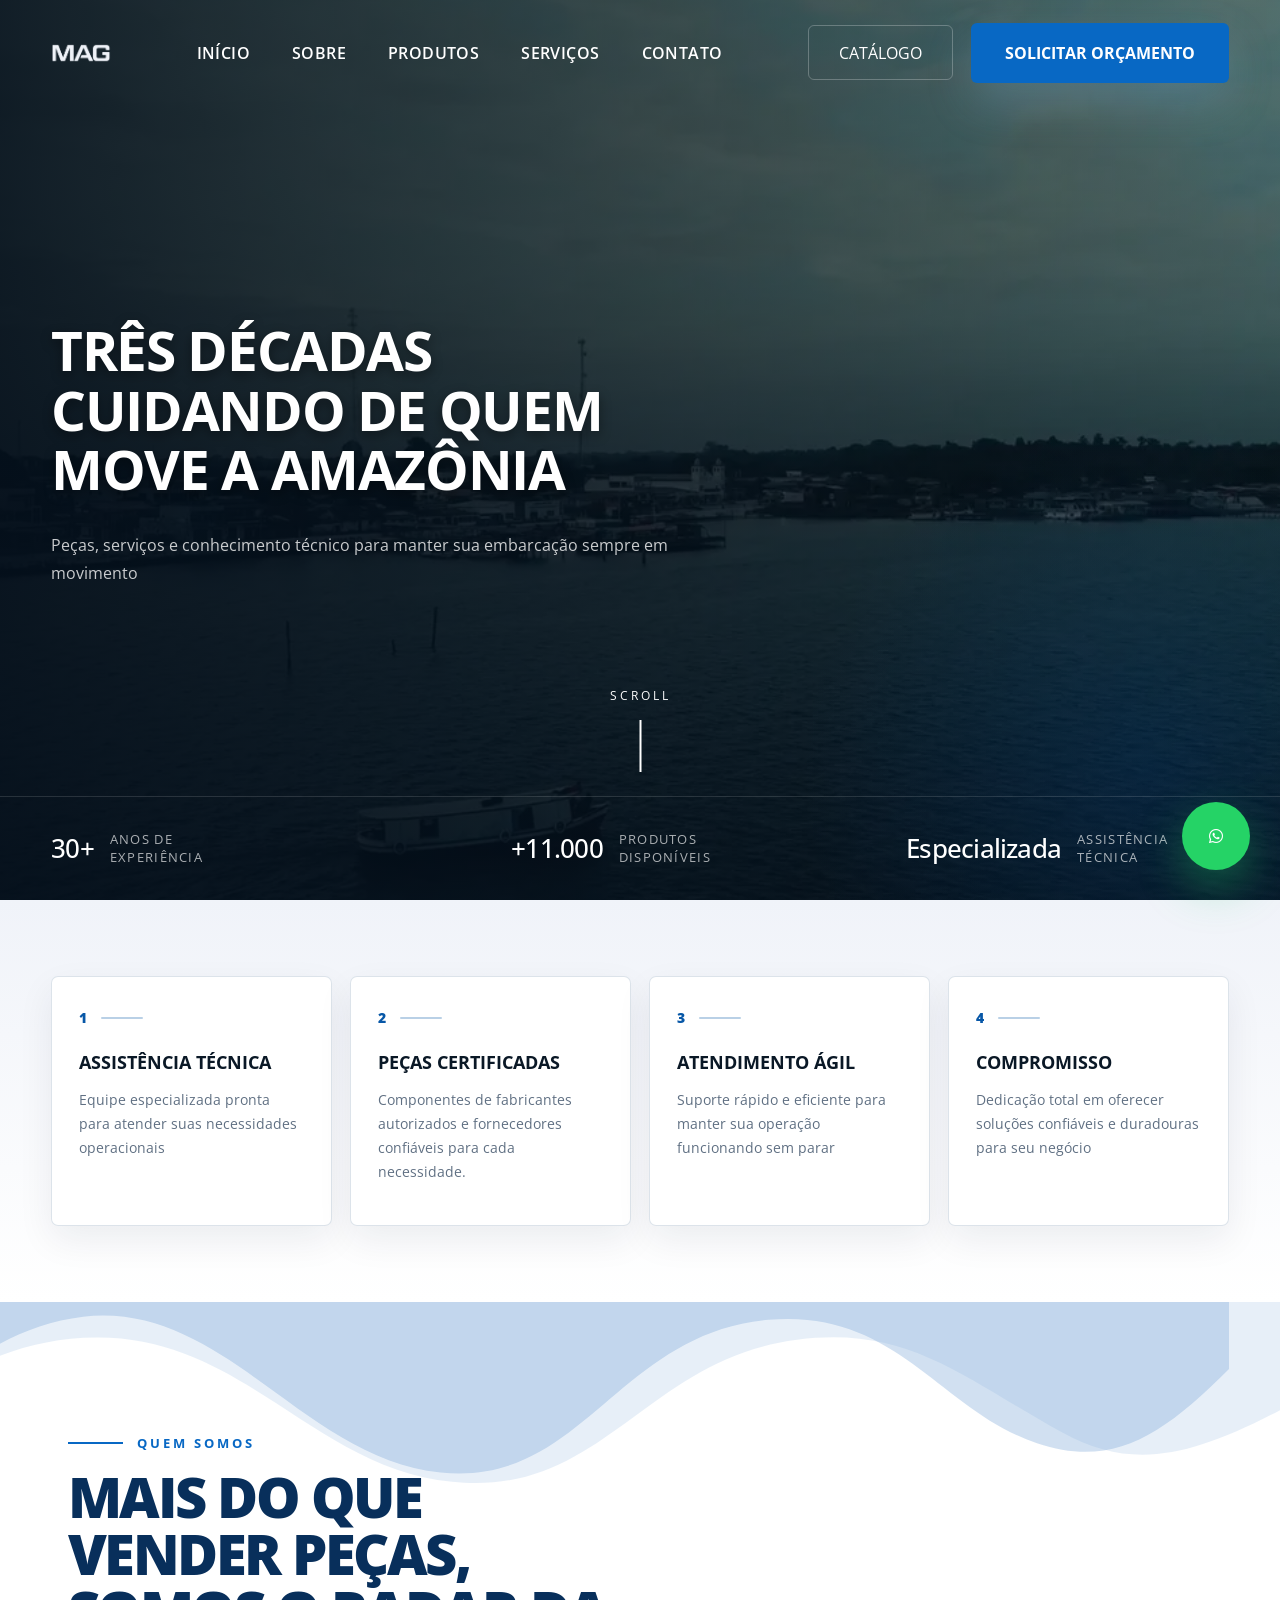
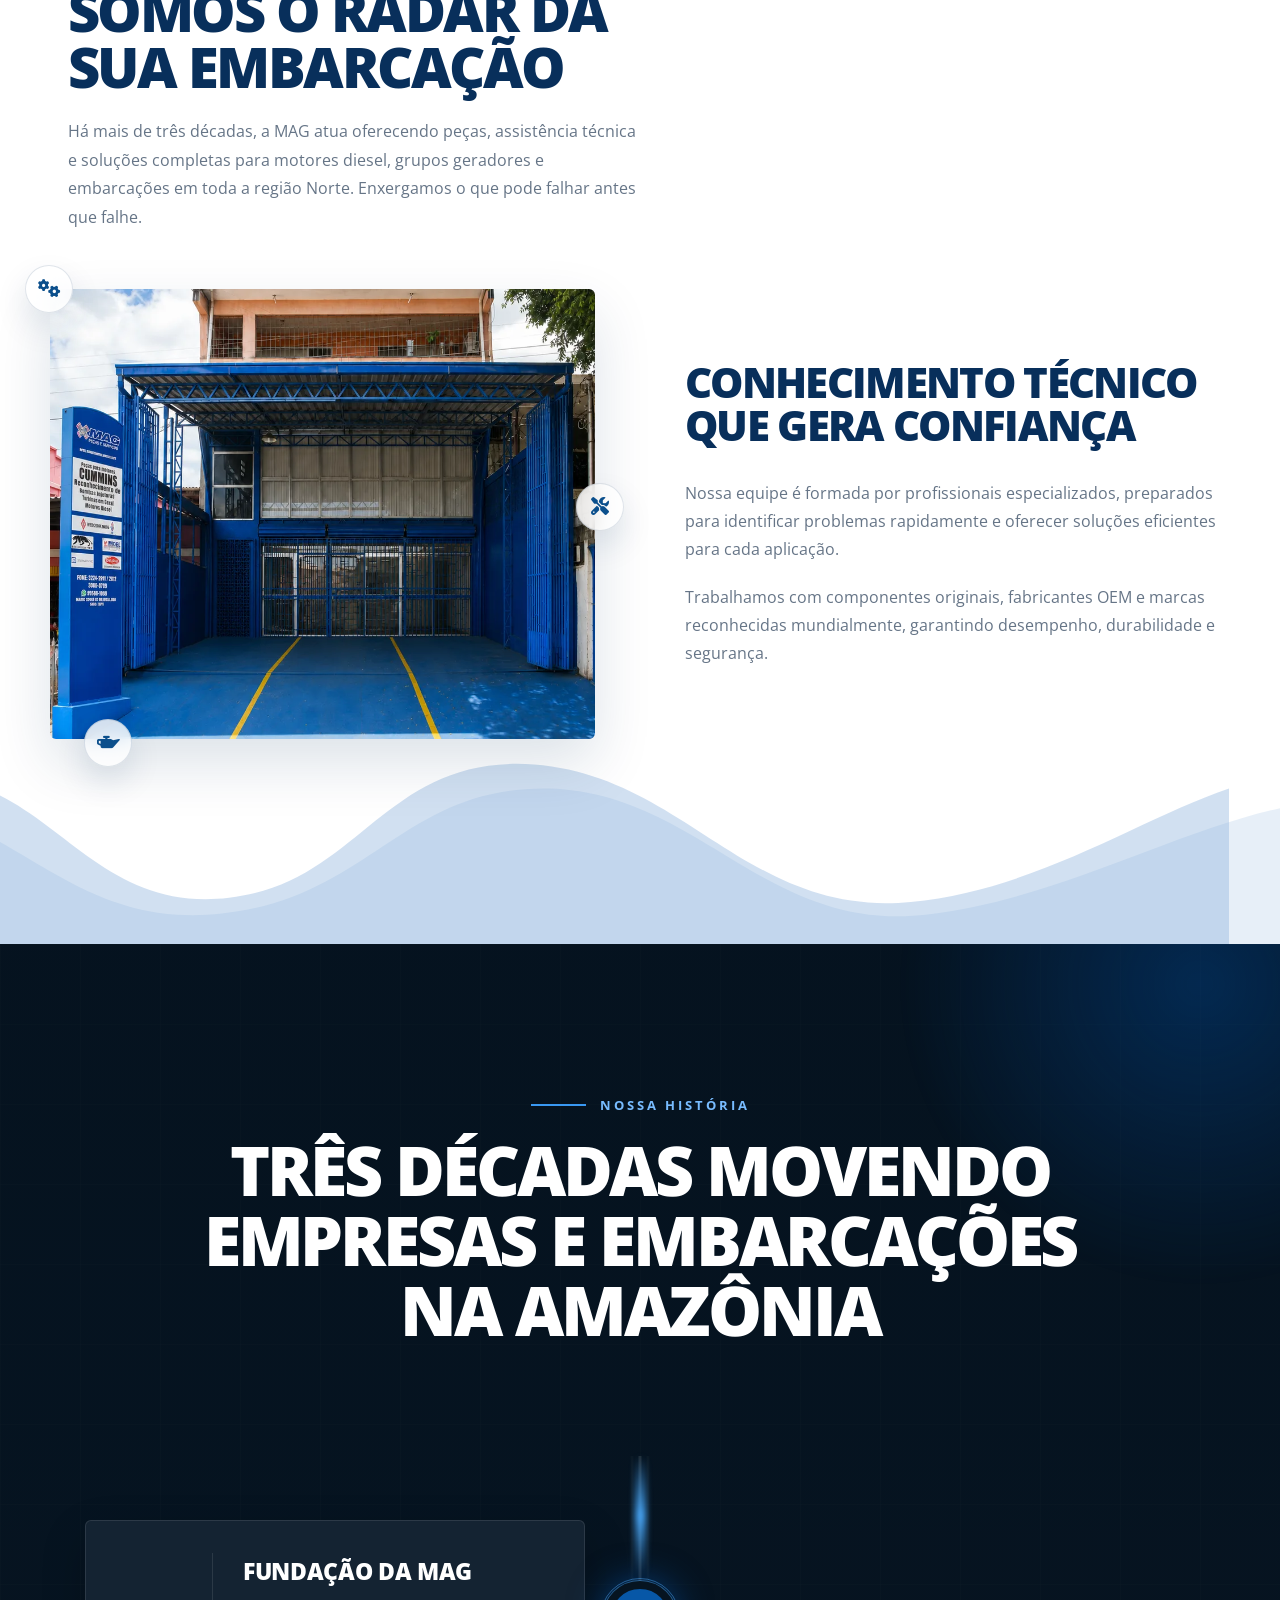
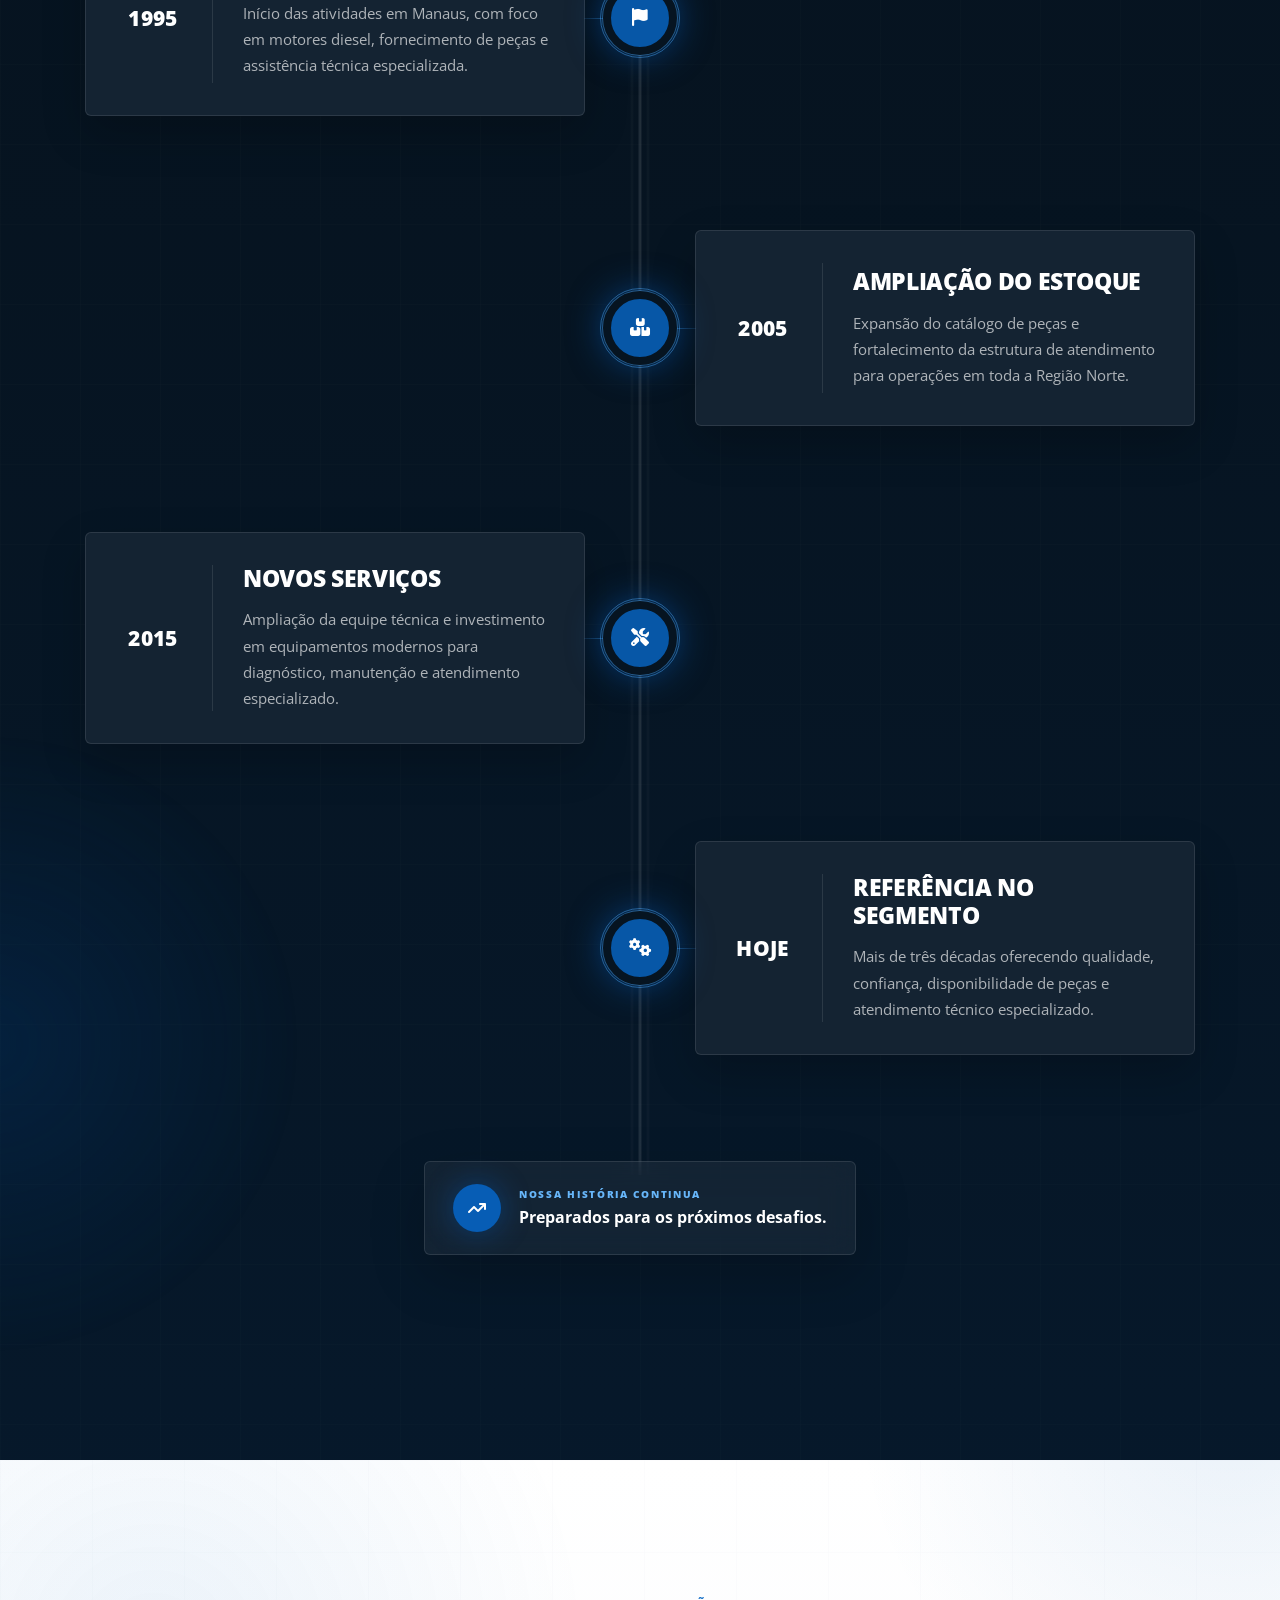
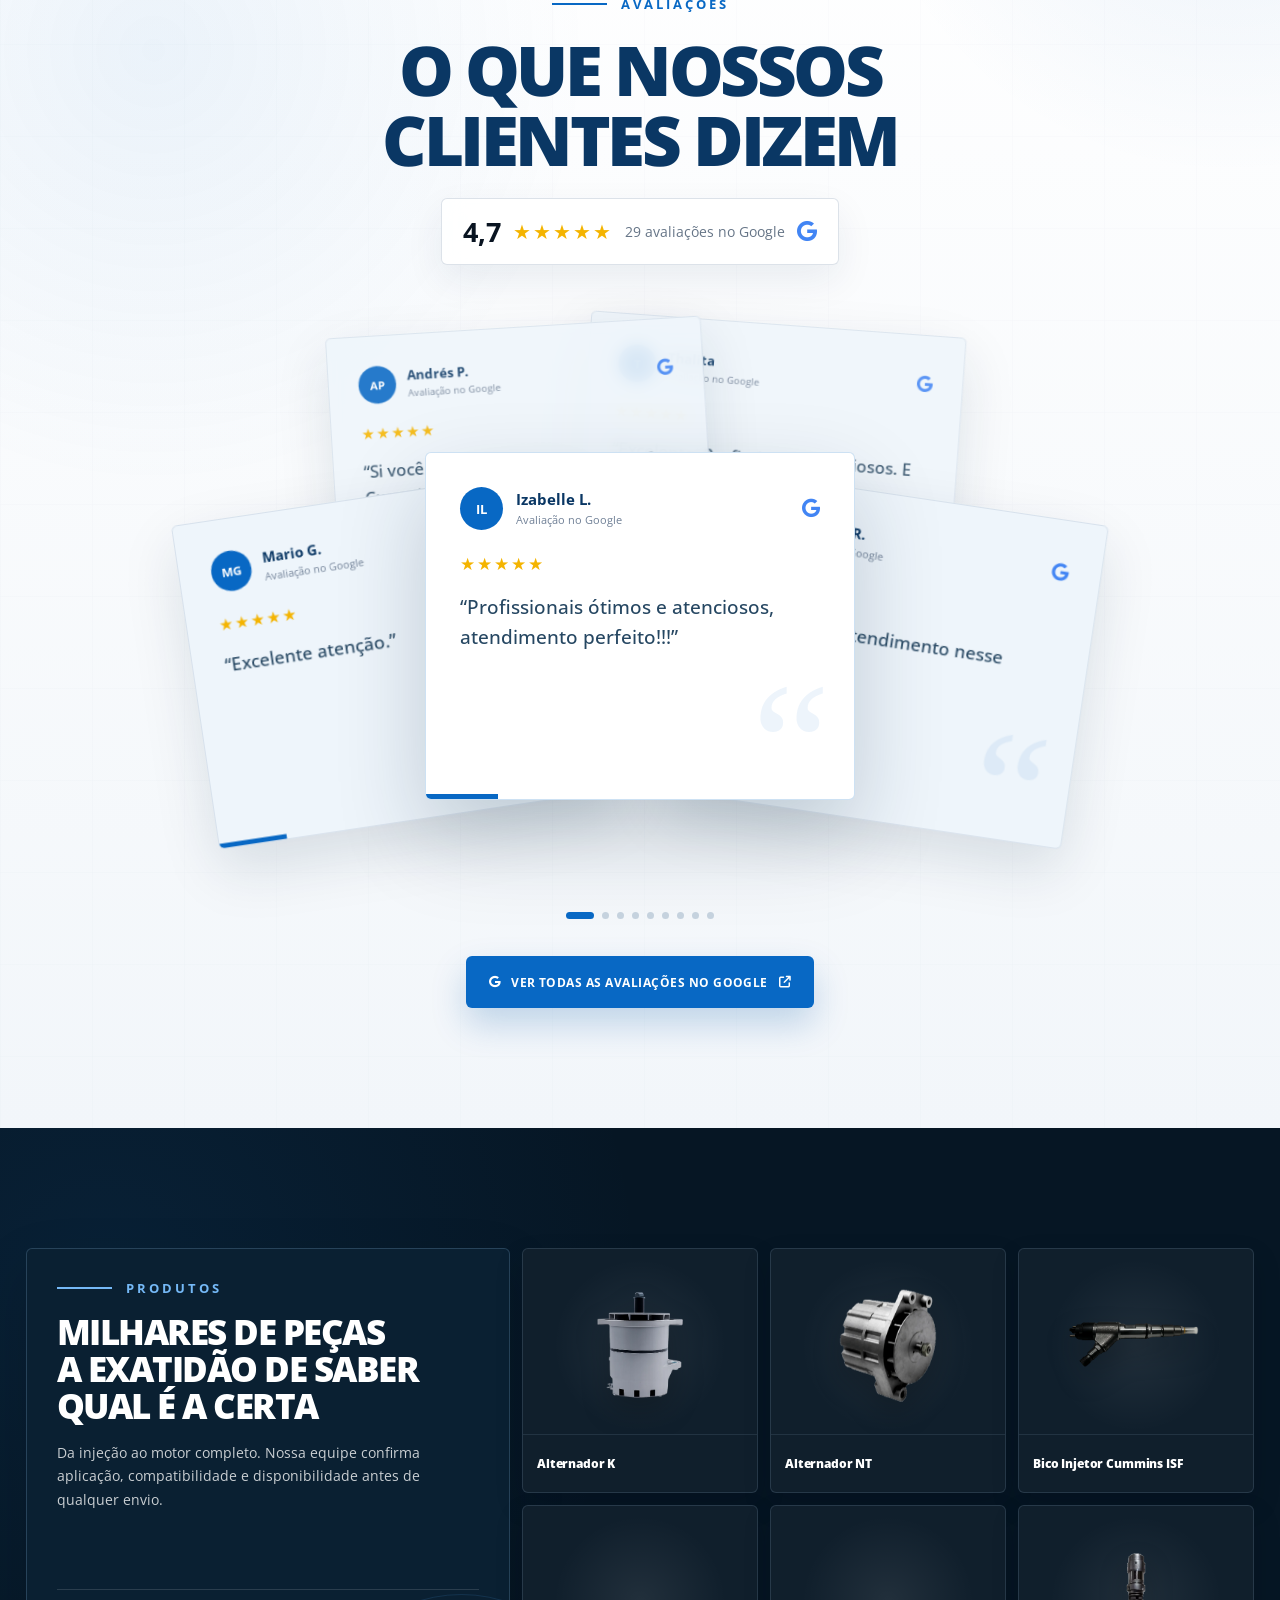
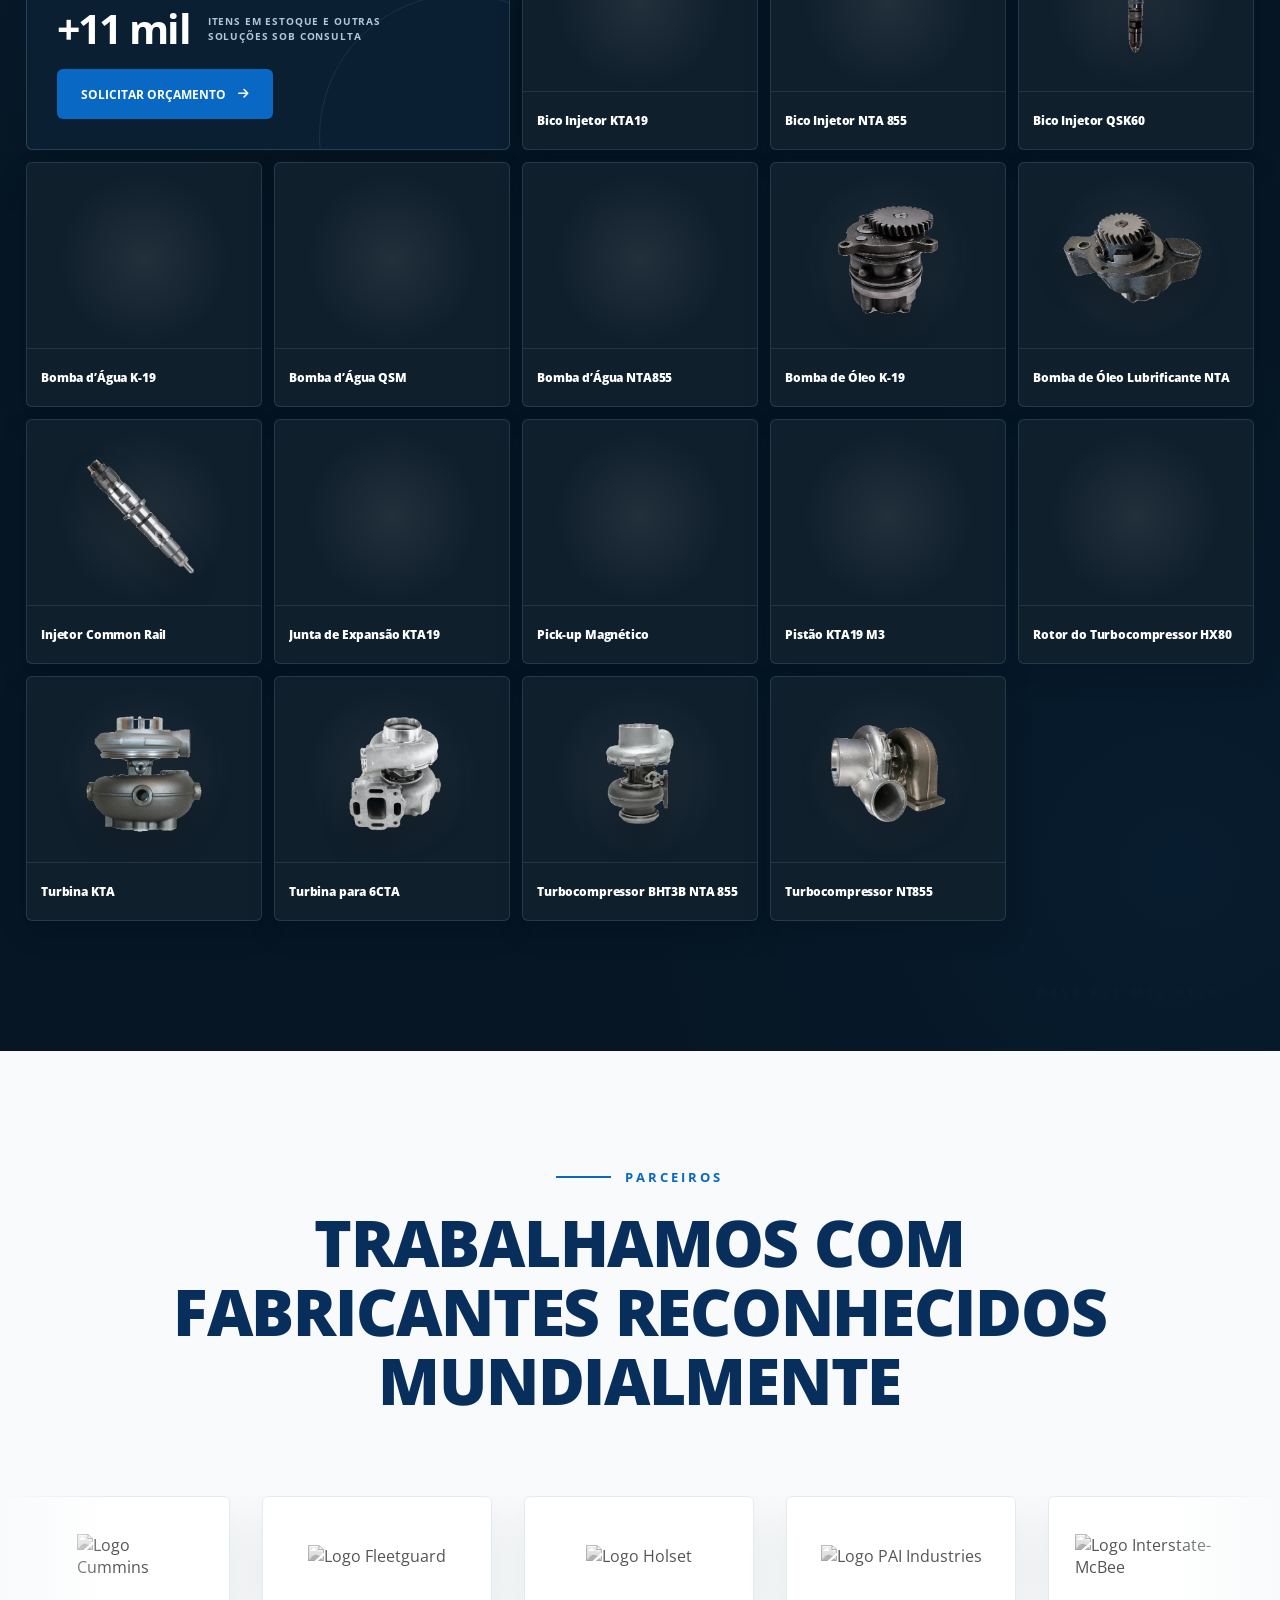
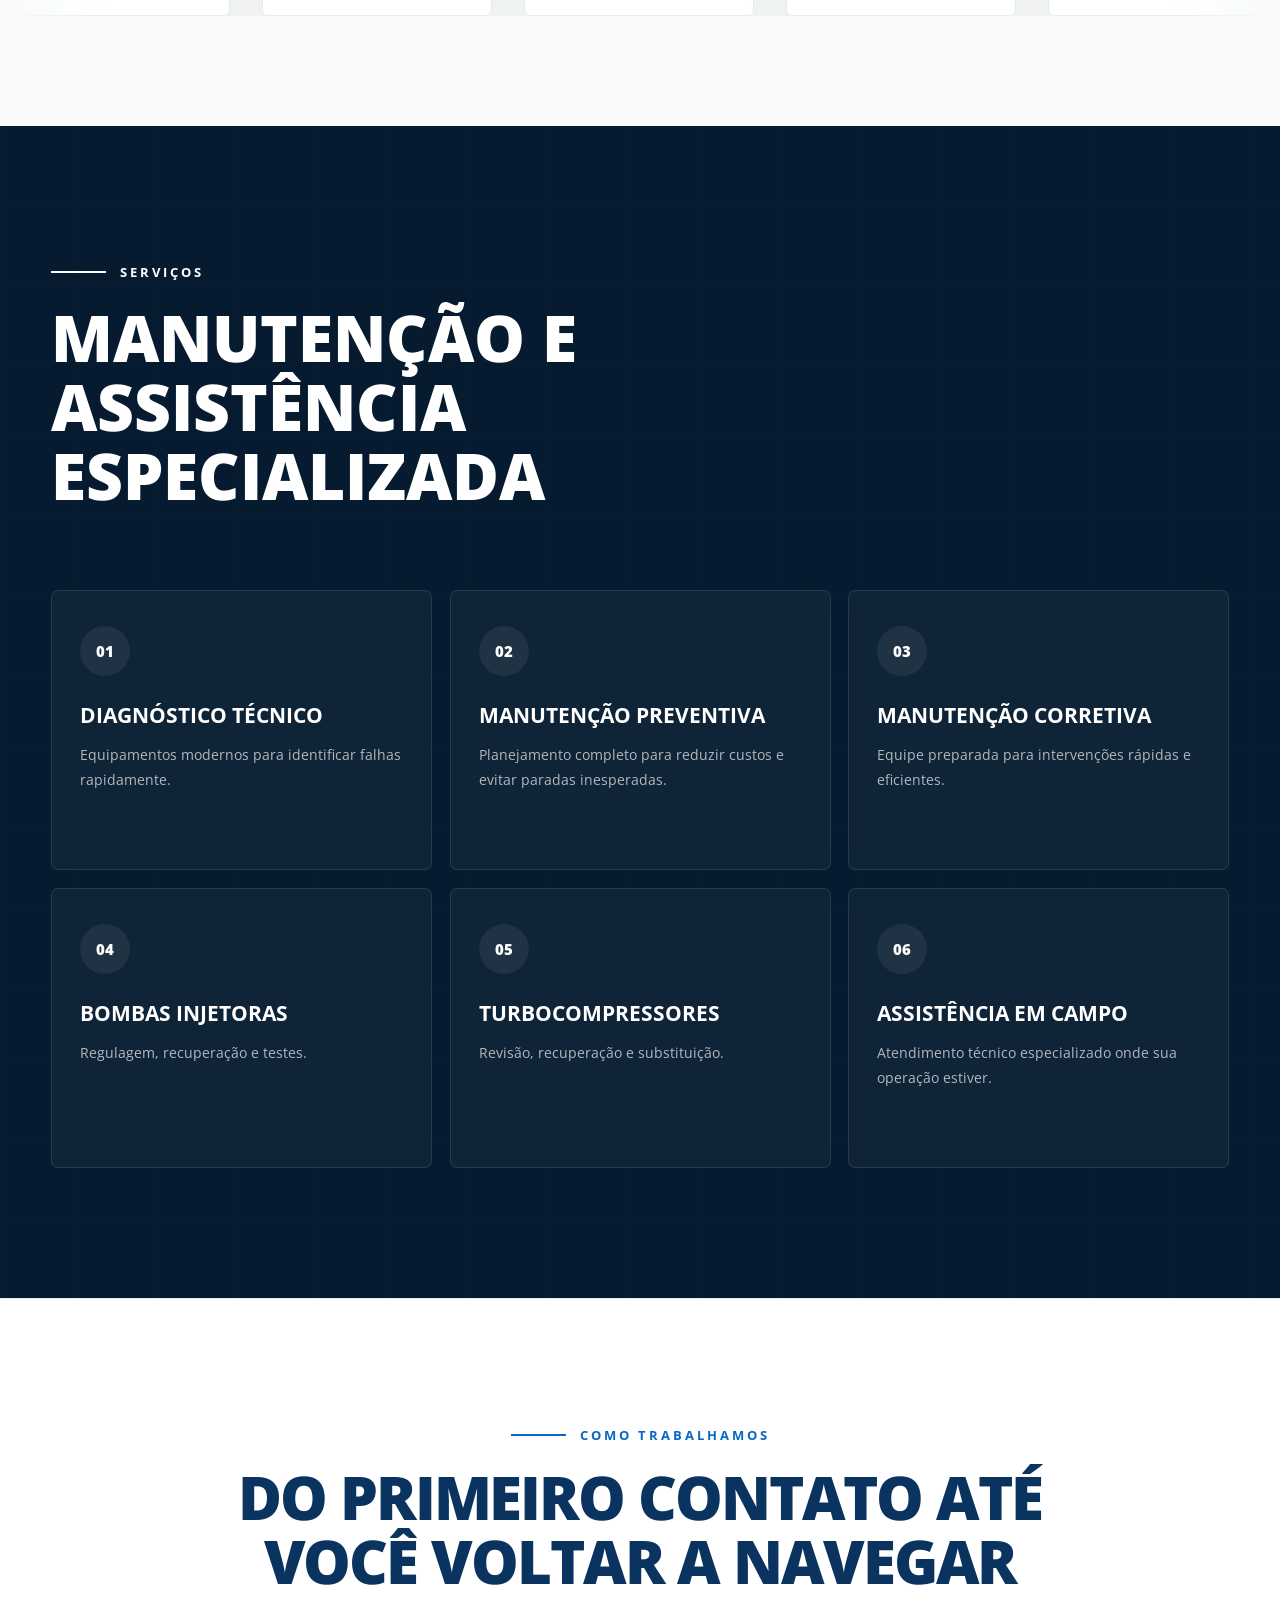
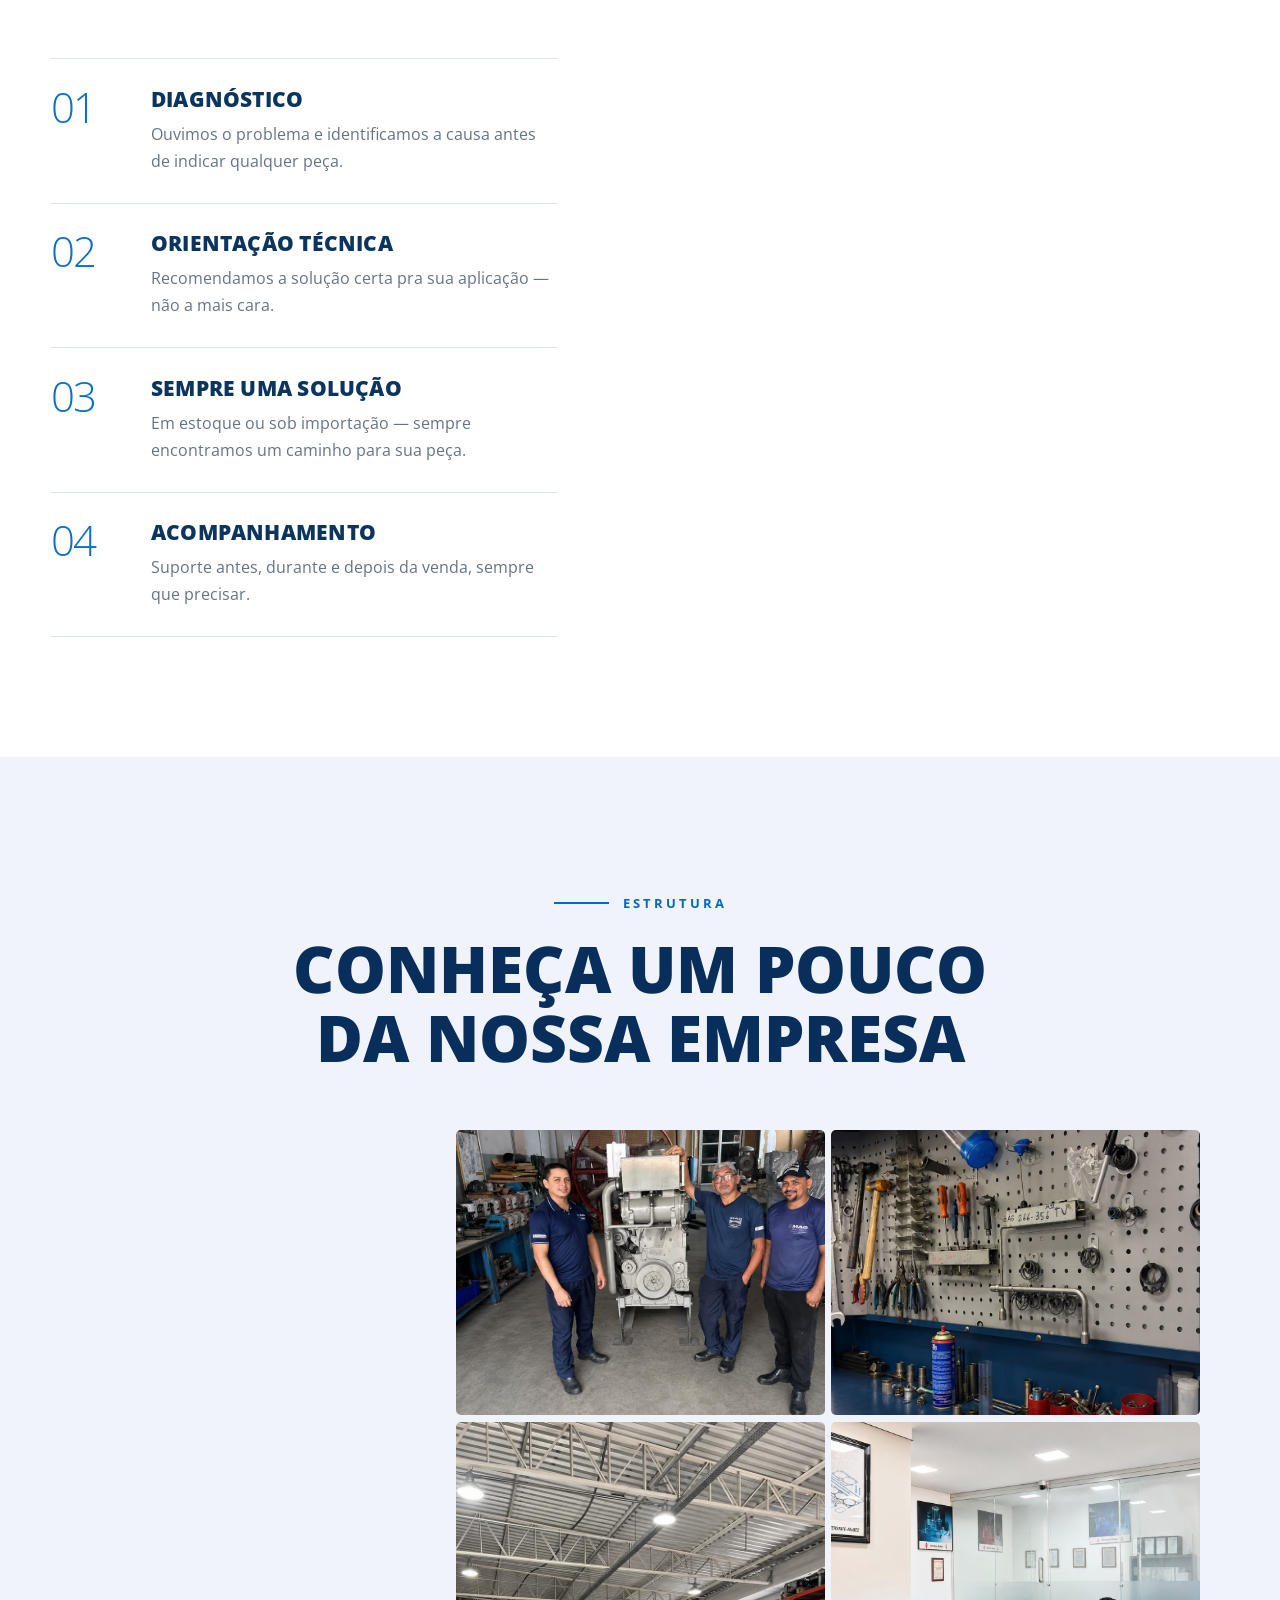
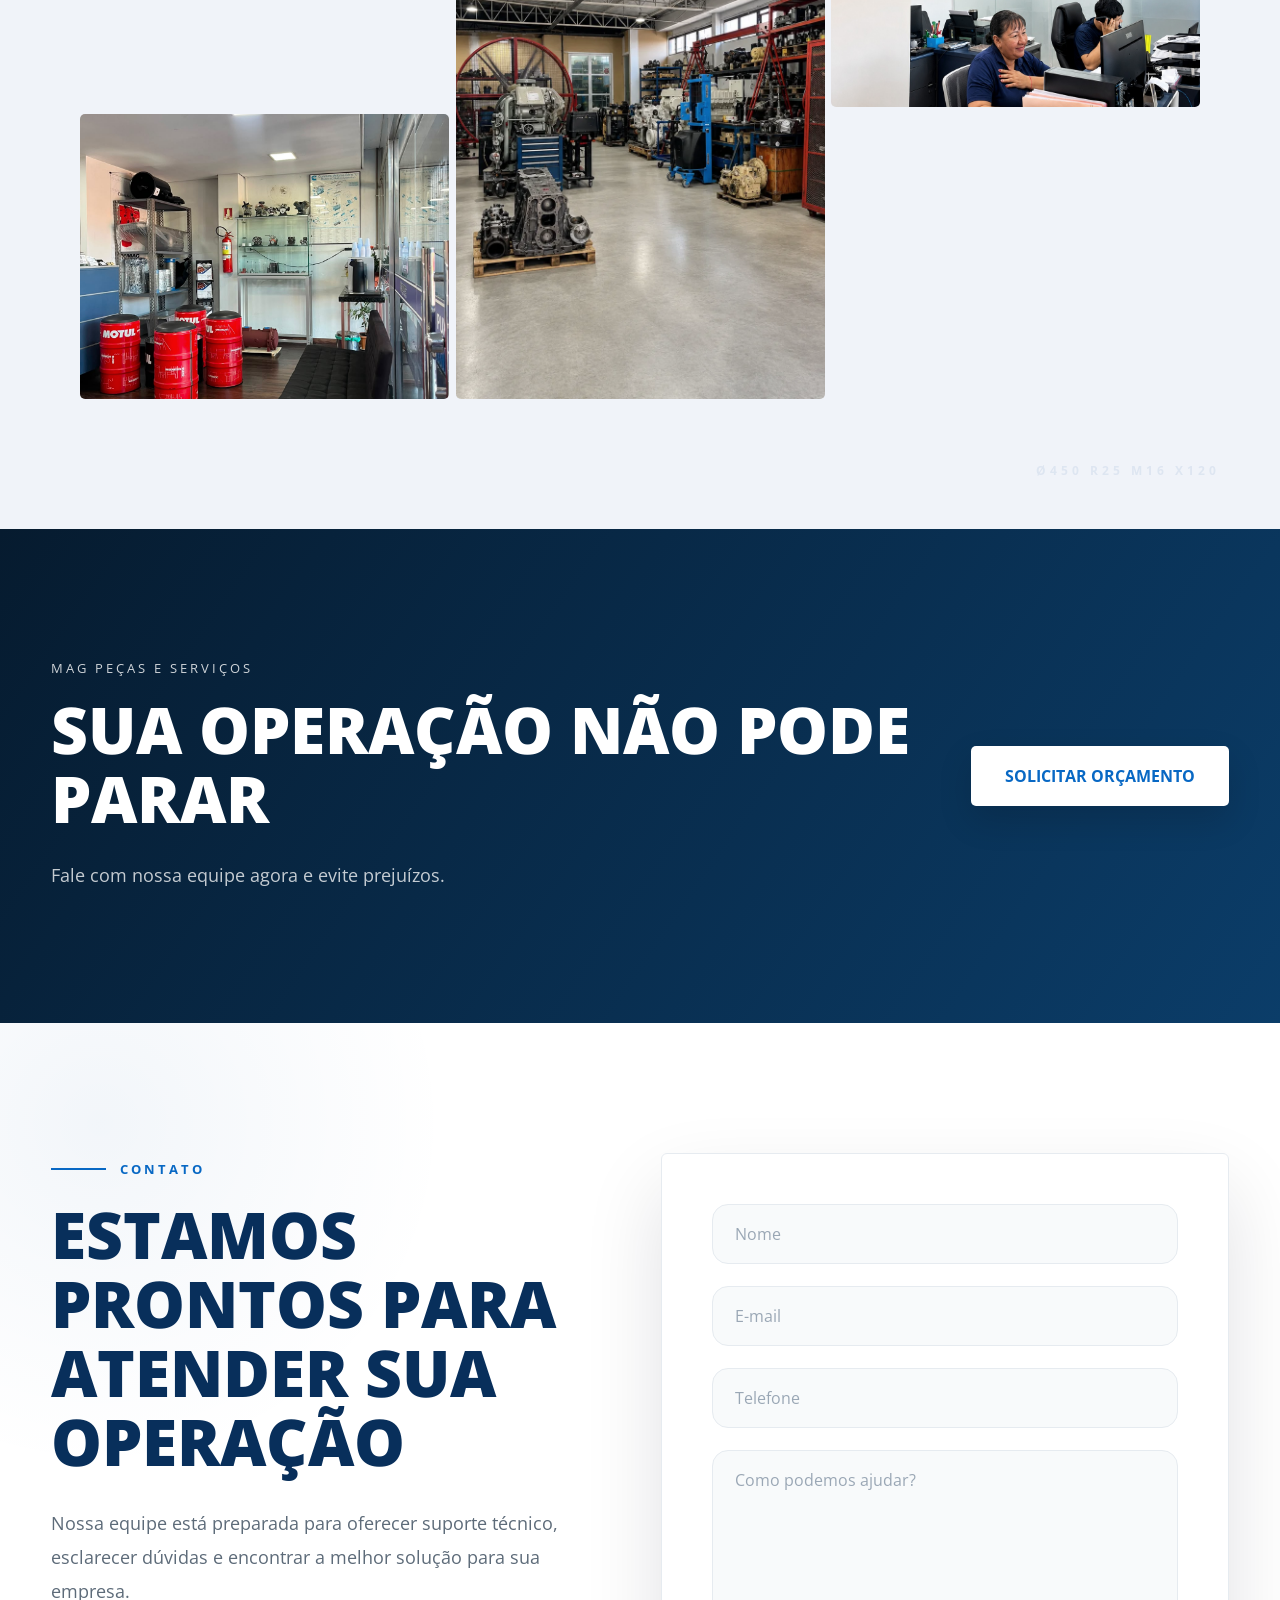
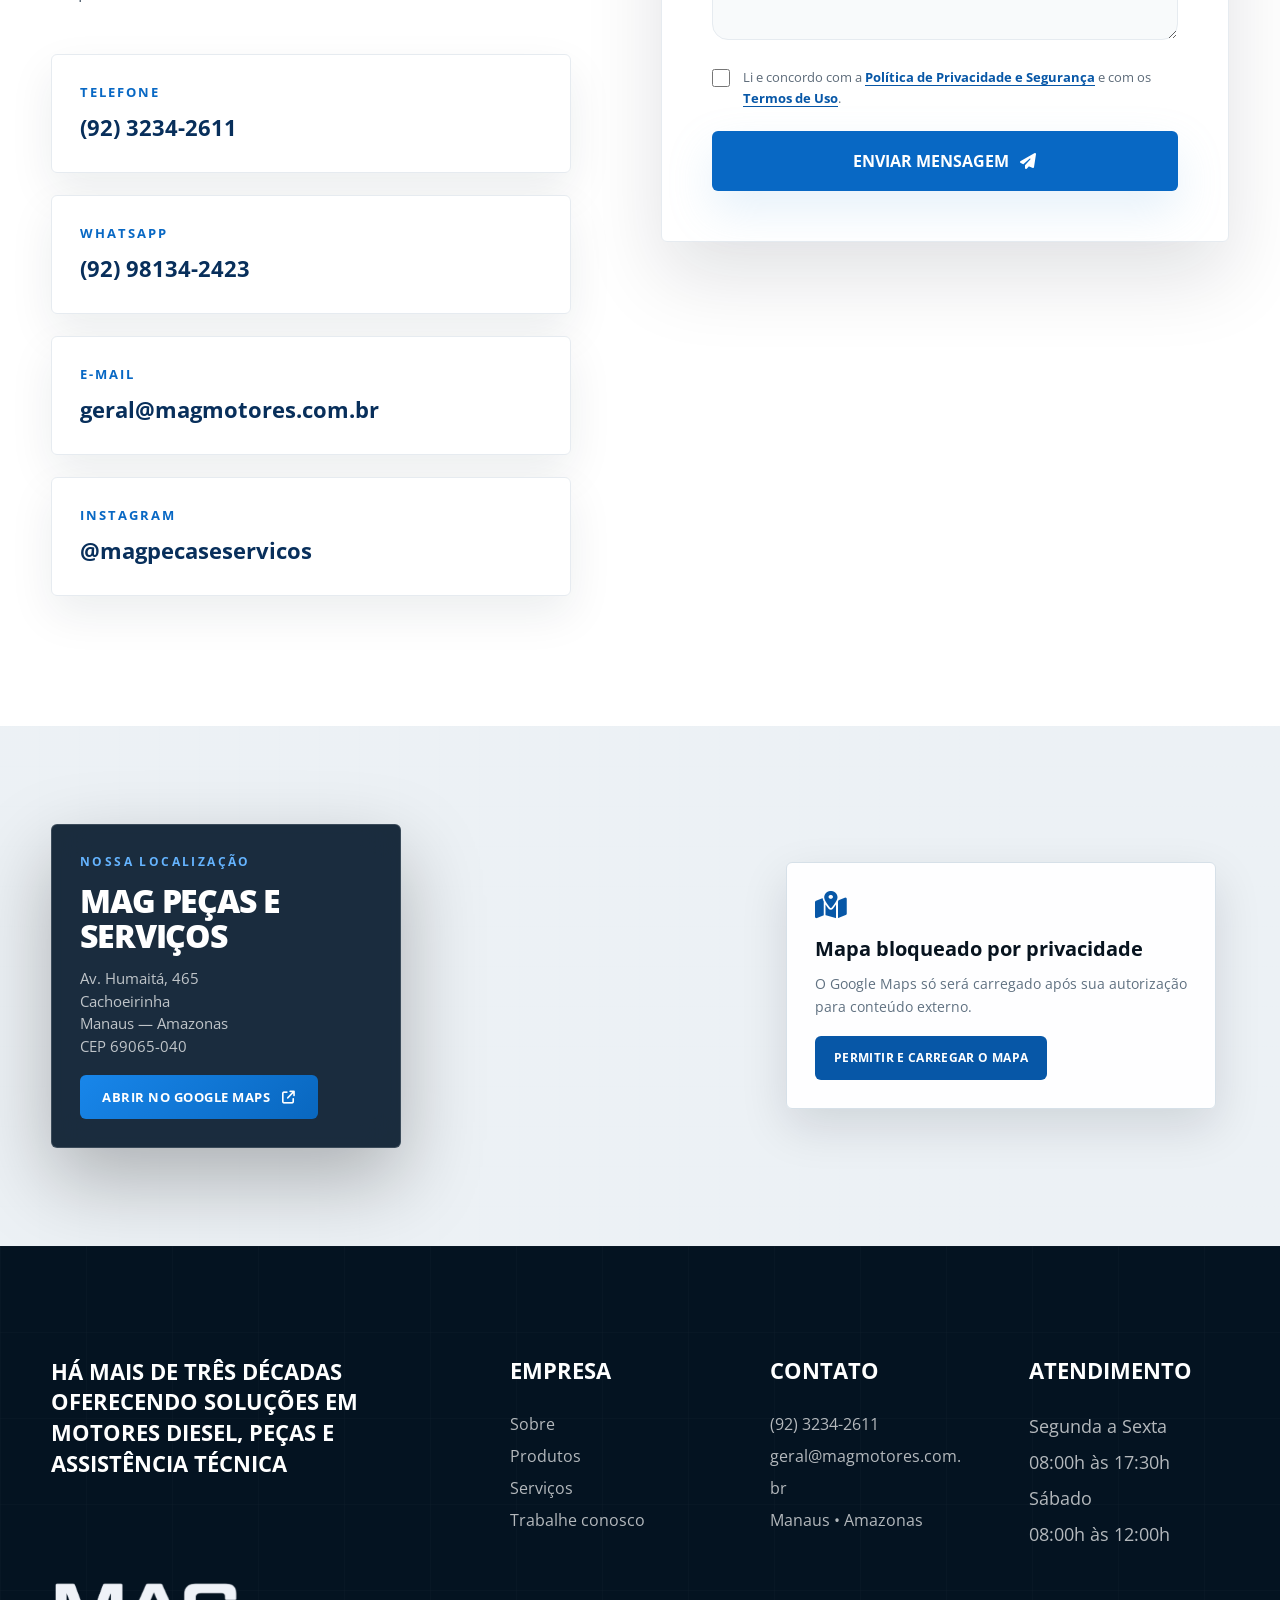
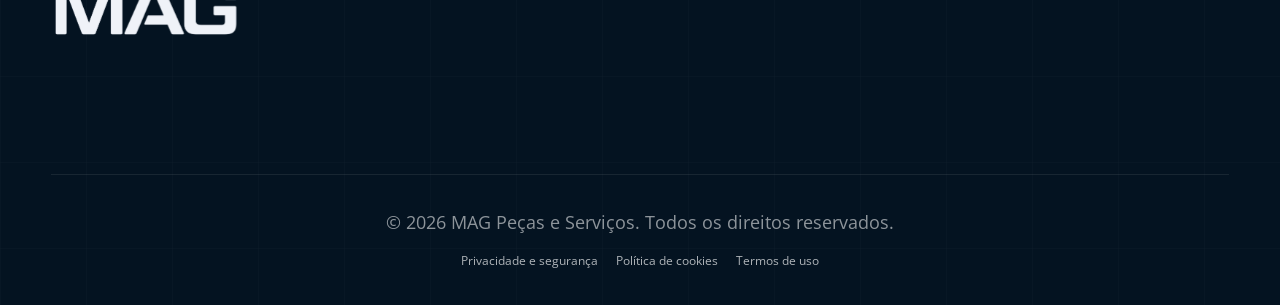
==== index.html @ 8be661dd "final" ====
<!DOCTYPE html>
<html lang="pt-BR">

<head>

    <meta charset="UTF-8">

    <meta http-equiv="X-UA-Compatible" content="IE=edge">

    <meta name="viewport" content="width=device-width, initial-scale=1.0">

    <title>MAG Peças e Serviços</title>

    <meta name="description"
        content="Especialistas em motores diesel, grupos geradores, embarcações e peças Cummins. Há mais de 30 anos oferecendo soluções para a Amazônia.">

    <meta name="keywords"
        content="Cummins, motores diesel, grupos geradores, Manaus, peças diesel, assistência técnica, embarcações">

    <meta name="author" content="MAG Peças e Serviços">

    <meta name="theme-color" content="#08131F">


    <meta property="og:title" content="MAG Peças e Serviços">

    <meta property="og:description"
        content="Especialistas em motores diesel e soluções industriais na Amazônia.">

    <meta property="og:type" content="website">

    <meta property="og:image" content="assets/img/logo/logo.png">

    <meta property="og:locale" content="pt_BR">



    <link rel="icon" href="assets/img/logo/logo.png">

   

    <link rel="preconnect" href="https://fonts.googleapis.com">

    <link rel="preconnect" href="https://fonts.gstatic.com" crossorigin>

    <link href="https://fonts.googleapis.com/css2?family=Open+Sans:wght@300;400;500;600;700;800&display=swap"
        rel="stylesheet">
        
    <link rel="stylesheet" href="https://cdnjs.cloudflare.com/ajax/libs/font-awesome/6.7.2/css/all.min.css">

    <!-- CSS -->

    <link rel="stylesheet" href="assets/css/style.css?v=30.1">

    <link rel="stylesheet" href="assets/css/mag-motion-only.css">

    <link rel="stylesheet" href="assets/css/mag-selected-visuals.css">

    <link rel="stylesheet" href="assets/css/cookie-consent.css">

    <link rel="stylesheet" href="assets/css/responsive.css?v=30.1">

    <link rel="stylesheet" href="assets/css/mag-targeted-update.css?v=32.0">

    <link rel="stylesheet" href="assets/css/mag-user-fixes.css?v=35.0">

</head>

<body>

    <!-- ======================================================
                            LOADER
    ======================================================= -->

    <div class="loader">

        <div class="loader-logo">

            <img src="assets/img/logo/logo.png" alt="MAG">

        </div>

    </div>

    <!-- ======================================================
                            HEADER
    ======================================================= -->

    <header class="header">

        <div class="container">

            <a href="/" class="logo">

                <img src="assets/img/logo/logo.png" alt="MAG">

            </a>

            <nav class="navbar" id="menu-principal" aria-label="Navegação principal">

                <ul>

                    <li>

                        <a href="#inicio">

                            Início

                        </a>

                    </li>

                    <li>

                        <a href="#sobre">

                            Sobre

                        </a>

                    </li>

                    <li>

                        <a href="#produtos">

                            Produtos

                        </a>

                    </li>

                    <li>

                        <a href="#servicos">

                            Serviços

                        </a>

                    </li>

                    <li>

                        <a href="#contato">

                            Contato

                        </a>

                    </li>

                </ul>

            </nav>

            <div class="header-buttons">

                <a href="#produtos" class="btn-outline">

                    Catálogo

                </a>

                <a href="#contato" class="btn-primary">

                    Solicitar orçamento

                </a>

            </div>

            <button class="menu-mobile" type="button" aria-label="Abrir menu" aria-controls="menu-principal" aria-expanded="false">

                <span></span>

                <span></span>

                <span></span>

            </button>

        </div>

    </header>

    <main>

        <!-- ======================================================
                                HERO
        ======================================================= -->

        <section class="hero" id="inicio">

            <video autoplay muted loop playsinline preload="metadata" poster="assets/video/hero-poster.webp">

                <source
                    src="assets/video/hero-mobile.mp4"
                    type="video/mp4"
                    media="(max-width: 768px)">

                <source
                    src="assets/video/hero.mp4"
                    type="video/mp4">

            </video>

            <div class="hero-overlay"></div>

            <div class="hero-grid container">

                <div class="hero-left">

                    <h1>
                        <span>Três décadas</span>
                        <span>cuidando de quem</span>
                        <span>move a Amazônia</span>
                    </h1>

                    <p>
                        Peças, serviços e conhecimento técnico para manter sua embarcação sempre em movimento
                    </p>

                </div>

                <div class="hero-right" aria-hidden="true">
                    <div class="experience"></div>
                </div>

            </div>

            <div class="hero-metrics" aria-label="Diferenciais da MAG">
                <div><strong>30+</strong><span>Anos de experiência</span></div>
                <div><strong>+11.000</strong><span>Produtos disponíveis</span></div>
                <div><strong>Especializada</strong><span>Assistência técnica</span></div>
            </div>

            <div class="scroll-down">

                <span>

                    Scroll

                </span>

            </div>

        </section>

        <!-- ======================================================
                        FIM HERO
        ======================================================= -->

        <!-- ======================================================
                        DIFERENCIAIS
        ======================================================= -->
        <section class="differentials">
            <div class="container">
                <div class="differentials-grid">
                    <article class="differential-card">
                        <div class="differential-icon">
                            <span>1</span>
                        </div>
                        <h3>Assistência Técnica</h3>
                        <p>Equipe especializada pronta para atender suas necessidades operacionais</p>
                    </article>
                    <article class="differential-card">
                        <div class="differential-icon">
                            <span>2</span>
                        </div>
                        <h3>Peças certificadas</h3>
                        <p>Componentes de fabricantes autorizados e fornecedores confiáveis para cada necessidade.</p>
                    </article>
                    <article class="differential-card">
                        <div class="differential-icon">
                            <span>3</span>
                        </div>
                        <h3>Atendimento Ágil</h3>
                        <p>Suporte rápido e eficiente para manter sua operação funcionando sem parar</p>
                    </article>
                    <article class="differential-card">
                        <div class="differential-icon">
                            <span>4</span>
                        </div>
                        <h3>Compromisso</h3>
                        <p>Dedicação total em oferecer soluções confiáveis e duradouras para seu negócio</p>
                    </article>
                </div>
            </div>
        </section>

            <!-- ======================================================
                            SOBRE
        ======================================================= -->

        <section class="about about--waves" id="sobre">

            <svg class="about-waves__shape about-waves__shape--top" viewBox="0 0 1440 220" preserveAspectRatio="none" aria-hidden="true">
                <path class="about-waves__layer about-waves__layer--back" d="M0 0H1440V65C1364 130 1308 160 1224 136C1115 105 1066 7 922 18C751 31 713 178 553 164C398 151 310 0 151 15C92 21 42 45 0 73Z"></path>
                <path class="about-waves__layer about-waves__layer--front" d="M-80 0H1520V94C1407 147 1336 165 1253 126C1141 74 1080 23 954 37C782 56 736 188 566 173C411 160 331 34 166 35C73 35 6 72-80 107Z"></path>
            </svg>

            <svg class="about-waves__shape about-waves__shape--bottom" viewBox="0 0 1440 300" preserveAspectRatio="none" aria-hidden="true">
                <path class="about-waves__layer about-waves__layer--back" d="M0 142C119 156 166 270 315 255C463 241 489 118 658 128C829 139 898 274 1082 259C1222 248 1339 180 1440 151V300H0Z"></path>
                <path class="about-waves__layer about-waves__layer--front" d="M-80 163C75 173 134 286 307 270C474 255 511 148 675 151C844 155 918 289 1101 271C1254 256 1392 184 1520 166V320H-80Z"></path>
            </svg>

            <div class="container about-waves__container">

                <header class="about-waves__intro">

                    <span class="section-tag">
                        QUEM SOMOS
                    </span>

                    <h2>
                        MAIS DO QUE VENDER PEÇAS,<br>
                        SOMOS O RADAR DA SUA EMBARCAÇÃO
                    </h2>

                    <p>
                        Há mais de três décadas, a MAG atua oferecendo peças, assistência técnica e
                        soluções completas para motores diesel, grupos geradores e embarcações em toda a
                        região Norte. Enxergamos o que pode falhar antes que falhe.
                    </p>

                </header>

                <div class="about-waves__content">

                    <figure class="about-waves__visual">

                        <div class="about-waves__image-shell">
                            <span class="about-waves__texture" aria-hidden="true"></span>
                            <img
                                src="assets/img/sobre/mag.webp"
                                alt="Fachada da MAG Peças e Serviços"
                                loading="lazy"
                                decoding="async">
                        </div>

                        <span class="about-part-icon about-part-icon--gear" aria-hidden="true">
                            <i class="fa-solid fa-gears"></i>
                        </span>

                        <span class="about-part-icon about-part-icon--tool" aria-hidden="true">
                            <i class="fa-solid fa-screwdriver-wrench"></i>
                        </span>

                        <span class="about-part-icon about-part-icon--oil" aria-hidden="true">
                            <i class="fa-solid fa-oil-can"></i>
                        </span>

                    </figure>

                    <article class="about-waves__text">

                        <h3>
                            CONHECIMENTO TÉCNICO QUE GERA CONFIANÇA
                        </h3>

                        <p>
                            Nossa equipe é formada por profissionais especializados, preparados para
                            identificar problemas rapidamente e oferecer soluções eficientes para cada aplicação.
                        </p>

                        <p>
                            Trabalhamos com componentes originais, fabricantes OEM e marcas reconhecidas
                            mundialmente, garantindo desempenho, durabilidade e segurança.
                        </p>

                    </article>

                </div>

            </div>

        </section>


<!-- ======================================================
                    HISTÓRIA DA MAG
======================================================= -->

<section
    class="mag-history"
    id="historia"
    data-history-section>

    <div class="mag-history__glow mag-history__glow--one"></div>
    <div class="mag-history__glow mag-history__glow--two"></div>

    <div class="container">

        <header class="mag-history__header">

            <span class="section-tag">
                NOSSA HISTÓRIA
            </span>

            <h2>
                TRÊS DÉCADAS MOVENDO EMPRESAS E
                EMBARCAÇÕES NA AMAZÔNIA

            </h2>


        </header>

        <div class="mag-history__timeline">

            <!-- Linha central -->

            <div
                class="mag-history__rail"
                aria-hidden="true">

                <span class="mag-history__rail-light"></span>

            </div>

            <div
                class="mag-history__progress"
                aria-hidden="true">
            </div>

            <!-- 1995 -->

            <article
                class="mag-history__item mag-history__item--left"
                data-history-item>

                <div
                    class="mag-history__card"
                    data-year="">

                    <div class="mag-history__meta">

                        <span class="mag-history__year">
                            1995
                        </span>

                        <span class="mag-history__index">
                            
                        </span>

                    </div>

                    <h3>
                        FUNDAÇÃO DA MAG
                    </h3>

                    <p>
                        Início das atividades em Manaus, com foco em
                        motores diesel, fornecimento de peças e
                        assistência técnica especializada.
                    </p>

                    <span class="mag-history__card-line"></span>

                </div>

                <div class="mag-history__node">

                    <span></span>

                    <i class="fa-solid fa-flag"></i>

                </div>

            </article>

            <!-- 2005 -->

            <article
                class="mag-history__item mag-history__item--right"
                data-history-item>

                <div
                    class="mag-history__card"
                    data-year="">

                    <div class="mag-history__meta">

                        <span class="mag-history__year">
                            2005
                        </span>

                        <span class="mag-history__index">
                            
                        </span>

                    </div>

                    <h3>
                        AMPLIAÇÃO DO ESTOQUE
                    </h3>

                    <p>
                        Expansão do catálogo de peças e fortalecimento
                        da estrutura de atendimento para operações em
                        toda a Região Norte.
                    </p>

                    <span class="mag-history__card-line"></span>

                </div>

                <div class="mag-history__node">

                    <span></span>

                    <i class="fa-solid fa-boxes-stacked"></i>

                </div>

            </article>

            <!-- 2015 -->

            <article
                class="mag-history__item mag-history__item--left"
                data-history-item>

                <div
                    class="mag-history__card"
                    data-year="">

                    <div class="mag-history__meta">

                        <span class="mag-history__year">
                            2015
                        </span>

                        <span class="mag-history__index">
                            
                        </span>

                    </div>

                    <h3>
                        NOVOS SERVIÇOS
                    </h3>

                    <p>
                        Ampliação da equipe técnica e investimento em
                        equipamentos modernos para diagnóstico,
                        manutenção e atendimento especializado.
                    </p>

                    <span class="mag-history__card-line"></span>

                </div>

                <div class="mag-history__node">

                    <span></span>

                    <i class="fa-solid fa-screwdriver-wrench"></i>

                </div>

            </article>

            <!-- HOJE -->

            <article
                class="mag-history__item mag-history__item--right"
                data-history-item>

                <div
                    class="mag-history__card"
                    data-year="">

                    <div class="mag-history__meta">

                        <span class="mag-history__year">
                            HOJE
                        </span>

                        <span class="mag-history__index">
                            
                        </span>

                    </div>

                    <h3>
                        REFERÊNCIA NO SEGMENTO
                    </h3>

                    <p>
                        Mais de três décadas oferecendo qualidade,
                        confiança, disponibilidade de peças e
                        atendimento técnico especializado.
                    </p>

                    <span class="mag-history__card-line"></span>

                </div>

                <div class="mag-history__node">

                    <span></span>

                    <i class="fa-solid fa-gears"></i>

                </div>

            </article>

            <!-- Final -->

            <div class="mag-history__finish">

                <span class="mag-history__finish-marker" aria-hidden="true"></span>

                <span class="mag-history__finish-icon">

                    <i class="fa-solid fa-arrow-trend-up"></i>

                </span>

                <div>

                    <small>
                        NOSSA HISTÓRIA CONTINUA
                    </small>

                    <strong>
                        Preparados para os próximos desafios.
                    </strong>

                </div>

            </div>

        </div>

    </div>

</section>

        <!-- ======================================================
                            CLIENTES MAG
        ======================================================= -->

       <!-- ======================================================
                AVALIAÇÕES DO GOOGLE
======================================================= -->

<section class="google-reviews google-reviews--stacked" id="avaliacoes">

    <div class="container">

        <div class="google-reviews__header">

            <span class="section-tag">
                AVALIAÇÕES
            </span>

            <h2>
                O QUE NOSSOS CLIENTES DIZEM
            </h2>

        

            <div class="google-rating">

                <strong>4,7</strong>

                <div class="google-rating__stars" aria-label="4,7 de 5 estrelas">
                    ★★★★★
                </div>

                <span>
                    29 avaliações no Google
                </span>

                <i class="fa-brands fa-google"></i>

            </div>

        </div>

        <div class="reviews-carousel" data-reviews-carousel>

            <div class="reviews-carousel__viewport">

                <div class="reviews-carousel__track">

                    <!-- IZABELLE -->

                    <article class="google-review-card">

                        <div class="google-review-card__top">

                            <div class="google-review-card__avatar">
                                IL
                            </div>

                            <div>
                                <strong>Izabelle L.</strong>
                                <span>Avaliação no Google</span>
                            </div>

                            <i class="fa-brands fa-google"></i>

                        </div>

                        <div class="google-review-card__stars">
                            ★★★★★
                        </div>

                        <blockquote>
                            “Profissionais ótimos e atenciosos,
                            atendimento perfeito!!!”
                        </blockquote>

                    </article>

                    <!-- GEOVANE -->

                    <article class="google-review-card">

                        <div class="google-review-card__top">

                            <div class="google-review-card__avatar">
                                GR
                            </div>

                            <div>
                                <strong>Geovane R.</strong>
                                <span>Avaliação no Google</span>
                            </div>

                            <i class="fa-brands fa-google"></i>

                        </div>

                        <div class="google-review-card__stars">
                            ★★★★★
                        </div>

                        <blockquote>
                            “Muito bom o atendimento nesse lugar.”
                        </blockquote>

                    </article>

                    <!-- THALITA -->

                    <article class="google-review-card">

                        <div class="google-review-card__top">

                            <div class="google-review-card__avatar">
                                T
                            </div>

                            <div>
                                <strong>Thalita</strong>
                                <span>Avaliação no Google</span>
                            </div>

                            <i class="fa-brands fa-google"></i>

                        </div>

                        <div class="google-review-card__stars">
                            ★★★★★
                        </div>

                        <blockquote>
                            “Excelente. Profissionais atenciosos.
                            E ágeis.”
                        </blockquote>

                    </article>

                    <!-- G S -->

                    <article class="google-review-card">

                        <div class="google-review-card__top">

                            <div class="google-review-card__avatar">
                                GS
                            </div>

                            <div>
                                <strong>G. S.</strong>
                                <span>Avaliação no Google</span>
                            </div>

                            <i class="fa-brands fa-google"></i>

                        </div>

                        <div class="google-review-card__stars">
                            ★★★★★
                        </div>

                        <blockquote>
                            “Melhor empresa para manutenção de
                            motores diesel pesado!”
                        </blockquote>

                    </article>

                    <!-- FRANCISCO -->

                    <article class="google-review-card">

                        <div class="google-review-card__top">

                            <div class="google-review-card__avatar">
                                FM
                            </div>

                            <div>
                                <strong>Francisco M.</strong>
                                <span>Avaliação no Google</span>
                            </div>

                            <i class="fa-brands fa-google"></i>

                        </div>

                        <div class="google-review-card__stars">
                            ★★★★★
                        </div>

                        <blockquote>
                            “Show de bola no serviço e atendimento.”
                        </blockquote>

                    </article>

                    <!-- JOSUE -->

                    <article class="google-review-card">

                        <div class="google-review-card__top">

                            <div class="google-review-card__avatar">
                                JM
                            </div>

                            <div>
                                <strong>Josue M.</strong>
                                <span>Avaliação no Google</span>
                            </div>

                            <i class="fa-brands fa-google"></i>

                        </div>

                        <div class="google-review-card__stars">
                            ★★★★★
                        </div>

                        <blockquote>
                            “Atendimento excelente!”
                        </blockquote>

                    </article>

                    <!-- MARIANA -->

                    <article class="google-review-card">

                        <div class="google-review-card__top">

                            <div class="google-review-card__avatar">
                                MC
                            </div>

                            <div>
                                <strong>Mariana C.</strong>
                                <span>Avaliação no Google</span>
                            </div>

                            <i class="fa-brands fa-google"></i>

                        </div>

                        <div class="google-review-card__stars">
                            ★★★★★
                        </div>

                        <blockquote>
                            “Toda equipe muito atenciosa. Orçamento
                            e atendimento super rapido.”
                        </blockquote>

                    </article>

                    <!-- ANDRÉS -->

                    <article class="google-review-card">

                        <div class="google-review-card__top">

                            <div class="google-review-card__avatar">
                                AP
                            </div>

                            <div>
                                <strong>Andrés P.</strong>
                                <span>Avaliação no Google</span>
                            </div>

                            <i class="fa-brands fa-google"></i>

                        </div>

                        <div class="google-review-card__stars">
                            ★★★★★
                        </div>

                        <blockquote>
                            “Si você procura peças para motores Cummins
                            eles tem uma grande variedade.”
                        </blockquote>

                    </article>

                    <!-- MARIO -->

                    <article class="google-review-card">

                        <div class="google-review-card__top">

                            <div class="google-review-card__avatar">
                                MG
                            </div>

                            <div>
                                <strong>Mario G.</strong>
                                <span>Avaliação no Google</span>
                            </div>

                            <i class="fa-brands fa-google"></i>

                        </div>

                        <div class="google-review-card__stars">
                            ★★★★★
                        </div>

                        <blockquote>
                            “Excelente atenção.”
                        </blockquote>

                    </article>

                </div>

            </div>

        </div>

        <div class="reviews-carousel__dots" aria-label="Navegação das avaliações"></div>

        <a
            class="google-reviews__link"
            href="https://share.google/tro0SoEby3Pent3cG"
            target="_blank"
            rel="noopener noreferrer">

            <i class="fa-brands fa-google"></i>

            VER TODAS AS AVALIAÇÕES NO GOOGLE

            <i class="fa-solid fa-arrow-up-right-from-square"></i>

        </a>

    </div>

</section>

        <!-- ======================================================
                        PRODUTOS
        ======================================================= -->

        <section class="products product-catalog" id="produtos" data-product-catalog>

            <div class="container">

                <div class="product-category-grid">

                    <article class="product-catalog__intro" data-product-reveal>

                        <span class="section-tag">PRODUTOS</span>

                        <h2>
                            MILHARES DE PEÇAS <br>
                            A EXATIDÃO DE SABER QUAL É A CERTA
                        </h2>

                        <p>
                            Da injeção ao motor completo.
                            Nossa equipe confirma aplicação, 
                            compatibilidade e disponibilidade antes de qualquer envio.
                        </p>

                        <div class="product-catalog__stock">

                            <strong>+11 mil</strong>

                            <span>
                                Itens em estoque e outras soluções sob consulta
                            </span>

                        </div>

                        <a href="#contato" class="btn-primary product-catalog__button">

                            SOLICITAR ORÇAMENTO

                            <i class="fa-solid fa-arrow-right" aria-hidden="true"></i>

                        </a>

                    </article>

                    <a
                        href="#contato"
                        class="product-category-card"
                        data-product-reveal
                        data-product-name="Alternador Cummins"
                        aria-label="Solicitar orçamento para Alternador Cummins">

                        <div class="product-category-card__image">
                            <img
                                src="assets/img/catalogo-produtos/alternador-cummins-4078701.webp"
                                alt="Alternador Cummins"
                                loading="lazy"
                                decoding="async">
                        </div>

                        <div class="product-category-card__body">
                            <h3>Alternador K</h3>
                        </div>

                    </a>

                    <a
                        href="#contato"
                        class="product-category-card"
                        data-product-reveal
                        data-product-name="Alternador ZM"
                        aria-label="Solicitar orçamento para Alternador ZM">

                        <div class="product-category-card__image">
                            <img
                                src="assets/img/catalogo-produtos/alternador-zm-9010201.webp"
                                alt="Alternador ZM"
                                loading="lazy"
                                decoding="async">
                        </div>

                        <div class="product-category-card__body">
                            <h3>Alternador NT</h3>
                        </div>

                    </a>

                    <a
                        href="#contato"
                        class="product-category-card"
                        data-product-reveal
                        data-product-name="Bico Injetor Cummins ISF"
                        aria-label="Solicitar orçamento para Bico Injetor Cummins ISF">

                        <div class="product-category-card__image">
                            <img
                                src="assets/img/catalogo-produtos/bico-injetor-cummins-isf-5344766.webp"
                                alt="Bico Injetor Cummins ISF"
                                loading="lazy"
                                decoding="async">
                        </div>

                        <div class="product-category-card__body">
                            <h3>Bico Injetor Cummins ISF</h3>
                        </div>

                    </a>

                   <a
                        href="#contato"
                        class="product-category-card"
                        data-product-reveal
                        data-product-name="Bico Injetor KTA19"
                        aria-label="Solicitar orçamento para Bico Injetor KTA19">

                        <div class="product-category-card__image">
                            <img
                                src="assets/img/catalogo-produtos/bico-injetor-kta19-3087587.webp"
                                alt="Bico Injetor KTA19"
                                loading="lazy"
                                decoding="async">
                        </div>

                        <div class="product-category-card__body">
                            <h3>Bico Injetor KTA19</h3>
                        </div>

                    </a>

                    <a
                        href="#contato"
                        class="product-category-card"
                        data-product-reveal
                        data-product-name="Bico Injetor NTA 855"
                        aria-label="Solicitar orçamento para Bico Injetor NTA 855">

                        <div class="product-category-card__image">
                            <img
                                src="assets/img/catalogo-produtos/bico-injetor-nta855-3054220.webp"
                                alt="Bico Injetor NTA 855"
                                loading="lazy"
                                decoding="async">
                        </div>

                        <div class="product-category-card__body">
                            <h3>Bico Injetor NTA 855</h3>
                        </div>

                    </a>

                    <a
                        href="#contato"
                        class="product-category-card"
                        data-product-reveal
                        data-product-name="Bico Injetor QSK60"
                        aria-label="Solicitar orçamento para Bico Injetor QSK60">

                        <div class="product-category-card__image">
                            <img
                                src="assets/img/catalogo-produtos/bico-injetor-qsk60-4088428.webp"
                                alt="Bico Injetor QSK60"
                                loading="lazy"
                                decoding="async">
                        </div>

                        <div class="product-category-card__body">
                            <h3>Bico Injetor QSK60</h3>
                        </div>

                    </a>

                    <a
                        href="#contato"
                        class="product-category-card"
                        data-product-reveal
                        data-product-name="Bomba d’Água K-19"
                        aria-label="Solicitar orçamento para Bomba d’Água K-19">

                        <div class="product-category-card__image">
                            <img
                                src="assets/img/catalogo-produtos/bomba-dagua-k19-3201988.webp"
                                alt="Bomba d’Água K-19"
                                loading="lazy"
                                decoding="async">
                        </div>

                        <div class="product-category-card__body">
                            <h3>Bomba d’Água K-19</h3>
                        </div>

                    </a>

                    <a
                        href="#contato"
                        class="product-category-card"
                        data-product-reveal
                        data-product-name="Bomba d’Água QSM"
                        aria-label="Solicitar orçamento para Bomba d’Água QSM">

                        <div class="product-category-card__image">
                            <img
                                src="assets/img/catalogo-produtos/bomba-dagua-qsm-2882144.webp"
                                alt="Bomba d’Água QSM"
                                loading="lazy"
                                decoding="async">
                        </div>

                        <div class="product-category-card__body">
                            <h3>Bomba d’Água QSM</h3>
                        </div>

                    </a>

                    <a
                        href="#contato"
                        class="product-category-card"
                        data-product-reveal
                        data-product-name="Bomba d’Água NTA855"
                        aria-label="Solicitar orçamento para Bomba d’Água NTA855">

                        <div class="product-category-card__image">
                            <img
                                src="assets/img/catalogo-produtos/bomba-dagua-nta855-3801787.webp"
                                alt="Bomba d’Água NTA855"
                                loading="lazy"
                                decoding="async">
                        </div>

                        <div class="product-category-card__body">
                            <h3>Bomba d’Água NTA855</h3>
                        </div>

                    </a>

                    <a
                        href="#contato"
                        class="product-category-card"
                        data-product-reveal
                        data-product-name="Bomba de Óleo K-19"
                        aria-label="Solicitar orçamento para Bomba de Óleo K-19">

                        <div class="product-category-card__image">
                            <img
                                src="assets/img/catalogo-produtos/bomba-de-oleo-k19-3047549.webp"
                                alt="Bomba de Óleo K-19"
                                loading="lazy"
                                decoding="async">
                        </div>

                        <div class="product-category-card__body">
                            <h3>Bomba de Óleo K-19</h3>
                        </div>

                    </a>

                    <a
                        href="#contato"
                        class="product-category-card"
                        data-product-reveal
                        data-product-name="Bomba de Óleo Lubrificante NTA"
                        aria-label="Solicitar orçamento para Bomba de Óleo Lubrificante NTA">

                        <div class="product-category-card__image">
                            <img
                                src="assets/img/catalogo-produtos/bomba-oleo-lubrificante-nta-ar12341.webp"
                                alt="Bomba de Óleo Lubrificante NTA"
                                loading="lazy"
                                decoding="async">
                        </div>

                        <div class="product-category-card__body">
                            <h3>Bomba de Óleo Lubrificante NTA</h3>
                        </div>

                    </a>

                    <a
                        href="#contato"
                        class="product-category-card"
                        data-product-reveal
                        data-product-name="Injetor Common Rail"
                        aria-label="Solicitar orçamento para Injetor Common Rail">

                        <div class="product-category-card__image">
                            <img
                                src="assets/img/catalogo-produtos/injetor-common-rail-5310954.webp"
                                alt="Injetor Common Rail"
                                loading="lazy"
                                decoding="async">
                        </div>

                        <div class="product-category-card__body">
                            <h3>Injetor Common Rail</h3>
                        </div>

                    </a>

                    <a
                        href="#contato"
                        class="product-category-card"
                        data-product-reveal
                        data-product-name="Junta de Expansão KTA19"
                        aria-label="Solicitar orçamento para Junta de Expansão KTA19">

                        <div class="product-category-card__image">
                            <img
                                src="assets/img/catalogo-produtos/junta-de-expansao-kta19-3020988.webp"
                                alt="Junta de Expansão KTA19"
                                loading="lazy"
                                decoding="async">
                        </div>

                        <div class="product-category-card__body">
                            <h3>Junta de Expansão KTA19</h3>
                        </div>

                    </a>

                    <a
                        href="#contato"
                        class="product-category-card"
                        data-product-reveal
                        data-product-name="Pick-up Magnético"
                        aria-label="Solicitar orçamento para Pick-up Magnético">

                        <div class="product-category-card__image">
                            <img
                                src="assets/img/catalogo-produtos/pick-up-magnetico-3034572.webp"
                                alt="Pick-up Magnético"
                                loading="lazy"
                                decoding="async">
                        </div>

                        <div class="product-category-card__body">
                            <h3>Pick-up Magnético</h3>
                        </div>

                    </a>

                    <a
                        href="#contato"
                        class="product-category-card"
                        data-product-reveal
                        data-product-name="Pistão KTA19 M3"
                        aria-label="Solicitar orçamento para Pistão KTA19 M3">

                        <div class="product-category-card__image">
                            <img
                                src="assets/img/catalogo-produtos/pistao-kta19-m3-3631246.webp"
                                alt="Pistão KTA19 M3"
                                loading="lazy"
                                decoding="async">
                        </div>

                        <div class="product-category-card__body">
                            <h3>Pistão KTA19 M3</h3>
                        </div>

                    </a>

                    <a
                        href="#contato"
                        class="product-category-card"
                        data-product-reveal
                        data-product-name="Rotor do Turbocompressor HX80"
                        aria-label="Solicitar orçamento para Rotor do Turbocompressor HX80">

                        <div class="product-category-card__image">
                            <img
                                src="assets/img/catalogo-produtos/rotor-turbocompressor-hx80-3533703.webp"
                                alt="Rotor do Turbocompressor HX80"
                                loading="lazy"
                                decoding="async">
                        </div>

                        <div class="product-category-card__body">
                            <h3>Rotor do Turbocompressor HX80</h3>
                        </div>

                    </a>

                   <a
                        href="#contato"
                        class="product-category-card"
                        data-product-reveal
                        data-product-name="Turbina KTA"
                        aria-label="Solicitar orçamento para Turbina KTA">

                        <div class="product-category-card__image">
                            <img
                                src="assets/img/catalogo-produtos/turbina-kta-4025301.webp"
                                alt="Turbina KTA"
                                loading="lazy"
                                decoding="async">
                        </div>

                        <div class="product-category-card__body">
                            <h3>Turbina KTA</h3>
                        </div>

                    </a>

                    <a
                        href="#contato"
                        class="product-category-card"
                        data-product-reveal
                        data-product-name="Turbina para 6CTA"
                        aria-label="Solicitar orçamento para Turbina para 6CTA">

                        <div class="product-category-card__image">
                            <img
                                src="assets/img/catalogo-produtos/turbina-6cta-3802886.webp"
                                alt="Turbina para 6CTA"
                                loading="lazy"
                                decoding="async">
                        </div>

                        <div class="product-category-card__body">
                            <h3>Turbina para 6CTA</h3>
                        </div>

                    </a>

                    <a
                        href="#contato"
                        class="product-category-card"
                        data-product-reveal
                        data-product-name="Turbocompressor BHT3B NTA 855"
                        aria-label="Solicitar orçamento para Turbocompressor BHT3B NTA 855">

                        <div class="product-category-card__image">
                            <img
                                src="assets/img/catalogo-produtos/turbocompressor-bht3b-nta855.webp"
                                alt="Turbocompressor BHT3B NTA 855"
                                loading="lazy"
                                decoding="async">
                        </div>

                        <div class="product-category-card__body">
                            <h3>Turbocompressor BHT3B NTA 855</h3>
                        </div>

                    </a>

                     <a
                        href="#contato"
                        class="product-category-card"
                        data-product-reveal
                        data-product-name="Turbocompressor NT855"
                        aria-label="Solicitar orçamento para Turbocompressor NT855">

                        <div class="product-category-card__image">
                            <img
                                src="assets/img/catalogo-produtos/turbocompressor-nt855.webp"
                                alt="Turbocompressor NT855"
                                loading="lazy"
                                decoding="async">
                        </div>

                        <div class="product-category-card__body">
                            <h3>Turbocompressor NT855</h3>
                        </div>

                    </a>

                    

                    

                </div>

            </div>

        </section>

<!-- ======================================================
                            MARCAS
        ======================================================= -->

        <section class="brands">

            <div class="container">

                <div class="section-title center">

                    <span class="section-tag">
                        PARCEIROS
                    </span>

                    <h2>
                        Trabalhamos com fabricantes reconhecidos mundialmente
                    </h2>

                    <p>
                        
                    </p>

                </div>

            </div>

            <div class="brands-marquee" aria-label="Marcas parceiras da MAG">

                <div class="brands-track">

                    <div class="brands-group">

                        <a class="brand-item" href="https://www.cummins.com/" target="_blank" rel="noopener noreferrer" aria-label="Cummins">
                            <img src="https://upload.wikimedia.org/wikipedia/commons/c/c4/Cummins_logo.svg" alt="Logo Cummins">
                        </a>

                        <a class="brand-item" href="https://www.fleetguard.com/" target="_blank" rel="noopener noreferrer" aria-label="Fleetguard">
                            <img src="https://cdn.worldvectorlogo.com/logos/fleetguard.svg" alt="Logo Fleetguard">
                        </a>

                        <a class="brand-item" href="https://www.cummins.com/components/turbo-technologies" target="_blank" rel="noopener noreferrer" aria-label="Holset">
                            <img src="https://cdn.worldvectorlogo.com/logos/holset-1.svg" alt="Logo Holset">
                        </a>

                        <a class="brand-item" href="https://pai.com/" target="_blank" rel="noopener noreferrer" aria-label="PAI Industries">
                            <img src="https://cdn.prod.website-files.com/5db21235191148598f0b29f3/6787da0a1b2b448f3afce49d_PAI.COM_Web.svg" alt="Logo PAI Industries">
                        </a>

                        <a class="brand-item" href="https://interstate-mcbee.com/" target="_blank" rel="noopener noreferrer" aria-label="Interstate-McBee">
                            <img src="https://interstate-mcbee.com/wp-content/uploads/2023/09/Logo-IMCB-Standard.png" alt="Logo Interstate-McBee">
                        </a>

                        <a class="brand-item" href="https://www.drivparts.com/en-eu/brands/fp-diesel.html" target="_blank" rel="noopener noreferrer" aria-label="FP Diesel">
                            <img src="https://cdn.worldvectorlogo.com/logos/fp-diesel.svg" alt="Logo FP Diesel">
                        </a>

                    </div>

                    <div class="brands-group" aria-hidden="true">

                        <div class="brand-item">
                            <img src="https://upload.wikimedia.org/wikipedia/commons/c/c4/Cummins_logo.svg" alt="">
                        </div>

                        <div class="brand-item">
                            <img src="https://cdn.worldvectorlogo.com/logos/fleetguard.svg" alt="">
                        </div>

                        <div class="brand-item">
                            <img src="https://cdn.worldvectorlogo.com/logos/holset-1.svg" alt="">
                        </div>

                        <div class="brand-item">
                            <img src="https://cdn.prod.website-files.com/5db21235191148598f0b29f3/6787da0a1b2b448f3afce49d_PAI.COM_Web.svg" alt="">
                        </div>

                        <div class="brand-item">
                            <img src="https://interstate-mcbee.com/wp-content/uploads/2023/09/Logo-IMCB-Standard.png" alt="">
                        </div>

                        <div class="brand-item">
                            <img src="https://cdn.worldvectorlogo.com/logos/fp-diesel.svg" alt="">
                        </div>

                    </div>

                </div>

            </div>

        </section>

        <!-- ======================================================
                            SERVIÇOS
        ======================================================= -->

        <section
            class="services"
            id="servicos">

            <div class="container">

                <div class="section-title">

                    <span class="section-tag">

                        SERVIÇOS

                    </span>

                    <h2>

                        Manutenção e
                        assistência especializada

                    </h2>

                    <p>


                    </p>

                </div>

                <div class="services-grid">

                    <article class="service-card">
                        <span>

                            01

                        </span>
                        

                        <h3>

                            Diagnóstico Técnico

                        </h3>

                        <p>

                            Equipamentos modernos para identificar
                            falhas rapidamente.

                        </p>

                    </article>

                    <article class="service-card">

                        <span>

                            02

                        </span>

                        <h3>

                            Manutenção Preventiva

                        </h3>

                        <p>

                            Planejamento completo para reduzir
                            custos e evitar paradas inesperadas.

                        </p>

                    </article>

                    <article class="service-card">

                        <span>

                            03

                        </span>

                        <h3>

                            Manutenção Corretiva

                        </h3>

                        <p>

                            Equipe preparada para intervenções
                            rápidas e eficientes.

                        </p>

                    </article>

                    <article class="service-card">

                        <span>

                            04

                        </span>

                        <h3>

                            Bombas Injetoras

                        </h3>

                        <p>

                            Regulagem,
                            recuperação
                            e testes.

                        </p>

                    </article>

                    <article class="service-card">

                        <span>

                            05

                        </span>

                        <h3>

                            Turbocompressores

                        </h3>

                        <p>

                            Revisão,
                            recuperação
                            e substituição.

                        </p>

                    </article>

                    <article class="service-card">

                        <span>

                            06

                        </span>

                        <h3>

                            Assistência em Campo

                        </h3>

                        <p>

                            Atendimento técnico especializado
                            onde sua operação estiver.

                        </p>

                    </article>

                </div>

            </div>

        </section>

        <!-- ======================================================
                        DIFERENCIAIS
        ======================================================= -->

        <section class="advantages advantages-process" id="como-trabalhamos" aria-labelledby="como-trabalhamos-titulo">

            <div class="container">

                <header class="advantages-process__header">

                    <span class="section-tag">
                        COMO TRABALHAMOS
                    </span>

                    <h2 id="como-trabalhamos-titulo">
                        DO PRIMEIRO CONTATO ATÉ VOCÊ VOLTAR A NAVEGAR
                    </h2>

                </header>

                <div class="advantages-process__layout">

                    <div class="advantages-right advantages-process__steps">

                        <article class="advantage">
                            <span>01</span>
                            <div>
                                <h3>Diagnóstico</h3>
                                <p>Ouvimos o problema e identificamos a causa antes de indicar qualquer peça.</p>
                            </div>
                        </article>

                        <article class="advantage">
                            <span>02</span>
                            <div>
                                <h3>Orientação técnica</h3>
                                <p>Recomendamos a solução certa pra sua aplicação — não a mais cara.</p>
                            </div>
                        </article>

                        <article class="advantage">
                            <span>03</span>
                            <div>
                                <h3>Sempre uma solução</h3>
                                <p>Em estoque ou sob importação — sempre encontramos um caminho para sua peça.</p>
                            </div>
                        </article>

                        <article class="advantage">
                            <span>04</span>
                            <div>
                                <h3>Acompanhamento</h3>
                                <p>Suporte antes, durante e depois da venda, sempre que precisar.</p>
                            </div>
                        </article>

                    </div>

                    <aside class="advantages-engine advantages-engine--clean" aria-label="Motor Cummins X15 em visualização 3D interativa">

                        <div class="advantages-engine__viewer">
                            <iframe
                                id="cummins-engine-viewer"
                                title="Modelo 3D interativo do motor Cummins X15"
                                src="about:blank"
                                loading="lazy"
                                allow="autoplay; fullscreen; xr-spatial-tracking"
                                allowfullscreen>
                            </iframe>
                        </div>

                    </aside>

                </div>

            </div>

        </section>

        <!-- ======================================================
                            GALERIA
        ======================================================= -->

        <section class="gallery">

            <div class="container">

                <div class="section-title center">

                    <span class="section-tag">

                        ESTRUTURA

                    </span>

                    <h2>

                        Conheça um pouco da nossa empresa

                    </h2>

                </div>

                <div class="gallery-grid">

                    <video
                        class="gallery-media gallery-media--main"
                        muted
                        loop
                        playsinline
                        preload="none"
                        data-lazy-video
                        aria-label="Técnico da MAG realizando manutenção">
                        <source data-src="assets/img/galeria/01.mp4" type="video/mp4">
                    </video>

                    <img
                        class="gallery-media"
                        src="assets/img/galeria/02.webp"
                        alt="Peças e componentes disponíveis na MAG"
                        loading="lazy"
                        decoding="async">

                    <img
                        class="gallery-media"
                        src="assets/img/galeria/03.webp"
                        alt="Ferramentas e bancada técnica da MAG"
                        loading="lazy"
                        decoding="async">

                    <img
                        class="gallery-media gallery-media--workshop"
                        src="assets/img/galeria/04.webp"
                        alt="Oficina e estrutura técnica da MAG"
                        loading="lazy"
                        decoding="async">

                    <img
                        class="gallery-media"
                        src="assets/img/galeria/05.jpg"
                        alt="Equipe administrativa da MAG"
                        loading="lazy"
                        decoding="async">

                    <img
                        class="gallery-media"
                        src="assets/img/galeria/06.jpeg"
                        alt="Recepção da MAG Peças e Serviços"
                        loading="lazy"
                        decoding="async">

                    <video
                        class="gallery-media"
                        muted
                        loop
                        playsinline
                        preload="none"
                        data-lazy-video
                        aria-label="Estoque da MAG Peças e Serviços">
                        <source data-src="assets/img/galeria/07.mp4" type="video/mp4">
                    </video>

                </div>

            </div>

        </section>

        <!-- ======================================================
                                CTA
        ======================================================= -->

        <section class="cta">

            <div class="container">

                <div class="cta-content">

                    <span>

                        MAG PEÇAS E SERVIÇOS

                    </span>

                    <h2>

                        Sua operação não pode parar

                    </h2>

                    <p>

                        Fale com nossa equipe agora e evite prejuízos.

                    </p>

                </div>

                <div class="cta-button">

                    <a href="#contato" class="btn-primary">

                        Solicitar orçamento

                    </a>

                </div>

            </div>

        </section>
        
                <!-- ======================================================
                            CONTATO
        ======================================================= -->

        <section
            class="contact"
            id="contato">

            <div class="container">

                <div class="contact-left">

                    <span class="section-tag">

                        CONTATO

                    </span>

                    <h2>

                        Estamos prontos para atender sua operação

                    </h2>

                    <p>

                        Nossa equipe está preparada para oferecer suporte técnico,
                        esclarecer dúvidas e encontrar a melhor solução para sua
                        empresa.

                    </p>

                    <div class="contact-information">

                        <article>

                            <small>

                                TELEFONE

                            </small>

                            <h4>

                                <a
                                    class="contact-link"
                                    href="tel:+559232342611"
                                    aria-label="Ligar para a MAG no número (92) 3234-2611">

                                    (92) 3234-2611

                                </a>

                            </h4>

                        </article>

                        <article>

                            <small>

                                WHATSAPP

                            </small>

                            <h4>

                                <a
                                    class="contact-link"
                                    href="https://wa.me/5592981342423?text=Ol%C3%A1%2C%20vim%20pelo%20site%20da%20MAG%20e%20gostaria%20de%20mais%20informa%C3%A7%C3%B5es."
                                    target="_blank"
                                    rel="noopener noreferrer"
                                    aria-label="Conversar com a MAG pelo WhatsApp">

                                    (92) 98134-2423

                                </a>

                            </h4>

                        </article>

                        <article>

                            <small>

                                E-MAIL

                            </small>

                            <h4>

                                <a
                                    class="contact-link"
                                    href="mailto:geral@magmotores.com.br?subject=Contato%20pelo%20site%20da%20MAG"
                                    aria-label="Enviar e-mail para geral@magmotores.com.br">

                                    geral@magmotores.com.br

                                </a>

                            </h4>

                        </article>

                        <article>

                            <small>

                                INSTAGRAM

                            </small>

                            <h4>

                                <a
                                    class="contact-link"
                                    href="https://www.instagram.com/magpecaseservicos/"
                                    target="_blank"
                                    rel="noopener noreferrer"
                                    aria-label="Abrir o Instagram da MAG Peças e Serviços">

                                    @magpecaseservicos

                                </a>

                            </h4>

                        </article>

                    </div>

                </div>

                <div class="contact-right">

                    <form
                        id="contact-form"
                        action="https://formsubmit.co/fiscal@magmotores.com.br"
                        method="POST"
                        data-success-page="/obrigado">

                        <input
                            type="hidden"
                            name="_subject"
                            value="[SITE MAG] Novo contato recebido">

                        <input
                            type="hidden"
                            name="_template"
                            value="table">

                        <input
                            type="hidden"
                            name="_captcha"
                            value="false">

                        <input
                            type="hidden"
                            name="Origem"
                            value="Site MAG">

                        <input
                            id="contact-form-url"
                            type="hidden"
                            name="_url"
                            value="">

                        <input
                            class="form-honeypot"
                            type="text"
                            name="_honey"
                            tabindex="-1"
                            autocomplete="off"
                            aria-hidden="true">

                        <div class="form-group">

                            <label class="sr-only" for="contact-name">
                                Nome
                            </label>

                            <input
                                id="contact-name"
                                type="text"
                                name="Nome"
                                placeholder="Nome"
                                autocomplete="name"
                                minlength="2"
                                required>

                        </div>

                        <div class="form-group">

                            <label class="sr-only" for="contact-email">
                                E-mail
                            </label>

                            <input
                                id="contact-email"
                                type="email"
                                name="email"
                                placeholder="E-mail"
                                autocomplete="email"
                                required>

                        </div>

                        <div class="form-group">

                            <label class="sr-only" for="contact-phone">
                                Telefone
                            </label>

                            <input
                                id="contact-phone"
                                type="tel"
                                name="Telefone"
                                placeholder="Telefone"
                                autocomplete="tel"
                                inputmode="tel"
                                minlength="8"
                                required>

                        </div>

                        <div class="form-group">

                            <label class="sr-only" for="contact-message">
                                Como podemos ajudar?
                            </label>

                            <textarea
                                id="contact-message"
                                name="Mensagem"
                                placeholder="Como podemos ajudar?"
                                minlength="10"
                                required></textarea>

                        </div>

                        <label class="contact-privacy-consent">

                            <input
                                type="checkbox"
                                name="Aceite de privacidade"
                                value="Li e concordo com a Política de Privacidade e os Termos de Uso"
                                required>

                            <span>
                                Li e concordo com a
                                <a href="privacidade-e-seguranca.html" target="_blank" rel="noopener noreferrer">Política de Privacidade e Segurança</a>
                                e com os
                                <a href="termos-de-uso.html" target="_blank" rel="noopener noreferrer">Termos de Uso</a>.
                            </span>

                        </label>

                        <button
                            type="submit"
                            class="btn-primary contact-submit">

                            <span class="contact-submit__text">
                                Enviar mensagem
                            </span>

                            <i
                                class="fa-solid fa-paper-plane"
                                aria-hidden="true"></i>

                        </button>

                        <p
                            id="contact-form-status"
                            class="contact-form-status"
                            role="status"
                            aria-live="polite"></p>

                    </form>

                </div>

            </div>

        </section>


<!-- ======================================================
                        LOCALIZAÇÃO
======================================================= -->

<section class="map map-location">

    <iframe
        src="about:blank"
        data-cookie-src="https://www.google.com/maps?q=-3.134365,-60.0057359&z=17&output=embed"
        title="Localização da MAG Peças e Serviços"
        loading="lazy"
        allowfullscreen
        referrerpolicy="no-referrer-when-downgrade">
    </iframe>

    <div class="map-consent-placeholder" data-map-consent-placeholder>

        <div class="map-consent-placeholder__box">

            <i class="fa-solid fa-map-location-dot" aria-hidden="true"></i>

            <h3>Mapa bloqueado por privacidade</h3>

            <p>
                O Google Maps só será carregado após sua autorização para conteúdo externo.
            </p>

            <button
                class="cookie-button cookie-button--primary"
                type="button"
                data-enable-map>
                Permitir e carregar o mapa
            </button>

        </div>

    </div>

    <div class="map-location__card">

        <span class="map-location__tag">
            NOSSA LOCALIZAÇÃO
        </span>

        <h2>
            MAG Peças e Serviços
        </h2>

        <p>
            Av. Humaitá, 465<br>
            Cachoeirinha<br>
            Manaus — Amazonas<br>
            CEP 69065-040
        </p>

        <a
            href="https://www.google.com/maps/place/Av.+Humait%C3%A1,+465+-+Cachoeirinha,+Manaus+-+AM,+69065-040/@-3.134365,-60.0083108,17z/data=!3m1!4b1!4m6!3m5!1s0x926c0574602bf2f5:0x2903cfdd096e3985!8m2!3d-3.134365!4d-60.0057359!16s%2Fg%2F11csc8ycc4?hl=pt_BR&entry=ttu"
            target="_blank"
            rel="noopener noreferrer"
            class="map-location__button">

            ABRIR NO GOOGLE MAPS

            <i class="fa-solid fa-arrow-up-right-from-square"></i>

        </a>

    </div>

</section>


        <!-- ======================================================
                            FOOTER
        ======================================================= -->

        <footer>

            <div class="container">

                <div class="footer-grid">

                    <div class="footer-brand">

    <h2 class="footer-brand__title">
        Há mais de três décadas oferecendo soluções em motores diesel,
        peças e assistência técnica
    </h2>

    <img
        src="assets/img/logo/logo.png"
        alt="MAG Peças e Serviços"
        class="footer-brand__logo">

</div>
                    <div>

                        <h3>

                            Empresa

                        </h3>

                        <ul>

                            <li>

                                <a href="#sobre">

                                    Sobre

                                </a>

                            </li>

                            <li>

                                <a href="#produtos">

                                    Produtos

                                </a>

                            </li>

                            <li>

                                <a href="#servicos">

                                    Serviços

                                </a>

                            </li>

                            <li>

                                <a href="trabalhe-conosco.html">

                                    Trabalhe conosco

                                </a>

                            </li>

                        </ul>

                    </div>

                    <div>

                        <h3>

                            Contato

                        </h3>

                        <ul>

                            <li>

                                <a href="tel:+559232342611">
                                    (92) 3234-2611
                                </a>

                            </li>

                            <li>

                                <a href="mailto:geral@magmotores.com.br?subject=Contato%20pelo%20site%20da%20MAG">
                                    geral@magmotores.com.br
                                </a>

                            </li>

                            <li>

                                Manaus • Amazonas

                            </li>

                        </ul>

                    </div>

                    <div>

                        <h3>

                            Atendimento

                        </h3>

                        <p>

                            Segunda a Sexta

                            <br>

                            08:00h às 17:30h

                        </p>
                        <p>

                            Sábado

                            <br>

                            08:00h às 12:00h

                        </p>

                    </div>

                </div>

                <div class="footer-bottom">

                    <p>

                        © 2026 MAG Peças e Serviços.
                        Todos os direitos reservados.

                    </p>

                    <nav class="footer-legal-links" aria-label="Informações legais">

                        <a href="privacidade-e-seguranca.html">Privacidade e segurança</a>

                        <a href="politica-de-cookies.html">Política de cookies</a>

                        <a href="termos-de-uso.html">Termos de uso</a>

                       

                    </nav>

                </div>

            </div>

        </footer>



        <!-- ======================================================
                        BOTÕES FLUTUANTES
        ======================================================= -->

      <a href="https://wa.me/5592981342423?text=Ol%C3%A1%2C%20vim%20pelo%20site%20da%20MAG%20e%20gostaria%20de%20mais%20informa%C3%A7%C3%B5es."
   class="whatsapp-btn"
   target="_blank"
   rel="noopener noreferrer"
   aria-label="Conversar com a MAG pelo WhatsApp">

    <i class="fa-brands fa-whatsapp"></i>

</a>

        <button
            class="back-top"
            type="button"
            aria-label="Voltar ao topo">

            <span class="circular-arrow circular-arrow--up" aria-hidden="true">
                <svg viewBox="0 0 24 24" focusable="false" aria-hidden="true">
                    <path d="M12 20V5m0 0-6 6m6-6 6 6"></path>
                </svg>
            </span>

        </button>

    </main>



    <script src="assets/js/engine-viewer.js?v=30.1"></script>

    <script src="assets/js/app.js?v=30.1"></script>

    <script src="assets/js/mag-motion-only.js"></script>

    <script src="assets/js/cookie-consent.js"></script>

    <script src="assets/js/mag-targeted-update.js?v=32.0"></script>

</body>

</html>
---- assets/css/style.css ----
/*=====================================================================

RESET

=====================================================================*/

*,
*::before,
*::after{

    margin:0;
    padding:0;
    box-sizing:border-box;

}

html{

    scroll-behavior:smooth;

    scroll-padding-top:100px;

}

body{

    font-family:'Open Sans', sans-serif;

    background:#F8FAFB;

    color:#091421;

    overflow-x:hidden;

    -webkit-font-smoothing:antialiased;

    text-rendering:optimizeLegibility;

}

img{

    display:block;

    max-width:100%;

}

picture{

    display:block;

}

a{

    color:inherit;

    text-decoration:none;

}

button{

    border:none;

    background:none;

    cursor:pointer;

    font-family:inherit;

}

input,
textarea,
select{

    font-family:inherit;

}

ul{

    list-style:none;

}

section{

    position:relative;

}

iframe{

    border:none;

}

::selection{

    background:#0868C4;

    color:#fff;

}



/*=====================================================================

ROOT

=====================================================================*/

:root{

    --primary:#0868C4;

    --primary-dark:#0868C4;

    --primary-light:#1A6ED8;

    --secondary:#fff;

    --white:#FFFFFF;

    --background:#F8FAFB;

    --background-dark:#07131F;

    --text:#091421;

    --text-light:#5D6B79;

    --border:#E6EBF0;

    --radius:22px;

    --radius-small:14px;

    --container:1320px;

    --transition:.35s ease;

    --shadow:

        0 18px 45px

        rgba(15,32,55,.08);

    --shadow-large:

        0 35px 80px

        rgba(10,20,35,.12);

}



/*=====================================================================

CONTAINER

=====================================================================*/

.container{

    width:min(var(--container),92%);

    margin:auto;

}



/*=====================================================================

SPACING

=====================================================================*/

section{

    padding:130px 0;

}



/*=====================================================================

TYPOGRAPHY

=====================================================================*/

h1{

    font-size:clamp(60px,7vw,94px);

    line-height:1.02;

    font-weight:800;

}

h2{

    font-size:clamp(42px,5vw,66px);

    line-height:1.08;

    font-weight:800;

}

h3{

    font-size:30px;

    line-height:1.3;

}

p{

    font-size:18px;

    line-height:1.9;

    color:var(--text-light);

}



/*=====================================================================

SECTION TITLE

=====================================================================*/

.section-title{

    max-width:760px;

    margin-bottom:80px;

}

.section-title.center{

    margin-inline:auto;

    text-align:center;

}

.section-tag{

    display:inline-flex;

    align-items:center;

    gap:14px;

    margin-bottom:22px;

    font-size:13px;

    font-weight:700;

    letter-spacing:3px;

    color:var(--primary);

    text-transform:uppercase;

}

.section-tag::before{

    content:"";

    width:55px;

    height:2px;

    background:var(--primary);

}



/*=====================================================================

BUTTONS

=====================================================================*/

.btn-primary{

    display:inline-flex;

    align-items:center;

    justify-content:center;

    gap:12px;

    height:60px;

    padding:0 34px;

    border-radius:16px;

    background:var(--primary);

    color:#fff;

    font-weight:700;

    font-size:16px;

    transition:var(--transition);

    box-shadow:

    0 20px 45px
    

    rgba(143,190,231,.22);

}

.btn-primary:hover{

    transform:translateY(-6px);

    background:#0868C4;

}

.btn-secondary{

    display:inline-flex;

    align-items:center;

    justify-content:center;

    gap:12px;

    height:60px;

    padding:0 34px;

    border-radius:16px;

    border:1px solid rgba(255,255,255,.30);

    backdrop-filter:blur(20px);

    color:#fff;

    transition:var(--transition);

}

.btn-secondary:hover{

    background:#fff;

    color:#111;

}

.btn-outline{

    display:inline-flex;

    align-items:center;

    justify-content:center;

    height:55px;

    padding:0 30px;

    border:1px solid rgba(255,255,255,.25);

    border-radius:15px;

    color:#fff;

    transition:.35s;

}

.btn-outline:hover{

    background:#fff;

    color:var(--primary);

}



/*=====================================================================

LOADER

=====================================================================*/

.loader{

    position:fixed;

    inset:0;

    background:#07131F;

    display:flex;

    justify-content:center;

    align-items:center;

    z-index:999999;

}

.loader img{

    width:220px;

    animation:pulseLogo 2s infinite;

}



/*=====================================================================

HELPERS

=====================================================================*/

.grid-2{

    display:grid;

    grid-template-columns:repeat(2,1fr);

    gap:80px;

}

.grid-3{

    display:grid;

    grid-template-columns:repeat(3,1fr);

    gap:35px;

}

.grid-4{

    display:grid;

    grid-template-columns:repeat(4,1fr);

    gap:30px;

}

.text-center{

    text-align:center;

}

.mb-30{

    margin-bottom:30px;

}

.mb-50{

    margin-bottom:50px;

}

.mb-80{

    margin-bottom:80px;

}



/*=====================================================================

BACKGROUND DECORATION

=====================================================================*/

body::before{

    content:"";

    position:fixed;

    inset:0;

    pointer-events:none;

    opacity:.025;

    background-image:

        linear-gradient(rgba(0,74,153,.45) 1px, transparent 1px),

        linear-gradient(90deg, rgba(0,74,153,.45) 1px, transparent 1px);

    background-size:70px 70px;

    z-index:-3;

}

body::after{

    content:"";

    position:fixed;

    inset:0;

    pointer-events:none;

    background:

        radial-gradient(circle at 15% 15%,

        rgba(0,74,153,.05),

        transparent 35%),

        radial-gradient(circle at 85% 70%,

        rgba(244,180,0,.05),

        transparent 40%);

    z-index:-2;

}



/*=====================================================================

CUSTOM SCROLLBAR

=====================================================================*/

::-webkit-scrollbar{

    width:11px;

}

::-webkit-scrollbar-track{

    background:#EEF2F7;

}

::-webkit-scrollbar-thumb{

    background:var(--primary);

    border-radius:50px;

}

::-webkit-scrollbar-thumb:hover{

    background:var(--primary-dark);

}



/*=====================================================================

ANIMATIONS

=====================================================================*/

@keyframes pulseLogo{

    0%{

        transform:scale(1);

        opacity:.85;

    }

    50%{

        transform:scale(1.06);

        opacity:1;

    }

    100%{

        transform:scale(1);

        opacity:.85;

    }

}
/*=====================================================================

HEADER

=====================================================================*/

.header{

    position:fixed;

    top:0;

    left:0;

    width:100%;

    z-index:9999;

    transition:.45s ease;

}

.header::before{

    content:"";

    position:absolute;

    inset:0;

    background:linear-gradient(
        180deg,
        rgba(6,15,28,.92),
        rgba(6,15,28,.35),
        transparent
    );

    z-index:-1;

    transition:.4s;

}

.header.scrolled{

    backdrop-filter:blur(18px);

}

.header.scrolled::before{

    background:rgba(7,19,31,.92);

    box-shadow:0 15px 45px rgba(0,0,0,.18);

}

.header .container{

    height:105px;

    display:flex;

    align-items:center;

    justify-content:space-between;

    transition:.35s;

}

.header.scrolled .container{

    height:82px;

}

.logo{

    display:flex;

    align-items:center;

}

.logo img{
    height: 60px;
    width: auto;
    transition: .3s ease;
}

.header.scrolled .logo img{

    width:160px;

}

/*=====================================================================

NAVBAR

=====================================================================*/

.navbar{

    display:flex;

    align-items:center;

}

.navbar ul{

    display:flex;

    gap:42px;

}

.navbar a{

    position:relative;

    color:#fff;

    font-weight:600;

    letter-spacing:.4px;

    transition:.35s;

}

.navbar a::after{

    content:"";

    position:absolute;

    left:0;

    bottom:-8px;

    width:0;

    height:2px;

    background:var(--secondary);

    transition:.35s;

}

.navbar a:hover{

    color:#fff;

}

.navbar a:hover::after{

    width:100%;

}

.header-buttons{

    display:flex;

    align-items:center;

    gap:18px;

}

.menu-mobile{

    display:none;

    width:54px;

    height:54px;

    border-radius:14px;

    border:1px solid rgba(255,255,255,.12);

    backdrop-filter:blur(12px);

}

.menu-mobile span{

    display:block;

    width:24px;

    height:2px;

    margin:5px auto;

    background:#fff;

    transition:.3s;

}

.menu-mobile.active span:nth-child(1){

    transform:translateY(7px) rotate(45deg);

}

.menu-mobile.active span:nth-child(2){

    opacity:0;

}

.menu-mobile.active span:nth-child(3){

    transform:translateY(-7px) rotate(-45deg);

}

/*=====================================================================

HERO

=====================================================================*/

.hero{
    position: relative;
    height: 100vh;
    min-height: 920px;
    display: flex;
    align-items: flex-start;
    overflow: hidden;
    padding-top: 170px;
    background: #07131F;
}

.hero video{

    position:absolute;

    inset:0;

    width:100%;

    height:100%;

    object-fit:cover;

    transform:scale(1.08);

}

.hero-overlay{

    position:absolute;

    inset:0;

    background:

        linear-gradient(
            90deg,
            rgba(5,16,30,.94) 0%,
            rgba(5,16,30,.82) 40%,
            rgba(5,16,30,.45) 70%,
            rgba(5,16,30,.18) 100%
        );

}

.hero::before{

    content:"";

    position:absolute;

    inset:0;

    background:

    radial-gradient(circle at left center,

    rgba(0,74,153,.28),

    transparent 45%);

}

.hero-grid{

    position:relative;

    z-index:10;

    display:grid;

    grid-template-columns:1.2fr .8fr;

    align-items:center;

    gap:60px;

}

.hero-left{

    max-width:760px;

}



.hero-badge{

    display:inline-flex;

    align-items:center;

    gap:12px;

    padding:12px 22px;

    border-radius:999px;

    border:1px solid rgba(255,255,255,.12);

    background:rgba(255,255,255,.05);

    backdrop-filter:blur(20px);

    color:#fff;

    font-size:13px;

    letter-spacing:2px;

    margin-bottom:28px;

}

.hero-badge::before{

    content:"";

    width:10px;

    height:10px;

    border-radius:50%;

    background:var(--secondary);

}

.hero h1{

    color:#fff;

    max-width:760px;

    margin-bottom:34px;

    font-weight:200;

    text-shadow:0 4px 12px rgba(0,0,0,.4);
    

}

.hero p{

    max-width:640px;

    color:rgba(255,255,255,.82);

    margin-bottom:45px;

    font-size:21px;

}

.hero-buttons{

    display:flex;

    gap:20px;

}

/*=====================================================================

30 ANOS

=====================================================================*/

.hero-right{

    position:relative;

    display:flex;

    justify-content:flex-end;

}

.experience{

    position:relative;

    text-align:right;

}

.experience span{

    display:block;

    font-size:230px;

    font-weight:800;

    color:rgba(255,255,255,.06);

    line-height:.8;

    user-select:none;

}

.experience small{

    display:block;

    margin-top:-20px;

    font-size:38px;

    font-weight:700;

    letter-spacing:12px;

    color:rgba(255,255,255,.22);

}

/*=====================================================================

SCROLL

=====================================================================*/

.scroll-down{

    position:absolute;

    left:50%;

    bottom:45px;

    transform:translateX(-50%);

    display:flex;

    flex-direction:column;

    align-items:center;

    gap:16px;

    color:#fff;

    font-size:12px;

    letter-spacing:3px;

    text-transform:uppercase;

    z-index:20;

}

.scroll-down::after{

    content:"";

    width:2px;

    height:52px;

    background:#fff;

    animation:scrollIndicator 2s infinite;

}

/*=====================================================================

HERO DETAILS

=====================================================================*/

.hero::after{

    content:"";

    position:absolute;

    right:-220px;

    bottom:-220px;

    width:700px;

    height:700px;

    border-radius:50%;

    background:

    radial-gradient(

        circle,

        rgba(0,74,153,.22),

        transparent 70%

    );

    pointer-events:none;

}

.hero-grid>*{

    animation:heroFade 1s ease forwards;

}

.hero-left{

    animation-delay:.2s;

}

.hero-right{

    animation-delay:.6s;

}

@keyframes heroFade{

    from{

        opacity:0;

        transform:translateY(40px);

    }

    to{

        opacity:1;

        transform:translateY(0);

    }

}

@keyframes scrollIndicator{

    0%{

        opacity:0;

        transform:translateY(0);

    }

    50%{

        opacity:1;

    }

    100%{

        opacity:0;

        transform:translateY(18px);

    }

}
/*=====================================================================

ABOUT

=====================================================================*/

.about{

    position:relative;

    overflow:hidden;

    background:#FFFFFF;

}

.about::before{

    content:"";

    position:absolute;

    top:-180px;

    right:-180px;

    width:520px;

    height:520px;

    border-radius:50%;

    background:radial-gradient(circle,
    rgba(0,74,153,.05),
    transparent 72%);

}

.about::after{

    content:"";

    position:absolute;

    inset:0;

    pointer-events:none;

    opacity:.03;

    background-image:

        linear-gradient(rgba(0,74,153,.4) 1px,transparent 1px),

        linear-gradient(90deg,rgba(0,74,153,.4) 1px,transparent 1px);

    background-size:90px 90px;

}

.about .container{

    position:relative;

    z-index:2;

}

.about-grid{

    display:grid;

    grid-template-columns:1fr 1fr;

    gap:90px;

    align-items:center;

}

.about-image{

    position:relative;

}

.about-image img{

    width:100%;

    height:450px;

    object-fit:cover;

    border-radius:28px;

    box-shadow:var(--shadow-large);

}

.about-image::before{

    content:"";

    position:absolute;

    left:-35px;

    bottom:-35px;

    width:220px;

    height:220px;

    border-radius:26px;

    border:2px solid rgba(0,74,153,.08);

}

.about-image::after{

    content:"";

    position:absolute;

    top:-35px;

    right:-35px;

    width:160px;

    height:160px;

    border-radius:50%;

    background:radial-gradient(circle,
    rgba(244,180,0,.18),
    transparent 70%);

}

.about-content{

    position:relative;

}

.about-content h3{

    font-size:42px;

    margin-bottom:28px;

    color:var(--text);

}

.about-content p{

    margin-bottom:28px;

}

.about-list{

    display:grid;

    grid-template-columns:repeat(2,1fr);

    gap:18px;

    margin-top:45px;

}

.about-list li{

    display:flex;

    align-items:center;

    gap:14px;

    padding:18px;

    background:#fff;

    border:1px solid var(--border);

    border-radius:18px;

    transition:.35s;

    font-weight:600;

}

.about-list li:hover{

    transform:translateY(-6px);

    border-color:rgba(0,74,153,.18);

    box-shadow:var(--shadow);

}

/*=====================================================================

TIMELINE

=====================================================================*/

.experience-section{

    background:#07131F;

    color:#fff;

    overflow:hidden;

}

.experience-section .section-tag{

    color:var(--secondary);

}

.experience-section .section-tag::before{

    background:var(--secondary);

}

.experience-section::before{

    content:"";

    position:absolute;

    inset:0;

    background:

    radial-gradient(circle at top right,

    rgba(0,74,153,.25),

    transparent 45%);

}

.experience-header{

    position:relative;

    z-index:2;

    margin-bottom:90px;

}

.experience-header h2{

    color:#fff;

    max-width:760px;

}

.timeline{

    position:relative;

    display:grid;

    grid-template-columns:repeat(4,1fr);

    gap:40px;

}

.timeline::before{

    content:"";

    position:absolute;

    left:0;

    top:42px;

    width:100%;

    height:2px;

    background:rgba(255,255,255,.08);

}

.timeline-item{

    position:relative;

    z-index:2;

}

.timeline-item span{

    display:inline-flex;

    align-items:center;

    justify-content:center;

    width:84px;

    height:84px;

    border-radius:50%;

    background:var(--primary);

    color:#fff;

    font-weight:700;

    margin-bottom:35px;

    box-shadow:0 15px 40px rgba(0,74,153,.35);

}

.timeline-item h3{

    color:#fff;

    margin-bottom:20px;

}

.timeline-item p{

    color:rgba(255,255,255,.72);

}


/*=====================================================================

PRODUCTS

=====================================================================*/
/* =====================================================
   NOVO DESIGN DA SEÇÃO DE PRODUTOS
===================================================== */

.products-showcase{
    position:relative;
    overflow:hidden;
    padding:120px 0;
    background:#F4F7FA;
}

/* Detalhe suave no fundo */

.products-showcase::before{
    content:"";
    position:absolute;
    top:0;
    left:0;
    width:100%;
    height:100%;
    pointer-events:none;

    background:
        radial-gradient(
            circle at 10% 25%,
            rgba(0,74,153,.06),
            transparent 30%
        ),
        radial-gradient(
            circle at 90% 75%,
            rgba(242,184,75,.08),
            transparent 30%
        );
}

.products-showcase .container{
    position:relative;
    z-index:2;
}

/* Introdução */

.products-showcase .products-intro{
    max-width:820px;
    margin-bottom:100px;
}

.products-showcase .products-intro h2{
    color:#091421;
}

.products-showcase .products-intro p{
    color:#5D6B79;
}

/* Lista dos produtos */

.products-list-new{
    display:flex;
    flex-direction:column;
    gap:110px;
}

/* Cada categoria */

.product-feature{
    display:grid;
    grid-template-columns:
        minmax(0,1.05fr)
        minmax(360px,.95fr);

    align-items:center;

    gap:clamp(50px,8vw,120px);
}

/* Alterna a posição entre imagem e conteúdo */

.product-feature:nth-child(even)
.product-feature__image{
    order:2;
}

.product-feature:nth-child(even)
.product-feature__content{
    order:1;
    justify-self:end;
}

/* Imagem */

.product-feature__image{
    position:relative;
    width:100%;
    aspect-ratio:4 / 3;

    overflow:hidden;

    border-radius:24px;

    background:
        linear-gradient(
            180deg,
            #E9EEF3,
            #AAB2BA
        );

    box-shadow:
        0 30px 70px
        rgba(7,19,31,.14);
}

.product-feature__image::after{
    content:"";
    position:absolute;
    inset:0;

    pointer-events:none;

    background:
        linear-gradient(
            180deg,
            transparent 55%,
            rgba(7,19,31,.12)
        );
}

.product-feature__image img{
    width:100%;
    height:100%;

    object-fit:cover;

    transition:
        transform .8s ease,
        filter .8s ease;
}

/* Imagens de peças isoladas não devem ser cortadas */
.product-feature__image--contain{
    background:#EEF2F6;
}

.product-feature__image--contain img{
    object-fit:contain;
    padding:clamp(18px,2.5vw,38px);
}

.product-feature:hover
.product-feature__image img{
    transform:scale(1.045);
}

/* Informações */

.product-feature__content{
    position:relative;

    max-width:500px;

    padding-left:30px;

    text-align:left;
}

/* Linha azul vertical */

.product-feature__content::before{
    content:"";

    position:absolute;

    top:7px;
    left:0;

    width:3px;
    height:54px;

    border-radius:20px;

    background:#0B5DB5;
}

/* Número */

.product-feature__number{
    display:block;

    margin-bottom:4px;

    color:#fcfcfc;

    font-size:clamp(30px,3vw,44px);
    line-height:1;

    font-weight:300;
    letter-spacing:-.04em;
}

/* Título */

.products-showcase
.product-feature__content h3{
    margin-bottom:18px;

    color:#091421;

    font-size:clamp(25px,2.5vw,36px);
    line-height:1.2;

    font-weight:600;
    letter-spacing:-.025em;
}

/* Descrição */

.products-showcase
.product-feature__content p{
    margin-bottom:25px;

    color:#526273;

    font-size:17px;
    line-height:1.75;
}

/* Link */

.product-feature__link{
    display:inline-flex;

    align-items:center;

    gap:10px;

    color:#ffffff;

    font-size:14px;
    font-weight:700;

    letter-spacing:.04em;
    text-transform:uppercase;

    transition:.3s ease;
}

.product-feature__link span{
    display:inline-block;

    transition:.3s ease;
}

.product-feature__link:hover{
    color:#004A99;
}

.product-feature__link:hover span{
    transform:translateX(7px);
}

/* =====================================================
   RESPONSIVO
===================================================== */

@media (max-width:900px){

    .products-showcase{
        padding:90px 0;
    }

    .products-showcase .products-intro{
        margin-bottom:70px;
    }

    .products-list-new{
        gap:80px;
    }

    .product-feature{
        grid-template-columns:1fr;
        gap:30px;
    }

    .product-feature__image,
    .product-feature__content{
        order:initial !important;
    }

    .product-feature__content,
    .product-feature:nth-child(even)
    .product-feature__content{
        justify-self:start;
        max-width:650px;
    }

    .product-feature__image{
        aspect-ratio:16 / 10;
    }

}

@media (max-width:600px){

    .products-showcase{
        padding:75px 0;
    }

    .products-list-new{
        gap:65px;
    }

    .product-feature{
        gap:25px;
    }

    .product-feature__image{
        aspect-ratio:4 / 3;
        border-radius:18px;
    }

    .product-feature__content{
        padding-left:22px;
    }

    .product-feature__content::before{
        width:2px;
        height:45px;
    }

    .products-showcase
    .product-feature__content p{
        font-size:16px;
        line-height:1.7;
    }

}
/* =============================================================
   CARROSSEL DE MARCAS COM LOGOS
   Cole este bloco no final do seu style.css
============================================================= */

.brands{
    position:relative;
    padding:110px 0;
    overflow:hidden;
    background:#F8FAFB;
}

.brands .container{
    position:relative;
    z-index:2;
}

.brands-marquee{
    position:relative;
    z-index:2;
    width:100%;
    margin-top:50px;
    overflow:hidden;
}

.brands-marquee::before,
.brands-marquee::after{
    content:"";
    position:absolute;
    top:0;
    bottom:0;
    width:110px;
    z-index:5;
    pointer-events:none;
}

.brands-marquee::before{
    left:0;
    background:linear-gradient(90deg,#F8FAFB,transparent);
}

.brands-marquee::after{
    right:0;
    background:linear-gradient(-90deg,#F8FAFB,transparent);
}

.brands-track{
    display:flex;
    align-items:center;
    width:max-content;
    animation:brandsInfiniteLoop 28s linear infinite;
    will-change:transform;
}

.brands-marquee:hover .brands-track{
    animation-play-state:paused;
}

.brands-group{
    display:flex;
    align-items:center;
    gap:32px;
    padding-right:32px;
    flex-shrink:0;
}

.brand-item{
    flex:0 0 230px;
    width:230px;
    height:120px;
    display:flex;
    align-items:center;
    justify-content:center;
    padding:24px;
    background:#fff;
    border:1px solid var(--border);
    border-radius:22px;
    box-shadow:var(--shadow);
    transition:transform .35s ease,box-shadow .35s ease,border-color .35s ease;
}

.brand-item:hover{
    transform:translateY(-8px);
    border-color:rgba(0,74,153,.22);
    box-shadow:var(--shadow-large);
}

.brand-item img{
    display:block;
    width:auto;
    height:auto;
    max-width:170px;
    max-height:70px;
    object-fit:contain;
    filter:grayscale(100%);
    opacity:.72;
    transition:filter .35s ease,opacity .35s ease,transform .35s ease;
}

.brand-item:hover img{
    filter:grayscale(0);
    opacity:1;
    transform:scale(1.04);
}

/* Ajustes específicos para logos com proporções diferentes */
.brand-item[aria-label="Cummins"] img{
    max-width:76px;
    max-height:76px;
}

.brand-item[aria-label="Interstate-McBee"] img{
    max-width:190px;
    max-height:58px;
}

@keyframes brandsInfiniteLoop{
    from{ transform:translateX(0); }
    to{ transform:translateX(-50%); }
}

@media (max-width:768px){
    .brands{ padding:85px 0; }
    .brands-marquee{ margin-top:35px; }
    .brands-group{ gap:20px; padding-right:20px; }
    .brand-item{
        flex-basis:185px;
        width:185px;
        height:100px;
        padding:18px;
        border-radius:18px;
    }
    .brand-item img{
        max-width:135px;
        max-height:55px;
    }
    .brands-track{ animation-duration:22s; }
    .brands-marquee::before,
    .brands-marquee::after{ width:45px; }
}
/*=====================================================================

SERVICES

=====================================================================*/

.services{

    position:relative;

    background:#07131F;

    overflow:hidden;

}

.services::before{

    content:"";

    position:absolute;

    inset:0;

    background:

    radial-gradient(circle at left top,

    rgba(0,74,153,.28),

    transparent 45%);

}

.services .container{

    position:relative;

    z-index:2;

}

.services .section-title h2{

    color:#fff;

}

.services .section-title p{

    color:rgba(255,255,255,.72);

}

.services .section-tag{

    color:var(--secondary);

}

.services .section-tag::before{

    background:var(--secondary);

}

.services-grid{

    display:grid;

    grid-template-columns:repeat(3,1fr);

    gap:35px;

}

.service-card{

    position:relative;

    overflow:hidden;

    padding:45px;

    border-radius:28px;

    background:rgba(255,255,255,.04);

    border:1px solid rgba(255,255,255,.08);

    backdrop-filter:blur(14px);

    transition:.4s;

}

.service-card:hover{

    transform:translateY(-12px);

    background:rgba(255,255,255,.08);

    border-color:rgba(255,255,255,.16);

}

.service-card span{

    display:inline-flex;

    align-items:center;

    justify-content:center;

    width:70px;

    height:70px;

    border-radius:50%;

    background:rgba(255, 255, 255, 0.08);

    color:var(--secondary);

    font-size:22px;

    font-weight:800;

    margin-bottom:28px;

}

.service-card h3{

    color:#fff;

    margin-bottom:18px;

}

.service-card p{

    color:rgba(255,255,255,.70);

}



/*=====================================================================

ADVANTAGES

=====================================================================*/

.advantages{

    background:#fff;

}

.advantages .container{

    display:grid;

    grid-template-columns:420px 1fr;

    gap:80px;

}

.advantages-left{

    position:sticky;

    top:140px;

    align-self:start;

}

.advantages-right{

    display:flex;

    flex-direction:column;

    gap:28px;

}

.advantage{

    display:flex;

    gap:30px;

    padding:35px;

    border-radius:24px;

    background:#fff;

    border:1px solid var(--border);

    transition:.35s;

    box-shadow:var(--shadow);

}

.advantage:hover{

    transform:translateX(10px);

    box-shadow:var(--shadow-large);

}

.advantage>span{

    font-size:54px;

    font-weight:800;

    color:#D8E6F6;

    min-width:80px;

}

.advantage h3{

    margin-bottom:14px;

}

.advantage p{

    margin:0;

}



/*=====================================================================

GALLERY

=====================================================================*/

.gallery{

    background:#F5F7FA;

}

.gallery-grid{

    display:grid;

    grid-template-columns:repeat(3,1fr);

    gap:22px;

}

.gallery-grid img{

    width:100%;

    height:320px;

    object-fit:cover;

    border-radius:24px;

    transition:.6s;

    cursor:pointer;

    box-shadow:var(--shadow);

}

.gallery-grid img:hover{

    transform:scale(1.04);

    box-shadow:var(--shadow-large);

}



/*=====================================================================

CTA

=====================================================================*/

.cta{

    position:relative;

    overflow:hidden;

    background:

    linear-gradient(135deg,

    var(--primary),

    var(--primary-dark));

    color:#fff;

}

.cta::before{

    content:"";

    position:absolute;

    inset:0;

    background:

    radial-gradient(circle at right top,

    rgba(255,255,255,.15),

    transparent 45%);

}

.cta .container{

    position:relative;

    z-index:2;

    display:grid;

    grid-template-columns:1fr auto;

    align-items:center;

    gap:60px;

}

.cta span{

    display:block;

    margin-bottom:18px;

    letter-spacing:3px;

    font-size:13px;

    text-transform:uppercase;

    opacity:.8;

}

.cta h2{

    color:#fff;

    margin-bottom:25px;

}

.cta p{

    color:rgba(255,255,255,.82);

    max-width:620px;

}

.cta .btn-primary{

    background:#fff;

    color:var(--primary);

    min-width:240px;

}

.cta .btn-primary:hover{

    background:var(--secondary);

    color:#07131F;

}



/*=====================================================================

ANIMATIONS

=====================================================================*/

@keyframes brandsSlider{

    from{

        transform:translateX(0);

    }

    to{

        transform:translateX(-50%);

    }

}
/*=====================================================================

CONTACT

=====================================================================*/

.contact{

    position:relative;

    overflow:hidden;

    background:#FFFFFF;

}

.contact::before{

    content:"";

    position:absolute;

    top:-250px;

    left:-250px;

    width:700px;

    height:700px;

    border-radius:50%;

    background:radial-gradient(circle,
    rgba(0,74,153,.05),
    transparent 70%);

}

.contact .container{

    position:relative;

    z-index:2;

    display:grid;

    grid-template-columns:520px 1fr;

    gap:90px;

    align-items:start;

}

.contact-left h2{

    margin-bottom:30px;

}

.contact-left p{

    margin-bottom:45px;

}

.contact-information{

    display:flex;

    flex-direction:column;

    gap:22px;

}

.contact-information article{

    background:#fff;

    padding:28px;

    border-radius:22px;

    border:1px solid var(--border);

    transition:.35s;

    box-shadow:var(--shadow);

}

.contact-information article:hover{

    transform:translateX(8px);

    box-shadow:var(--shadow-large);

}

.contact-information small{

    display:block;

    margin-bottom:10px;

    color:var(--primary);

    font-size:13px;

    letter-spacing:2px;

    font-weight:700;

}

.contact-information h4{

    font-size:22px;

    color:var(--text);

    line-height:1.5;

}

/*=====================================================================

FORM

=====================================================================*/

.contact-right form{

    background:#fff;

    padding:50px;

    border-radius:28px;

    box-shadow:var(--shadow-large);

    border:1px solid var(--border);

}

.form-group{

    margin-bottom:22px;

}

.contact input,

.contact textarea{

    width:100%;

    padding:18px 22px;

    border-radius:16px;

    border:1px solid var(--border);

    background:#F8FAFB;

    transition:.35s;

    font-size:16px;

}

.contact textarea{

    min-height:190px;

    resize:vertical;

}

.contact input:focus,

.contact textarea:focus{

    outline:none;

    border-color:var(--primary);

    background:#fff;

    box-shadow:

    0 0 0 5px rgba(0,74,153,.08);

}

.contact button{

    width:100%;

}

/*=====================================================================

MAP

=====================================================================*/

.map{

    padding:0;

}

.map iframe{

    width:100%;

    height:520px;

    filter:grayscale(.2);

}

/*=====================================================================

FOOTER

=====================================================================*/

footer{

    background:#07131F;

    color:#fff;

    position:relative;

    overflow:hidden;

    padding:110px 0 35px;

}

footer::before{

    content:"";

    position:absolute;

    inset:0;

    opacity:.05;

    background-image:

    linear-gradient(rgba(255,255,255,.4) 1px,transparent 1px),

    linear-gradient(90deg,rgba(255,255,255,.4) 1px,transparent 1px);

    background-size:90px 90px;

}

.footer-grid{

    position:relative;

    z-index:2;

    display:grid;

    grid-template-columns:2fr 1fr 1fr 1fr;

    gap:60px;

    margin-bottom:70px;

}

.footer-grid img{

    width:190px;

    margin-bottom:30px;

}

.footer-grid h3{

    margin-bottom:24px;

    font-size:22px;

}

.footer-grid p,

.footer-grid li{

    color:rgba(255,255,255,.70);

    line-height:2;

}

.footer-grid a{

    transition:.35s;

}

.footer-grid a:hover{

    color:#fff;

    padding-left:8px;

}

.footer-bottom{

    position:relative;

    z-index:2;

    border-top:1px solid rgba(255,255,255,.08);

    padding-top:30px;

    text-align:center;

}

.footer-bottom p{

    color:rgba(255,255,255,.55);

}

/*=====================================================================

WHATSAPP

=====================================================================*/

.whatsapp-btn{

    position:fixed;

    right:30px;

    bottom:30px;

    width:68px;

    height:68px;

    border-radius:50%;

    background:#25D366;

    color:#fff;

    display:flex;

    justify-content:center;

    align-items:center;

    font-weight:700;

    box-shadow:

    0 18px 45px rgba(37,211,102,.35);

    transition:.35s;

    z-index:999;

}

.whatsapp-btn:hover{

    transform:translateY(-6px) scale(1.08);

}

/*=====================================================================

BACK TOP

=====================================================================*/

.back-top{

    position:fixed;

    right:30px;

    bottom:120px;

    width:58px;

    height:58px;

    border-radius:50%;

    background:#07131F;

    color:#fff;

    display:flex;

    justify-content:center;

    align-items:center;

    font-size:22px;

    box-shadow:var(--shadow-large);

    opacity:0;

    visibility:hidden;

    transition:.35s;

    z-index:998;

}

.back-top.show{

    opacity:1;

    visibility:visible;

}

.back-top:hover{

    background:var(--primary);

    transform:translateY(-5px);

}

/*=====================================================================

BLUEPRINT DETAILS

=====================================================================*/

.about::after,
.products::after,
.gallery::after{

    content:"Ø450   R25   M16   X120";

    position:absolute;

    right:60px;

    bottom:50px;

    font-size:12px;

    letter-spacing:4px;

    color:rgba(0,74,153,.08);

    font-weight:700;

    user-select:none;

    pointer-events:none;

}

/*=====================================================================

MICRO INTERACTIONS

=====================================================================*/

img{

    transition:.45s ease;

}

a{

    transition:.3s ease;

}

button{

    transition:.3s ease;

}

::placeholder{

    color:#9AA7B5;

}

:focus-visible{

    outline:3px solid rgba(0,74,153,.25);

    outline-offset:4px;

}
/*=====================================================================

ANIMATIONS

=====================================================================*/

.fade-up{

    opacity:0;

    transform:translateY(60px);

    transition:
        opacity .9s ease,
        transform .9s ease;

}

.fade-left{

    opacity:0;

    transform:translateX(-60px);

    transition:
        opacity .9s ease,
        transform .9s ease;

}

.fade-right{

    opacity:0;

    transform:translateX(60px);

    transition:
        opacity .9s ease,
        transform .9s ease;

}

.zoom{

    opacity:0;

    transform:scale(.9);

    transition:
        opacity .8s ease,
        transform .8s ease;

}

.show{

    opacity:1 !important;

    transform:none !important;

}

/*=====================================================================

HOVER EFFECTS

=====================================================================*/

.product-card,
.service-card,
.number-card,
.advantage,
.contact-information article{

    will-change:transform;

}

.product-card:hover{

    rotate:0deg;

}

.service-card:hover{

    box-shadow:
    0 25px 70px rgba(0,0,0,.18);

}

.gallery img:hover{

    filter:brightness(1.05);

}

.brand-item{

    cursor:pointer;

}

.brand-item:hover{

    border-color:rgba(0,74,153,.2);

}

/*=====================================================================

GLOBAL TRANSITIONS

=====================================================================*/

section{

    transition:.5s ease;

}

h1,
h2,
h3,
p,
a,
button{

    transition:.3s ease;

}

/*=====================================================================

FORM STATES

=====================================================================*/

input:invalid{

    box-shadow:none;

}

input:focus,

textarea:focus{

    transform:translateY(-2px);

}

button:active{

    transform:scale(.98);

}

/*=====================================================================

IMAGE EFFECTS

=====================================================================*/

img{

    backface-visibility:hidden;

}

.about-image{

    overflow:hidden;

    border-radius:28px;

}

.about-image img:hover{

    transform:scale(1.04);

}

.product-image{

    background:#ECEFF3;

}

.gallery-grid{

    overflow:hidden;

}

/*=====================================================================

SMOOTH APPEARANCE

=====================================================================*/

.hero,
.about,
.products,
.services,
.gallery,
.contact{

    isolation:isolate;

}

/*=====================================================================

DECORATIVE LINES

=====================================================================*/

.hero::before,
.about::before,
.services::before,
.contact::before{

    pointer-events:none;

}

.hero::after,
.about::after,
.services::after,
.products::after{

    pointer-events:none;

}

/*=====================================================================

UTILITY CLASSES

=====================================================================*/

.w-100{

    width:100%;

}

.text-white{

    color:#fff;

}

.bg-dark{

    background:#07131F;

}

.bg-light{

    background:#F8FAFB;

}

.d-flex{

    display:flex;

}

.align-center{

    align-items:center;

}

.justify-between{

    justify-content:space-between;

}

.justify-center{

    justify-content:center;

}

.flex-column{

    flex-direction:column;

}

.gap-10{

    gap:10px;

}

.gap-20{

    gap:20px;

}

.gap-30{

    gap:30px;

}

.radius{

    border-radius:var(--radius);

}

.shadow{

    box-shadow:var(--shadow);

}

/*=====================================================================

RESPONSIVE

=====================================================================*/

@media (max-width:1200px){

    .hero-grid,
    .about-grid,
    .contact .container,
    .advantages .container{

        grid-template-columns:1fr;

        gap:60px;

    }

    .products-grid{

        grid-template-columns:repeat(2,1fr);

    }

    .services-grid{

        grid-template-columns:repeat(2,1fr);

    }

    .gallery-grid{

        grid-template-columns:repeat(2,1fr);

    }

    .footer-grid{

        grid-template-columns:repeat(2,1fr);

    }

}

@media (max-width:992px){

    .navbar{

        display:none;

        position:fixed;

        top:0;

        left:0;

        width:100%;

        height:100vh;

        background:rgba(7,19,31,.97);

        backdrop-filter:blur(20px);

        flex-direction:column;

        justify-content:center;

        align-items:center;

        z-index:9998;

    }

    .navbar.active{

        display:flex;

    }

    .navbar ul{

        flex-direction:column;

        gap:32px;

        text-align:center;

    }

    .navbar a{

        font-size:22px;

    }

    body.menu-open{

        overflow:hidden;

    }

    .header-buttons{

        display:none;

    }

    .menu-mobile{

        display:block;

    }

    .hero{

        min-height:auto;

        padding:180px 0 120px;

    }

    .hero-grid{

        text-align:center;

    }

    .hero-buttons{

        justify-content:center;

        flex-wrap:wrap;

    }

    .experience{

        display:none;

    }

    .timeline{

        grid-template-columns:1fr;

    }

    .timeline::before{

        display:none;

    }

    .numbers .container{

        grid-template-columns:repeat(2,1fr);

    }

    .services-grid{

        grid-template-columns:1fr;

    }

}

@media (max-width:768px){

    section{

        padding:90px 0;

    }

    h1{

        font-size:48px;

    }

    h2{

        font-size:36px;

    }

    .products-grid,

    .gallery-grid,

    .numbers .container,

    .footer-grid{

        grid-template-columns:1fr;

    }

    .about-list{

        grid-template-columns:1fr;

    }

    .contact-right form{

        padding:35px;

    }

    .whatsapp-btn{

        width:60px;

        height:60px;

    }

}

@media (max-width:480px){

    .container{

        width:94%;

    }

    h1{

        font-size:40px;

    }

    h2{

        font-size:30px;

    }

    .btn-primary,

    .btn-secondary{

        width:100%;

    }

    .hero-buttons{

        flex-direction:column;

    }

}

/*=====================================================================

END OF FILE

=====================================================================*/
/*=====================================================================
DIFERENCIAIS
=====================================================================*/
.differentials{
    padding:80px 0;
    background:#F8FAFB;
}

.differentials-grid{
    display:grid;
    grid-template-columns:repeat(4,1fr);
    gap:30px;
}

.differential-card{
    background:#fff;
    padding:40px 30px;
    border-radius:16px;
    border:1px solid var(--border);
    text-align:center;
    transition:.3s;
}

.differential-card:hover{
    box-shadow:var(--shadow-large);
    transform:translateY(-8px);
}

.differential-icon{
    width:60px;
    height:60px;
    background:var(--primary);
    border-radius:50%;
    display:flex;
    align-items:center;
    justify-content:center;
    margin:0 auto 20px;
    font-weight:700;
    color:#fff;
    font-size:24px;
}

.differential-card h3{
    font-size:18px;
    margin-bottom:15px;
    font-weight:700;
    color:#1a1a1a;
}

.differential-card p{
    font-size:14px;
    color:#666;
    line-height:1.6;
}

@media(max-width:1024px){
    .differentials-grid{
        grid-template-columns:repeat(2,1fr);
    }
}

@media(max-width:768px){
    .differentials{
        padding:60px 0;
    }
    
    .differentials-grid{
        grid-template-columns:1fr;
        gap:20px;
    }
    
    .differential-card{
        padding:30px 20px;
    }
}

/*=====================================================================
INTEGRAÇÃO VISUAL — SITE MAG(3)
Mantém a estrutura do primeiro projeto e incorpora os elementos visuais
mais delicados do segundo: grid técnico, tipografia leve e indicadores.
=====================================================================*/

.hero{
    min-height:100svh;
    padding-bottom:118px;
}

.hero::before{
    background-image:
        linear-gradient(rgba(255,255,255,.055) 1px,transparent 1px),
        linear-gradient(90deg,rgba(255,255,255,.055) 1px,transparent 1px);
    background-size:72px 72px;
    opacity:.55;
}

.hero-overlay{
    background:
        linear-gradient(90deg,rgba(4,15,27,.92) 0%,rgba(4,15,27,.68) 48%,rgba(4,15,27,.38) 100%),
        linear-gradient(180deg,rgba(4,15,27,.15),rgba(4,15,27,.54));
}

.hero-left{
    max-width:800px;
}

.hero h1{
    max-width:760px;
    font-size:clamp(3rem,5vw,5.15rem);
    line-height:1.04;
    font-weight:100;
    letter-spacing:-.045em;
    text-wrap:balance;
}

.hero p{
    max-width:650px;
    font-size:clamp(1rem,1.25vw,1.18rem);
    line-height:1.75;
    color:rgba(255,255,255,.78);
}

.hero-badge{
    font-weight:600;
    letter-spacing:.16em;
    background:rgba(255,255,255,.07);
    border:1px solid rgba(255,255,255,.14);
    backdrop-filter:blur(14px);
}

.hero-metrics{
    position:absolute;
    z-index:8;
    left:0;
    right:0;
    bottom:0;
    min-height:104px;
    display:grid;
    grid-template-columns:repeat(3,1fr);

    background:transparent;
    backdrop-filter:none;
    -webkit-backdrop-filter:none;

    border-top:1px solid rgba(255,255,255,.13);
}

.hero-metrics > div{
    display:flex;
    align-items:center;
    justify-content:center;
    gap:16px;
    padding:24px 36px;
   border-right:none;
}

.hero-metrics > div:last-child{border-right:0;}

.hero-metrics strong{
    color:#fff;
    font-size:clamp(1.2rem,2vw,2rem);
    font-weight:500;
    letter-spacing:-.03em;
}

.hero-metrics span{
    max-width:150px;
    color:rgba(255,255,255,.66);
    font-size:.8rem;
    line-height:1.35;
    text-transform:uppercase;
    letter-spacing:.1em;
}

.hero .scroll-down{bottom:128px;}

.header .logo img{
    width:auto;
    max-height:48px;
    object-fit:contain;
}

@media (max-width:900px){
    .hero{padding-bottom:176px;}
    .hero-right{display:none;}
    .hero-grid{grid-template-columns:1fr;}
    .hero-metrics{grid-template-columns:1fr 1fr 1fr;min-height:0;}
    .hero-metrics > div{padding:18px 10px;display:block;text-align:center;}
    .hero-metrics strong{display:block;margin-bottom:5px;}
    .hero-metrics span{display:block;margin:auto;font-size:.65rem;}
    .hero .scroll-down{display:none;}
}

@media (max-width:600px){
    .hero{padding-bottom:225px;}
    .hero h1{font-size:clamp(2.45rem,12vw,3.35rem);line-height:1.03;}
    .hero p{font-size:.98rem;line-height:1.65;}
    .hero-buttons{align-items:stretch;}
    .hero-buttons a{text-align:center;}
    .hero-metrics{grid-template-columns:1fr;}
    .hero-metrics > div{display:flex;justify-content:flex-start;text-align:left;padding:12px 7%;border-right:0;border-bottom:1px solid rgba(255,255,255,.1);}
    .hero-metrics strong{min-width:105px;margin:0;}
    .hero-metrics span{margin:0;max-width:none;}
}
/* =====================================================
   CORREÇÃO FINAL DE ALINHAMENTO
===================================================== */

/* Logo e título seguem o mesmo container */
.header .logo,
.hero-left{
    margin-left:0;
}

/* Bloco do texto principal */
.hero-left{
    max-width:800px;
}

/* Tamanho correto da logo */
.header .logo img{
    height:60px;
    width:auto;
    max-height:none;
    object-fit:contain;
}

/* Logo ao rolar a página */
.header.scrolled .logo img{
    height:52px;
    width:auto;
}

/* Alinha o primeiro indicador com a logo e o título */
.hero-metrics > div:first-child{
    justify-content:flex-start;
    text-align:left;
    padding-left:max(
        4vw,
        calc((100vw - var(--container)) / 2)
    );
}

@media (max-width:900px){

    .hero-metrics > div:first-child{
        padding-left:4vw;
    }

}

@media (max-width:480px){

    .hero-metrics > div:first-child{
        padding-left:3vw;
    }

}
/*=====================================================================
LIDERANÇA / CEO
=====================================================================*/

.leadership{
    position:relative;
    padding:140px 0;
    overflow:hidden;
    background:#FFFFFF;
}

.leadership::before{
    content:"";
    position:absolute;
    width:620px;
    height:620px;
    left:-280px;
    bottom:-300px;
    border-radius:50%;

    background:
        radial-gradient(
            circle,
            rgba(0,74,153,.09),
            transparent 68%
        );

    pointer-events:none;
}

.leadership-card{
    position:relative;

    display:grid;
    grid-template-columns:minmax(360px,.9fr) 1.1fr;

    min-height:650px;

    overflow:hidden;

    border-radius:36px;

    background:#07131F;

    box-shadow:
        0 45px 100px
        rgba(7,19,31,.18);
}

/* Foto */

.leadership-photo{
    position:relative;
    min-height:650px;
    overflow:hidden;
    background:#DDE4EB;
}

.leadership-photo::after{
    content:"";
    position:absolute;
    inset:0;

    background:
        linear-gradient(
            180deg,
            transparent 45%,
            rgba(5,16,28,.58)
        );

    pointer-events:none;
}

.leadership-photo img{
    width:100%;
    height:100%;
    object-fit:cover;
    object-position:center top;

    transition:transform 1s ease;
}

.leadership-card:hover .leadership-photo img{
    transform:scale(1.035);
}

.leadership-photo__label{
    position:absolute;
    left:32px;
    bottom:30px;
    z-index:3;

    padding:11px 18px;

    border-radius:50px;

    color:#fff;

    font-size:11px;
    font-weight:700;

    letter-spacing:.16em;
    text-transform:uppercase;

    background:rgba(7,19,31,.56);
    border:1px solid rgba(255,255,255,.20);

    backdrop-filter:blur(15px);
}

/* Conteúdo */

.leadership-content{
    position:relative;
    z-index:2;

    display:flex;
    flex-direction:column;
    justify-content:center;

    padding:clamp(55px,7vw,105px);
}

.leadership-content::before{
    content:"";
    position:absolute;
    top:0;
    right:0;

    width:280px;
    height:280px;

    background:
        radial-gradient(
            circle at top right,
            rgba(0,100,205,.24),
            transparent 70%
        );

    pointer-events:none;
}

.leadership .section-tag{
    color:#71B6F7;
}

.leadership .section-tag::before{
    background:#2B8FEA;
}

.leadership-quote{
    position:absolute;
    right:55px;
    top:45px;

    color:rgba(255,255,255,.045);

    font-family:Georgia,serif;
    font-size:190px;
    line-height:1;

    pointer-events:none;
}

.leadership-content h2{
    position:relative;

    max-width:720px;
    margin-bottom:32px;

    color:#fff;

    font-size:clamp(38px,4.5vw,62px);
    line-height:1.08;

    font-weight:400;
    letter-spacing:-.045em;
}

.leadership-content p{
    position:relative;

    max-width:680px;
    margin-bottom:22px;

    color:rgba(255,255,255,.70);

    font-size:17px;
    line-height:1.8;
}

/* Nome e cargo */

.leadership-person{
    position:relative;

    display:flex;
    align-items:center;
    gap:20px;

    margin-top:24px;
}

.leadership-person__line{
    display:block;

    width:55px;
    height:2px;

    background:#248BE7;
}

.leadership-person strong{
    display:block;
    margin-bottom:6px;

    color:#fff;

    font-size:17px;
    font-weight:600;
}

.leadership-person small{
    display:block;

    color:rgba(255,255,255,.48);

    font-size:12px;
    line-height:1.5;

    letter-spacing:.08em;
    text-transform:uppercase;
}

/* Responsivo */

@media (max-width:950px){

    .leadership-card{
        grid-template-columns:1fr;
    }

    .leadership-photo{
        min-height:580px;
    }

    .leadership-content{
        padding:70px 8%;
    }

}

@media (max-width:600px){

    .leadership{
        padding:85px 0;
    }

    .leadership-card{
        border-radius:25px;
    }

    .leadership-photo{
        min-height:430px;
    }

    .leadership-content{
        padding:55px 7%;
    }

    .leadership-quote{
        right:20px;
        top:35px;
        font-size:130px;
    }

}
/* =====================================================
   TÍTULOS EM CAIXA ALTA
===================================================== */

h1,
h2,
h3,
h4,
.section-tag,
.navbar a,
.btn-primary,
.btn-secondary,
.btn-outline,
button,
.product-feature__link,
.number-card__category{
    text-transform:uppercase;
}

/* =====================================================
   SUBTÍTULOS E TEXTOS EM FORMATO NORMAL
===================================================== */

p,
li,
label,
small,
input,
textarea,
select,
.hero p,
.section-title p,
.differential-card p,
.about-content p,
.timeline-item p,
.product-content p,
.product-feature__content p,
.service-card p,
.advantage p,
.numbers-showcase__intro p,
.number-card p,
.leadership-content p,
.contact-left p,
.contact-information h4,
.cta p,
.footer-grid p,
.footer-grid li{
    text-transform:none;
}

/* Aparência mais natural dos textos explicativos */

p,
.differential-card p,
.hero p,
.section-title p,
.about-content p,
.product-feature__content p,
.service-card p,
.leadership-content p{
    font-weight:400;
    letter-spacing:normal;
}
/* Diminui os títulos da linha do tempo */
.timeline-item h3{
    font-size:20px;
    line-height:1.25;
    margin-bottom:16px;
}
/* =====================================================
   TÍTULO DA SEÇÃO DE PARCEIROS MAIS LARGO
===================================================== */

.brands .section-title{
    max-width:1200px;
    width:92%;
    margin-left:auto;
    margin-right:auto;
}

.brands .section-title h2{
    max-width:1200px;
    margin-left:auto;
    margin-right:auto;

    letter-spacing:-0.02em;
    line-height:1.08;
    text-wrap:balance;
}
/* Espaço entre o título e o texto da seção Quem Somos */
.about .section-title h2{
    margin-bottom:38px;
}

.about .section-title p{
    margin-top:0;
}
.about-content h3{
    color:var(--text);

    font-family:'Open Sans', sans-serif;
    font-size:clamp(36px, 3.4vw, 52px);
    line-height:1.08;
    font-weight:800;

    letter-spacing:-0.025em;
    text-transform:uppercase;

    margin-bottom:32px;
}
/*=====================================================================
LOCALIZAÇÃO
=====================================================================*/

.map-location{
    position:relative;
    padding:0;
    min-height:620px;
    overflow:hidden;
    background:#07131F;
}

.map-location iframe{
    display:block;
    width:100%;
    height:620px;
    border:0;
}

/* Cartão sobre o mapa */

.map-location__card{
    position:absolute;
    z-index:5;
    top:50%;
    left:max(4%, calc((100vw - var(--container)) / 2));
    transform:translateY(-50%);

    width:min(390px, calc(100% - 40px));
    padding:38px;

    color:#fff;
    background:rgba(7,19,31,.94);

    border:1px solid rgba(255,255,255,.14);
    border-radius:6px;

    box-shadow:
        0 30px 80px
        rgba(0,0,0,.28);

    backdrop-filter:blur(18px);
}

.map-location__tag{
    display:block;
    margin-bottom:18px;

    color:#65B4FF;

    font-size:12px;
    font-weight:700;
    letter-spacing:.2em;
    text-transform:uppercase;
}

.map-location__card h2{
    margin-bottom:22px;

    color:#fff;

    font-family:'Open Sans',sans-serif;
    font-size:clamp(30px,3vw,43px);
    line-height:1.08;
    font-weight:800;

    letter-spacing:-.035em;
    text-transform:uppercase;
}

.map-location__card p{
    margin-bottom:28px;

    color:rgba(255,255,255,.72);

    font-size:16px;
    line-height:1.75;
    text-transform:none;
}

/* Botão do mapa */

.map-location__button{
    display:inline-flex;
    align-items:center;
    justify-content:center;
    gap:12px;

    min-height:52px;
    padding:0 22px;

    color:#fff;
    background:var(--primary);

    border-radius:6px;

    font-size:13px;
    font-weight:700;
    letter-spacing:.04em;
    text-transform:uppercase;

    transition:
        background .3s ease,
        transform .3s ease;
}

.map-location__button:hover{
    padding-left:22px;
    background:var(--primary-light);
    transform:translateY(-3px);
}

/*=====================================================================
RODAPÉ — FRASE COMO TÍTULO E LOGO ABAIXO
=====================================================================*/

.footer-brand{
    max-width:540px;
}

.footer-brand__title{
    max-width:520px;
    margin:0 0 35px;

    color:#fff;

    font-family:'Open Sans',sans-serif;
    font-size:clamp(30px,3.1vw,48px);
    line-height:1.08;
    font-weight:800;

    letter-spacing:-.035em;
    text-transform:uppercase;
}

.footer-grid .footer-brand__logo{
    width:190px;
    height:auto;
    margin:0;

    object-fit:contain;
}

.footer-address{
    display:inline-block;
    line-height:1.7;
    text-transform:none;
}

.footer-grid .footer-address:hover{
    padding-left:0;
    color:#fff;
}

/*=====================================================================
RESPONSIVO
=====================================================================*/

@media (max-width:768px){

    .map-location{
        display:flex;
        flex-direction:column;
        min-height:auto;
    }

    .map-location iframe{
        height:440px;
    }

    .map-location__card{
        position:relative;
        top:auto;
        left:auto;
        transform:none;

        width:100%;
        padding:38px 7%;

        border:0;
        border-radius:0;
        box-shadow:none;
    }

    .footer-brand__title{
        font-size:clamp(30px,9vw,42px);
    }

}
/* Ajuste do título principal do rodapé */
.footer-brand__title{
    max-width:420px;
    margin:0 0 35px;

    font-size:22px;
    line-height:1.4;
    font-weight:700;
    letter-spacing:0;

    color:#fff;
    text-transform:uppercase;
}
@media (max-width:768px){

    .footer-brand__title{
        max-width:100%;
        font-size:20px;
        line-height:1.4;
    }

}
/* =====================================================
   AJUSTE DE TAMANHO — SEÇÃO DIFERENCIAIS
===================================================== */

/* Título: TRÊS DÉCADAS CONSTRUINDO CONFIANÇA */

.advantages-left h2{
    font-size:55px;
    line-height:1.12;
    letter-spacing:-0.02em;
    max-width:430px;
}

/* Subtítulos dos cartões */

.advantage h3{
    font-size:22px;
    line-height:1.25;
    margin-bottom:12px;
}

/* Textos explicativos */

.advantage p{
    font-size:16px;
    line-height:1.65;
}

/* Números 01, 02, 03 e 04 */

.advantage > span{
    font-size:42px;
    min-width:70px;
}

/* Ajuste para celular */

@media (max-width:768px){

    .advantages-left h2{
        font-size:34px;
        max-width:100%;
    }

    .advantage h3{
        font-size:20px;
    }

    .advantage > span{
        font-size:36px;
        min-width:55px;
    }

}

/*=====================================================================
AVALIAÇÕES DO GOOGLE
=====================================================================*/

.google-reviews{
    position:relative;
    padding:130px 0;
    overflow:hidden;
    background:#F4F7FA;
}

.google-reviews::before{
    content:"";
    position:absolute;
    inset:0;

    opacity:.04;

    background-image:
        linear-gradient(
            rgba(0,74,153,.45) 1px,
            transparent 1px
        ),
        linear-gradient(
            90deg,
            rgba(0,74,153,.45) 1px,
            transparent 1px
        );

    background-size:80px 80px;
    pointer-events:none;
}

.google-reviews::after{
    content:"";
    position:absolute;

    width:650px;
    height:650px;

    top:-350px;
    right:-280px;

    border-radius:50%;

    background:
        radial-gradient(
            circle,
            rgba(0,92,185,.12),
            transparent 70%
        );

    pointer-events:none;
}

.google-reviews .container{
    position:relative;
    z-index:2;
}

/* Cabeçalho */

.google-reviews__header{
    max-width:900px;
    margin:0 auto 75px;
    text-align:center;
}

.google-reviews__header .section-tag{
    justify-content:center;
}

.google-reviews__header h2{
    margin-bottom:22px;

    color:#091421;

    font-family:'Open Sans',sans-serif;
    font-size:clamp(38px,5vw,64px);
    line-height:1.08;
    font-weight:800;

    letter-spacing:-.035em;
    text-transform:uppercase;
}

.google-reviews__header > p{
    max-width:650px;
    margin:0 auto 27px;

    color:#617083;

    font-size:17px;
    line-height:1.75;
    text-transform:none;
}

/* Resumo da nota */

.google-rating{
    display:inline-flex;
    align-items:center;
    justify-content:center;
    flex-wrap:wrap;

    gap:12px;

    padding:15px 22px;

    background:#fff;

    border:1px solid #DEE5EC;
    border-radius:6px;

    box-shadow:
        0 15px 40px
        rgba(15,32,55,.08);
}

.google-rating strong{
    color:#091421;
    font-size:27px;
    font-weight:700;
}

.google-rating__stars{
    color:#F4B400;

    font-size:20px;
    line-height:1;

    letter-spacing:2px;
}

.google-rating span{
    color:#667587;

    font-size:14px;
    text-transform:none;
}

.google-rating > i{
    color:#4285F4;
    font-size:21px;
}

/* Carrossel */

.reviews-carousel{
    position:relative;
    display:flex;
    align-items:center;
    gap:18px;
}

.reviews-carousel__viewport{
    width:100%;
    overflow:hidden;
}

.reviews-carousel__track{
    display:flex;
    align-items:stretch;
    gap:25px;

    overflow-x:auto;
    scroll-behavior:smooth;
    scroll-snap-type:x mandatory;

    padding:15px 3px 35px;

    scrollbar-width:none;
}

.reviews-carousel__track::-webkit-scrollbar{
    display:none;
}

/* Cartão */

.google-review-card{
    position:relative;

    flex:0 0
        calc(
            (100% - 50px) / 3
        );

    min-width:0;
    min-height:310px;

    display:flex;
    flex-direction:column;

    padding:30px;

    overflow:hidden;

    background:#FFFFFF;

    border:1px solid #DDE5EC;
    border-radius:6px;

    box-shadow:
        0 22px 55px
        rgba(15,32,55,.10);

    scroll-snap-align:start;

    transition:
        transform .4s ease,
        box-shadow .4s ease,
        border-color .4s ease;
}

.google-review-card::before{
    content:"“";

    position:absolute;
    right:18px;
    bottom:-25px;

    color:rgba(0,74,153,.055);

    font-family:Georgia,serif;
    font-size:150px;
    line-height:1;

    pointer-events:none;
}

.google-review-card::after{
    content:"";

    position:absolute;
    top:0;
    left:0;

    width:100%;
    height:4px;

    background:
        linear-gradient(
            90deg,
            #004A99,
            #3199EE
        );

    transform:scaleX(.25);
    transform-origin:left;

    transition:transform .4s ease;
}

.google-review-card:hover{
    transform:translateY(-9px);

    border-color:rgba(0,74,153,.25);

    box-shadow:
        0 35px 75px
        rgba(15,32,55,.16);
}

.google-review-card:hover::after{
    transform:scaleX(1);
}

/* Informações do autor */

.google-review-card__top{
    position:relative;
    z-index:2;

    display:grid;
    grid-template-columns:auto 1fr auto;
    align-items:center;

    gap:13px;

    margin-bottom:23px;
}

.google-review-card__avatar{
    width:46px;
    height:46px;

    display:flex;
    align-items:center;
    justify-content:center;

    border-radius:50%;

    color:#fff;
    background:
        linear-gradient(
            135deg,
            #004A99,
            #1987E4
        );

    font-size:13px;
    font-weight:700;
}

.google-review-card__top strong{
    display:block;
    margin-bottom:3px;

    color:#091421;

    font-size:15px;
    line-height:1.3;
    font-weight:700;

    text-transform:none;
}

.google-review-card__top span{
    display:block;

    color:#8793A0;

    font-size:11px;
    line-height:1.4;

    text-transform:none;
}

.google-review-card__top > i{
    color:#4285F4;
    font-size:19px;
}

/* Estrelas */

.google-review-card__stars{
    position:relative;
    z-index:2;

    margin-bottom:23px;

    color:#F4B400;

    font-size:18px;
    line-height:1;

    letter-spacing:2px;
}

/* Comentário */

.google-review-card blockquote{
    position:relative;
    z-index:2;

    margin:0;

    color:#4F5F70;

    font-size:16px;
    line-height:1.75;
    font-style:italic;
    font-weight:400;

    text-transform:none;
}

/* Setas */

.reviews-carousel__button{
    flex:0 0 52px;

    width:52px;
    height:52px;

    display:flex;
    align-items:center;
    justify-content:center;

    color:#fff;
    background:#07131F;

    border-radius:50%;

    font-size:16px;

    box-shadow:
        0 15px 35px
        rgba(7,19,31,.20);

    transition:
        background .3s ease,
        transform .3s ease;
}

.reviews-carousel__button:hover{
    background:#0057AA;
    transform:scale(1.07);
}

/* Indicadores */

.reviews-carousel__dots{
    display:flex;
    align-items:center;
    justify-content:center;

    gap:8px;

    min-height:18px;
    margin-top:6px;
}

.reviews-carousel__dot{
    width:8px;
    height:8px;

    padding:0;

    border-radius:50%;

    background:#C9D3DD;

    transition:
        width .3s ease,
        border-radius .3s ease,
        background .3s ease;
}

.reviews-carousel__dot.active{
    width:28px;
    border-radius:6px;
    background:#0057AA;
}

/* Link do Google */

.google-reviews__link{
    width:max-content;

    display:flex;
    align-items:center;
    justify-content:center;

    gap:11px;

    min-height:52px;
    margin:34px auto 0;
    padding:0 23px;

    color:#fff;
    background:#0868C4;

    border-radius:6px;

    font-size:12px;
    font-weight:700;

    letter-spacing:.04em;
    text-transform:uppercase;

    box-shadow:
        0 16px 35px
        rgba(0,87,170,.22);

    transition:
        background .3s ease,
        transform .3s ease;
}

.google-reviews__link:hover{
    padding-left:23px;
    background:#073D73;
    transform:translateY(-4px);
}

/* Responsivo */

@media (max-width:1050px){

    .google-review-card{
        flex-basis:
            calc(
                (100% - 25px) / 2
            );
    }

}

@media (max-width:700px){

    .google-reviews{
        padding:90px 0;
    }

    .google-reviews__header{
        margin-bottom:50px;
        text-align:left;
    }

    .google-reviews__header .section-tag{
        justify-content:flex-start;
    }

    .google-rating{
        justify-content:flex-start;
    }

    .reviews-carousel{
        gap:8px;
    }

    .google-review-card{
        flex-basis:100%;
        min-height:285px;
        padding:25px;
    }

    .reviews-carousel__button{
        position:absolute;
        z-index:10;

        top:50%;
        transform:translateY(-50%);

        width:44px;
        height:44px;

        opacity:.95;
    }

    .reviews-carousel__button:hover{
        transform:translateY(-50%) scale(1.05);
    }

    .reviews-carousel__button--prev{
        left:-10px;
    }

    .reviews-carousel__button--next{
        right:-10px;
    }

    .reviews-carousel__viewport{
        padding:0 14px;
    }

}
/* =========================================================
   PADRÃO VISUAL MAG
   Cantos técnicos e discretos
========================================================= */

:root{
    --radius:6px;
    --radius-small:6px;
    --mag-radius:6px;
}

/* =========================================================
   BOTÕES E CONTROLES
========================================================= */

.btn-primary,
.btn-secondary,
.btn-outline,
.google-reviews__link,
.map-location__button,
.contact button,
.menu-mobile,
input,
textarea,
select{
    border-radius:var(--mag-radius);
}

/* =========================================================
   CARTÕES E CAIXAS
========================================================= */

.differential-card,
.service-card,
.advantage,
.number-card,
.google-review-card,
.client-card,
.client-testimonial,
.brand-item,
.contact-information article,
.contact-right form,
.map-location__card,
.leadership-card,
.product-card,
.about-list li{
    border-radius:var(--mag-radius);
}

/* =========================================================
   IMAGENS E ÁREAS VISUAIS
========================================================= */

.about-image,
.about-image img,
.product-feature__image,
.product-image,
.gallery-grid img,
.gallery-grid video 
.leadership-photo{
    border-radius:var(--mag-radius);
}

/* Garante 6px também nas imagens de produtos no celular */

@media (max-width:600px){

    .product-feature__image,
    .brand-item,
    .leadership-card{
        border-radius:var(--mag-radius);
    }

}

/* =========================================================
   ETIQUETAS E PEQUENOS BLOCOS
========================================================= */

.hero-badge,
.leadership-photo__label,
.google-rating,
.client-card__relationship,
.number-card__icon{
    border-radius:var(--mag-radius);
}

/* =========================================================
   ELEMENTOS QUE DEVEM CONTINUAR CIRCULARES
========================================================= */

.whatsapp-btn,
.back-top,
.differential-icon,
.service-card > span,
.timeline-item > span,
.google-review-card__avatar,
.reviews-carousel__button{
    border-radius:50%;
}

/* Indicadores pequenos do carrossel */

.reviews-carousel__dot{
    border-radius:50%;
}

.reviews-carousel__dot.active{
    border-radius:6px;
}
/* =====================================================
   HEADER TRANSPARENTE
===================================================== */

.header,
.header.scrolled{
    background:transparent;
    backdrop-filter:none;
    -webkit-backdrop-filter:none;
}

.header::before,
.header.scrolled::before{
    background:transparent;
    box-shadow:none;
}
.header.scrolled .navbar a{
    color:#091421;
}

.header.scrolled .btn-outline{
    color:#091421;
    border-color:rgba(9,20,33,.30);
}
/*=====================================================================
HISTÓRIA MAG — LINHA DO TEMPO VERTICAL
=====================================================================*/

.mag-history{
    --history-progress:0;

    position:relative;
    padding:145px 0 165px;

    overflow:hidden;

    color:#FFFFFF;
    background:#061421;

    isolation:isolate;
}

/* Grade técnica */

.mag-history::before{
    content:"";

    position:absolute;
    inset:0;

    z-index:-3;
    pointer-events:none;

    opacity:.05;

    background-image:
        linear-gradient(
            rgba(255,255,255,.24) 1px,
            transparent 1px
        ),
        linear-gradient(
            90deg,
            rgba(255,255,255,.24) 1px,
            transparent 1px
        );

    background-size:80px 80px;
}

/* Degradê geral */

.mag-history::after{
    content:"";

    position:absolute;
    inset:0;

    z-index:-2;
    pointer-events:none;

    background:
        linear-gradient(
            180deg,
            rgba(2,13,24,.20),
            rgba(2,13,24,.03) 40%,
            rgba(0,74,153,.08)
        );
}

/* Luzes de fundo */

.mag-history__glow{
    position:absolute;

    width:620px;
    height:620px;

    border-radius:50%;

    z-index:-1;
    pointer-events:none;

    filter:blur(8px);

    animation:
        historyGlow
        9s
        ease-in-out
        infinite alternate;
}

.mag-history__glow--one{
    top:-270px;
    right:-230px;

    background:
        radial-gradient(
            circle,
            rgba(0,100,210,.28),
            transparent 68%
        );
}

.mag-history__glow--two{
    left:-320px;
    bottom:5%;

    animation-delay:-4s;

    background:
        radial-gradient(
            circle,
            rgba(0,74,153,.20),
            transparent 70%
        );
}

@keyframes historyGlow{

    from{
        transform:translate3d(0,0,0) scale(.92);
        opacity:.65;
    }

    to{
        transform:translate3d(45px,30px,0) scale(1.08);
        opacity:1;
    }

}

/* Cabeçalho */

.mag-history__header{
    position:relative;
    z-index:3;

    max-width:940px;
    margin:0 auto 110px;

    text-align:center;
}

.mag-history__header .section-tag{
    justify-content:center;

    color:#78BCFF;
}

.mag-history__header .section-tag::before{
    background:#3998F2;
}

.mag-history__header h2{
    margin-bottom:30px;

    color:#FFFFFF;

    font-size:clamp(42px,5.3vw,74px);
    line-height:1.03;
    font-weight:800;

    letter-spacing:-.045em;
    text-wrap:balance;
}

.mag-history__header p{
    max-width:720px;
    margin:0 auto;

    color:rgba(255,255,255,.66);

    font-size:17px;
    line-height:1.8;
    text-transform:none;
}

/* Área da linha do tempo */

.mag-history__timeline{
    position:relative;

    max-width:1180px;
    margin:0 auto;

    padding:20px 0 40px;
}

/* Linha central */

.mag-history__rail{
    position:absolute;

    top:0;
    bottom:120px;
    left:50%;

    width:3px;

    transform:translateX(-50%);

    background:rgba(255,255,255,.10);

    box-shadow:
        -8px 0 0 rgba(255,255,255,.025),
        8px 0 0 rgba(255,255,255,.025);
}

/* Luz percorrendo a linha */

.mag-history__rail-light{
    position:absolute;

    top:0;
    left:50%;

    width:11px;
    height:120px;

    border-radius:50px;

    transform:translateX(-50%);

    background:
        linear-gradient(
            180deg,
            transparent,
            rgba(73,171,255,.95),
            transparent
        );

    filter:blur(3px);

    animation:
        historyRailLight
        4.5s
        linear
        infinite;
}

@keyframes historyRailLight{

    from{
        top:-130px;
        opacity:0;
    }

    12%{
        opacity:1;
    }

    88%{
        opacity:1;
    }

    to{
        top:100%;
        opacity:0;
    }

}

/* Progresso preenchido pelo scroll */

.mag-history__progress{
    position:absolute;

    top:0;
    bottom:120px;
    left:50%;

    width:3px;

    transform:
        translateX(-50%)
        scaleY(var(--history-progress));

    transform-origin:top;

    background:
        linear-gradient(
            180deg,
            #1C8FF2,
            #0054A8,
            #67BCFF
        );

    box-shadow:
        0 0 20px rgba(35,143,240,.65);

    transition:transform .12s linear;
}

/* Cada marco */

.mag-history__item{
    position:relative;
    z-index:3;

    display:grid;
    grid-template-columns:
        minmax(0,1fr)
        110px
        minmax(0,1fr);

    align-items:center;

    min-height:285px;
    margin-bottom:25px;
}

/* Posição dos cartões */

.mag-history__item--left .mag-history__card{
    grid-column:1;
    justify-self:end;
}

.mag-history__item--right .mag-history__card{
    grid-column:3;
    justify-self:start;
}

/* O nó permanece no centro */

.mag-history__node{
    grid-column:2;
    grid-row:1;

    position:relative;
    z-index:5;

    justify-self:center;

    width:74px;
    height:74px;

    display:flex;
    align-items:center;
    justify-content:center;

    border-radius:50%;

    color:#FFFFFF;
    background:#0757A7;

    border:8px solid #061421;

    box-shadow:
        0 0 0 1px rgba(92,182,255,.38),
        0 0 35px rgba(0,100,205,.52);

    transition:
        transform .4s ease,
        background .4s ease,
        box-shadow .4s ease;
}

.mag-history__node i{
    position:relative;
    z-index:3;

    font-size:18px;
}

/* Pulso dos pontos */

.mag-history__node > span{
    position:absolute;
    inset:-11px;

    border-radius:50%;

    border:1px solid rgba(79,171,251,.46);

    animation:
        historyNodePulse
        2.8s
        ease-out
        infinite;
}

@keyframes historyNodePulse{

    0%{
        transform:scale(.75);
        opacity:0;
    }

    30%{
        opacity:.8;
    }

    100%{
        transform:scale(1.55);
        opacity:0;
    }

}

.mag-history__item:hover .mag-history__node{
    transform:scale(1.12) rotate(-5deg);

    background:#1387E8;

    box-shadow:
        0 0 0 1px rgba(104,193,255,.60),
        0 0 50px rgba(0,128,235,.75);
}

/* Cartão */

.mag-history__card{
    position:relative;

    width:min(100%,470px);
    padding:34px;

    overflow:hidden;

    background:
        linear-gradient(
            145deg,
            rgba(255,255,255,.09),
            rgba(255,255,255,.035)
        );

    border:1px solid rgba(255,255,255,.11);
    border-radius:6px;

    box-shadow:
        0 28px 70px
        rgba(0,0,0,.23);

    backdrop-filter:blur(18px);
    -webkit-backdrop-filter:blur(18px);

    transition:
        transform .45s ease,
        border-color .45s ease,
        background .45s ease,
        box-shadow .45s ease;
}

/* Ano gigante no fundo */

.mag-history__card::before{
    content:attr(data-year);

    position:absolute;

    right:18px;
    bottom:-23px;

    color:rgba(255,255,255,.035);

    font-size:105px;
    line-height:1;
    font-weight:800;

    letter-spacing:-.07em;

    pointer-events:none;
}

/* Conector até a linha */

.mag-history__card::after{
    content:"";

    position:absolute;
    top:50%;

    width:56px;
    height:1px;

    background:
        linear-gradient(
            90deg,
            rgba(64,164,250,.10),
            rgba(64,164,250,.80)
        );
}

.mag-history__item--left .mag-history__card::after{
    right:-56px;
}

.mag-history__item--right .mag-history__card::after{
    left:-56px;

    transform:rotate(180deg);
}

/* Efeito no cartão */


/* Informações superiores */

.mag-history__meta{
    position:relative;
    z-index:2;

    display:flex;
    align-items:center;
    justify-content:space-between;

    gap:20px;

    margin-bottom:25px;
}

.mag-history__year{
    display:inline-flex;
    align-items:center;
    justify-content:center;

    min-height:38px;
    padding:0 15px;

    color:#FFFFFF;
    background:#075DB5;

    border-radius:6px;

    font-size:13px;
    font-weight:800;

    letter-spacing:.08em;
}

.mag-history__index{
    color:rgba(255,255,255,.22);

    font-size:13px;
    font-weight:700;

    letter-spacing:.18em;
}

.mag-history__card h3{
    position:relative;
    z-index:2;

    margin-bottom:17px;

    color:#FFFFFF;

    font-size:23px;
    line-height:1.25;
    font-weight:800;

    letter-spacing:-.015em;
}

.mag-history__card p{
    position:relative;
    z-index:2;

    margin:0;

    color:rgba(255,255,255,.67);

    font-size:15px;
    line-height:1.75;
    text-transform:none;
}



.mag-history__item:hover .mag-history__card-line{
    width:130px;
}

/* Encerramento */

.mag-history__finish{
    position:relative;
    z-index:4;

    width:max-content;
    max-width:100%;

    display:flex;
    align-items:center;

    gap:18px;

    margin:70px auto 0;
    padding:22px 28px;

    background:rgba(255,255,255,.055);

    border:1px solid rgba(255,255,255,.10);
    border-radius:6px;

    box-shadow:
        0 20px 55px
        rgba(0,0,0,.20);

    backdrop-filter:blur(15px);
}

.mag-history__finish-icon{
    width:48px;
    height:48px;

    display:flex;
    align-items:center;
    justify-content:center;

    flex:0 0 48px;

    border-radius:50%;

    color:#FFFFFF;
    background:#075DB5;

    box-shadow:
        0 0 30px rgba(0,98,200,.42);
}

.mag-history__finish small{
    display:block;

    margin-bottom:5px;

    color:#67B6F9;

    font-size:10px;
    font-weight:800;

    letter-spacing:.17em;
    text-transform:uppercase;
}

.mag-history__finish strong{
    display:block;

    color:#FFFFFF;

    font-size:16px;
    line-height:1.4;
}

/* =====================================================
   ENTRADA DOS ELEMENTOS
===================================================== */

.mag-history.history-ready .mag-history__item--left
.mag-history__card{
    opacity:0;
    transform:translateX(-65px);
}

.mag-history.history-ready .mag-history__item--right
.mag-history__card{
    opacity:0;
    transform:translateX(65px);
}

.mag-history.history-ready .mag-history__node{
    opacity:0;
    transform:scale(.55);
}

.mag-history.history-ready
.mag-history__item.is-visible
.mag-history__card{
    opacity:1;
    transform:translateX(0);

    transition:
        opacity .75s ease,
        transform .75s cubic-bezier(.2,.75,.25,1),
        border-color .45s ease,
        background .45s ease,
        box-shadow .45s ease;
}

.mag-history.history-ready
.mag-history__item.is-visible
.mag-history__node{
    opacity:1;
    transform:scale(1);

    transition:
        opacity .55s ease .18s,
        transform .65s cubic-bezier(.2,.75,.25,1) .18s,
        background .4s ease,
        box-shadow .4s ease;
}

/* =====================================================
   TABLET E CELULAR
===================================================== */

@media (max-width:800px){

    .mag-history{
        padding:100px 0;
    }

    .mag-history__header{
        margin-bottom:70px;
        text-align:left;
    }

    .mag-history__header .section-tag{
        justify-content:flex-start;
    }

    .mag-history__header h2{
        font-size:clamp(36px,10vw,50px);
    }

    .mag-history__header p{
        margin-left:0;
    }

    .mag-history__timeline{
        padding-left:5px;
    }

    .mag-history__rail,
    .mag-history__progress{
        left:28px;
    }

    .mag-history__item{
        grid-template-columns:56px minmax(0,1fr);

        min-height:auto;
        margin-bottom:55px;
    }

    .mag-history__item--left .mag-history__card,
    .mag-history__item--right .mag-history__card{
        grid-column:2;
        grid-row:1;

        width:100%;
        justify-self:stretch;
    }

    .mag-history__node{
        grid-column:1;
        grid-row:1;

        width:54px;
        height:54px;

        border-width:6px;
    }

    .mag-history__node i{
        font-size:14px;
    }

    .mag-history__card{
        margin-left:20px;
        padding:27px;
    }

    .mag-history__card::after,
    .mag-history__item--left .mag-history__card::after,
    .mag-history__item--right .mag-history__card::after{
        left:-21px;
        right:auto;

        width:21px;

        transform:none;
    }

    .mag-history.history-ready
    .mag-history__item--left
    .mag-history__card,
    .mag-history.history-ready
    .mag-history__item--right
    .mag-history__card{
        transform:translateX(45px);
    }

    .mag-history.history-ready
    .mag-history__item.is-visible
    .mag-history__card{
        transform:translateX(0);
    }

    .mag-history__finish{
        margin-left:65px;
        margin-right:0;
    }

}

@media (max-width:480px){

    .mag-history__card{
        padding:23px;
    }

    .mag-history__card h3{
        font-size:20px;
    }

    .mag-history__card p{
        font-size:14px;
    }

    .mag-history__card::before{
        font-size:75px;
    }

    .mag-history__finish{
        align-items:flex-start;
        padding:20px;
    }

}

/* Pessoas que preferem menos movimento */

@media (prefers-reduced-motion:reduce){

    .mag-history *,
    .mag-history *::before,
    .mag-history *::after{
        animation:none !important;
        transition:none !important;
    }

}
/* =====================================================
   TÍTULOS GRANDES — AZUL ESCURO MAG
===================================================== */

:root{
    --title-blue:#082F5B;
}

/* Títulos grandes das seções claras */

.about .section-title h2,
.about-content h3,
.products-showcase .products-intro h2,
.brands .section-title h2,
.advantages-left h2,
.gallery .section-title h2,
.contact-left h2,
.google-reviews__header h2,
.clients-showcase__header h2{
    color:var(--title-blue);
}
/* =====================================================
   TÍTULOS E DESTAQUES — AZUL-ESCURO MAG
===================================================== */

:root{
    --title-blue:#082F5B;
}

/* Cartões superiores:
   Assistência Técnica, Peças Originais etc. */

.differential-card h3{
    color:var(--title-blue);
}

/* Seção:
   Atendimento Especializado, Estoque Completo etc. */

.advantage h3{
    color:var(--title-blue);
}

/* Lista da seção Quem Somos */

.about-list li{
    color:var(--title-blue);
}

/* Títulos de cada produto:
   Motores Diesel, Turbo Compressores etc. */

.products-showcase .product-feature__content h3{
    color:var(--title-blue);
}

/* Títulos dos cartões de avaliações */

.google-review-card__top strong{
    color:var(--title-blue);
}

/* Títulos dos clientes, caso a seção antiga ainda exista */

.client-card h3{
    color:var(--title-blue);
}

/* Títulos dos campos de contato */

.contact-information h4{
    color:var(--title-blue);
}
/* =====================================================
   TIMELINE — CARTÃO MAG MAIS PROFISSIONAL
===================================================== */

.mag-history__card{
    position:relative;

    display:grid;
    grid-template-columns:95px minmax(0, 1fr);
    grid-template-rows:auto auto;
    column-gap:30px;
    row-gap:14px;

    width:min(100%, 500px);
    min-height:0;
    padding:32px;

    overflow:visible;

    background:#142332;

    border:1px solid rgba(255,255,255,.10);
    border-radius:6px;

    box-shadow:
        0 18px 45px
        rgba(0,0,0,.20);

    backdrop-filter:none;
    -webkit-backdrop-filter:none;

    transition:
        transform .35s ease,
        background .35s ease,
        box-shadow .35s ease;
}

/* Remove o ano gigante decorativo */

.mag-history__card::before{
    display:none;
}

/* Coluna lateral do ano */

.mag-history__meta{
    grid-column:1;
    grid-row:1 / 3;

    display:flex;
    flex-direction:column;
    align-items:flex-start;
    justify-content:space-between;

    min-height:130px;
    margin:0;
    padding-right:24px;

    border-right:1px solid rgba(255,255,255,.10);
}

/* Ano */

.mag-history__year{
    min-width:70px;
    min-height:38px;

    display:inline-flex;
    align-items:center;
    justify-content:center;

    padding:0 13px;

    color:#fff;
    background:#0757A7;

    border-radius:6px;

    font-size:13px;
    line-height:1;
    font-weight:800;
    letter-spacing:.04em;
}

/* Número 01, 02, 03... */

.mag-history__index{
    color:rgba(255,255,255,.28);

    font-size:12px;
    line-height:1;
    font-weight:700;
    letter-spacing:.16em;
}

/* Título */

.mag-history__card h3{
    grid-column:2;
    grid-row:1;

    align-self:end;

    margin:0;

    color:#fff;

    font-size:23px;
    line-height:1.2;
    font-weight:800;
    letter-spacing:-.015em;
}

/* Descrição */

.mag-history__card p{
    grid-column:2;
    grid-row:2;

    align-self:start;

    margin:0;

    color:rgba(255,255,255,.66);

    font-size:15px;
    line-height:1.75;
    font-weight:400;

    text-transform:none;
}

/* Remove definitivamente a linha pequena interna */

.mag-history__card-line{
    display:none;
}

/* Hover discreto e profissional */

.mag-history__item:hover .mag-history__card{
    transform:translateY(-4px);

    background:#172838;

    border-color:rgba(255,255,255,.12);

    box-shadow:
        0 24px 55px
        rgba(0,0,0,.25);
}

/* Não mostra contorno azul ao clicar */

.mag-history__card:focus,
.mag-history__card:focus-visible,
.mag-history__card:active{
    outline:none;
    border-color:rgba(255,255,255,.10);
}

/* =====================================================
   RESPONSIVO
===================================================== */

@media (max-width:600px){

    .mag-history__card{
        grid-template-columns:1fr;
        grid-template-rows:auto auto auto;

        gap:20px;
        padding:25px;
    }

    .mag-history__meta{
        grid-column:1;
        grid-row:1;

        min-height:auto;

        flex-direction:row;
        align-items:center;
        justify-content:space-between;

        padding:0 0 18px;

        border-right:0;
        border-bottom:1px solid rgba(255,255,255,.10);
    }

    .mag-history__card h3{
        grid-column:1;
        grid-row:2;

        font-size:21px;
    }

    .mag-history__card p{
        grid-column:1;
        grid-row:3;

        font-size:14px;
    }

}
/* =====================================================
   TIMELINE — ANO SEM FUNDO
===================================================== */

/* Centraliza o ano na coluna lateral */

.mag-history__meta{
    align-items:center;
    justify-content:center;
}

/* Remove o retângulo azul */

.mag-history__year{
    min-width:auto;
    min-height:auto;
    padding:0;

    color:#FFFFFF;
    background:transparent;
    border-radius:0;

    font-size:21px;
    line-height:1;
    font-weight:800;
    letter-spacing:.02em;

    text-align:center;
}

/* Retira o número 01, 02, 03 e 04 */

.mag-history__index{
    display:none;
}
@media (max-width:600px){

    .mag-history__meta{
        justify-content:center;
        padding-bottom:18px;
    }

    .mag-history__year{
        font-size:19px;
    }

}

/*=====================================================================
CATÁLOGO DE PRODUTOS — GRADE ESCURA COM HOVER BRANCO
=====================================================================*/

.product-catalog{
    position:relative;
    padding:120px 0 130px;
    overflow:hidden;
    background:#061624;
}

.product-catalog::before{
    content:"";
    position:absolute;
    inset:0;
    pointer-events:none;
    background:
        radial-gradient(circle at 8% 10%,rgba(28,126,214,.10),transparent 30%),
        radial-gradient(circle at 92% 88%,rgba(28,126,214,.06),transparent 30%);
}

.product-catalog .container{
    position:relative;
    z-index:2;
    width:min(1500px,96%);
}

.product-category-grid{
    display:grid;
    grid-template-columns:repeat(7,minmax(0,1fr));
    grid-auto-rows:245px;
    gap:12px;
}

/* Painel institucional */

.product-catalog__intro{
    position:relative;
    grid-column:span 3;
    grid-row:span 2;
    min-width:0;
    min-height:502px;
    display:flex;
    flex-direction:column;
    align-items:flex-start;
    overflow:hidden;
    padding:34px 42px 30px;
    color:#FFFFFF;
    background:#0A2032;
    border:1px solid rgba(143,190,231,.22);
    border-radius:6px;
    box-shadow:0 22px 55px rgba(0,0,0,.16);
}

.product-catalog__intro::after{
    content:"";
    position:absolute;
    right:-95px;
    bottom:-130px;
    width:285px;
    height:285px;
    border:1px solid rgba(78,157,226,.15);
    border-radius:50%;
    pointer-events:none;
}

.product-catalog__intro .section-tag{
    position:relative;
    z-index:2;
    margin-bottom:16px;
    color:#75B9F7;
}

.product-catalog__intro .section-tag::before{
    background:#75B9F7;
}

.product-catalog__intro h2{
    position:relative;
    z-index:2;
    max-width:520px;
    margin:0 0 18px;
    color:#FFFFFF;
    font-size:clamp(30px,2.75vw,42px);
    line-height:1.04;
    font-weight:800;
    letter-spacing:-.042em;
}

.product-catalog__intro > p{
    position:relative;
    z-index:2;
    max-width:560px;
    margin:0 0 22px;
    color:rgba(255,255,255,.78);
    font-size:14px;
    line-height:1.66;
    text-transform:none;
}

.product-catalog__stock{
    position:relative;
    z-index:2;
    width:100%;
    display:flex;
    align-items:center;
    gap:18px;
    margin-top:auto;
    padding-top:18px;
    border-top:1px solid rgba(255,255,255,.13);
}

.product-catalog__stock strong{
    flex:0 0 auto;
    color:#FFFFFF;
    font-size:clamp(31px,3.2vw,46px);
    line-height:1;
    font-weight:700;
    letter-spacing:-.045em;
}

.product-catalog__stock span{
    max-width:210px;
    color:#AFC7DA;
    font-size:10px;
    line-height:1.45;
    font-weight:700;
    letter-spacing:.085em;
    text-transform:uppercase;
}

.product-catalog__intro .product-catalog__button{
    position:relative;
    z-index:4;
    flex:0 0 auto;
    min-height:50px;
    height:50px;
    margin-top:20px;
    padding:0 24px;
    border-radius:6px;
    color:#FFFFFF;
    background:#0868C4;
    box-shadow:none;
    font-size:12px;
    pointer-events:auto;
}

.product-catalog__intro .product-catalog__button:hover{
    color:#FFFFFF;
    background:#07559F;
}

/* Cartões: escuros e profissionais no estado normal */

.product-category-card{
    position:relative;
    min-width:0;
    height:245px;
    display:flex;
    flex-direction:column;
    overflow:hidden;
    color:#FFFFFF;
    background:#101F2C;
    border:1px solid rgba(162,194,220,.16);
    border-radius:6px;
    box-shadow:0 12px 28px rgba(0,8,18,.16);
    cursor:pointer;
    isolation:isolate;
    transition:
        transform .38s cubic-bezier(.2,.75,.25,1),
        background-color .38s ease,
        box-shadow .38s ease,
        border-color .38s ease;
}

.product-category-card::before{
    content:"";
    position:absolute;
    z-index:-1;
    inset:0;
    background:#FFFFFF;
    transform:translateY(101%);
    transition:transform .42s cubic-bezier(.2,.75,.25,1);
}

.product-category-card:hover,
.product-category-card:focus-visible{
    color:#073A6A;
    border-color:#A7CBEA;
    box-shadow:0 24px 48px rgba(0,8,18,.26);
}

.product-category-card:hover::before,
.product-category-card:focus-visible::before{
    transform:translateY(0);
}

.product-category-card:focus-visible{
    outline:3px solid rgba(75,163,238,.42);
    outline-offset:3px;
}

.product-category-card__image{
    position:relative;
    flex:1 1 auto;
    min-height:0;
    display:flex;
    align-items:center;
    justify-content:center;
    overflow:hidden;
    padding:18px 14px 8px;
    background:
        radial-gradient(circle at 50% 52%,rgba(255,255,255,.075),transparent 57%);
    transition:background .38s ease;
}

.product-category-card:hover .product-category-card__image,
.product-category-card:focus-visible .product-category-card__image{
    background:radial-gradient(circle at 50% 52%,rgba(9,91,163,.07),transparent 60%);
}

.product-category-card__image img{
    display:block;
    width:100%;
    height:100%;
    max-width:100%;
    max-height:100%;
    object-fit:contain;
    padding:0;
    background:transparent;
    mix-blend-mode:normal;
    filter:drop-shadow(0 13px 14px rgba(0,0,0,.24));
    transition:
        transform .58s cubic-bezier(.2,.7,.2,1),
        filter .38s ease;
}

.product-category-card:hover .product-category-card__image img,
.product-category-card:focus-visible .product-category-card__image img{
    transform:scale(1.075) translateY(-3px);
    filter:drop-shadow(0 14px 14px rgba(10,37,61,.18));
}

/* Apenas o nome do produto */

.product-category-card__body{
    position:relative;
    z-index:2;
    flex:0 0 auto;
    min-height:58px;
    display:flex;
    align-items:center;
    padding:12px 14px;
    border-top:1px solid rgba(162,194,220,.12);
    transition:border-color .38s ease;
}

.product-category-card:hover .product-category-card__body,
.product-category-card:focus-visible .product-category-card__body{
    border-top-color:#E0E8EF;
}

.product-category-card h3{
    width:100%;
    margin:0;
    color:#FFFFFF;
    font-size:12px;
    line-height:1.28;
    font-weight:800;
    letter-spacing:-.012em;
    text-transform:none;
    transition:color .38s ease;
    display:-webkit-box;
    -webkit-line-clamp:2;
    -webkit-box-orient:vertical;
    overflow:hidden;
}

.product-category-card:hover h3,
.product-category-card:focus-visible h3{
    color:#0758A5;
}

/* Animação de entrada existente */

.product-catalog [data-product-reveal]{
    opacity:0;
    transform:translateY(34px);
    transition:
        opacity .66s ease,
        transform .66s cubic-bezier(.2,.75,.25,1),
        box-shadow .38s ease,
        border-color .38s ease,
        background-color .38s ease;
}

.product-catalog [data-product-reveal].is-visible{
    opacity:1;
    transform:translateY(0);
}

@media (max-width:1280px){
    .product-category-grid{
        grid-template-columns:repeat(5,minmax(0,1fr));
    }

    .product-catalog__intro{
        grid-column:span 2;
        grid-row:span 2;
        padding:30px;
    }
}

@media (max-width:920px){
    .product-catalog{
        padding:95px 0 105px;
    }

    .product-category-grid{
        grid-template-columns:repeat(3,minmax(0,1fr));
        grid-auto-rows:225px;
    }

    .product-catalog__intro{
        grid-column:1 / -1;
        grid-row:auto;
        min-height:430px;
        padding:40px;
    }

    .product-category-card{
        height:225px;
    }
}

@media (max-width:620px){
    .product-catalog{
        padding:82px 0 90px;
    }

    .product-catalog .container{
        width:min(94%,1500px);
    }

    .product-category-grid{
        grid-template-columns:repeat(2,minmax(0,1fr));
        grid-auto-rows:225px;
        gap:10px;
    }

    .product-catalog__intro{
        grid-column:1 / -1;
        min-height:455px;
        padding:32px 26px;
    }

    .product-catalog__intro h2{
        font-size:clamp(32px,10.2vw,44px);
    }

    .product-catalog__stock{
        align-items:flex-start;
        flex-direction:column;
        gap:10px;
    }

    .product-catalog__stock span{
        max-width:280px;
    }

    .product-category-card{
        height:225px;
    }

    .product-category-card h3{
        font-size:11.5px;
    }
}

@media (max-width:420px){
    .product-category-grid{
        grid-template-columns:1fr;
        grid-auto-rows:255px;
    }

    .product-catalog__intro{
        min-height:455px;
    }

    .product-category-card{
        height:255px;
    }

    .product-category-card h3{
        font-size:14px;
    }
}

@media (prefers-reduced-motion:reduce){
    .product-catalog [data-product-reveal]{
        opacity:1;
        transform:none;
    }

    .product-category-card,
    .product-category-card::before,
    .product-category-card__image,
    .product-category-card__image img,
    .product-category-card__body,
    .product-category-card h3{
        transition:none;
    }
}

/* =========================================================
   AJUSTES FINAIS — DIFERENCIAIS E MAPA
   Remove os elementos decorativos excessivos e mantém
   o visual mais limpo e alinhado à identidade da MAG.
========================================================= */

/* Remove círculos e desenhos decorativos nos cartões */
.differential-card::before,
.differential-card::after{
    content:none !important;
    display:none !important;
}

/* Identificador minimalista: número + linha fina */
.differential-icon{
    width:auto !important;
    height:auto !important;
    min-width:0 !important;

    display:flex !important;
    align-items:center !important;
    justify-content:flex-start !important;
    gap:12px !important;

    margin:0 0 26px !important;
    padding:0 !important;

    color:#0757A7 !important;
    background:transparent !important;
    border:0 !important;
    border-radius:0 !important;
    box-shadow:none !important;

    font-size:14px !important;
    line-height:1 !important;
    font-weight:800 !important;
    letter-spacing:.12em !important;
}

/* Garante que o ponto laranja desapareça */
.differential-icon::before{
    content:none !important;
    display:none !important;
}

/* Linha discreta no lugar do quadrado */
.differential-icon::after{
    content:"" !important;
    display:block !important;

    width:42px !important;
    height:2px !important;

    border-radius:999px !important;
    background:#0757A7 !important;
    opacity:.28 !important;
}

/* Mantém somente a elevação suave do cartão */
.differential-card:hover{
    transform:translateY(-8px);
    box-shadow:var(--shadow-large);
}

/* Mapa mais baixo e proporcional */
.map-location{
    min-height:470px !important;
}

.map-location iframe{
    height:470px !important;
    min-height:470px !important;
}

/* Cartão de endereço menor e totalmente visível */
.map-location__card{
    width:min(360px, calc(100% - 40px)) !important;
    padding:30px !important;
}

.map-location__card h2{
    margin-bottom:16px !important;
    font-size:clamp(28px,2.4vw,36px) !important;
}

.map-location__card p{
    margin-bottom:22px !important;
    font-size:15px !important;
    line-height:1.6 !important;
}

.map-location__button{
    min-height:46px !important;
}

/* Celular */
@media (max-width:768px){

    .map-location{
        min-height:auto !important;
    }

    .map-location iframe{
        height:360px !important;
        min-height:360px !important;
    }

    .map-location__card{
        width:100% !important;
        padding:34px 7% !important;
    }

    .differential-icon{
        margin-bottom:22px !important;
    }
}
/* =====================================================
   CORREÇÃO DEFINITIVA DO CARTÃO SOBRE O MAPA
   Cole no FINAL do arquivo CSS
===================================================== */

.map-location{
    min-height:520px !important;
}

.map-location iframe{
    display:block !important;
    width:100% !important;
    height:520px !important;
    min-height:520px !important;
}

.map-location__card{
    top:50% !important;
    bottom:auto !important;

    transform:translateY(-50%) !important;

    width:min(350px, calc(100% - 40px)) !important;
    max-height:calc(100% - 50px) !important;

    padding:28px !important;

    overflow:auto !important;
}

.map-location__card h2{
    margin-bottom:14px !important;

    font-size:32px !important;
    line-height:1.08 !important;
}

.map-location__card p{
    margin-bottom:18px !important;

    font-size:15px !important;
    line-height:1.5 !important;
}

.map-location__tag{
    margin-bottom:14px !important;
}

.map-location__button{
    min-height:44px !important;
}


/* CELULAR */

@media (max-width:768px){

    .map-location{
        display:flex !important;
        flex-direction:column !important;
        min-height:auto !important;
    }

    .map-location iframe{
        height:360px !important;
        min-height:360px !important;
    }

    .map-location__card{
        position:relative !important;

        top:auto !important;
        left:auto !important;
        bottom:auto !important;

        width:100% !important;
        max-height:none !important;

        padding:32px 7% !important;

        transform:none !important;
        overflow:visible !important;
    }
}
/* =====================================================
   TÍTULO PRINCIPAL DA HOME — TAMANHO PROPORCIONAL
===================================================== */

.hero h1{
    max-width:780px;
    margin-bottom:32px;

    color:#FFFFFF;

    font-family:'Open Sans', sans-serif;
    font-size:clamp(46px, 4.3vw, 68px);
    line-height:1.08;
    font-weight:700;

    letter-spacing:-0.025em;
    text-transform:uppercase;
    text-wrap:balance;

    text-shadow:0 4px 12px rgba(0,0,0,.40);
}


/* TABLET */

@media (max-width:900px){

    .hero h1{
        max-width:680px;
        font-size:clamp(42px, 7vw, 56px);
    }

}


/* CELULAR */

@media (max-width:600px){

    .hero h1{
        max-width:100%;
        font-size:clamp(34px, 9vw, 43px);
        line-height:1.1;
        letter-spacing:-0.015em;
    }

}
/*=====================================================================
TRABALHE CONOSCO
=====================================================================*/

.careers{
    position:relative;
    overflow:hidden;
    padding:130px 0;
    background:#F4F7FA;
}

.careers::before{
    content:"";
    position:absolute;
    inset:0;
    pointer-events:none;
    opacity:.045;
    background-image:
        linear-gradient(rgba(0,74,153,.45) 1px,transparent 1px),
        linear-gradient(90deg,rgba(0,74,153,.45) 1px,transparent 1px);
    background-size:82px 82px;
}

.careers::after{
    content:"";
    position:absolute;
    width:620px;
    height:620px;
    right:-300px;
    top:-320px;
    border-radius:50%;
    pointer-events:none;
    background:radial-gradient(circle,rgba(0,104,196,.13),transparent 70%);
}

.careers .container{
    position:relative;
    z-index:2;
}

.careers__grid{
    display:grid;
    grid-template-columns:minmax(0,.92fr) minmax(460px,1.08fr);
    align-items:center;
    gap:clamp(60px,8vw,115px);
}

.careers__content{
    max-width:610px;
}

.careers__content h2{
    margin-bottom:28px;
    color:#082E56;
    font-size:clamp(42px,4.7vw,65px);
    line-height:1.07;
    letter-spacing:-.035em;
}

.careers__content > p{
    max-width:590px;
    margin-bottom:38px;
    color:#5D6B79;
    font-size:17px;
    line-height:1.8;
}

.careers__highlights{
    display:grid;
    gap:15px;
}

.careers__highlights article{
    display:flex;
    align-items:center;
    gap:17px;
    padding:19px 20px;
    background:rgba(255,255,255,.72);
    border:1px solid #DDE5EC;
    border-radius:6px;
    box-shadow:0 12px 30px rgba(15,32,55,.055);
}

.careers__highlights article > span{
    width:46px;
    height:46px;
    flex:0 0 46px;
    display:flex;
    align-items:center;
    justify-content:center;
    border-radius:50%;
    color:#fff;
    background:#0868C4;
    box-shadow:0 10px 25px rgba(8,104,196,.23);
}

.careers__highlights strong{
    display:block;
    margin-bottom:4px;
    color:#091421;
    font-size:15px;
    line-height:1.35;
    text-transform:none;
}

.careers__highlights small{
    display:block;
    color:#6B7886;
    font-size:13px;
    line-height:1.55;
    text-transform:none;
}

.careers__form-card{
    position:relative;
    padding:42px;
    overflow:hidden;
    color:#fff;
    background:#07131F;
    border:1px solid rgba(255,255,255,.10);
    border-radius:6px;
    box-shadow:0 35px 85px rgba(7,19,31,.22);
}

.careers__form-card::before{
    content:"";
    position:absolute;
    top:-150px;
    right:-160px;
    width:360px;
    height:360px;
    border-radius:50%;
    background:radial-gradient(circle,rgba(15,124,222,.35),transparent 70%);
    pointer-events:none;
}

.careers__form-card form,
.careers__form-heading{
    position:relative;
    z-index:2;
}

.careers__form-heading{
    margin-bottom:30px;
}

.careers__form-heading > span{
    display:block;
    margin-bottom:11px;
    color:#68B8FF;
    font-size:11px;
    font-weight:800;
    letter-spacing:.20em;
}

.careers__form-heading h3{
    margin-bottom:10px;
    color:#fff;
    font-size:31px;
    line-height:1.2;
}

.careers__form-heading p{
    color:rgba(255,255,255,.62);
    font-size:14px;
    line-height:1.65;
}

.career-form-group{
    margin-bottom:22px;
}

.career-form-group > label:first-child{
    display:block;
    margin-bottom:9px;
    color:rgba(255,255,255,.88);
    font-size:13px;
    font-weight:700;
    letter-spacing:.03em;
    text-transform:none;
}

.career-form-group input[type="text"]{
    width:100%;
    min-height:56px;
    padding:0 18px;
    color:#fff;
    background:rgba(255,255,255,.055);
    border:1px solid rgba(255,255,255,.13);
    border-radius:6px;
    font-size:15px;
    outline:none;
    transition:border-color .3s ease,background .3s ease,box-shadow .3s ease;
}

.career-form-group input[type="text"]::placeholder{
    color:rgba(255,255,255,.38);
}

.career-form-group input[type="text"]:focus{
    transform:none;
    background:rgba(255,255,255,.08);
    border-color:#2389E8;
    box-shadow:0 0 0 4px rgba(35,137,232,.13);
}

.career-upload{
    width:100%;
    min-height:108px;
    display:grid;
    grid-template-columns:auto minmax(0,1fr) auto;
    align-items:center;
    gap:15px;
    padding:19px;
    cursor:pointer;
    background:rgba(255,255,255,.045);
    border:1px dashed rgba(104,184,255,.46);
    border-radius:6px;
    transition:background .3s ease,border-color .3s ease,transform .3s ease;
}

.career-upload:hover,
.career-upload:focus-within{
    background:rgba(22,126,218,.11);
    border-color:#68B8FF;
    transform:translateY(-2px);
}

.career-upload__icon{
    width:50px;
    height:50px;
    display:flex;
    align-items:center;
    justify-content:center;
    border-radius:50%;
    color:#fff;
    background:#0868C4;
    font-size:18px;
    box-shadow:0 12px 27px rgba(0,105,202,.24);
}

.career-upload__copy strong{
    display:block;
    margin-bottom:4px;
    color:#fff;
    font-size:14px;
    text-transform:none;
}

.career-upload__copy small{
    display:block;
    color:rgba(255,255,255,.48);
    font-size:12px;
    line-height:1.45;
    text-transform:none;
}

.career-upload__action{
    display:inline-flex;
    align-items:center;
    justify-content:center;
    min-height:38px;
    padding:0 14px;
    color:#fff;
    background:rgba(255,255,255,.08);
    border:1px solid rgba(255,255,255,.13);
    border-radius:6px;
    font-size:11px;
    font-weight:700;
    letter-spacing:.04em;
    white-space:nowrap;
}

.career-upload__input{
    position:absolute;
    width:1px;
    height:1px;
    opacity:0;
    pointer-events:none;
}

.career-upload__filename{
    margin:9px 0 0;
    color:rgba(255,255,255,.48);
    font-size:12px;
    line-height:1.5;
}

.career-upload__filename.has-file{
    color:#86C9FF;
}

.career-consent{
    display:flex;
    align-items:flex-start;
    gap:11px;
    margin:4px 0 22px;
    color:rgba(255,255,255,.60);
    font-size:12px;
    line-height:1.55;
    text-transform:none;
}

.career-consent input{
    width:17px;
    height:17px;
    flex:0 0 17px;
    margin-top:2px;
    accent-color:#1687E8;
}

.career-consent a{
    color:#7CC4FF;
    text-decoration:underline;
    text-underline-offset:2px;
}

.career-submit{
    width:100%;
    min-height:58px;
    border-radius:6px;
    box-shadow:0 18px 42px rgba(0,105,202,.25);
}

.career-submit:active,
.career-submit:focus{
    transform:none !important;
}

.career-submit:disabled{
    cursor:wait;
    opacity:.72;
}

.career-form-status{
    min-height:18px;
    margin:12px 0 0;
    color:rgba(255,255,255,.62);
    font-size:12px;
    line-height:1.5;
    text-align:center;
}

.career-form-status.is-error{
    color:#FFB0B0;
}

/* =========================================================
   COMO TRABALHAMOS — PROCESSO COM MOTOR 3D
   Visual profissional, limpo e alinhado à identidade MAG.
========================================================= */

.advantages-process{
    padding:120px 0;
    background:#FFFFFF;
    border-top:1px solid #E8EDF2;
    overflow:hidden;
}

.advantages-process .container{
    display:block;
}

.advantages-process__header{
    max-width:940px;
    margin:0 auto 64px;
    text-align:center;
}

.advantages-process__header .section-tag{
    justify-content:center;
}

.advantages-process__header h2{
    max-width:900px;
    margin:0 auto;
    color:#0A345F;
    font-size:clamp(38px,4.7vw,64px);
    line-height:1.06;
    letter-spacing:-.035em;
    text-wrap:balance;
}

.advantages-process__layout{
    display:grid;
    grid-template-columns:minmax(420px,.92fr) minmax(500px,1.08fr);
    align-items:center;
    gap:clamp(48px,6vw,90px);
}

.advantages-process__steps{
    display:flex;
    flex-direction:column;
    gap:0;
}

.advantages-process .advantage{
    display:grid;
    grid-template-columns:76px minmax(0,1fr);
    align-items:start;
    gap:24px;
    padding:27px 0;
    background:transparent;
    border:0;
    border-bottom:1px solid #DDE5EC;
    border-radius:0;
    box-shadow:none;
    transition:transform .3s ease,border-color .3s ease;
}

.advantages-process .advantage:first-child{
    border-top:1px solid #DDE5EC;
}

.advantages-process .advantage:hover{
    transform:translateX(8px);
    border-color:#9DC7EC;
    box-shadow:none;
}

.advantages-process .advantage > span{
    min-width:0;
    color:#0C6FC8;
    font-size:42px;
    line-height:1;
    font-weight:300;
    letter-spacing:-.05em;
}

.advantages-process .advantage h3{
    margin:0 0 9px;
    color:#0B355E;
    font-size:21px;
    line-height:1.25;
    font-weight:800;
    letter-spacing:.01em;
}

.advantages-process .advantage p{
    margin:0;
    color:#657485;
    font-size:16px;
    line-height:1.7;
}

.advantages-engine{
    position:relative;
    min-width:0;
    overflow:hidden;
    background:#071827;
    border:1px solid #15334D;
    border-radius:8px;
    box-shadow:0 30px 70px rgba(7,24,39,.18);
}

.advantages-engine__heading{
    padding:28px 32px 24px;
    border-bottom:1px solid rgba(255,255,255,.10);
}

.advantages-engine__heading span{
    display:block;
    margin-bottom:8px;
    color:#68B7F8;
    font-size:11px;
    line-height:1.4;
    font-weight:800;
    letter-spacing:.18em;
}

.advantages-engine__heading strong{
    display:block;
    margin-bottom:8px;
    color:#FFFFFF;
    font-size:25px;
    line-height:1.25;
    font-weight:700;
}

.advantages-engine__heading p{
    margin:0;
    color:rgba(255,255,255,.66);
    font-size:14px;
    line-height:1.6;
}

.advantages-engine__viewer{
    position:relative;
    width:100%;
    min-height:480px;
    background:
        radial-gradient(circle at center,rgba(28,127,210,.20),transparent 56%),
        #071827;
}

.advantages-engine__viewer iframe{
    position:absolute;
    inset:0;
    width:100%;
    height:100%;
    border:0;
    display:block;
}

.advantages-engine__footer{
    display:flex;
    align-items:center;
    justify-content:space-between;
    gap:20px;
    padding:16px 24px;
    color:rgba(255,255,255,.56);
    background:#06131F;
    border-top:1px solid rgba(255,255,255,.08);
    font-size:12px;
}

.advantages-engine__footer a{
    display:inline-flex;
    align-items:center;
    gap:8px;
    color:#88C9FF;
    font-weight:700;
}

.advantages-engine__footer a:hover{
    color:#FFFFFF;
}


/* =========================================================
   MOTOR 3D SEM CARTÃO — AJUSTE SOLICITADO
   Mantém somente o modelo interativo, sem fundo azul, título
   interno, rodapé, borda ou sombra de cartão.
========================================================= */

.advantages-engine.advantages-engine--clean{
    position:relative;
    min-width:0;
    overflow:visible;
    background:transparent;
    border:0;
    border-radius:0;
    box-shadow:none;
}

.advantages-engine--clean .advantages-engine__viewer{
    position:relative;
    width:100%;
    min-height:560px;
    overflow:visible;
    background:transparent;
}

.advantages-engine--clean .advantages-engine__viewer iframe{
    position:absolute;
    inset:-8% -8%;
    width:116%;
    height:116%;
    display:block;
    border:0;
    background:transparent;
}

/* =========================================================
   MOTOR 3D ISOLADO — SEM INTERFACE VISÍVEL DO VISUALIZADOR
========================================================= */

.advantages-engine.advantages-engine--clean{
    background:transparent;
    border:0;
    box-shadow:none;
    overflow:visible;
}

.advantages-engine--clean .advantages-engine__viewer{
    position:relative;
    min-height:560px;
    overflow:hidden;
    background:#FFFFFF;
    border:0;
    border-radius:0;
    box-shadow:none;
    isolation:isolate;
}

.advantages-engine--clean .advantages-engine__viewer::before{
    content:"";
    position:absolute;
    inset:0;
    z-index:0;
    background:#FFFFFF;
    pointer-events:none;
}

.advantages-engine--clean .advantages-engine__viewer iframe{
    position:absolute;
    z-index:1;
    top:-10%;
    left:-12%;
    width:124%;
    height:124%;
    display:block;
    border:0;
    background:#FFFFFF;
    opacity:0;
    transition:opacity .35s ease;
}

.advantages-engine--clean .advantages-engine__viewer iframe.is-ready{
    opacity:1;
}

.advantages-engine--clean .advantages-engine__viewer iframe.has-error{
    opacity:0;
}

/* =========================================================
   MOTOR 3D — RECORTE LIMPO DO VISUALIZADOR
   Mantém apenas a área útil do motor e cobre os elementos
   residuais do serviço externo nas bordas superior e inferior.
========================================================= */

.advantages-engine--clean .advantages-engine__viewer{
    position:relative;
    overflow:hidden;
    background:#FFFFFF;
}

.advantages-engine--clean .advantages-engine__viewer::before,
.advantages-engine--clean .advantages-engine__viewer::after{
    content:"";
    position:absolute;
    left:0;
    right:0;
    z-index:4;
    display:block;
    background:#FFFFFF;
    pointer-events:none;
}

.advantages-engine--clean .advantages-engine__viewer::before{
    top:0;
    height:48px;
}

.advantages-engine--clean .advantages-engine__viewer::after{
    bottom:0;
    height:58px;
}

.advantages-engine--clean .advantages-engine__viewer iframe{
    top:-12% !important;
    left:-12% !important;
    width:124% !important;
    height:124% !important;
    background:#FFFFFF !important;
}
---- assets/css/mag-motion-only.css ----
/* =====================================================================
   MAG PEÇAS E SERVIÇOS — SOMENTE MOVIMENTO
   Esta camada NÃO altera cores, fundos, tipografia, tamanhos ou layout.
   Ela acrescenta apenas animações de entrada e preparação para efeitos 3D.
   ===================================================================== */

.mag-motion-reveal {
    opacity: 0;
    transform: translate3d(0, 34px, 0);
    transition:
        opacity .82s cubic-bezier(.2, .75, .25, 1),
        transform .82s cubic-bezier(.2, .75, .25, 1);
    transition-delay: var(--mag-motion-delay, 0ms);
    will-change: opacity, transform;
}

.mag-motion-reveal.mag-motion-left {
    transform: translate3d(-34px, 0, 0);
}

.mag-motion-reveal.mag-motion-right {
    transform: translate3d(34px, 0, 0);
}

.mag-motion-reveal.mag-motion-scale {
    transform: translate3d(0, 18px, 0) scale(.975);
}

.mag-motion-reveal.mag-motion-visible {
    opacity: 1;
    transform: translate3d(0, 0, 0) scale(1);
}

.mag-motion-tilt {
    transform-style: preserve-3d;
    will-change: transform;
}

.mag-motion-image {
    will-change: transform;
    transition: transform .55s cubic-bezier(.2, .75, .25, 1);
}

@media (prefers-reduced-motion: reduce) {
    .mag-motion-reveal,
    .mag-motion-reveal.mag-motion-left,
    .mag-motion-reveal.mag-motion-right,
    .mag-motion-reveal.mag-motion-scale {
        opacity: 1;
        transform: none;
        transition: none;
    }

    .mag-motion-tilt,
    .mag-motion-image {
        transform: none !important;
        transition: none !important;
    }
}
---- assets/css/mag-selected-visuals.css ----
/* =====================================================================
   MAG PEÇAS E SERVIÇOS - VISUAIS SELECIONADOS
   Mantém somente as seções aprovadas do modelo anterior.
   Carregar depois de style.css e mag-motion-only.css.
   ===================================================================== */

:root {
    --mag-naval: #0b3d69;
    --mag-naval-deep: #061b2f;
    --mag-celeste: #1886ea;
    --mag-celeste-soft: #64b5ff;
    --mag-neblina: #f0f3f9;
    --mag-orange: #fffefe;
    --mag-ink: #0a1826;
    --mag-muted: #607083;
    --mag-line: rgba(11, 61, 105, .14);
    --mag-ease: cubic-bezier(.2, .75, .25, 1);
}

/* =====================================================================
   1. DIFERENCIAIS - cartões claros aprovados
   O marcador deixa de ser um quadrado azul chapado: recebe duas tonalidades,
   brilho diagonal e um pequeno acento laranja.
   ===================================================================== */

.differentials {
    padding: 76px 0;
    background: linear-gradient(180deg, var(--mag-neblina) 0%, #ffffff 100%);
}

.differentials-grid {
    gap: 18px;
}

.differential-card {
    position: relative;
    overflow: hidden;
    min-height: 250px;
    padding: 34px 27px;
    border: 1px solid var(--mag-line);
    border-radius: 7px;
    background: rgba(255, 255, 255, .94);
    text-align: left;
    box-shadow: 0 14px 36px rgba(6, 34, 59, .07);
    transition:
        transform .5s var(--mag-ease),
        box-shadow .5s var(--mag-ease),
        border-color .35s ease;
}

.differential-card::before {
    content: "";
    position: absolute;
    inset: 0;
    opacity: 0;
    pointer-events: none;
    background: linear-gradient(145deg, rgba(24, 134, 234, .085), transparent 48%);
    transition: opacity .35s ease;
}

.differential-card::after {
    content: "";
    position: absolute;
    right: -58px;
    bottom: -58px;
    width: 138px;
    height: 138px;
    border: 1px solid rgba(24, 134, 234, .13);
    border-radius: 50%;
    box-shadow:
        0 0 0 22px rgba(24, 134, 234, .026),
        0 0 0 44px rgba(24, 134, 234, .018);
    transition: transform .55s var(--mag-ease);
}

.differential-card:hover {
    transform: translateY(-9px);
    border-color: rgba(24, 134, 234, .30);
    box-shadow: 0 30px 70px rgba(4, 25, 44, .14);
}

.differential-card:hover::before {
    opacity: 1;
}

.differential-card:hover::after {
    transform: scale(1.13);
}

.differential-icon {
    position: relative;
    isolation: isolate;
    width: 48px;
    height: 48px;
    margin: 0 0 31px;
    overflow: hidden;
    border: 1px solid rgba(255, 255, 255, .32);
    border-radius: 5px;
    background:
        linear-gradient(135deg, var(--mag-naval) 0 55%, var(--mag-celeste) 55% 100%);
    color: #fff;
    box-shadow: 0 12px 28px rgba(11, 61, 105, .24);
    font-size: 14px;
    font-weight: 700;
}

.differential-icon::before {
    content: "";
    position: absolute;
    z-index: -1;
    inset: -20% 38% -20% -18%;
    transform: skewX(-18deg);
    background: linear-gradient(90deg, rgba(255, 255, 255, .16), transparent);
}

.differential-icon::after {
    content: "";
    position: absolute;
    right: 5px;
    bottom: 5px;
    width: 6px;
    height: 6px;
    border-radius: 50%;
    background: var(--mag-orange);
    box-shadow: 0 0 10px rgba(242, 140, 40, .68);
}

.differential-icon span {
    position: relative;
    z-index: 2;
}

.differential-card h3 {
    position: relative;
    z-index: 1;
    margin-bottom: 14px;
    color: var(--mag-ink);
    font-size: 18px;
    font-weight: 700;
}

.differential-card p {
    position: relative;
    z-index: 1;
    color: var(--mag-muted);
    font-size: 14px;
    line-height: 1.7;
}

/* =====================================================================
   2. SERVIÇOS - grade escura aprovada
   ===================================================================== */

.services {
    overflow: hidden;
    background: var(--mag-naval-deep);
}

.services::before {
    content: "";
    position: absolute;
    inset: 0;
    opacity: .07;
    background-image:
        linear-gradient(rgba(255, 255, 255, .13) 1px, transparent 1px),
        linear-gradient(90deg, rgba(255, 255, 255, .13) 1px, transparent 1px);
    background-size: 78px 78px;
}

.services .container {
    position: relative;
    z-index: 2;
}

.services .section-tag,
.services .section-title h2,
.services .section-title p {
    color: #fff;
}

.services-grid {
    gap: 18px;
}

.service-card {
    position: relative;
    isolation: isolate;
    overflow: hidden;
    min-height: 280px;
    padding: 35px 28px;
    border: 1px solid rgba(255, 255, 255, .10);
    border-radius: 7px;
    background: rgba(255, 255, 255, .045);
    backdrop-filter: blur(10px);
    box-shadow: none;
    transition:
        transform .5s var(--mag-ease),
        background .35s ease,
        border-color .35s ease,
        box-shadow .45s ease;
}

.service-card::after {
    content: "";
    position: absolute;
    inset: 0;
    z-index: 0;
    opacity: 0;
    pointer-events: none;
    background: linear-gradient(145deg, rgba(24, 134, 234, .18), transparent 58%, rgba(242, 140, 40, .08));
    transition: opacity .35s ease;
}

.service-card:hover {
    transform: translateY(-9px);
    border-color: rgba(100, 181, 255, .34);
    background: rgba(24, 134, 234, .075);
    box-shadow: 0 28px 65px rgba(0, 0, 0, .18);
}

.service-card:hover::after {
    opacity: 1;
}

.service-card > * {
    position: relative;
    z-index: 1;
}

.service-card > span {
    width: 50px;
    height: 50px;
    margin-bottom: 27px;
    border-radius: 50%;
    background: rgba(255, 255, 255, .065);
    color: var(--mag-orange);
    font-size: 15px;
    font-weight: 800;
}

.service-card h3 {
    margin-bottom: 16px;
    color: #fff;
    font-size: 21px;
    line-height: 1.15;
}

.service-card p {
    color: rgba(255, 255, 255, .68);
    font-size: 14px;
    line-height: 1.75;
}

/* =====================================================================
   3. GALERIA — mosaico original com vídeo no bloco principal
   ===================================================================== */

.gallery {
    background: var(--mag-neblina);
}

.gallery .section-title {
    margin-bottom: 58px;
}

.gallery-grid {
    display: grid;
    grid-template-columns: repeat(3, minmax(0, 1fr));
    grid-template-rows: repeat(3, 285px);
    gap: 7px;
    max-width: 1120px;
    margin: 0 auto;
    overflow: visible;
}

.gallery-grid > .gallery-media {
    display: block;
    width: 100%;
    height: 100%;
    min-width: 0;
    min-height: 0;
    overflow: hidden;
    border: 0;
    border-radius: 5px;
    object-fit: cover;
    box-shadow: none;
    filter: saturate(.92);
    transition:
        transform .62s var(--mag-ease),
        filter .45s ease,
        box-shadow .45s ease;
}

/* Vídeo principal: ocupa exatamente o lugar da antiga foto do técnico */
.gallery-grid > :nth-child(1) {
    grid-column: 1;
    grid-row: 1 / span 2;
}

.gallery-grid > :nth-child(2) {
    grid-column: 2;
    grid-row: 1;
}

.gallery-grid > :nth-child(3) {
    grid-column: 3;
    grid-row: 1;
}

.gallery-grid > :nth-child(4) {
    grid-column: 2;
    grid-row: 2 / span 2;
}

.gallery-grid > :nth-child(5) {
    grid-column: 3;
    grid-row: 2;
}

.gallery-grid > :nth-child(6) {
    grid-column: 1;
    grid-row: 3;
}

.gallery-grid > :nth-child(7) {
    grid-column: 3;
    grid-row: 3;
}

.gallery-grid > .gallery-media:hover {
    position: relative;
    z-index: 3;
    transform: scale(1.025);
    filter: saturate(1.06) brightness(1.02);
    box-shadow: 0 28px 65px rgba(4, 25, 44, .20);
}

/* =====================================================================
   4. CTA - composição aprovada, sem o círculo branco decorativo
   ===================================================================== */

.cta {
    overflow: hidden;
    background: linear-gradient(125deg, var(--mag-naval-deep), var(--mag-naval));
}

.cta::before,
.cta::after {
    content: none !important;
    display: none !important;
}

.cta-content h2,
.cta-content p,
.cta-content span {
    color: #fff;
}

.cta-content p {
    opacity: .76;
}

.cta .btn-primary {
    border-radius: 5px;
    box-shadow: 0 14px 34px rgba(0, 0, 0, .14);
}

/* =====================================================================
   5. AVALIAÇÕES - visual claro aprovado
   ===================================================================== */

.google-reviews {
    position: relative;
    overflow: hidden;
    background:
        radial-gradient(circle at 10% 10%, rgba(24, 134, 234, .085), transparent 31%),
        linear-gradient(180deg, #ffffff, #eef3f8);
}

.google-reviews::before {
    opacity: .035;
    background-image:
        linear-gradient(rgba(11, 61, 105, .55) 1px, transparent 1px),
        linear-gradient(90deg, rgba(11, 61, 105, .55) 1px, transparent 1px);
    background-size: 78px 78px;
}

.google-reviews::after {
    opacity: .55;
}

.google-review-card {
    overflow: hidden;
    border: 1px solid rgba(11, 61, 105, .12);
    border-radius: 6px;
    background: rgba(255, 255, 255, .82);
    box-shadow: 0 20px 55px rgba(4, 25, 44, .085);
    backdrop-filter: blur(10px);
}

.google-review-card:hover {
    border-color: rgba(24, 134, 234, .28);
    box-shadow: 0 32px 78px rgba(4, 25, 44, .14);
}

/* =====================================================================
   6. MAPA - cartão escuro aprovado
   ===================================================================== */

.map-location {
    min-height: 630px;
}

.map-location iframe {
    min-height: 630px;
    filter: saturate(.72) contrast(1.03);
    transition: filter .45s ease;
}

.map-location:hover iframe {
    filter: saturate(.96) contrast(1.01);
}

.map-location__card {
    border: 1px solid rgba(255, 255, 255, .15);
    border-radius: 6px;
    background: rgba(5, 25, 43, .91);
    box-shadow: 0 32px 82px rgba(0, 0, 0, .27);
    backdrop-filter: blur(18px) saturate(115%);
}

.map-location__button {
    background: linear-gradient(135deg, var(--mag-celeste), #0967bf);
}

/* =====================================================================
   7. RODAPÉ - composição escura aprovada
   ===================================================================== */

footer {
    position: relative;
    overflow: hidden;
    background: #041321;
}

footer::before {
    opacity: .045;
    background-size: 86px 86px;
}

footer .container {
    position: relative;
    z-index: 2;
}

footer a {
    transition: color .3s ease, transform .3s ease;
}

footer a:hover {
    color: var(--mag-celeste-soft);
}

/* =====================================================================
   RESPONSIVO
   ===================================================================== */

@media (max-width: 1050px) {
    .differential-card {
        min-height: 230px;
    }

    .service-card {
        min-height: 250px;
    }

    .gallery-grid {
        grid-template-columns: repeat(2, minmax(0, 1fr));
        grid-template-rows: repeat(4, 260px);
    }

    .gallery-grid > .gallery-media {
        grid-column: auto;
        grid-row: auto;
        height: 260px;
    }

    .gallery-grid > :nth-child(1),
    .gallery-grid > :nth-child(4) {
        grid-row: span 2;
        height: 100%;
    }
}

@media (max-width: 768px) {
    .differentials {
        padding: 62px 0;
    }

    .differential-card {
        min-height: 0;
        padding: 30px 24px;
    }

    .differential-icon {
        width: 45px;
        height: 45px;
        margin-bottom: 24px;
    }

    .service-card {
        min-height: 0;
        padding: 30px 24px;
    }

    .gallery .section-title {
        margin-bottom: 40px;
    }

    .gallery-grid {
        grid-template-columns: 1fr;
        grid-template-rows: none;
        gap: 10px;
    }

    .gallery-grid > .gallery-media,
    .gallery-grid > :nth-child(1),
    .gallery-grid > :nth-child(4) {
        grid-column: auto;
        grid-row: auto;
        width: 100%;
        height: 280px;
    }

    .cta .container {
        grid-template-columns: 1fr;
    }

    .map-location,
    .map-location iframe {
        min-height: auto;
    }
}

@media (prefers-reduced-motion: reduce) {
    .differential-card,
    .service-card,
    .gallery-grid img,
.gallery-grid video,
    .map-location iframe {
        transition: none;
    }
}

/* =====================================================================
   CONTATO FUNCIONAL — LINKS E RETORNO DO FORMULÁRIO
   ===================================================================== */

.contact-link{
    position:relative;
    display:inline-flex;
    align-items:center;
    gap:8px;
    color:inherit;
    overflow-wrap:anywhere;
}

.contact-link::after{
    content:"";
    position:absolute;
    left:0;
    bottom:-4px;
    width:100%;
    height:1px;
    background:var(--primary);
    transform:scaleX(0);
    transform-origin:left;
    transition:transform .3s ease;
}

.contact-link:hover,
.contact-link:focus-visible{
    color:var(--primary);
}

.contact-link:hover::after,
.contact-link:focus-visible::after{
    transform:scaleX(1);
}

.sr-only{
    position:absolute !important;
    width:1px !important;
    height:1px !important;
    padding:0 !important;
    margin:-1px !important;
    overflow:hidden !important;
    clip:rect(0,0,0,0) !important;
    white-space:nowrap !important;
    border:0 !important;
}

.form-honeypot{
    position:absolute !important;
    left:-9999px !important;
    width:1px !important;
    height:1px !important;
    opacity:0 !important;
    pointer-events:none !important;
}

.contact-submit{
    display:flex;
    align-items:center;
    justify-content:center;
    gap:11px;
}

.contact-submit:disabled{
    cursor:not-allowed;
    opacity:.72;
    transform:none !important;
}

.contact-submit.is-loading i{
    animation:contactPlanePulse .9s ease-in-out infinite alternate;
}

.contact-form-status{
    min-height:24px;
    margin:16px 0 0;
    font-size:14px;
    line-height:1.55;
    text-align:center;
}

.contact-form-status:empty{
    display:none;
}

.contact-form-status.is-loading{
    color:#607083;
}

.contact-form-status.is-success{
    color:#157347;
}

.contact-form-status.is-error{
    color:#b42318;
}

@keyframes contactPlanePulse{
    from{ transform:translateX(-2px); opacity:.65; }
    to{ transform:translateX(3px); opacity:1; }
}

/* =====================================================================
   CORREÇÃO DEFINITIVA DO MAPA E DOS MARCADORES DOS DIFERENCIAIS
   ===================================================================== */

.differential-card::after{
    content:none !important;
    display:none !important;
}

.differential-icon{
    width:auto !important;
    height:auto !important;
    min-width:0 !important;
    display:flex !important;
    align-items:center !important;
    justify-content:flex-start !important;
    gap:12px !important;
    margin:0 0 26px !important;
    padding:0 !important;
    color:#0757A7 !important;
    background:transparent !important;
    border:0 !important;
    border-radius:0 !important;
    box-shadow:none !important;
    font-size:14px !important;
    line-height:1 !important;
    font-weight:800 !important;
    letter-spacing:.12em !important;
}

.differential-icon::before{
    content:none !important;
    display:none !important;
}

.differential-icon::after{
    content:"" !important;
    position:static !important;
    display:block !important;
    width:42px !important;
    height:2px !important;
    border-radius:999px !important;
    background:#0757A7 !important;
    box-shadow:none !important;
    opacity:.28 !important;
}

.map-location{
    min-height:520px !important;
}

.map-location iframe{
    display:block !important;
    width:100% !important;
    height:520px !important;
    min-height:520px !important;
}

.map-location__card{
    top:50% !important;
    bottom:auto !important;
    transform:translateY(-50%) !important;
    width:min(350px, calc(100% - 40px)) !important;
    max-height:calc(100% - 50px) !important;
    padding:28px !important;
    overflow:auto !important;
}

.map-location__card h2{
    margin-bottom:14px !important;
    font-size:32px !important;
    line-height:1.08 !important;
}

.map-location__card p{
    margin-bottom:18px !important;
    font-size:15px !important;
    line-height:1.5 !important;
}

.map-location__tag{
    margin-bottom:14px !important;
}

.map-location__button{
    min-height:44px !important;
}

@media (max-width:768px){

    .map-location{
        display:flex !important;
        flex-direction:column !important;
        min-height:auto !important;
    }

    .map-location iframe{
        height:360px !important;
        min-height:360px !important;
    }

    .map-location__card{
        position:relative !important;
        top:auto !important;
        left:auto !important;
        bottom:auto !important;
        width:100% !important;
        max-height:none !important;
        padding:32px 7% !important;
        transform:none !important;
        overflow:visible !important;
    }
}

/* =====================================================================
   AJUSTES DE INTEGRAÇÃO — MAPA E FORMULÁRIO
   ===================================================================== */

.map-location iframe{
    position:relative;
    z-index:1;
    background:#e9eef3 !important;
}

.map-location__card{
    z-index:5 !important;
}

.contact-form-help{
    display:block;
    margin-top:14px;
    color:#77879a;
    font-size:12px;
    line-height:1.55;
    text-align:center;
    text-transform:none;
}

.contact-submit.is-loading{
    cursor:wait;
}
---- assets/css/cookie-consent.css ----
/* =========================================================
   MAG — PREFERÊNCIAS DE PRIVACIDADE E COOKIES
========================================================= */
:root{
    --cookie-navy:#07131f;
    --cookie-blue:#0757a7;
    --cookie-blue-dark:#064985;
    --cookie-white:#ffffff;
    --cookie-bg:#f4f7f9;
    --cookie-text:#142333;
    --cookie-muted:#607181;
    --cookie-border:#dce4ea;
    --cookie-shadow:0 24px 70px rgba(7,19,31,.18);
}

.cookie-consent,
.cookie-consent *{
    box-sizing:border-box;
}

.cookie-consent[hidden],
.cookie-preferences[hidden]{
    display:none !important;
}

.cookie-consent{
    position:fixed;
    z-index:100000;
    left:24px;
    right:24px;
    bottom:24px;
    max-width:1180px;
    margin:0 auto;
    padding:24px;
    display:grid;
    grid-template-columns:minmax(0,1fr) auto;
    align-items:center;
    gap:24px;
    color:var(--cookie-text);
    background:rgba(255,255,255,.98);
    border:1px solid var(--cookie-border);
    border-radius:8px;
    box-shadow:var(--cookie-shadow);
}

.cookie-consent__content{
    display:grid;
    grid-template-columns:auto minmax(0,1fr);
    align-items:flex-start;
    gap:16px;
}

.cookie-consent__icon{
    width:44px;
    height:44px;
    display:grid;
    place-items:center;
    flex:0 0 44px;
    color:var(--cookie-blue);
    background:#edf5fc;
    border:1px solid #d6e7f6;
    border-radius:50%;
    font-size:19px;
}

.cookie-consent h2{
    margin:0 0 6px;
    color:var(--cookie-navy);
    font-family:'Open Sans',sans-serif;
    font-size:18px;
    line-height:1.35;
    font-weight:700;
    text-transform:none;
}

.cookie-consent p{
    margin:0;
    color:var(--cookie-muted);
    font-family:'Open Sans',sans-serif;
    font-size:14px;
    line-height:1.65;
    text-transform:none;
}

.cookie-consent a,
.cookie-preferences a{
    color:var(--cookie-blue);
    font-weight:700;
    text-decoration:underline;
    text-underline-offset:3px;
}

.cookie-consent__actions{
    display:flex;
    flex-wrap:wrap;
    justify-content:flex-end;
    gap:10px;
}

.cookie-button{
    min-height:44px;
    padding:0 18px;
    border:1px solid transparent;
    border-radius:6px;
    font-family:'Open Sans',sans-serif;
    font-size:12px;
    line-height:1;
    font-weight:700;
    letter-spacing:.03em;
    text-transform:uppercase;
    cursor:pointer;
    transition:background .25s ease,color .25s ease,border-color .25s ease,transform .25s ease;
}

.cookie-button:hover{
    transform:translateY(-1px);
}

.cookie-button--primary{
    color:#fff;
    background:var(--cookie-blue);
}

.cookie-button--primary:hover{
    background:var(--cookie-blue-dark);
}

.cookie-button--secondary{
    color:var(--cookie-navy);
    background:#fff;
    border-color:#bfcbd5;
}

.cookie-button--secondary:hover{
    color:var(--cookie-blue);
    border-color:var(--cookie-blue);
}

.cookie-button--text{
    color:var(--cookie-blue);
    background:transparent;
    border-color:transparent;
}

.cookie-preferences{
    position:fixed;
    z-index:100001;
    inset:0;
    display:grid;
    place-items:center;
    padding:22px;
    background:rgba(3,13,23,.68);
}

.cookie-preferences__dialog{
    width:min(620px,100%);
    max-height:min(760px,calc(100vh - 44px));
    overflow:auto;
    color:var(--cookie-text);
    background:#fff;
    border:1px solid var(--cookie-border);
    border-radius:8px;
    box-shadow:0 30px 90px rgba(0,0,0,.28);
}

.cookie-preferences__header{
    display:flex;
    align-items:flex-start;
    justify-content:space-between;
    gap:22px;
    padding:26px 28px 20px;
    border-bottom:1px solid var(--cookie-border);
}

.cookie-preferences__header h2{
    margin:0 0 6px;
    color:var(--cookie-navy);
    font-size:24px;
    line-height:1.25;
    font-weight:700;
    text-transform:none;
}

.cookie-preferences__header p{
    margin:0;
    color:var(--cookie-muted);
    font-size:14px;
    line-height:1.6;
    text-transform:none;
}

.cookie-preferences__close{
    width:40px;
    height:40px;
    flex:0 0 40px;
    display:grid;
    place-items:center;
    border:1px solid var(--cookie-border);
    border-radius:50%;
    color:var(--cookie-navy);
    background:#fff;
    font-size:19px;
    cursor:pointer;
}

.cookie-preferences__body{
    padding:8px 28px 4px;
}

.cookie-category{
    display:grid;
    grid-template-columns:minmax(0,1fr) auto;
    gap:22px;
    padding:22px 0;
    border-bottom:1px solid var(--cookie-border);
}

.cookie-category:last-child{
    border-bottom:0;
}

.cookie-category h3{
    margin:0 0 7px;
    color:var(--cookie-navy);
    font-size:16px;
    line-height:1.35;
    font-weight:700;
    text-transform:none;
}

.cookie-category p{
    margin:0;
    color:var(--cookie-muted);
    font-size:13px;
    line-height:1.6;
    text-transform:none;
}

.cookie-category__required{
    align-self:start;
    padding:7px 10px;
    border-radius:999px;
    color:#35624a;
    background:#edf7f1;
    font-size:10px;
    font-weight:700;
    letter-spacing:.05em;
    text-transform:uppercase;
}

.cookie-switch{
    position:relative;
    width:50px;
    height:28px;
    align-self:start;
}

.cookie-switch input{
    position:absolute;
    opacity:0;
    pointer-events:none;
}

.cookie-switch span{
    position:absolute;
    inset:0;
    border-radius:999px;
    background:#c9d3dc;
    cursor:pointer;
    transition:.25s ease;
}

.cookie-switch span::after{
    content:"";
    position:absolute;
    top:4px;
    left:4px;
    width:20px;
    height:20px;
    border-radius:50%;
    background:#fff;
    box-shadow:0 2px 8px rgba(0,0,0,.18);
    transition:.25s ease;
}

.cookie-switch input:checked + span{
    background:var(--cookie-blue);
}

.cookie-switch input:checked + span::after{
    transform:translateX(22px);
}

.cookie-switch input:focus-visible + span{
    outline:3px solid rgba(7,87,167,.25);
    outline-offset:3px;
}

.cookie-preferences__links{
    padding:0 28px 22px;
    color:var(--cookie-muted);
    font-size:12px;
    line-height:1.7;
}

.cookie-preferences__footer{
    display:flex;
    flex-wrap:wrap;
    justify-content:flex-end;
    gap:10px;
    padding:20px 28px 26px;
    border-top:1px solid var(--cookie-border);
}

.cookie-settings-trigger{
    position:fixed;
    z-index:9997;
    left:22px;
    bottom:22px;
    min-height:42px;
    display:inline-flex;
    align-items:center;
    gap:8px;
    padding:0 14px;
    color:#fff;
    background:var(--cookie-navy);
    border:1px solid rgba(255,255,255,.16);
    border-radius:6px;
    box-shadow:0 12px 32px rgba(7,19,31,.22);
    font-family:'Open Sans',sans-serif;
    font-size:11px;
    font-weight:700;
    letter-spacing:.04em;
    text-transform:uppercase;
    cursor:pointer;
}

body.cookie-modal-open{
    overflow:hidden;
}

/* Conteúdo do Google Maps permanece bloqueado até a escolha */
.map-location iframe[data-cookie-src]{
    background:#e9eef2;
}

.map-consent-placeholder{
    position:absolute;
    z-index:2;
    inset:0;
    display:flex;
    align-items:center;
    justify-content:flex-end;
    padding:50px max(5%,calc((100vw - var(--container)) / 2));
    background:
        linear-gradient(90deg,rgba(236,241,245,.78),rgba(236,241,245,.96)),
        repeating-linear-gradient(0deg,transparent,transparent 39px,rgba(7,87,167,.045) 40px),
        repeating-linear-gradient(90deg,transparent,transparent 39px,rgba(7,87,167,.045) 40px);
}

.map-consent-placeholder[hidden]{
    display:none !important;
}

.map-consent-placeholder__box{
    width:min(430px,42%);
    padding:28px;
    color:var(--cookie-text);
    background:rgba(255,255,255,.96);
    border:1px solid #d6e0e8;
    border-radius:6px;
    box-shadow:0 18px 48px rgba(7,19,31,.12);
}

.map-consent-placeholder__box i{
    display:block;
    margin-bottom:16px;
    color:var(--cookie-blue);
    font-size:28px;
}

.map-consent-placeholder__box h3{
    margin:0 0 10px;
    color:var(--cookie-navy);
    font-size:20px;
    line-height:1.35;
    text-transform:none;
}

.map-consent-placeholder__box p{
    margin:0 0 18px;
    color:var(--cookie-muted);
    font-size:14px;
    line-height:1.65;
    text-transform:none;
}

.footer-legal-links{
    display:flex;
    flex-wrap:wrap;
    justify-content:center;
    gap:8px 18px;
    margin-top:12px;
}

.footer-legal-links a,
.footer-legal-links button{
    padding:0;
    color:rgba(255,255,255,.68);
    background:transparent;
    border:0;
    font-family:inherit;
    font-size:12px;
    line-height:1.6;
    text-transform:none;
    cursor:pointer;
}

.footer-legal-links a:hover,
.footer-legal-links button:hover{
    color:#fff;
    padding-left:0;
}

@media (max-width:900px){
    .cookie-consent{
        grid-template-columns:1fr;
    }
    .cookie-consent__actions{
        justify-content:flex-start;
    }
    .map-consent-placeholder{
        justify-content:center;
        padding:30px;
    }
    .map-consent-placeholder__box{
        width:min(460px,100%);
    }
}

@media (max-width:640px){
    .cookie-consent{
        left:12px;
        right:12px;
        bottom:12px;
        padding:18px;
        gap:17px;
    }
    .cookie-consent__content{
        grid-template-columns:1fr;
        gap:10px;
    }
    .cookie-consent__icon{
        width:38px;
        height:38px;
    }
    .cookie-consent__actions{
        display:grid;
        grid-template-columns:1fr;
    }
    .cookie-button{
        width:100%;
    }
    .cookie-preferences{
        padding:10px;
        align-items:end;
    }
    .cookie-preferences__dialog{
        max-height:calc(100vh - 20px);
        border-radius:8px 8px 0 0;
    }
    .cookie-preferences__header,
    .cookie-preferences__body,
    .cookie-preferences__links,
    .cookie-preferences__footer{
        padding-left:20px;
        padding-right:20px;
    }
    .cookie-preferences__footer{
        display:grid;
        grid-template-columns:1fr;
    }
    .cookie-category{
        gap:15px;
    }
    .cookie-settings-trigger{
        left:12px;
        bottom:12px;
        min-height:38px;
        padding:0 11px;
    }
    .map-consent-placeholder{
        top:0;
        bottom:auto;
        height:360px;
        padding:20px;
    }
    .map-consent-placeholder__box{
        padding:22px;
    }
}

@media (prefers-reduced-motion:reduce){
    .cookie-button,
    .cookie-switch span,
    .cookie-switch span::after{
        transition:none;
    }
}


/* Ciência de privacidade no formulário de contato */
.contact-privacy-consent{
    display:grid;
    grid-template-columns:20px minmax(0,1fr);
    align-items:flex-start;
    gap:11px;
    margin:2px 0 22px;
    color:#5d6b79;
    font-size:13px;
    line-height:1.6;
    text-transform:none;
}
.contact-privacy-consent input{
    width:18px !important;
    height:18px;
    margin-top:2px;
    padding:0 !important;
    accent-color:#0757a7;
    transform:none !important;
}
.contact-privacy-consent a{
    color:#0757a7;
    font-weight:700;
    text-decoration:underline;
    text-underline-offset:3px;
}
---- assets/css/responsive.css ----
/* =========================================================
   MAG — CAMADA FINAL DE RESPONSIVIDADE
   Mantém o layout desktop e estabiliza tablet/celular.
========================================================= */

html,
body{
    width:100%;
    max-width:100%;
}

body{
    overflow-x:clip;
}

main,
section,
header,
footer,
.container{
    min-width:0;
}

img,
video,
iframe,
svg{
    max-width:100%;
}

h1,
h2,
h3,
h4,
p,
a,
span,
li,
blockquote{
    overflow-wrap:break-word;
}

section[id]{
    scroll-margin-top:100px;
}

/* Evita que colunas de grid/flex imponham largura maior que a tela. */
.hero-grid > *,
.about-grid > *,
.services-grid > *,
.advantages .container > *,
.contact .container > *,
.footer-grid > *,
.google-review-card__top > *,
.advantage > div{
    min-width:0;
}

/* =========================================================
   TABLET / NOTEBOOK COMPACTO
========================================================= */
@media (max-width:1200px){
    .advantages-left{
        position:static;
        top:auto;
        width:100%;
        max-width:780px;
        margin-bottom:4px;
    }

    .advantages .container,
    .contact .container{
        width:min(92%,960px);
    }

    .contact-left,
    .contact-right{
        width:100%;
    }

    .footer-grid{
        grid-template-columns:minmax(0,1.4fr) minmax(0,1fr);
        gap:52px 44px;
    }
}

/* =========================================================
   MENU, HERO E ESTRUTURA PRINCIPAL
========================================================= */
@media (max-width:992px){
    html{
        scroll-padding-top:84px;
    }

    section[id]{
        scroll-margin-top:84px;
    }

    .header .container,
    .header.scrolled .container{
        height:82px;
    }

    .header .logo,
    .menu-mobile{
        position:relative;
        z-index:10001;
    }

    .header .logo img,
    .header.scrolled .logo img{
        width:auto !important;
        height:42px;
        max-width:150px;
    }

    .menu-mobile{
        display:block;
        flex:0 0 50px;
        width:50px;
        height:50px;
        border-radius:6px;
    }

    .navbar{
        position:fixed;
        inset:0;
        z-index:10000;
        width:100%;
        height:100vh;
        height:100dvh;
        display:flex !important;
        align-items:center;
        justify-content:center;
        padding:100px 24px 40px;
        overflow-y:auto;
        visibility:hidden;
        opacity:0;
        pointer-events:none;
        transform:translateY(-12px);
        background:rgba(7,19,31,.985);
        transition:opacity .25s ease,transform .25s ease;
    }

    .navbar.active{
        visibility:visible;
        opacity:1;
        pointer-events:auto;
        transform:translateY(0);
    }

    .navbar ul{
        width:min(100%,420px);
        display:flex;
        flex-direction:column;
        gap:10px;
        text-align:center;
    }

    .navbar li,
    .navbar a{
        width:100%;
    }

    .navbar a{
        display:block;
        padding:13px 10px;
        font-size:22px;
        line-height:1.25;
    }

    .navbar a::after{
        bottom:5px;
    }

    .hero{
        height:auto;
        min-height:max(760px,100svh);
        padding:150px 0 230px;
        align-items:flex-start;
    }

    .hero video{
        inset:0;
        width:100%;
        height:100%;
        max-width:none;
        object-fit:cover;
        object-position:center;
    }

    .hero-grid{
        width:min(90%,720px);
        margin-inline:auto;
        text-align:center;
    }

    .hero-left{
        width:100%;
        max-width:none;
        margin:0 auto;
    }

    .hero h1{
        width:100%;
        max-width:720px;
        margin:0 auto 26px;
        font-size:clamp(38px,7vw,56px);
    }

    .hero p{
        max-width:650px;
        margin-inline:auto;
    }

    .hero-metrics{
        width:100%;
        max-width:none;
    }

    .about-grid{
        grid-template-columns:1fr;
        gap:54px;
    }

    .about-image,
    .about-content{
        width:100%;
        max-width:760px;
        margin-inline:auto;
    }

    .about-image::before,
    .about-image::after{
        display:none;
    }

    .about-image img{
        width:100%;
        height:auto;
        max-height:650px;
        aspect-ratio:4 / 5;
        object-fit:cover;
    }

    .about-list{
        grid-template-columns:repeat(2,minmax(0,1fr));
    }

    .cta .container{
        grid-template-columns:1fr;
        gap:34px;
    }

    .cta-button,
    .cta .btn-primary{
        width:100%;
        max-width:420px;
    }

    .cta .btn-primary{
        display:flex;
    }
}

/* =========================================================
   CELULAR E TABLET PEQUENO
========================================================= */
@media (max-width:800px){
    .container{
        width:min(92%,680px);
    }

    /* Linha do tempo: elimina margens e deslocamentos que saíam da tela. */
    .mag-history{
        overflow:hidden;
    }

    .mag-history__timeline{
        width:100%;
        max-width:100%;
        padding:0;
    }

    .mag-history__rail,
    .mag-history__progress{
        left:21px;
    }

    .mag-history__item{
        width:100%;
        grid-template-columns:42px minmax(0,1fr);
        column-gap:12px;
        min-height:0;
        margin-bottom:42px;
    }

    .mag-history__item--left .mag-history__card,
    .mag-history__item--right .mag-history__card{
        grid-column:2;
        grid-row:1;
        width:100%;
        max-width:none;
        min-width:0;
        margin:0;
        justify-self:stretch;
    }

    .mag-history__node{
        grid-column:1;
        grid-row:1;
        width:42px;
        height:42px;
        border-width:5px;
    }

    .mag-history__node i{
        font-size:12px;
    }

    .mag-history__card{
        padding:24px;
        overflow:hidden;
    }

    .mag-history__card::after,
    .mag-history__item--left .mag-history__card::after,
    .mag-history__item--right .mag-history__card::after{
        left:-12px;
        right:auto;
        width:12px;
        transform:none;
    }

    .mag-history.history-ready .mag-history__item--left .mag-history__card,
    .mag-history.history-ready .mag-history__item--right .mag-history__card{
        transform:translateY(24px);
    }

    .mag-history.history-ready .mag-history__item.is-visible .mag-history__card{
        transform:translateY(0);
    }

    .mag-history__finish{
        width:calc(100% - 54px);
        max-width:none;
        margin:48px 0 0 54px;
    }

    /* Diferenciais: título normal no fluxo e cartões sem corte lateral. */
    .advantages .container{
        display:block;
    }

    .advantages-left{
        position:static;
        margin:0 0 42px;
    }

    .advantages-right{
        width:100%;
        gap:18px;
    }

    .advantage{
        width:100%;
        display:grid;
        grid-template-columns:48px minmax(0,1fr);
        gap:16px;
        padding:26px 22px;
        overflow:hidden;
    }

    .advantage:hover{
        transform:translateY(-4px);
    }

    .advantage > span{
        min-width:0;
        font-size:32px;
        line-height:1.1;
    }

    .advantage h3{
        font-size:20px;
        overflow-wrap:anywhere;
    }

    .advantage p{
        font-size:15px;
        overflow-wrap:anywhere;
    }

    .gallery-grid{
        grid-template-columns:repeat(2,minmax(0,1fr));
        gap:12px;
        overflow:visible;
    }

    .gallery-media,
    .gallery-grid img,
    .gallery-grid video{
        width:100%;
        height:auto;
        min-height:0;
        aspect-ratio:4 / 3;
        object-fit:cover;
    }

    .gallery-media--main,
    .gallery-media--workshop{
        grid-column:span 2;
        aspect-ratio:16 / 10;
    }

    .contact .container{
        grid-template-columns:1fr;
        gap:48px;
    }

    .contact-information article,
    .contact-right form{
        width:100%;
    }

    .contact-information h4,
    .contact-link{
        max-width:100%;
        font-size:clamp(17px,4.5vw,22px);
        overflow-wrap:anywhere;
    }

    .footer-grid{
        grid-template-columns:repeat(2,minmax(0,1fr));
        gap:42px 28px;
    }

    .footer-brand{
        grid-column:1 / -1;
        max-width:620px;
    }

    .footer-bottom{
        text-align:left;
    }

    .footer-legal-links{
        justify-content:flex-start;
        flex-wrap:wrap;
        gap:12px 20px;
    }
}

/* =========================================================
   CELULARES
========================================================= */
@media (max-width:600px){
    section{
        padding-top:78px;
        padding-bottom:78px;
    }

    .container{
        width:calc(100% - 32px);
    }

    .header .container,
    .header.scrolled .container{
        width:calc(100% - 24px);
        height:74px;
    }

    .header .logo img,
    .header.scrolled .logo img{
        height:34px;
        max-width:118px;
    }

    .menu-mobile{
        flex-basis:46px;
        width:46px;
        height:46px;
    }

    .hero{
        min-height:820px;
        padding:132px 0 250px;
    }

    .hero-grid{
        width:calc(100% - 32px);
    }

    .hero h1{
        font-size:clamp(32px,9.7vw,43px);
        line-height:1.08;
        letter-spacing:-.02em;
    }

    .hero p{
        font-size:16px;
        line-height:1.75;
    }

    .hero-metrics{
        grid-template-columns:1fr;
    }

    .hero-metrics > div{
        min-width:0;
        padding:16px;
    }

    .hero-metrics strong{
        min-width:105px;
        font-size:clamp(21px,6vw,28px);
    }

    .hero-metrics span{
        font-size:10px;
    }

    .hero .scroll-down{
        display:none;
    }

    .section-title h2,
    .google-reviews__header h2,
    .mag-history__header h2,
    .services .section-title h2,
    .advantages-left h2,
    .gallery .section-title h2,
    .contact-left h2{
        font-size:clamp(30px,9.2vw,40px);
        line-height:1.08;
        letter-spacing:-.025em;
    }

    .section-title p,
    .about-content p,
    .contact-left p{
        font-size:15px;
        line-height:1.75;
    }

    .about-grid{
        gap:42px;
    }

    .about-image img{
        max-height:none;
        aspect-ratio:3 / 4;
        border-radius:6px;
    }

    .about-content h3{
        font-size:clamp(29px,9vw,38px);
    }

    .about-list{
        grid-template-columns:1fr;
        gap:12px;
        margin-top:30px;
    }

    .about-list li{
        width:100%;
        padding:16px;
    }

    .mag-history{
        padding:82px 0;
    }

    .mag-history__header{
        margin-bottom:52px;
    }

    .mag-history__item{
        grid-template-columns:34px minmax(0,1fr);
        column-gap:10px;
        margin-bottom:34px;
    }

    .mag-history__rail,
    .mag-history__progress{
        left:17px;
    }

    .mag-history__node{
        width:34px;
        height:34px;
        border-width:4px;
    }

    .mag-history__node i{
        font-size:10px;
    }

    .mag-history__card{
        grid-template-columns:1fr;
        grid-template-rows:auto auto auto;
        gap:16px;
        padding:20px;
    }

    .mag-history__meta{
        grid-column:1;
        grid-row:1;
        min-height:0;
        margin:0;
        padding:0 0 14px;
        border-right:0;
        border-bottom:1px solid rgba(255,255,255,.10);
    }

    .mag-history__card h3{
        grid-column:1;
        grid-row:2;
        font-size:19px;
    }

    .mag-history__card p{
        grid-column:1;
        grid-row:3;
        font-size:14px;
        line-height:1.65;
    }

    .mag-history__card::after,
    .mag-history__item--left .mag-history__card::after,
    .mag-history__item--right .mag-history__card::after{
        left:-10px;
        width:10px;
    }

    .mag-history__finish{
        width:calc(100% - 44px);
        margin-left:44px;
        padding:18px;
        gap:13px;
    }

    .mag-history__finish-icon{
        width:42px;
        height:42px;
        flex-basis:42px;
    }

    .google-reviews{
        padding:82px 0;
    }

    .google-rating{
        width:100%;
        padding:20px;
        flex-wrap:wrap;
    }

    .reviews-carousel{
        width:100%;
        gap:0;
    }

    .reviews-carousel__viewport{
        width:100%;
        padding:0 12px;
    }

    .reviews-carousel__track{
        gap:14px;
        padding-bottom:28px;
    }

    .google-review-card{
        flex:0 0 100%;
        width:100%;
        min-height:300px;
        padding:24px 22px;
    }

    .reviews-carousel__button{
        width:40px;
        height:40px;
    }

    .reviews-carousel__button--prev{
        left:-4px;
    }

    .reviews-carousel__button--next{
        right:-4px;
    }

    .google-reviews__link{
        width:100%;
        min-height:54px;
        padding:0 16px;
        text-align:center;
        line-height:1.35;
    }

    .product-catalog{
        padding:78px 0 84px;
    }

    .product-catalog .container{
        width:calc(100% - 20px);
    }

    .product-category-grid{
        grid-template-columns:repeat(2,minmax(0,1fr));
        grid-auto-rows:210px;
        gap:9px;
    }

    .product-catalog__intro{
        grid-column:1 / -1;
        min-height:0;
        height:auto;
        padding:28px 22px;
    }

    .product-catalog__intro h2{
        font-size:clamp(29px,9vw,40px);
    }

    .product-catalog__stock{
        margin-top:18px;
    }

    .product-category-card{
        height:210px;
    }

    .product-category-card__body{
        min-height:56px;
        padding:10px 11px;
    }

    .product-category-card h3{
        font-size:11px;
    }

    .brands{
        padding:78px 0;
    }

    .services-grid{
        gap:16px;
    }

    .service-card{
        padding:26px 22px;
    }

    .service-card span{
        width:52px;
        height:52px;
        margin-bottom:24px;
        font-size:16px;
    }

    .service-card h3{
        font-size:21px;
    }

    .advantage{
        grid-template-columns:40px minmax(0,1fr);
        gap:13px;
        padding:22px 18px;
    }

    .advantage > span{
        font-size:28px;
    }

    .gallery .section-title{
        margin-bottom:42px;
    }

    .gallery-grid{
        grid-template-columns:1fr;
        gap:10px;
    }

    .gallery-media,
    .gallery-grid img,
    .gallery-grid video,
    .gallery-media--main,
    .gallery-media--workshop{
        grid-column:auto;
        aspect-ratio:4 / 3;
        border-radius:6px;
    }

    .cta .container{
        width:calc(100% - 32px);
    }

    .cta h2{
        font-size:clamp(30px,9vw,40px);
    }

    .cta .btn-primary{
        max-width:none;
        min-width:0;
    }

    .contact-right form{
        padding:26px 20px;
        border-radius:6px;
    }

    .contact input,
    .contact textarea{
        min-width:0;
        padding:16px;
        border-radius:6px;
        font-size:16px;
    }

    .contact-information article{
        padding:22px 20px;
        border-radius:6px;
    }

    .contact-privacy-consent{
        align-items:flex-start;
        gap:10px;
    }

    .contact-privacy-consent input{
        flex:0 0 auto;
        width:18px;
        height:18px;
        padding:0;
    }

    .map-location iframe,
    .map-consent-placeholder{
        height:330px !important;
        min-height:330px !important;
    }

    .map-location__card{
        width:100% !important;
        padding:30px 16px !important;
    }

    .map-location__card h2{
        font-size:clamp(28px,9vw,34px) !important;
    }

    .map-location__button{
        width:100%;
        padding:0 16px !important;
        text-align:center;
    }

    footer{
        padding:78px 0 28px;
    }

    .footer-grid{
        grid-template-columns:1fr;
        gap:34px;
        margin-bottom:48px;
    }

    .footer-brand{
        grid-column:auto;
    }

    .footer-brand__title{
        font-size:20px;
        line-height:1.42;
    }

    .footer-grid h3{
        margin-bottom:15px;
        font-size:20px;
    }

    .footer-grid p,
    .footer-grid li{
        line-height:1.75;
    }

    .footer-bottom{
        display:flex;
        flex-direction:column;
        align-items:flex-start;
        gap:20px;
    }

    .whatsapp-btn{
        right:14px;
        bottom:14px;
        width:54px;
        height:54px;
    }

    .back-top{
        right:14px;
        bottom:78px;
        width:48px;
        height:48px;
        font-size:18px;
    }
}

/* Telas muito estreitas (ex.: 320 px). */
@media (max-width:360px){
    .container{
        width:calc(100% - 20px);
    }

    .hero-grid{
        width:calc(100% - 24px);
    }

    .hero h1{
        font-size:31px;
    }

    .product-category-grid{
        grid-template-columns:1fr;
        grid-auto-rows:240px;
    }

    .product-category-card{
        height:240px;
    }

    .product-category-card h3{
        font-size:13px;
    }

    .mag-history__card{
        padding:17px;
    }

    .mag-history__card h3{
        font-size:18px;
    }

    .google-review-card__top{
        grid-template-columns:auto minmax(0,1fr);
    }

    .google-review-card__top > i{
        display:none;
    }
}

/* Em telas sem hover, não deixa efeitos deslocarem os cartões. */
@media (hover:none){
    .differential-card:hover,
    .service-card:hover,
    .advantage:hover,
    .google-review-card:hover,
    .product-category-card:hover,
    .contact-information article:hover{
        transform:none;
    }
}

@media (max-width:360px){
    .advantage{
        grid-template-columns:32px minmax(0,1fr);
        gap:10px;
        padding:20px 16px;
    }

    .advantage h3{
        font-size:18px;
        overflow-wrap:normal;
        word-break:normal;
    }
}

/* =========================================================
   HERO MOBILE — AJUSTE VISUAL DA PRIMEIRA TELA
   Alterações restritas ao banner inicial em celulares.
========================================================= */
@media (max-width:600px){
    .hero{
        height:auto;
        min-height:max(700px,100svh);
        padding:118px 0 118px;
        align-items:flex-start;
    }

    .hero video{
        transform:scale(1.03);
        object-position:56% center;
    }

    .hero-overlay{
        background:
            linear-gradient(180deg,
                rgba(4,15,27,.74) 0%,
                rgba(4,15,27,.55) 42%,
                rgba(4,15,27,.72) 72%,
                rgba(4,15,27,.96) 100%),
            linear-gradient(90deg,
                rgba(4,15,27,.88) 0%,
                rgba(4,15,27,.48) 72%,
                rgba(4,15,27,.30) 100%);
    }

    .hero::before{
        background:
            radial-gradient(circle at 16% 32%,rgba(0,74,153,.23),transparent 48%),
            linear-gradient(rgba(255,255,255,.025) 1px,transparent 1px),
            linear-gradient(90deg,rgba(255,255,255,.025) 1px,transparent 1px);
        background-size:auto,56px 56px,56px 56px;
        opacity:.7;
    }

    .hero-grid{
        width:calc(100% - 40px);
        margin-inline:auto;
        text-align:left;
    }

    .hero-left{
        display:block;
        width:100%;
        max-width:360px;
        margin:0;
        padding:0;
        border:0;
        border-radius:0;
        background:none;
        backdrop-filter:none;
        box-shadow:none;
    }

    .hero h1{
        width:100%;
        max-width:350px;
        margin:0 0 20px;
        font-size:clamp(29px,8.2vw,35px);
        line-height:1.04;
        letter-spacing:-.035em;
        text-align:left;
        text-wrap:initial;
    }

    .hero h1 span{
        display:block;
    }

    .hero p{
        max-width:330px;
        margin:0;
        color:rgba(255,255,255,.86);
        font-size:14.5px;
        line-height:1.62;
        text-align:left;
    }
    
.hero-metrics{
   left:0;
        right:0;
        bottom:0;
    min-height:112px;
    display:grid;
     grid-template-columns:repeat(3,minmax(0,1fr));

    background:transparent;
    backdrop-filter:none;
    -webkit-backdrop-filter:none;

    border-top:1px solid rgba(255,255,255,.13);
}




    .hero-metrics > div,
    .hero-metrics > div:first-child{
        min-width:0;
        min-height:0;
        display:flex;
        flex-direction:column;
        align-items:flex-start;
        justify-content:center;
        gap:6px;
        padding:18px 12px;
        border:0;
        border-right:1px solid rgba(255,255,255,.11);
        border-radius:0;
        background:none;
        box-shadow:none;
        text-align:left;
    }

    .hero-metrics > div:first-child{
        padding-left:20px;
    }

    .hero-metrics > div:nth-child(3){
        grid-column:auto;
    }

    .hero-metrics > div:last-child{
        border-right:0;
    }

    .hero-metrics strong{
        min-width:0;
        margin:0;
        color:#fff;
        font-size:clamp(17px,5vw,22px);
        line-height:1;
        white-space:nowrap;
    }

    .hero-metrics > div:nth-child(3) strong,
    .hero-metrics > div:last-child strong{
        font-size:clamp(13px,3.8vw,16px);
        line-height:1;
    }

    .hero-metrics span{
        max-width:100%;
        margin:0;
        color:rgba(255,255,255,.67);
        font-size:8.5px;
        line-height:1.35;
        letter-spacing:.08em;
    }
}

@media (max-width:360px){
    .hero{
        min-height:max(650px,100svh);
        padding:108px 0 104px;
    }

    .hero-grid{
        width:calc(100% - 30px);
    }

    .hero h1{
        max-width:300px;
        font-size:28px;
    }

    .hero p{
        max-width:290px;
        font-size:13.5px;
    }

    .hero-metrics{
        min-height:104px;
    }

    .hero-metrics > div,
    .hero-metrics > div:first-child{
        padding:15px 9px;
    }

    .hero-metrics > div:first-child{
        padding-left:14px;
    }

    .hero-metrics strong{
        font-size:18px;
    }

    .hero-metrics > div:nth-child(3) strong,
    .hero-metrics > div:last-child strong{
        font-size:12.5px;
    }

    .hero-metrics span{
        font-size:7.5px;
        letter-spacing:.06em;
    }
}

/* =========================================================
   CORREÇÃO DEFINITIVA — SETAS E CATÁLOGO NO CELULAR
   Mantém as setas estáveis ao clicar/tocar e libera todo o
   conteúdo do painel de apresentação dos produtos.
========================================================= */

/* Remove o destaque retangular e evita mudança de posição/cor
   nos botões circulares em mouse, teclado e toque. */
.reviews-carousel__button,
.back-top{
    -webkit-appearance:none;
    appearance:none;
    -webkit-tap-highlight-color:transparent;
    touch-action:manipulation;
    user-select:none;
    border:0;
    outline:0;
    background:#0868C4;
    color:#FFFFFF;
    background-clip:padding-box;
    overflow:hidden;
}

.reviews-carousel__button,
.reviews-carousel__button:hover,
.reviews-carousel__button:active,
.reviews-carousel__button:focus,
.reviews-carousel__button:focus-visible{
    background:#0868C4 !important;
    color:#FFFFFF !important;
    outline:0 !important;
    transform:none !important;
    box-shadow:0 15px 35px rgba(7,19,31,.20) !important;
}

.back-top,
.back-top:hover,
.back-top:active,
.back-top:focus,
.back-top:focus-visible{
    background:#0868C4 !important;
    color:#FFFFFF !important;
    outline:0 !important;
    transform:none !important;
    box-shadow:var(--shadow-large) !important;
}

/* Foco acessível, circular e sem caixa retangular. */
.reviews-carousel__button:focus-visible,
.back-top:focus-visible{
    box-shadow:
        0 0 0 3px rgba(255,255,255,.92),
        0 0 0 6px rgba(8,104,196,.55),
        0 15px 35px rgba(7,19,31,.20) !important;
}

/* As setas do carrossel usam translateY para ficarem centralizadas
   no celular. A regra precisa continuar ativa também durante o toque. */
@media (max-width:700px){
    .reviews-carousel__button,
    .reviews-carousel__button:hover,
    .reviews-carousel__button:active,
    .reviews-carousel__button:focus,
    .reviews-carousel__button:focus-visible{
        transform:translateY(-50%) !important;
    }
}

@media (max-width:600px){
    /* A linha do painel introdutório passa a crescer conforme o texto. */
    .product-category-grid{
        grid-auto-rows:auto;
        align-items:start;
    }

    .product-catalog__intro{
        grid-column:1 / -1;
        grid-row:auto;
        width:100%;
        height:auto;
        min-height:0;
        overflow:hidden;
        padding:30px 24px 28px;
    }

    .product-catalog__intro .section-tag{
        margin-bottom:14px;
    }

    .product-catalog__intro h2{
        max-width:100%;
        margin-bottom:16px;
        font-size:clamp(28px,8.8vw,38px);
        line-height:1.04;
        letter-spacing:-.035em;
        text-wrap:balance;
        overflow-wrap:anywhere;
    }

    /* No celular, remove a quebra forçada do HTML e deixa o título
       se adaptar naturalmente à largura disponível. */
    .product-catalog__intro h2 br{
        display:none;
    }

    .product-catalog__intro > p{
        display:block;
        max-width:none;
        margin:0 0 20px;
        font-size:14px;
        line-height:1.62;
    }

    .product-catalog__stock{
        width:100%;
        margin-top:0;
        padding-top:17px;
        align-items:flex-start;
        flex-direction:column;
        gap:8px;
    }

    .product-catalog__stock strong{
        font-size:34px;
    }

    .product-catalog__stock span{
        max-width:100%;
        font-size:10px;
        line-height:1.5;
    }

    .product-catalog__intro .product-catalog__button{
        width:100%;
        min-height:52px;
        height:auto;
        margin-top:20px;
        padding:14px 18px;
        display:inline-flex;
        align-items:center;
        justify-content:center;
        gap:10px;
        text-align:center;
        white-space:normal;
    }

    /* Os cartões continuam com altura uniforme, mesmo com as linhas
       automáticas usadas pelo painel introdutório. */
    .product-category-card{
        height:210px;
    }
}

@media (max-width:380px){
    .product-catalog__intro{
        padding:27px 20px 25px;
    }

    .product-catalog__intro h2{
        font-size:clamp(26px,8.5vw,32px);
    }
}

/* =========================================================
   AJUSTE FINAL — SETAS CIRCULARES E ENCERRAMENTO DA HISTÓRIA
   O desenho da seta fica em uma camada própria, centralizada
   por coordenadas, sem depender da linha de base da fonte.
========================================================= */

.reviews-carousel__button{
    position:relative;
}

.reviews-carousel__button,
.back-top{
    padding:0 !important;
    line-height:0 !important;
    font-size:0 !important;
    text-indent:0 !important;
    -webkit-font-smoothing:antialiased;
    transform-origin:center center;
}

.circular-arrow{
    position:absolute;
    top:50%;
    left:50%;

    display:block;
    width:22px;
    height:22px;

    color:inherit;
    pointer-events:none;
    user-select:none;

    transform:translate3d(-50%,-50%,0) !important;
    transform-origin:center center !important;
    transition:none !important;
    backface-visibility:hidden;
}

.circular-arrow svg{
    display:block;
    width:100%;
    height:100%;
    overflow:visible;

    fill:none;
    stroke:currentColor;
    stroke-width:2.35;
    stroke-linecap:round;
    stroke-linejoin:round;

    transform:none !important;
    transition:none !important;
    pointer-events:none;
}

.reviews-carousel__button:hover .circular-arrow,
.reviews-carousel__button:active .circular-arrow,
.reviews-carousel__button:focus .circular-arrow,
.reviews-carousel__button:focus-visible .circular-arrow,
.back-top:hover .circular-arrow,
.back-top:active .circular-arrow,
.back-top:focus .circular-arrow,
.back-top:focus-visible .circular-arrow{
    top:50% !important;
    left:50% !important;
    transform:translate3d(-50%,-50%,0) !important;
}

.back-top .circular-arrow{
    width:23px;
    height:23px;
}

.mag-history__finish-marker{
    display:none;
}

@media (max-width:800px){

    /* No layout responsivo, a navegação das avaliações é feita pelo
       gesto horizontal. Os botões laterais ficam totalmente ocultos. */
    .reviews-carousel__button{
        display:none !important;
    }

    /* Valores compartilhados pela linha, pelo cartão final e pelo
       marcador. Assim todos permanecem exatamente no mesmo eixo. */
    .mag-history__timeline{
        --history-rail-x:21px;
        --history-finish-indent:54px;
    }

    .mag-history__finish{
        position:relative;
        overflow:visible;
    }

    /* Acrescenta somente o pequeno trecho que falta entre o fim real
       da linha principal (bottom:120px) e o centro do marcador.
       Isso evita a segunda linha sobreposta que aparecia no celular. */
    .mag-history__finish::before{
        content:"";
        position:absolute;
        z-index:0;

        left:calc(
            var(--history-rail-x)
            - var(--history-finish-indent)
            - 1.5px
        );
        top:calc(100% - 120px);

        width:3px;
        height:max(0px, calc(120px - 50%));

        background:linear-gradient(
            180deg,
            rgba(255,255,255,.11),
            rgba(43,154,245,.78)
        );

        box-shadow:0 0 10px rgba(35,143,240,.28);
        pointer-events:none;
    }

    .mag-history__finish::after{
        content:"";
        position:absolute;
        z-index:0;

        left:calc(
            var(--history-rail-x)
            - var(--history-finish-indent)
        );
        top:50%;

        width:calc(
            var(--history-finish-indent)
            - var(--history-rail-x)
        );
        height:1px;

        background:linear-gradient(
            90deg,
            rgba(64,164,250,.82),
            rgba(64,164,250,.20)
        );

        pointer-events:none;
    }

    .mag-history__finish-marker{
        position:absolute;
        z-index:2;

        left:calc(
            var(--history-rail-x)
            - var(--history-finish-indent)
            - 9px
        );
        top:50%;

        display:block;
        width:18px;
        height:18px;

        box-sizing:border-box;
        border:3px solid #1687E8;
        border-radius:50%;

        background:#061421;

        box-shadow:
            0 0 0 1px rgba(103,188,255,.58),
            0 0 18px rgba(0,128,235,.55);

        transform:translateY(-50%);
        pointer-events:none;
    }

    .mag-history__finish-icon,
    .mag-history__finish > div{
        position:relative;
        z-index:1;
    }
}

@media (max-width:600px){

    /* O layout menor usa eixo de 17px e recuo de 44px. Alterar as
       variáveis mantém linha, bolinha e conector perfeitamente alinhados. */
    .mag-history__timeline{
        --history-rail-x:17px;
        --history-finish-indent:44px;
    }
}

/* =========================================================
   AJUSTE FINAL MOBILE — ENCERRAMENTO DA LINHA DO TEMPO
   Mantém o desktop intacto e leva o conector ao centro do
   cartão final, alinhado ao ícone, sem encostar no topo.
========================================================= */
@media (max-width:800px){

    .mag-history__rail,
    .mag-history__progress{
        bottom:auto;
        height:var(--history-mobile-rail-height, calc(100% - 120px));
    }

    .mag-history__finish-marker{
        display:none !important;
    }

    /* Continuação vertical: parte exatamente do fim da linha principal
       e desce até o meio do cartão de encerramento. */
    .mag-history__finish::before{
        content:"";
        position:absolute;
        z-index:0;

        left:calc(
            var(--history-rail-x)
            - var(--history-finish-indent)
            - 1.5px
        );
        top:calc(100% - 120px);

        width:3px;
        height:max(0px, calc(120px - 50%));

        background:linear-gradient(
            180deg,
            rgba(255,255,255,.11),
            rgba(43,154,245,.82)
        );

        box-shadow:0 0 10px rgba(35,143,240,.25);
        pointer-events:none;
    }

    /* Pequeno conector horizontal centralizado na altura do ícone. */
    .mag-history__finish::after{
        content:"";
        position:absolute;
        z-index:0;

        display:block !important;

        left:calc(
            var(--history-rail-x)
            - var(--history-finish-indent)
        );
        top:50%;

        width:calc(
            var(--history-finish-indent)
            - var(--history-rail-x)
        );
        height:1px;

        background:linear-gradient(
            90deg,
            rgba(43,154,245,.88),
            rgba(64,164,250,.24)
        );

        box-shadow:0 0 10px rgba(35,143,240,.20);
        pointer-events:none;
    }
}


/* =========================================================
   AJUSTES FINAIS — MENU MOBILE, MARCA INTERSTATE E BOTÕES
========================================================= */

/* Mantém a logo Interstate-McBee contida dentro do cartão do carrossel. */
.brand-item{
    overflow:hidden;
}

.brand-item img[src*="Logo-IMCB-Standard"],
.brand-item img[alt*="Interstate-McBee"]{
    display:block;
    width:auto;
    max-width:min(100%,176px) !important;
    max-height:58px !important;
    object-fit:contain;
    transform:none !important;
}

/*
 * Evita qualquer mudança de tamanho ao tocar/clicar nos CTAs.
 * O efeito visual de hover continua igual; apenas o estado pressionado
 * deixa de aplicar transformações que causavam o "esticamento".
 */
.btn-primary:active,
.product-catalog__button:active,
.contact-submit:active,
.contact button:active{
    transform:none !important;
}

@media (max-width:992px){

    /*
     * Quando o cabeçalho está no estado "scrolled", uma regra do desktop
     * deixava os links escuros sobre o fundo azul do menu mobile.
     */
    .navbar.active ul{
        position:relative;
        z-index:1;
    }

    .navbar.active a,
    .header.scrolled .navbar.active a{
        color:#FFFFFF !important;
        opacity:1 !important;
        visibility:visible !important;
        text-shadow:none;
    }

    .navbar.active a::after,
    .header.scrolled .navbar.active a::after{
        background:#2389E8 !important;
    }

    .brand-item img[src*="Logo-IMCB-Standard"],
    .brand-item img[alt*="Interstate-McBee"]{
        width:100%;
        max-width:145px !important;
        max-height:52px !important;
    }
}

/* =========================================================
   REFINO VISUAL MOBILE — MENU E LINHA DO TEMPO
   Ajustes finais somente no responsivo.
========================================================= */

@keyframes mobileMenuItemIn{
    from{
        opacity:0;
        transform:translateY(14px);
    }
    to{
        opacity:1;
        transform:translateY(0);
    }
}

@media (max-width:992px){

    .menu-mobile{
        background:rgba(7,19,31,.20);
        border:1px solid rgba(255,255,255,.12);
        box-shadow:0 18px 40px rgba(0,0,0,.18);
        backdrop-filter:blur(12px);
        -webkit-backdrop-filter:blur(12px);
    }

    .navbar{
        align-items:flex-start;
        justify-content:flex-start;
        padding:118px 22px 34px;
        background:
            radial-gradient(circle at top right, rgba(18,124,219,.18), transparent 32%),
            linear-gradient(180deg, rgba(4,15,27,.985), rgba(4,15,27,.965));
    }

    .navbar::before{
        content:"NAVEGAÇÃO";
        position:absolute;
        top:96px;
        left:50%;
        transform:translateX(-50%);
        color:rgba(105,190,255,.90);
        font-size:11px;
        font-weight:800;
        letter-spacing:.26em;
        text-transform:uppercase;
        opacity:.95;
    }

    .navbar ul{
        width:min(100%, 430px);
        margin:26px auto 0;
        padding:18px;
        gap:12px;
        border-radius:24px;
        background:rgba(255,255,255,.035);
        border:1px solid rgba(255,255,255,.08);
        box-shadow:0 28px 65px rgba(0,0,0,.22);
        backdrop-filter:blur(16px);
        -webkit-backdrop-filter:blur(16px);
    }

    .navbar li{
        opacity:0;
        transform:translateY(12px);
    }

    .navbar.active li{
        animation:mobileMenuItemIn .42s ease forwards;
    }

    .navbar.active li:nth-child(1){ animation-delay:.05s; }
    .navbar.active li:nth-child(2){ animation-delay:.10s; }
    .navbar.active li:nth-child(3){ animation-delay:.15s; }
    .navbar.active li:nth-child(4){ animation-delay:.20s; }
    .navbar.active li:nth-child(5){ animation-delay:.25s; }

    .navbar a,
    .header.scrolled .navbar.active a{
        display:flex;
        align-items:center;
        justify-content:space-between;
        gap:14px;
        min-height:62px;
        padding:16px 20px;
        color:#FFFFFF !important;
        font-size:20px;
        font-weight:700;
        letter-spacing:.06em;
        text-transform:uppercase;
        text-align:left;
        border-radius:16px;
        background:rgba(255,255,255,.025);
        border:1px solid rgba(255,255,255,.07);
        box-shadow:inset 0 1px 0 rgba(255,255,255,.03);
        transition:transform .3s ease, background .3s ease, border-color .3s ease, box-shadow .3s ease;
    }

    .navbar a::before{
        content:"";
        width:12px;
        height:12px;
        border-radius:50%;
        flex:0 0 12px;
        background:linear-gradient(135deg, #67BCFF, #0A68C4);
        box-shadow:0 0 0 5px rgba(25,135,228,.10);
    }

    .navbar a::after,
    .header.scrolled .navbar.active a::after{
        content:"↗";
        position:static;
        width:auto;
        height:auto;
        background:none !important;
        color:rgba(255,255,255,.48);
        font-size:16px;
        line-height:1;
        opacity:1;
        transition:transform .3s ease, color .3s ease;
    }

    .navbar a:hover,
    .navbar a:focus-visible,
    .navbar a.active{
        background:linear-gradient(135deg, rgba(9,90,175,.40), rgba(255,255,255,.05));
        border-color:rgba(77,173,255,.35);
        box-shadow:0 14px 30px rgba(0,0,0,.18);
        transform:translateX(6px);
    }

    .navbar a:hover::after,
    .navbar a:focus-visible::after,
    .navbar a.active::after{
        color:#8CD0FF;
        transform:translateX(2px);
    }
}

@media (max-width:800px){

    .mag-history__timeline{
        padding-left:0;
    }

    .mag-history__rail,
    .mag-history__progress{
        left:23px;
        top:0;
        bottom:172px;
        height:auto !important;
    }

    .mag-history__finish{
        position:relative;
        width:calc(100% - 58px);
        margin:62px 0 0 58px;
        padding:20px 22px;
        min-height:118px;
        align-items:center;
        gap:16px;
        overflow:visible;
        --finish-link-offset:36px;
    }

    .mag-history__finish::before{
        content:"";
        position:absolute;
        z-index:0;
        left:calc(var(--finish-link-offset) * -1);
        top:-54px;
        width:3px;
        height:calc(50% + 54px);
        background:linear-gradient(180deg, rgba(255,255,255,.12), rgba(33,146,240,.88));
        box-shadow:0 0 12px rgba(35,143,240,.26);
        pointer-events:none;
    }

    .mag-history__finish::after{
        content:"";
        position:absolute;
        z-index:0;
        left:calc(var(--finish-link-offset) * -1);
        top:50%;
        width:var(--finish-link-offset);
        height:1px;
        background:linear-gradient(90deg, rgba(64,164,250,.90), rgba(64,164,250,.22));
        box-shadow:0 0 10px rgba(35,143,240,.18);
        transform:translateY(-50%);
        pointer-events:none;
    }

    .mag-history__finish-marker{
        display:none !important;
    }

    .mag-history__finish-icon,
    .mag-history__finish > div{
        position:relative;
        z-index:1;
    }
}

@media (max-width:480px){

    .navbar{
        padding:110px 18px 28px;
    }

    .navbar::before{
        top:92px;
        font-size:10px;
    }

    .navbar ul{
        width:100%;
        margin-top:24px;
        padding:16px;
        gap:10px;
        border-radius:20px;
    }

    .navbar a,
    .header.scrolled .navbar.active a{
        min-height:58px;
        padding:15px 16px;
        font-size:18px;
        border-radius:14px;
    }

    .mag-history__rail,
    .mag-history__progress{
        left:18px;
        bottom:156px;
    }

    .mag-history__finish{
        width:calc(100% - 48px);
        margin:56px 0 0 48px;
        padding:18px;
        min-height:108px;
        gap:14px;
        --finish-link-offset:30px;
    }
}

/* =========================================================
   TRABALHE CONOSCO — RESPONSIVO
========================================================= */

@media (max-width:1100px){
    .careers__grid{
        grid-template-columns:1fr;
        gap:52px;
    }

    .careers__content{
        max-width:760px;
    }

    .careers__form-card{
        max-width:760px;
        width:100%;
    }
}

@media (max-width:768px){
    .careers{
        padding:88px 0;
    }

    .careers__content h2{
        font-size:clamp(34px,10vw,46px);
    }

    .careers__content > p{
        font-size:16px;
        line-height:1.7;
    }

    .careers__form-card{
        padding:30px 25px;
    }

    .careers__form-heading h3{
        font-size:27px;
    }

    .career-upload{
        grid-template-columns:auto minmax(0,1fr);
    }

    .career-upload__action{
        grid-column:1 / -1;
        width:100%;
    }
}

@media (max-width:480px){
    .careers{
        padding:76px 0;
    }

    .careers__highlights article{
        align-items:flex-start;
        padding:17px;
    }

    .careers__form-card{
        padding:26px 19px;
    }

    .career-upload{
        min-height:0;
        padding:17px;
    }

    .career-upload__icon{
        width:44px;
        height:44px;
    }
}

@media (max-width:992px){
    .navbar.active li:nth-child(6){ animation-delay:.30s; }
}

/* =========================================================
   AJUSTE PROFISSIONAL — MENU MOBILE E PROCESSO COM MOTOR 3D
========================================================= */

@media (max-width:992px){

    /* Menu limpo: remove caixas, brilhos e elementos futuristas. */
    .navbar{
        align-items:center;
        justify-content:center;
        padding:104px 30px 42px;
        background:#07131F;
    }

    .navbar::before{
        content:"MENU";
        top:118px;
        color:rgba(255,255,255,.48);
        font-size:11px;
        letter-spacing:.18em;
        font-weight:700;
    }

    .navbar ul{
        counter-reset:mag-menu;
        width:min(100%,360px);
        margin:48px auto 0;
        padding:0;
        gap:0;
        background:transparent;
        border:0;
        border-radius:0;
        box-shadow:none;
        backdrop-filter:none;
        -webkit-backdrop-filter:none;
    }

    .navbar li{
        counter-increment:mag-menu;
        opacity:1;
        transform:none;
        border-bottom:1px solid rgba(255,255,255,.13);
    }

    .navbar li:first-child{
        border-top:1px solid rgba(255,255,255,.13);
    }

    .navbar.active li{
        animation:none;
    }

    .navbar a,
    .header.scrolled .navbar.active a{
        min-height:70px;
        padding:18px 4px;
        justify-content:flex-start;
        gap:20px;
        color:#FFFFFF !important;
        background:transparent;
        border:0;
        border-radius:0;
        box-shadow:none;
        font-size:21px;
        font-weight:600;
        letter-spacing:.025em;
        text-align:left;
        transform:none;
    }

    .navbar a::before{
        content:"0" counter(mag-menu);
        display:block;
        width:30px;
        height:auto;
        flex:0 0 30px;
        color:#4A9BE2;
        background:none;
        border-radius:0;
        box-shadow:none;
        font-size:11px;
        line-height:1;
        font-weight:800;
        letter-spacing:.08em;
    }

    .navbar a::after,
    .header.scrolled .navbar.active a::after{
        content:"";
        position:static;
        width:0;
        height:0;
        margin-left:auto;
        background:none !important;
    }

    .navbar a:hover,
    .navbar a:focus-visible,
    .navbar a.active{
        color:#78BDF7 !important;
        background:transparent;
        border-color:transparent;
        box-shadow:none;
        transform:none;
    }

    .menu-mobile{
        background:rgba(7,19,31,.36);
        border:1px solid rgba(255,255,255,.14);
        border-radius:6px;
        box-shadow:none;
        backdrop-filter:none;
        -webkit-backdrop-filter:none;
    }

    .advantages-process{
        padding:90px 0;
    }

    .advantages-process__header{
        margin-bottom:46px;
        text-align:left;
    }

    .advantages-process__header .section-tag{
        justify-content:flex-start;
    }

    .advantages-process__header h2{
        margin-left:0;
        font-size:clamp(34px,7vw,48px);
    }

    .advantages-process__layout{
        grid-template-columns:1fr;
        gap:42px;
    }

    .advantages-engine{
        order:-1;
    }

    .advantages-engine__viewer{
        min-height:430px;
    }
}

@media (max-width:600px){

    .navbar{
        padding:96px 24px 34px;
    }

    .navbar::before{
        top:105px;
    }

    .navbar ul{
        width:100%;
        margin-top:42px;
        padding:0;
    }

    .navbar a,
    .header.scrolled .navbar.active a{
        min-height:64px;
        padding:16px 2px;
        font-size:19px;
    }

    .advantages-process{
        padding:76px 0;
    }

    .advantages-process__header{
        margin-bottom:34px;
    }

    .advantages-process__header h2{
        font-size:clamp(31px,9.5vw,40px);
        line-height:1.08;
    }

    .advantages-engine__heading{
        padding:23px 22px 19px;
    }

    .advantages-engine__heading strong{
        font-size:21px;
    }

    .advantages-engine__viewer{
        min-height:350px;
    }

    .advantages-engine__footer{
        align-items:flex-start;
        flex-direction:column;
        gap:8px;
        padding:14px 18px;
    }

    .advantages-process .advantage{
        grid-template-columns:54px minmax(0,1fr);
        gap:16px;
        padding:23px 0;
    }

    .advantages-process .advantage > span{
        font-size:34px;
    }

    .advantages-process .advantage h3{
        font-size:19px;
    }

    .advantages-process .advantage p{
        font-size:15px;
        line-height:1.65;
    }
}


/* =========================================================
   MOTOR 3D LIMPO — RESPONSIVO
========================================================= */

@media (max-width:1100px){
    .advantages-engine--clean .advantages-engine__viewer{
        min-height:500px;
    }
}

@media (max-width:768px){
    .advantages-engine.advantages-engine--clean{
        order:-1;
        width:100%;
    }

    .advantages-engine--clean .advantages-engine__viewer{
        min-height:420px;
    }

    .advantages-engine--clean .advantages-engine__viewer iframe{
        inset:-5% -12%;
        width:124%;
        height:110%;
    }
}

@media (max-width:480px){
    .advantages-engine--clean .advantages-engine__viewer{
        min-height:340px;
    }

    .advantages-engine--clean .advantages-engine__viewer iframe{
        inset:-4% -18%;
        width:136%;
        height:108%;
    }
}

/* =========================================================
   MOTOR 3D ISOLADO — AJUSTES RESPONSIVOS
========================================================= */

@media (max-width:1100px){
    .advantages-engine--clean .advantages-engine__viewer{
        min-height:500px;
    }

    .advantages-engine--clean .advantages-engine__viewer iframe{
        top:-10%;
        left:-15%;
        width:130%;
        height:124%;
    }
}

@media (max-width:768px){
    .advantages-engine--clean .advantages-engine__viewer{
        min-height:410px;
    }

    .advantages-engine--clean .advantages-engine__viewer iframe{
        top:-9%;
        left:-20%;
        width:140%;
        height:122%;
    }
}

@media (max-width:480px){
    .advantages-engine--clean .advantages-engine__viewer{
        min-height:330px;
    }

    .advantages-engine--clean .advantages-engine__viewer iframe{
        top:-8%;
        left:-25%;
        width:150%;
        height:118%;
    }
}

/* =========================================================
   CORREÇÃO FINAL — MOTOR 3D NO CELULAR
   Mantém o desktop intacto e transforma o visualizador em
   uma área compacta, horizontal e centralizada no mobile.
========================================================= */

@media (max-width:768px){

    .advantages-process__layout{
        gap:30px;
    }

    .advantages-engine.advantages-engine--clean{
        order:-1;
        width:100%;
        max-width:520px;
        margin:0 auto;
        overflow:hidden;
    }

    .advantages-engine--clean .advantages-engine__viewer{
        width:100%;
        height:clamp(270px,72vw,340px);
        min-height:0 !important;
        max-height:340px;
        aspect-ratio:auto;
        overflow:hidden;
        background:#FFFFFF;
        border:0;
        border-radius:0;
        box-shadow:none;
    }

    /* O iframe fica apenas um pouco maior que a janela. Assim as
       pequenas ferramentas do visualizador ficam fora do recorte,
       sem aumentar nem cortar o motor. */
    .advantages-engine--clean .advantages-engine__viewer iframe{
        top:-34px !important;
        left:-18px !important;
        width:calc(100% + 36px) !important;
        height:calc(100% + 68px) !important;
        min-width:0 !important;
        min-height:0 !important;
        transform:none !important;
        background:#FFFFFF;
    }
}

@media (max-width:480px){

    .advantages-process__layout{
        gap:24px;
    }

    .advantages-engine.advantages-engine--clean{
        width:100%;
        margin:0 auto 4px;
    }

    .advantages-engine--clean .advantages-engine__viewer{
        height:clamp(250px,70vw,292px);
        max-height:292px;
    }

    .advantages-engine--clean .advantages-engine__viewer iframe{
        top:-38px !important;
        left:-15px !important;
        width:calc(100% + 30px) !important;
        height:calc(100% + 76px) !important;
    }
}

@media (max-width:380px){
    .advantages-engine--clean .advantages-engine__viewer{
        height:248px;
    }
}

/* =========================================================
   AJUSTE DEFINITIVO — MOTOR 3D LIMPO E TRAJETÓRIA MOBILE
   Aplicado por último para eliminar conflitos de regras antigas.
========================================================= */

@media (max-width:800px){

    /* MOTOR 3D: formato horizontal, centralizado e sem vestígios
       visuais do serviço de hospedagem nas bordas. */
    .advantages-process__layout{
        gap:28px;
    }

    .advantages-engine.advantages-engine--clean{
        order:-1;
        width:100%;
        max-width:560px;
        margin:0 auto;
        overflow:hidden;
        background:#FFFFFF;
    }

    .advantages-engine--clean .advantages-engine__viewer{
        width:100%;
        height:clamp(250px,62vw,360px);
        min-height:0 !important;
        max-height:360px;
        overflow:hidden;
        background:#FFFFFF;
        border:0;
        box-shadow:none;
    }

    .advantages-engine--clean .advantages-engine__viewer::before{
        top:0;
        height:38px;
    }

    .advantages-engine--clean .advantages-engine__viewer::after{
        bottom:0;
        height:46px;
    }

    .advantages-engine--clean .advantages-engine__viewer iframe{
        top:-46px !important;
        left:-12% !important;
        width:124% !important;
        height:calc(100% + 92px) !important;
        min-width:0 !important;
        min-height:0 !important;
        transform:none !important;
        background:#FFFFFF !important;
    }

    /* TRAJETÓRIA: no celular vira uma sequência profissional de
       cartões. A linha, os nós e os conectores são removidos para
       não existir quebra ou emenda no encerramento. */
    .mag-history{
        padding:88px 0;
    }

    .mag-history__timeline{
        display:block;
        padding:0;
        margin:0;
    }

    .mag-history__rail,
    .mag-history__progress,
    .mag-history__node,
    .mag-history__finish-marker{
        display:none !important;
    }

    .mag-history__item{
        display:block;
        min-height:0;
        margin:0 0 18px;
    }

    .mag-history__item--left .mag-history__card,
    .mag-history__item--right .mag-history__card,
    .mag-history__card{
        width:100%;
        margin:0;
        padding:25px 24px;
        transform:none;
        background:rgba(255,255,255,.055);
        border:1px solid rgba(255,255,255,.12);
        border-left:4px solid #1687E8;
        border-radius:6px;
        box-shadow:none;
        backdrop-filter:none;
        -webkit-backdrop-filter:none;
    }

    .mag-history__card::before,
    .mag-history__card::after,
    .mag-history__item--left .mag-history__card::after,
    .mag-history__item--right .mag-history__card::after{
        display:none !important;
        content:none !important;
    }

    .mag-history__meta{
        display:block;
        margin-bottom:15px;
    }

    .mag-history__year{
        display:inline-block;
        min-height:0;
        padding:0;
        color:#71B8F4;
        background:transparent;
        border-radius:0;
        font-size:13px;
        line-height:1.2;
        font-weight:800;
        letter-spacing:.12em;
    }

    .mag-history__index{
        display:none;
    }

    .mag-history__card h3{
        margin-bottom:12px;
        font-size:22px;
        line-height:1.25;
    }

    .mag-history__card p{
        font-size:15px;
        line-height:1.7;
    }

    .mag-history.history-ready .mag-history__item--left .mag-history__card,
    .mag-history.history-ready .mag-history__item--right .mag-history__card,
    .mag-history.history-ready .mag-history__item.is-visible .mag-history__card{
        opacity:1;
        transform:none;
    }

    .mag-history__finish{
        position:relative;
        width:100%;
        max-width:none;
        min-height:0;
        margin:26px 0 0;
        padding:22px 24px;
        display:flex;
        align-items:center;
        gap:16px;
        overflow:hidden;
        background:#0C5FAE;
        border:0;
        border-radius:6px;
        box-shadow:none;
        backdrop-filter:none;
        -webkit-backdrop-filter:none;
    }

    .mag-history__finish::before,
    .mag-history__finish::after{
        display:none !important;
        content:none !important;
    }

    .mag-history__finish-icon{
        width:46px;
        height:46px;
        flex:0 0 46px;
        color:#FFFFFF;
        background:rgba(255,255,255,.14);
        box-shadow:none;
    }

    .mag-history__finish small{
        color:rgba(255,255,255,.76);
        font-size:10px;
        letter-spacing:.14em;
    }

    .mag-history__finish strong{
        color:#FFFFFF;
        font-size:17px;
        line-height:1.4;
    }
}

@media (max-width:480px){

    .advantages-engine--clean .advantages-engine__viewer{
        height:clamp(235px,60vw,285px);
        max-height:285px;
    }

    .advantages-engine--clean .advantages-engine__viewer::before{
        height:32px;
    }

    .advantages-engine--clean .advantages-engine__viewer::after{
        height:40px;
    }

    .advantages-engine--clean .advantages-engine__viewer iframe{
        top:-42px !important;
        left:-15% !important;
        width:130% !important;
        height:calc(100% + 84px) !important;
    }

    .mag-history__card{
        padding:22px 20px;
    }

    .mag-history__card h3{
        font-size:20px;
    }

    .mag-history__finish{
        padding:20px;
    }
}

/* =========================================================
   AJUSTES FINAIS 30.1 — MOTOR INTEIRO E TRAJETÓRIA LIMPA
========================================================= */

/* Mantém o iframe no tamanho real do quadro. O motor deixa de ser
   ampliado artificialmente e, portanto, não perde as extremidades. */
.advantages-engine.advantages-engine--clean{
    overflow:visible;
    background:transparent;
}

.advantages-engine--clean .advantages-engine__viewer{
    position:relative;
    width:100%;
    min-height:0 !important;
    aspect-ratio:4 / 3;
    overflow:hidden;
    background:#FFFFFF;
}

.advantages-engine--clean .advantages-engine__viewer iframe{
    position:absolute;
    inset:0 !important;
    width:100% !important;
    height:100% !important;
    min-width:0 !important;
    min-height:0 !important;
    transform:none !important;
    background:#FFFFFF !important;
}

/* Máscaras pequenas apenas sobre os cantos da interface externa.
   Diferente das versões anteriores, elas não cobrem o motor. */
.advantages-engine--clean .advantages-engine__viewer::before{
    content:"";
    position:absolute;
    z-index:5;
    left:0;
    bottom:0;
    top:auto;
    right:auto;
    width:64px;
    height:58px;
    display:block;
    background:#FFFFFF;
    pointer-events:none;
}

.advantages-engine--clean .advantages-engine__viewer::after{
    content:"";
    position:absolute;
    z-index:5;
    top:0;
    right:0;
    bottom:auto;
    left:auto;
    width:92px;
    height:52px;
    display:block;
    background:#FFFFFF;
    pointer-events:none;
}

.advantages-engine--clean .advantages-engine__viewer.is-loading::after{
    width:100%;
    height:100%;
}

/* Remove a faixa azul clara dos cartões da trajetória no celular. */
@media (max-width:800px){
    .mag-history__item--left .mag-history__card,
    .mag-history__item--right .mag-history__card,
    .mag-history__card{
        border-left:1px solid rgba(255,255,255,.12) !important;
    }

    .advantages-engine--clean .advantages-engine__viewer{
        aspect-ratio:4 / 3;
        height:auto !important;
        max-height:none !important;
    }
}

@media (max-width:480px){
    .advantages-engine--clean .advantages-engine__viewer{
        aspect-ratio:1.28 / 1;
        height:auto !important;
        max-height:none !important;
    }
}
---- assets/css/mag-targeted-update.css ----
/* =====================================================================
   MAG — ATUALIZAÇÃO DIRECIONADA 32.0
   Escopo restrito a: Quem Somos, avaliações e recorte do motor 3D.
   ===================================================================== */

/* =====================================================================
   1. QUEM SOMOS — COMPOSIÇÃO EDITORIAL
   ===================================================================== */

.about.about--editorial{
    padding:138px 0 150px;
    overflow:hidden;
    background:
        radial-gradient(circle at 92% 8%, rgba(8,104,196,.075), transparent 31%),
        #FFFFFF;
}

.about.about--editorial::before{
    top:auto;
    right:-170px;
    bottom:-260px;
    width:620px;
    height:620px;
    opacity:.9;
    background:radial-gradient(circle, rgba(8,104,196,.075), transparent 69%);
}

.about.about--editorial::after{
    opacity:.024;
    background-size:92px 92px;
}

.about-editorial__head{
    display:grid;
    grid-template-columns:minmax(0,1.18fr) minmax(350px,.82fr);
    align-items:end;
    gap:clamp(58px,7vw,112px);
    margin-bottom:78px;
}

.about-editorial__title{
    min-width:0;
}

.about-editorial__title .section-tag{
    margin-bottom:25px;
}

.about-editorial__title h2{
    max-width:790px;
    margin:0;
    color:#0A3764;
    font-size:clamp(46px,5.45vw,78px);
    line-height:.99;
    font-weight:800;
    letter-spacing:-.048em;
    text-wrap:balance;
}

.about-editorial__intro{
    position:relative;
    padding:6px 0 4px 34px;
    border-left:1px solid rgba(8,104,196,.24);
}

.about-editorial__intro::before{
    content:"";
    position:absolute;
    top:0;
    left:-2px;
    width:3px;
    height:68px;
    background:#0868C4;
    transform-origin:top;
}

.about-editorial__intro > p{
    max-width:570px;
    margin:0;
    color:#5E6F82;
    font-size:17px;
    line-height:1.82;
}

.about-editorial__metrics{
    display:grid;
    grid-template-columns:repeat(3,minmax(0,1fr));
    gap:18px;
    margin-top:34px;
    padding-top:25px;
    border-top:1px solid #E1E8EF;
}

.about-editorial__metrics div{
    min-width:0;
}

.about-editorial__metrics strong{
    display:block;
    margin-bottom:6px;
    color:#0A3764;
    font-size:21px;
    line-height:1;
    font-weight:800;
    letter-spacing:-.025em;
}

.about-editorial__metrics span{
    display:block;
    color:#758496;
    font-size:10px;
    line-height:1.45;
    font-weight:700;
    letter-spacing:.075em;
    text-transform:uppercase;
}

.about-editorial__showcase{
    position:relative;
    display:grid;
    grid-template-columns:minmax(0,1.12fr) minmax(390px,.88fr);
    align-items:stretch;
    gap:0;
    min-height:640px;
}

.about-editorial__showcase::before{
    content:"MAG";
    position:absolute;
    z-index:-1;
    right:-18px;
    top:-100px;
    color:rgba(10,55,100,.028);
    font-size:clamp(140px,18vw,270px);
    line-height:1;
    font-weight:800;
    letter-spacing:-.08em;
    pointer-events:none;
}

.about-editorial__media{
    position:relative;
    z-index:2;
    min-width:0;
    margin:0;
    padding:0 0 56px;
}

.about-editorial__image-frame{
    position:relative;
    width:100%;
    height:100%;
    min-height:584px;
    overflow:hidden;
    background:#DCE6EF;
    border-radius:6px 0 0 6px;
    box-shadow:0 34px 78px rgba(13,45,75,.13);
}

.about-editorial__image-frame::after{
    content:"";
    position:absolute;
    inset:0;
    background:
        linear-gradient(180deg, transparent 52%, rgba(2,26,49,.28) 100%),
        linear-gradient(90deg, rgba(4,46,83,.08), transparent 34%);
    pointer-events:none;
}

.about-editorial__image-frame img{
    width:100%;
    height:100%;
    min-height:584px;
    object-fit:cover;
    object-position:center;
    opacity:1 !important;
    transform:scale(1.025) translate3d(var(--about-image-x,0),var(--about-image-y,0),0);
    transition:transform 1s cubic-bezier(.2,.75,.25,1), filter .7s ease;
    will-change:transform;
}

.about-editorial__showcase:hover .about-editorial__image-frame img{
    transform:scale(1.055) translate3d(var(--about-image-x,0),var(--about-image-y,0),0);
    filter:saturate(1.03) contrast(1.02);
}

.about-editorial__caption{
    position:absolute;
    z-index:4;
    left:clamp(22px,4vw,58px);
    right:clamp(22px,7vw,100px);
    bottom:0;
    display:flex;
    align-items:center;
    justify-content:space-between;
    gap:28px;
    min-height:112px;
    padding:24px 30px;
    color:#FFFFFF;
    background:#0868C4;
    border-radius:6px;
    box-shadow:0 22px 50px rgba(4,46,85,.22);
}

.about-editorial__caption span{
    flex:0 0 auto;
    color:rgba(255,255,255,.72);
    font-size:10px;
    line-height:1.4;
    font-weight:800;
    letter-spacing:.18em;
}

.about-editorial__caption strong{
    max-width:390px;
    color:#FFFFFF;
    font-size:19px;
    line-height:1.42;
    font-weight:700;
    text-transform:none;
}

.about-editorial__panel{
    position:relative;
    z-index:3;
    align-self:center;
    min-height:560px;
    margin-left:-34px;
    padding:clamp(50px,5vw,72px) clamp(42px,5vw,70px);
    color:#FFFFFF;
    background:#082E54;
    border-radius:6px;
    box-shadow:0 38px 90px rgba(4,32,58,.22);
}

.about-editorial__panel::before{
    content:"";
    position:absolute;
    top:0;
    right:0;
    width:96px;
    height:5px;
    background:#2A9AF2;
}

.about-editorial__eyebrow{
    display:block;
    margin-bottom:24px;
    color:#72BEFA;
    font-size:10px;
    line-height:1.4;
    font-weight:800;
    letter-spacing:.19em;
}

.about-editorial__panel h3{
    max-width:570px;
    margin:0 0 29px;
    color:#FFFFFF;
    font-size:clamp(34px,3.45vw,52px);
    line-height:1.03;
    font-weight:800;
    letter-spacing:-.04em;
}

.about-editorial__panel > p{
    max-width:600px;
    margin:0 0 18px;
    color:rgba(255,255,255,.69);
    font-size:15.5px;
    line-height:1.76;
}

.about-editorial__pillars{
    display:grid;
    gap:0;
    margin-top:34px;
    border-top:1px solid rgba(255,255,255,.14);
}

.about-editorial__pillars > div{
    display:grid;
    grid-template-columns:42px minmax(120px,.75fr) minmax(150px,1.25fr);
    align-items:center;
    gap:13px;
    padding:17px 0;
    border-bottom:1px solid rgba(255,255,255,.12);
    transition:padding-left .3s ease, background .3s ease;
}

.about-editorial__pillars > div:hover{
    padding-left:9px;
    background:linear-gradient(90deg,rgba(42,154,242,.10),transparent 70%);
}

.about-editorial__pillars span{
    color:#62B8F8;
    font-size:11px;
    font-weight:800;
    letter-spacing:.08em;
}

.about-editorial__pillars strong{
    color:#FFFFFF;
    font-size:13px;
    line-height:1.4;
    font-weight:700;
    text-transform:none;
}

.about-editorial__pillars small{
    color:rgba(255,255,255,.54);
    font-size:11.5px;
    line-height:1.55;
    text-transform:none;
}

.about--editorial.about-targeted-motion .about-editorial__title,
.about--editorial.about-targeted-motion .about-editorial__intro,
.about--editorial.about-targeted-motion .about-editorial__media,
.about--editorial.about-targeted-motion .about-editorial__panel{
    opacity:0;
    transition:
        opacity .9s cubic-bezier(.2,.75,.25,1),
        transform .9s cubic-bezier(.2,.75,.25,1);
}

.about--editorial.about-targeted-motion .about-editorial__title{
    transform:translate3d(-32px,0,0);
}

.about--editorial.about-targeted-motion .about-editorial__intro{
    transform:translate3d(32px,0,0);
    transition-delay:.08s;
}

.about--editorial.about-targeted-motion .about-editorial__media{
    transform:translate3d(0,34px,0);
    transition-delay:.14s;
}

.about--editorial.about-targeted-motion .about-editorial__panel{
    transform:translate3d(34px,0,0);
    transition-delay:.23s;
}

.about--editorial.about-targeted-motion.is-in-view .about-editorial__title,
.about--editorial.about-targeted-motion.is-in-view .about-editorial__intro,
.about--editorial.about-targeted-motion.is-in-view .about-editorial__media,
.about--editorial.about-targeted-motion.is-in-view .about-editorial__panel{
    opacity:1;
    transform:none;
}

/* =====================================================================
   2. AVALIAÇÕES — PILHA INTERATIVA INSPIRADA NO MOVIMENTO EDITORIAL
   ===================================================================== */

.google-reviews.google-reviews--stacked{
    padding:128px 0 120px;
    overflow:hidden;
    background:
        radial-gradient(circle at 12% 15%, rgba(8,104,196,.075), transparent 28%),
        linear-gradient(180deg,#FFFFFF 0%,#F2F6FA 100%);
}

.google-reviews--stacked::before{
    opacity:.025;
    background-size:92px 92px;
}

.google-reviews--stacked::after{
    width:760px;
    height:760px;
    top:-440px;
    right:-330px;
    opacity:.7;
}

.google-reviews--stacked .google-reviews__header{
    max-width:960px;
    margin:0 auto 36px;
}

.google-reviews--stacked .google-reviews__header h2{
    max-width:900px;
    margin:0 auto 24px;
    color:#0A3764;
    font-size:clamp(46px,5.4vw,76px);
    line-height:1.01;
    letter-spacing:-.05em;
    text-wrap:balance;
}

.google-reviews--stacked .google-rating{
    position:relative;
    z-index:20;
    padding:14px 21px;
    border-color:rgba(10,55,100,.14);
    background:rgba(255,255,255,.88);
    box-shadow:0 15px 38px rgba(13,45,75,.075);
    backdrop-filter:blur(10px);
}

.google-reviews--stacked .reviews-carousel{
    position:relative;
    display:block;
    width:min(1120px,100%);
    min-height:600px;
    margin:0 auto;
    perspective:1500px;
    --stack-drift-x:0px;
    --stack-drift-y:0px;
}

.google-reviews--stacked .reviews-carousel__viewport{
    position:relative;
    width:100%;
    height:565px;
    overflow:visible;
}

.google-reviews--stacked .reviews-carousel__track{
    position:relative;
    width:100%;
    height:100%;
    display:block;
    padding:0;
    overflow:visible;
    scroll-snap-type:none;
    transform:translate3d(var(--stack-drift-x),var(--stack-drift-y),0);
    transition:transform .65s cubic-bezier(.2,.75,.25,1);
}

.google-reviews--stacked .google-review-card{
    --stack-x:0px;
    --stack-y:0px;
    --stack-r:0deg;
    --stack-s:1;
    --stack-opacity:0;
    --stack-z:0;
    --stack-lift:0px;

    position:absolute;
    top:50%;
    left:50%;
    width:min(430px,42vw);
    min-height:348px;
    margin:0;
    padding:34px 34px 38px;
    overflow:hidden;
    flex:none;
    color:#0A3764;
    background:#EEF5FB;
    border:1px solid rgba(10,55,100,.10);
    border-radius:6px;
    box-shadow:0 24px 62px rgba(6,35,62,.13);
    opacity:var(--stack-opacity);
    z-index:var(--stack-z);
    pointer-events:none;
    cursor:pointer;
    scroll-snap-align:none;
    transform:
        translate3d(calc(-50% + var(--stack-x)),calc(-50% + var(--stack-y) + var(--stack-lift)),0)
        rotate(var(--stack-r))
        scale(var(--stack-s));
    transform-origin:center;
    transition:
        transform .82s cubic-bezier(.18,.82,.22,1),
        opacity .45s ease,
        box-shadow .45s ease,
        filter .45s ease;
    will-change:transform,opacity;
}

.google-reviews--stacked .google-review-card:nth-child(3n + 2){
    background:#E7F3F1;
}

.google-reviews--stacked .google-review-card:nth-child(3n){
    background:#F0F3FA;
}

.google-reviews--stacked .google-review-card[data-stack-visible="true"]{
    pointer-events:auto;
}

.google-reviews--stacked .google-review-card[data-stack-position="0"]{
    background:#FFFFFF;
    border-color:rgba(8,104,196,.20);
    box-shadow:0 38px 90px rgba(6,35,62,.20);
}

.google-reviews--stacked .google-review-card:hover{
    --stack-lift:-12px;
    border-color:rgba(8,104,196,.24);
    box-shadow:0 42px 95px rgba(6,35,62,.21);
    filter:saturate(1.025);
}

.google-reviews--stacked .google-review-card:focus-visible{
    outline:3px solid rgba(8,104,196,.42);
    outline-offset:5px;
}

.google-reviews--stacked .google-review-card::before{
    content:"“";
    right:24px;
    bottom:-34px;
    color:rgba(8,104,196,.075);
    font-size:176px;
}

.google-reviews--stacked .google-review-card::after{
    top:auto;
    right:auto;
    bottom:0;
    left:0;
    width:72px;
    height:5px;
    background:#0868C4;
    transform:none;
}

.google-reviews--stacked .google-review-card:hover::after{
    transform:none;
    width:118px;
    transition:width .45s ease;
}

.google-reviews--stacked .google-review-card__top{
    margin-bottom:25px;
}

.google-reviews--stacked .google-review-card__avatar{
    width:43px;
    height:43px;
    color:#FFFFFF;
    background:#0868C4;
    box-shadow:none;
}

.google-reviews--stacked .google-review-card__top strong{
    color:#0A3764;
    font-size:15px;
}

.google-reviews--stacked .google-review-card__top span{
    color:#718197;
}

.google-reviews--stacked .google-review-card__top > i{
    color:#4285F4;
}

.google-reviews--stacked .google-review-card__stars{
    margin-bottom:20px;
    color:#F4B400;
    font-size:17px;
    letter-spacing:2px;
}

.google-reviews--stacked .google-review-card blockquote{
    position:relative;
    z-index:2;
    margin:0;
    color:#264762;
    font-size:clamp(17px,1.45vw,20px);
    line-height:1.62;
    font-weight:500;
    font-style:normal;
    text-transform:none;
}

.google-reviews--stacked .reviews-carousel__button{
    position:absolute;
    z-index:30;
    top:50%;
    width:54px;
    height:54px;
    margin-top:-27px;
    border-radius:50%;
    background:#0868C4 !important;
    box-shadow:0 18px 40px rgba(5,43,79,.22) !important;
}

.google-reviews--stacked .reviews-carousel__button--prev{
    left:-8px;
}

.google-reviews--stacked .reviews-carousel__button--next{
    right:-8px;
}

.google-reviews--stacked .reviews-carousel__button:hover{
    box-shadow:0 23px 48px rgba(5,43,79,.28) !important;
}

.google-reviews--stacked .reviews-carousel__dots{
    position:relative;
    z-index:30;
    min-height:18px;
    margin:5px auto 32px;
}

.google-reviews--stacked .reviews-carousel__dot{
    width:7px;
    height:7px;
    border-radius:50%;
    background:#C5D2DE;
    transition:width .35s ease,background .35s ease,border-radius .35s ease;
}

.google-reviews--stacked .reviews-carousel__dot.active{
    width:28px;
    border-radius:10px;
    background:#0868C4;
}

.google-reviews--stacked .google-reviews__link{
    position:relative;
    z-index:30;
    margin-top:0;
}

/* =====================================================================
   3. MOTOR 3D — MÁSCARAS SOMENTE SOBRE MARCA E CONTROLES EXTERNOS
   ===================================================================== */

.advantages-engine--clean .advantages-engine__viewer::before{
    top:0 !important;
    right:auto !important;
    bottom:auto !important;
    left:0 !important;
    width:244px !important;
    height:64px !important;
    background:#FFFFFF !important;
}

.advantages-engine--clean .advantages-engine__viewer::after{
    top:auto !important;
    right:0 !important;
    bottom:0 !important;
    left:auto !important;
    width:178px !important;
    height:70px !important;
    background:#FFFFFF !important;
}

/* =====================================================================
   RESPONSIVIDADE DAS ÁREAS ALTERADAS
   ===================================================================== */

@media (max-width:1120px){
    .about-editorial__head{
        grid-template-columns:minmax(0,1fr) minmax(330px,.75fr);
        gap:55px;
    }

    .about-editorial__showcase{
        grid-template-columns:minmax(0,1.02fr) minmax(360px,.98fr);
    }

    .about-editorial__panel{
        margin-left:-22px;
        padding:50px 42px;
    }

    .about-editorial__pillars > div{
        grid-template-columns:34px 1fr;
    }

    .about-editorial__pillars small{
        grid-column:2;
    }

    .google-reviews--stacked .google-review-card{
        width:min(400px,44vw);
    }
}

@media (max-width:900px){
    .about.about--editorial{
        padding:105px 0 112px;
    }

    .about-editorial__head{
        grid-template-columns:1fr;
        gap:34px;
        margin-bottom:54px;
    }

    .about-editorial__intro{
        max-width:720px;
    }

    .about-editorial__showcase{
        display:block;
        min-height:0;
    }

    .about-editorial__media{
        padding-bottom:0;
    }

    .about-editorial__image-frame,
    .about-editorial__image-frame img{
        min-height:500px;
    }

    .about-editorial__image-frame{
        border-radius:6px;
    }

    .about-editorial__caption{
        right:auto;
        bottom:28px;
        width:min(520px,calc(100% - 44px));
    }

    .about-editorial__panel{
        width:calc(100% - 54px);
        min-height:0;
        margin:-24px 0 0 auto;
        padding:48px 42px;
    }

    .about-editorial__panel h3{
        max-width:700px;
    }

    .about-editorial__pillars > div{
        grid-template-columns:42px minmax(150px,.7fr) minmax(180px,1.3fr);
    }

    .about-editorial__pillars small{
        grid-column:auto;
    }
}

@media (max-width:800px){
    .google-reviews.google-reviews--stacked{
        padding:96px 0 92px;
    }

    .google-reviews--stacked .google-reviews__header{
        margin-bottom:47px;
    }

    .google-reviews--stacked .reviews-carousel{
        min-height:0;
        width:100%;
    }

    .google-reviews--stacked .reviews-carousel__viewport{
        height:auto;
        overflow:hidden;
    }

    .google-reviews--stacked .reviews-carousel__track{
        position:relative;
        display:flex;
        align-items:stretch;
        gap:18px;
        width:auto;
        height:auto;
        padding:18px max(9%,20px) 34px;
        overflow-x:auto;
        scroll-behavior:smooth;
        scroll-snap-type:x mandatory;
        transform:none !important;
        scrollbar-width:none;
    }

    .google-reviews--stacked .reviews-carousel__track::-webkit-scrollbar{
        display:none;
    }

    .google-reviews--stacked .google-review-card,
    .google-reviews--stacked .google-review-card[data-stack-visible="true"],
    .google-reviews--stacked .google-review-card[data-stack-position="0"]{
        position:relative;
        top:auto;
        left:auto;
        flex:0 0 min(82vw,390px);
        width:min(82vw,390px);
        min-height:330px;
        opacity:1;
        pointer-events:auto;
        transform:none !important;
        scroll-snap-align:center;
        box-shadow:0 20px 52px rgba(6,35,62,.13);
    }

    .google-reviews--stacked .google-review-card:hover{
        transform:none !important;
    }

    .google-reviews--stacked .reviews-carousel__dots{
        margin-top:0;
    }

    .advantages-engine--clean .advantages-engine__viewer::before{
        width:190px !important;
        height:52px !important;
    }

    .advantages-engine--clean .advantages-engine__viewer::after{
        width:142px !important;
        height:56px !important;
    }
}

@media (max-width:600px){
    .about.about--editorial{
        padding:88px 0 96px;
    }

    .about-editorial__title .section-tag{
        margin-bottom:18px;
    }

    .about-editorial__title h2{
        font-size:clamp(35px,10.4vw,48px);
        line-height:1.01;
        letter-spacing:-.045em;
    }

    .about-editorial__title h2 br{
        display:none;
    }

    .about-editorial__intro{
        padding-left:21px;
    }

    .about-editorial__intro > p{
        font-size:15px;
        line-height:1.72;
    }

    .about-editorial__metrics{
        grid-template-columns:1fr;
        gap:0;
        margin-top:25px;
        padding-top:0;
        border-top:0;
    }

    .about-editorial__metrics div{
        display:grid;
        grid-template-columns:82px 1fr;
        align-items:center;
        gap:15px;
        padding:13px 0;
        border-top:1px solid #E1E8EF;
    }

    .about-editorial__metrics strong{
        margin:0;
        font-size:19px;
    }

    .about-editorial__image-frame,
    .about-editorial__image-frame img{
        min-height:390px;
    }

    .about-editorial__caption{
        position:relative;
        left:auto;
        right:auto;
        bottom:auto;
        width:calc(100% - 28px);
        min-height:0;
        margin:-50px 14px 0;
        padding:22px;
        display:block;
    }

    .about-editorial__caption span{
        display:block;
        margin-bottom:9px;
    }

    .about-editorial__caption strong{
        display:block;
        font-size:16px;
    }

    .about-editorial__panel{
        width:100%;
        margin:18px 0 0;
        padding:38px 25px 32px;
    }

    .about-editorial__panel h3{
        font-size:clamp(31px,9.3vw,42px);
    }

    .about-editorial__panel > p{
        font-size:14.5px;
        line-height:1.7;
    }

    .about-editorial__pillars > div{
        grid-template-columns:35px 1fr;
        gap:9px 11px;
        padding:16px 0;
    }

    .about-editorial__pillars small{
        grid-column:2;
    }

    .google-reviews--stacked .google-reviews__header h2{
        font-size:clamp(37px,11vw,50px);
    }

    .google-reviews--stacked .google-rating{
        gap:8px;
        padding:12px 15px;
    }

    .google-reviews--stacked .google-rating strong{
        font-size:23px;
    }

    .google-reviews--stacked .google-rating span{
        width:100%;
        text-align:center;
    }

    .google-reviews--stacked .google-review-card,
    .google-reviews--stacked .google-review-card[data-stack-visible="true"],
    .google-reviews--stacked .google-review-card[data-stack-position="0"]{
        flex-basis:min(84vw,350px);
        width:min(84vw,350px);
        min-height:318px;
        padding:29px 27px 33px;
    }

    .google-reviews--stacked .google-review-card blockquote{
        font-size:17px;
    }

    .advantages-engine--clean .advantages-engine__viewer::before{
        width:148px !important;
        height:44px !important;
    }

    .advantages-engine--clean .advantages-engine__viewer::after{
        width:112px !important;
        height:49px !important;
    }
}

@media (prefers-reduced-motion:reduce){
    .about--editorial.about-targeted-motion .about-editorial__title,
    .about--editorial.about-targeted-motion .about-editorial__intro,
    .about--editorial.about-targeted-motion .about-editorial__media,
    .about--editorial.about-targeted-motion .about-editorial__panel{
        opacity:1;
        transform:none;
        transition:none;
    }

    .about-editorial__image-frame img,
    .google-reviews--stacked .reviews-carousel__track,
    .google-reviews--stacked .google-review-card{
        transition:none;
    }
}
---- assets/css/mag-user-fixes.css ----
/* =====================================================================
   MAG — AJUSTES FINAIS SOLICITADOS
   Escopo restrito às seções Quem Somos e Avaliações.
   ===================================================================== */

/* =====================================================================
   1. QUEM SOMOS — FAIXAS FLUIDAS AZUIS E COMPOSIÇÃO EDITORIAL
   ===================================================================== */

.about.about--waves{
    position:relative;
    min-height:980px;
    padding:0;
    overflow:hidden;
    background:#FFFFFF;
    isolation:isolate;
}

.about--waves::before,
.about--waves::after{
    display:none;
}

.about-waves__shape{
    position:absolute;
    z-index:0;
    left:-4%;
    width:108%;
    pointer-events:none;
    overflow:visible;
    color:#7FA8D8;
}

.about-waves__shape--top{
    top:-1px;
    height:230px;
    animation:magWaveTop 13s ease-in-out infinite alternate;
}

.about-waves__shape--bottom{
    bottom:-1px;
    height:315px;
    animation:magWaveBottom 16s ease-in-out infinite alternate-reverse;
}

.about-waves__layer{
    fill:currentColor;
    transform-origin:center;
}

.about-waves__layer--back{
    opacity:.36;
}

.about-waves__layer--front{
    opacity:.19;
    animation:magWaveLayer 10s ease-in-out infinite alternate;
}

.about-waves__container{
    position:relative;
    z-index:2;
    width:min(1180px, calc(100% - 48px));
    min-height:980px;
    padding-top:125px;
    padding-bottom:205px;
}

.about-waves__intro{
    width:min(610px, 54%);
    margin-left:1.5%;
}

.about-waves__intro .section-tag{
    margin-bottom:16px;
}

.about-waves__intro h2{
    max-width:610px;
    margin:0 0 22px;
    color:#082F5B;
    font-family:'Open Sans',sans-serif;
    font-size:clamp(42px,4.35vw,66px);
    line-height:1.02;
    font-weight:800;
    letter-spacing:-.045em;
    text-transform:uppercase;
    text-wrap:balance;
}

.about-waves__intro p{
    max-width:570px;
    margin:0;
    color:#667587;
    font-size:16px;
    line-height:1.78;
    text-transform:none;
}

.about-waves__content{
    display:grid;
    grid-template-columns:minmax(0,1.05fr) minmax(360px,.92fr);
    align-items:center;
    gap:72px;
    width:min(1040px,94%);
    margin:58px 0 0 1.5%;
}

.about-waves__visual{
    position:relative;
    min-width:0;
    margin:0;
    perspective:1400px;
}

.about-waves__image-shell{
    --about-tilt-x:0deg;
    --about-tilt-y:0deg;

    position:relative;
    overflow:visible;
    padding:14px;
    border:1px solid rgba(8,47,91,.13);
    border-radius:8px;
    background:linear-gradient(145deg,#FFFFFF 0%,#E8F1FB 100%);
    box-shadow:
        -17px 19px 0 rgba(8,47,91,.055),
        0 34px 70px rgba(8,47,91,.16);
    transform:
        perspective(1400px)
        rotateX(var(--about-tilt-y))
        rotateY(var(--about-tilt-x))
        rotateY(-5deg)
        translateZ(0);
    transform-style:preserve-3d;
    transition:transform .38s ease, box-shadow .38s ease;
    will-change:transform;
}

.about-waves__image-shell::before{
    content:"";
    position:absolute;
    z-index:-1;
    right:-23px;
    bottom:-24px;
    width:88%;
    height:88%;
    border:1px solid rgba(8,47,91,.10);
    border-radius:8px;
    background:rgba(127,168,216,.12);
}

.about-waves__image-shell::after{
    content:"";
    position:absolute;
    z-index:-2;
    left:7%;
    right:3%;
    bottom:-36px;
    height:46px;
    border-radius:50%;
    background:radial-gradient(ellipse,rgba(8,47,91,.30),rgba(8,47,91,0) 70%);
    filter:blur(18px);
    opacity:.55;
}

.about-waves__image-shell img{
    position:relative;
    z-index:1;
    display:block;
    width:100%;
    height:430px;
    object-fit:cover;
    border-radius:5px;
    filter:saturate(1.03) contrast(1.035) brightness(1.015);
    transform:translateZ(26px);
}

.about-waves__texture{
    position:absolute;
    z-index:3;
    inset:14px;
    border-radius:5px;
    pointer-events:none;
    opacity:.38;
    background:
        linear-gradient(125deg,rgba(255,255,255,.42),transparent 31%),
        repeating-linear-gradient(0deg,rgba(8,47,91,.035) 0 1px,transparent 1px 7px),
        repeating-linear-gradient(90deg,rgba(255,255,255,.035) 0 1px,transparent 1px 9px);
    mix-blend-mode:soft-light;
    transform:translateZ(32px);
}

.about-part-icon{
    position:absolute;
    z-index:5;
    display:flex;
    align-items:center;
    justify-content:center;
    width:48px;
    height:48px;
    color:#0B4F8C;
    border:1px solid rgba(8,47,91,.13);
    border-radius:50%;
    background:rgba(255,255,255,.82);
    box-shadow:0 15px 32px rgba(8,47,91,.12);
    backdrop-filter:blur(10px);
    animation:magPartFloat 6.5s ease-in-out infinite;
}

.about-part-icon i{
    font-size:18px;
}

.about-part-icon--gear{
    top:-24px;
    left:-25px;
}

.about-part-icon--tool{
    top:43%;
    right:-29px;
    animation-delay:-2.1s;
}

.about-part-icon--oil{
    left:34px;
    bottom:-28px;
    animation-delay:-4.2s;
}

.about-waves__text{
    position:relative;
    padding:36px 38px 38px;
    border-left:3px solid rgba(11,79,140,.68);
    background:linear-gradient(135deg,rgba(238,246,253,.78),rgba(255,255,255,.84));
    box-shadow:0 24px 55px rgba(8,47,91,.08);
    backdrop-filter:blur(8px);
}

.about-waves__text h3{
    margin:0 0 25px;
    color:#082F5B;
    font-family:'Open Sans',sans-serif;
    font-size:clamp(35px,3.25vw,52px);
    line-height:1.04;
    font-weight:800;
    letter-spacing:-.04em;
    text-transform:uppercase;
}

.about-waves__text p{
    margin:0 0 20px;
    color:#667587;
    font-size:16px;
    line-height:1.75;
    text-transform:none;
}

.about-waves__text p:last-child{
    margin-bottom:0;
}

.about-waves__mini-icons{
    display:flex;
    flex-wrap:wrap;
    gap:9px;
    margin-bottom:22px;
}

.about-waves__mini-icons span{
    display:inline-flex;
    align-items:center;
    gap:8px;
    min-height:34px;
    padding:7px 11px;
    color:#0B4F8C;
    border:1px solid rgba(8,47,91,.11);
    border-radius:999px;
    background:rgba(255,255,255,.72);
    font-size:10px;
    font-weight:700;
    letter-spacing:.055em;
    text-transform:uppercase;
}

.about-waves__mini-icons i{
    font-size:12px;
}

.about--waves.about-targeted-motion .about-waves__intro,
.about--waves.about-targeted-motion .about-waves__visual,
.about--waves.about-targeted-motion .about-waves__text{
    opacity:0;
    transition:
        opacity .85s ease,
        transform .85s cubic-bezier(.2,.78,.24,1);
}

.about--waves.about-targeted-motion .about-waves__intro{
    transform:translate3d(-26px,0,0);
}

.about--waves.about-targeted-motion .about-waves__visual{
    transform:translate3d(0,35px,0);
    transition-delay:.10s;
}

.about--waves.about-targeted-motion .about-waves__text{
    transform:translate3d(30px,0,0);
    transition-delay:.18s;
}

.about--waves.about-targeted-motion.is-in-view .about-waves__intro,
.about--waves.about-targeted-motion.is-in-view .about-waves__visual,
.about--waves.about-targeted-motion.is-in-view .about-waves__text{
    opacity:1;
    transform:none;
}

@keyframes magWaveTop{
    0%{transform:translate3d(-1.5%,0,0) scaleX(1.015)}
    50%{transform:translate3d(1.2%,8px,0) scaleX(1.035)}
    100%{transform:translate3d(2.8%,-4px,0) scaleX(1.02)}
}

@keyframes magWaveBottom{
    0%{transform:translate3d(-2%,4px,0) scaleX(1.025)}
    50%{transform:translate3d(1.5%,-7px,0) scaleX(1.045)}
    100%{transform:translate3d(3%,3px,0) scaleX(1.015)}
}

@keyframes magWaveLayer{
    from{transform:translateX(-1.5%) scaleX(1.025)}
    to{transform:translateX(2.5%) scaleX(1.045)}
}

@keyframes magPartFloat{
    0%,100%{transform:translateY(0)}
    50%{transform:translateY(-9px)}
}

/* =====================================================================
   2. AVALIAÇÕES — RESTAURA A PILHA APROVADA E REMOVE SÓ AS SETAS
   ===================================================================== */

.google-reviews--stacked .reviews-carousel__button{
    display:none !important;
}

.google-reviews--stacked .reviews-carousel{
    cursor:grab;
}

.google-reviews--stacked .reviews-carousel.is-dragging{
    cursor:grabbing;
}

/* =====================================================================
   RESPONSIVIDADE
   ===================================================================== */

@media (max-width:1100px){
    .about.about--waves{
        min-height:1040px;
    }

    .about-waves__container{
        min-height:1040px;
        padding-top:132px;
        padding-bottom:220px;
    }

    .about-waves__content{
        gap:48px;
        width:97%;
    }

    .about-waves__image-shell img{
        height:390px;
    }

    .about-waves__text{
        padding:31px 30px 33px;
    }
}

@media (max-width:900px){
    .about.about--waves{
        min-height:auto;
    }

    .about-waves__shape--top{
        height:185px;
    }

    .about-waves__shape--bottom{
        height:245px;
    }

    .about-waves__container{
        min-height:auto;
        padding-top:112px;
        padding-bottom:175px;
    }

    .about-waves__intro{
        width:min(680px,100%);
        margin-left:0;
    }

    .about-waves__content{
        grid-template-columns:1fr;
        width:100%;
        margin:50px 0 0;
        gap:55px;
    }

    .about-waves__visual{
        width:min(650px,100%);
    }

    .about-waves__text{
        width:min(650px,100%);
        margin-left:auto;
    }
}

@media (max-width:640px){
    .about-waves__shape{
        left:-18%;
        width:136%;
    }

    .about-waves__shape--top{
        height:145px;
    }

    .about-waves__shape--bottom{
        height:205px;
    }

    .about-waves__container{
        width:min(100% - 32px,1180px);
        padding-top:88px;
        padding-bottom:140px;
    }

    .about-waves__intro h2{
        font-size:clamp(33px,10vw,46px);
        line-height:1.04;
    }

    .about-waves__intro p{
        font-size:15px;
        line-height:1.7;
    }

    .about-waves__image-shell{
        padding:10px;
        transform:none !important;
        box-shadow:
            -9px 12px 0 rgba(8,47,91,.05),
            0 25px 52px rgba(8,47,91,.14);
    }

    .about-waves__image-shell img{
        height:auto;
        min-height:285px;
    }

    .about-waves__texture{
        inset:10px;
    }

    .about-part-icon{
        width:41px;
        height:41px;
    }

    .about-part-icon--gear{
        top:-20px;
        left:-10px;
    }

    .about-part-icon--tool{
        right:-11px;
    }

    .about-part-icon--oil{
        left:24px;
        bottom:-22px;
    }

    .about-waves__text{
        padding:28px 22px 29px;
    }

    .about-waves__text h3{
        font-size:clamp(31px,9vw,42px);
    }

    .about-waves__mini-icons span{
        width:100%;
        justify-content:flex-start;
    }
}

@media (prefers-reduced-motion:reduce){
    .about-waves__shape,
    .about-waves__layer--front,
    .about-part-icon{
        animation:none !important;
    }

    .about-waves__image-shell{
        transform:none !important;
        transition:none !important;
    }
}


/* =====================================================================
   AJUSTE 34 — RESTAURA IMAGEM E TEXTO ORIGINAIS NO QUEM SOMOS
   Mantém apenas as ondas e os ícones flutuantes solicitados.
   ===================================================================== */

.about-waves__content{
    grid-template-columns:minmax(0,1fr) minmax(0,1fr);
    gap:90px;
    width:100%;
    margin:58px 0 0;
}

.about-waves__visual{
    perspective:none;
}

.about-waves__image-shell{
    padding:0;
    overflow:visible;
    border:0;
    border-radius:6px;
    background:transparent;
    box-shadow:none;
    transform:none !important;
    transform-style:flat;
    transition:none;
}

.about-waves__image-shell::before,
.about-waves__image-shell::after,
.about-waves__texture{
    display:none;
}

.about-waves__image-shell img{
    width:100%;
    height:450px;
    object-fit:cover;
    object-position:center;
    border-radius:6px;
    box-shadow:0 24px 58px rgba(8,47,91,.14);
    filter:none;
    transform:none;
}

.about-waves__text{
    padding:0;
    border:0;
    background:transparent;
    box-shadow:none;
    backdrop-filter:none;
}

.about-waves__text h3{
    margin-bottom:32px;
}

.about-waves__mini-icons{
    display:none !important;
}

/* =====================================================================
   AJUSTE 34 — REMOVE O TOM VERDE-ÁGUA DOS CARTÕES DE AVALIAÇÃO
   ===================================================================== */

.google-reviews--stacked .google-review-card,
.google-reviews--stacked .google-review-card:nth-child(3n + 2),
.google-reviews--stacked .google-review-card:nth-child(3n){
    background:#EEF5FB;
}

.google-reviews--stacked .google-review-card[data-stack-position="0"]{
    background:#FFFFFF;
}

@media (max-width:1100px){
    .about-waves__content{
        gap:58px;
        width:100%;
    }
}

@media (max-width:900px){
    .about-waves__content{
        grid-template-columns:1fr;
        gap:55px;
    }

    .about-waves__visual,
    .about-waves__text{
        width:min(650px,100%);
    }

    .about-waves__text{
        margin-left:auto;
    }
}

@media (max-width:640px){
    .about-waves__image-shell img{
        height:auto;
        min-height:285px;
    }
}

/* =====================================================================
   AJUSTE 35 — MOTOR 3D COM RECORTE RETANGULAR LIMPO
   Remove as máscaras em formato de canto e recorta o visualizador inteiro
   por uma janela reta, escondendo somente a interface externa.
   ===================================================================== */

.advantages-engine.advantages-engine--clean{
    display:flex;
    justify-content:center;
    overflow:visible;
    background:transparent;
}

.advantages-engine--clean .advantages-engine__viewer{
    position:relative;
    width:min(100%,720px);
    min-height:0 !important;
    aspect-ratio:16 / 9;
    margin-inline:auto;
    overflow:hidden;
    border:0;
    border-radius:0;
    background:#FFFFFF;
    box-shadow:none;
    isolation:isolate;
}

.advantages-engine--clean .advantages-engine__viewer::before,
.advantages-engine--clean .advantages-engine__viewer::after{
    content:none !important;
    display:none !important;
}

.advantages-engine--clean .advantages-engine__viewer iframe{
    position:absolute !important;
    z-index:1;
    top:-18% !important;
    right:auto !important;
    bottom:auto !important;
    left:-4% !important;
    width:108% !important;
    height:136% !important;
    min-width:0 !important;
    min-height:0 !important;
    border:0 !important;
    background:#FFFFFF !important;
    transform:none !important;
}

@media (max-width:700px){
    .advantages-engine--clean .advantages-engine__viewer{
        width:100%;
        aspect-ratio:1.5 / 1;
    }

    .advantages-engine--clean .advantages-engine__viewer iframe{
        top:-15% !important;
        left:-4% !important;
        width:108% !important;
        height:130% !important;
    }
}
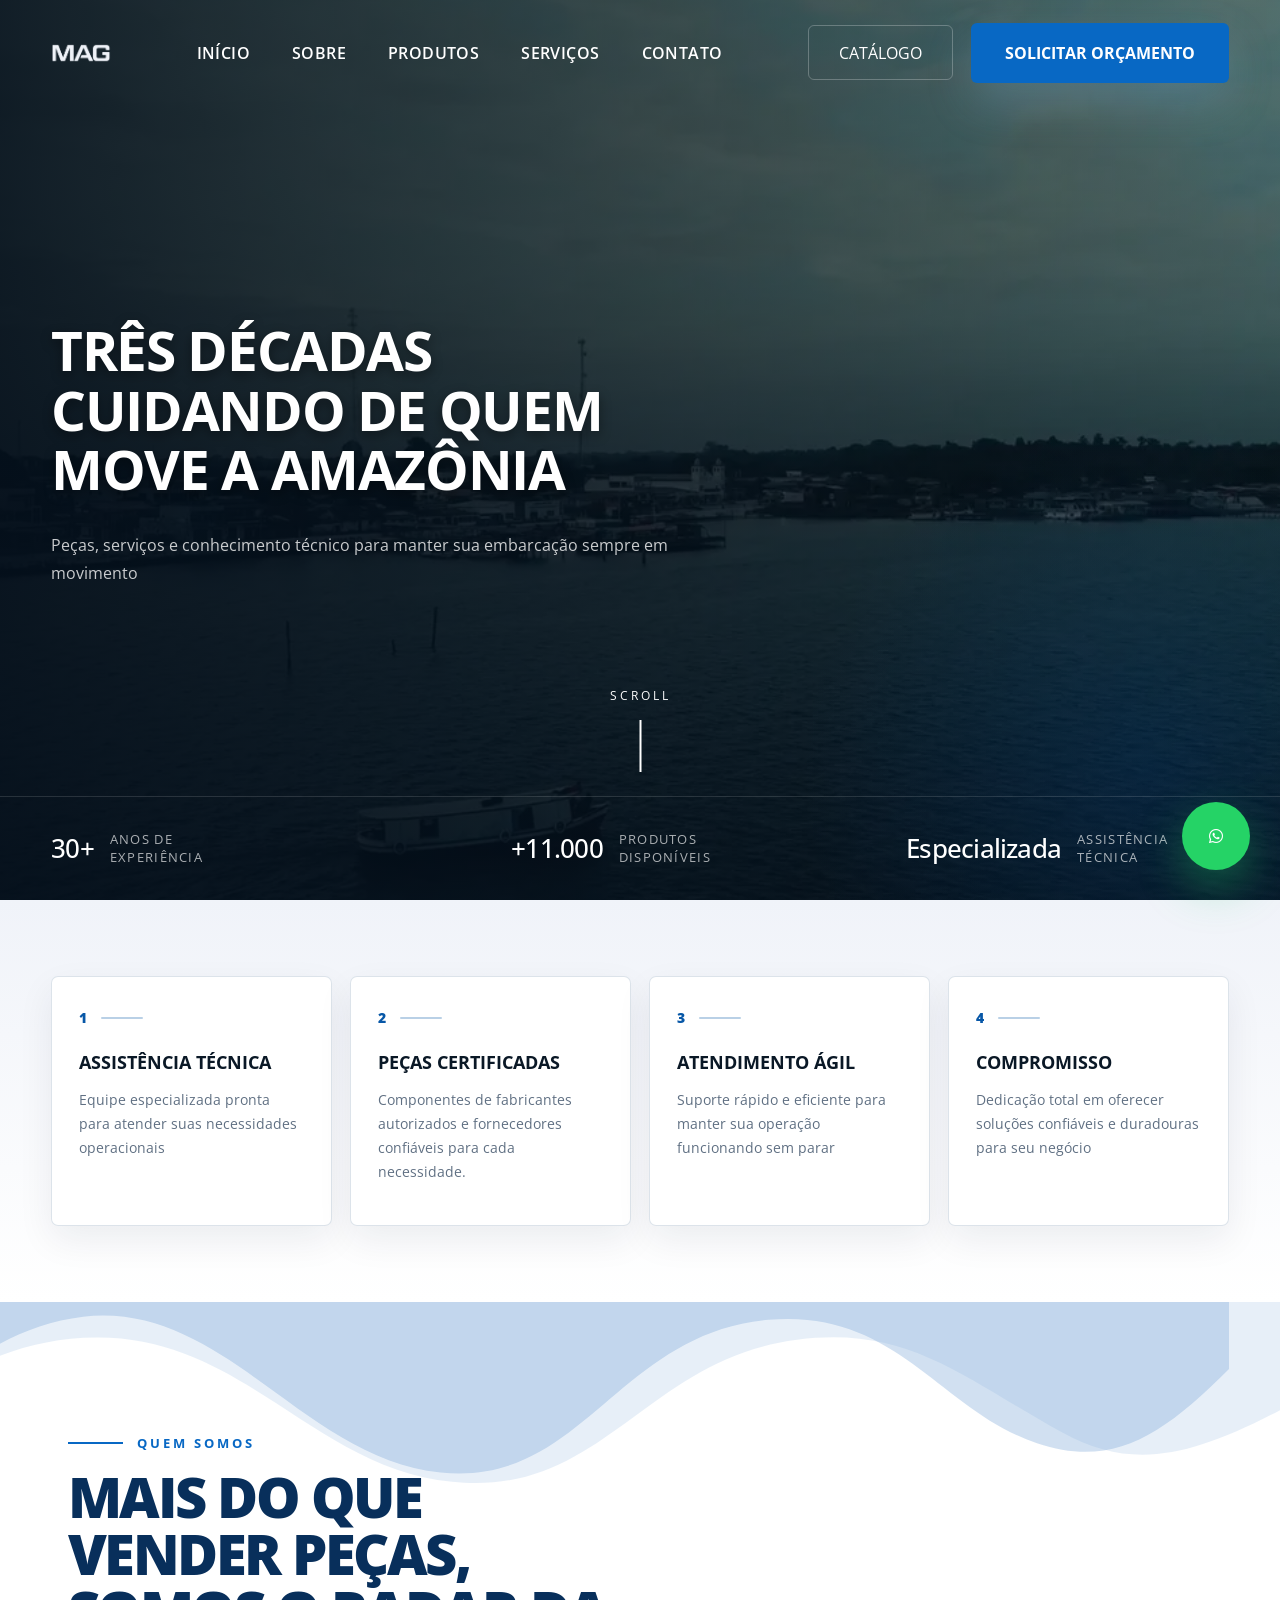
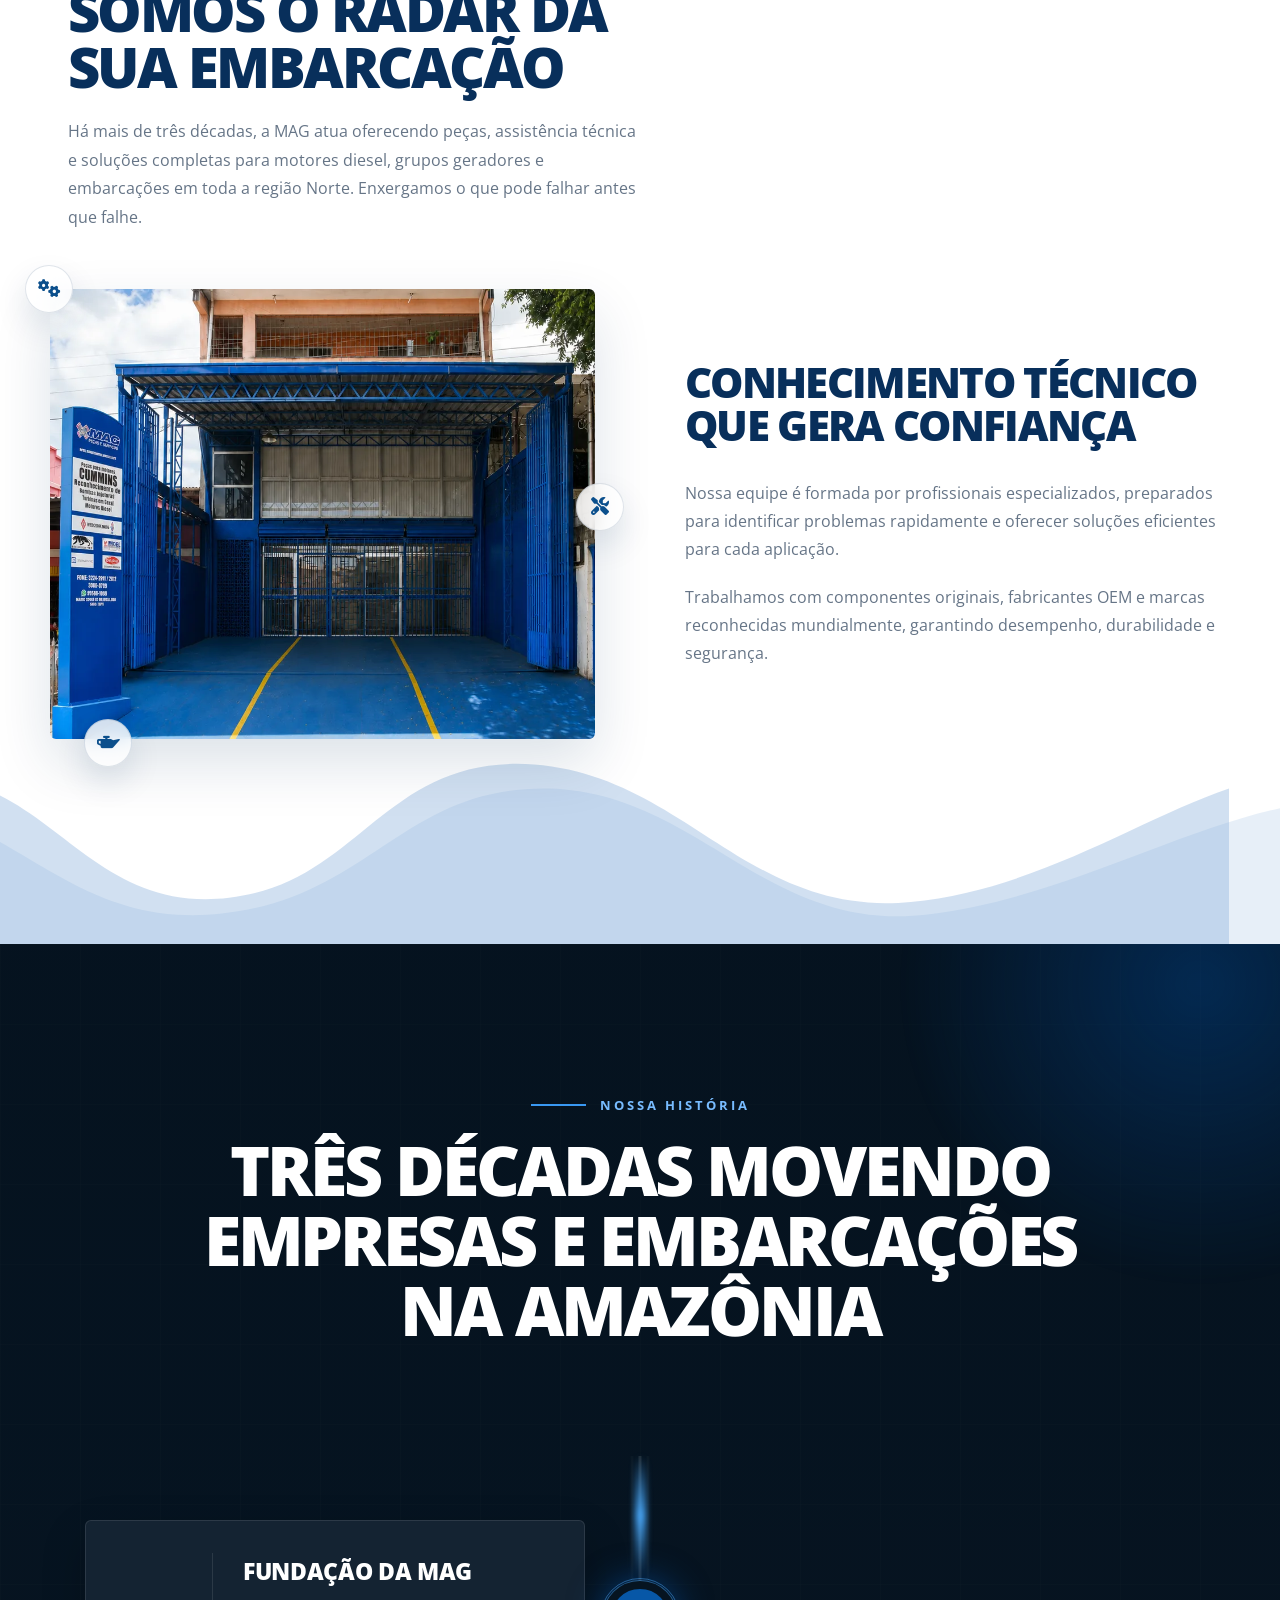
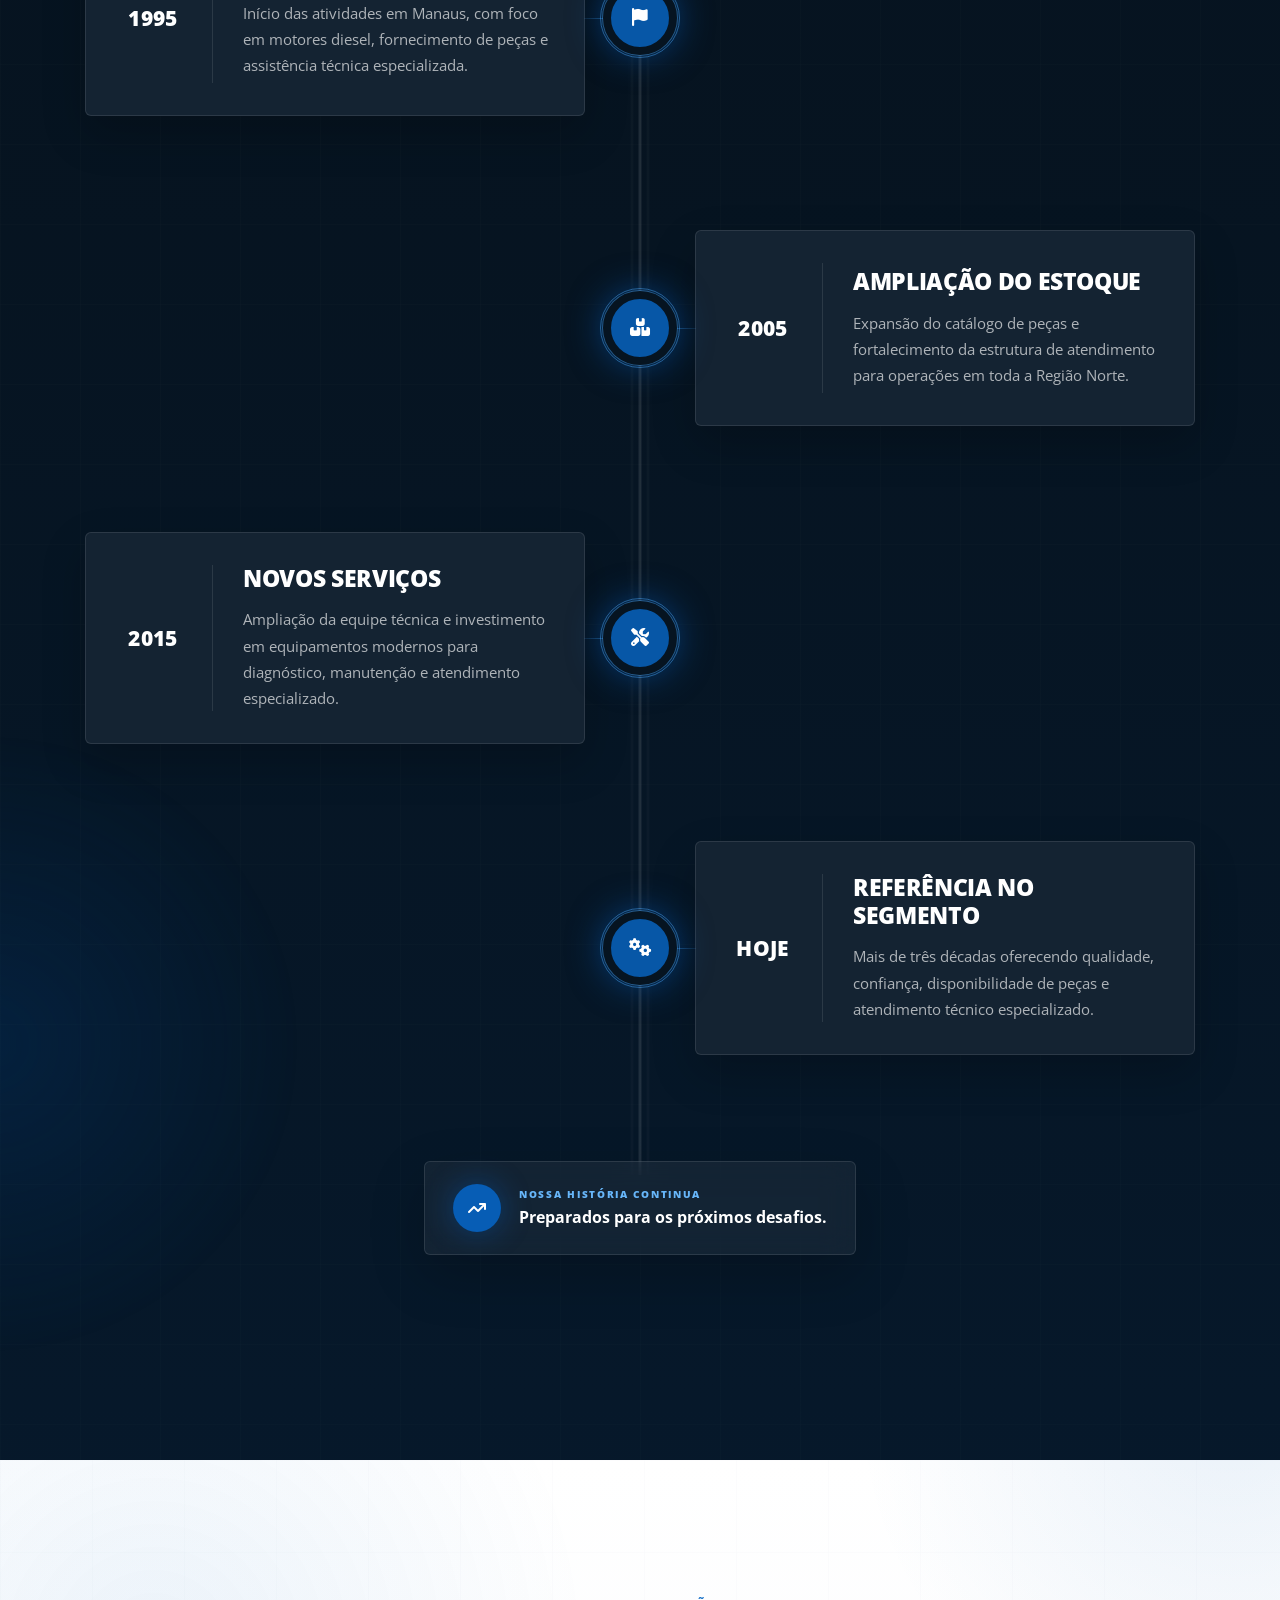
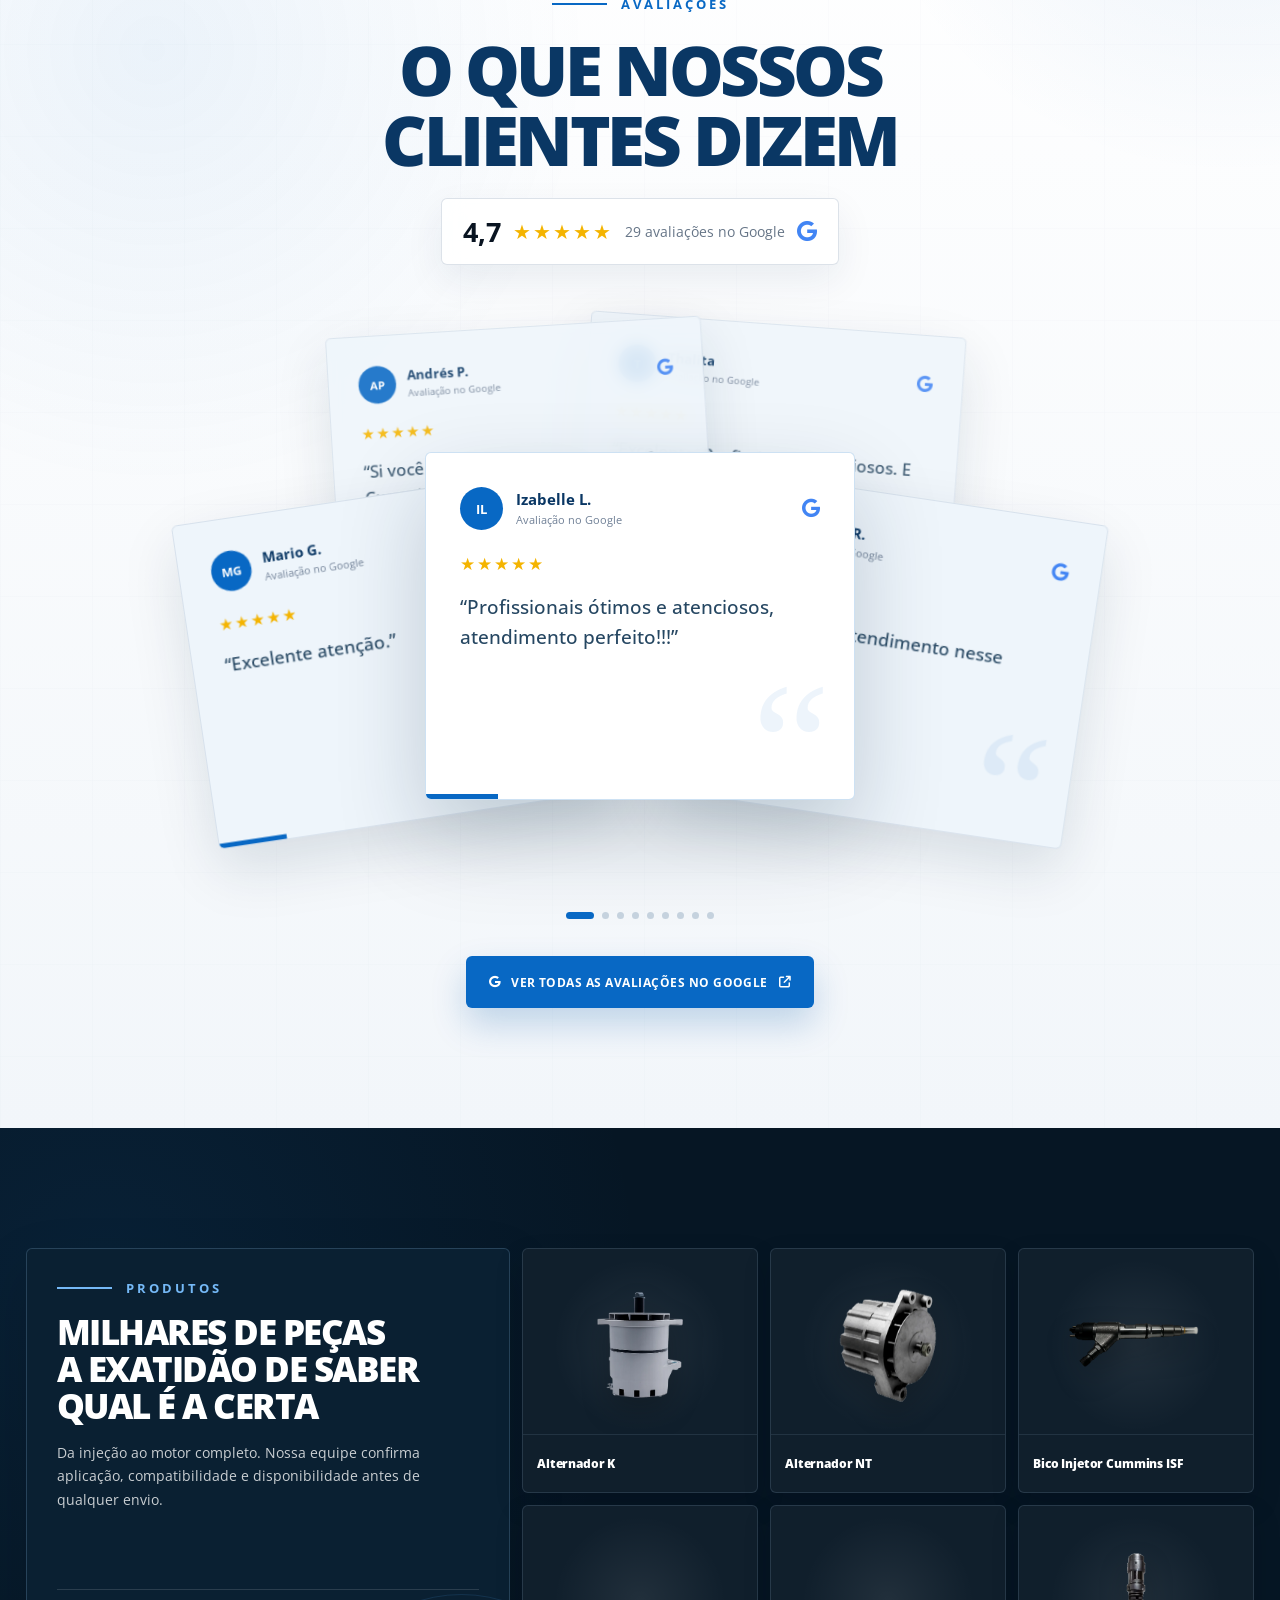
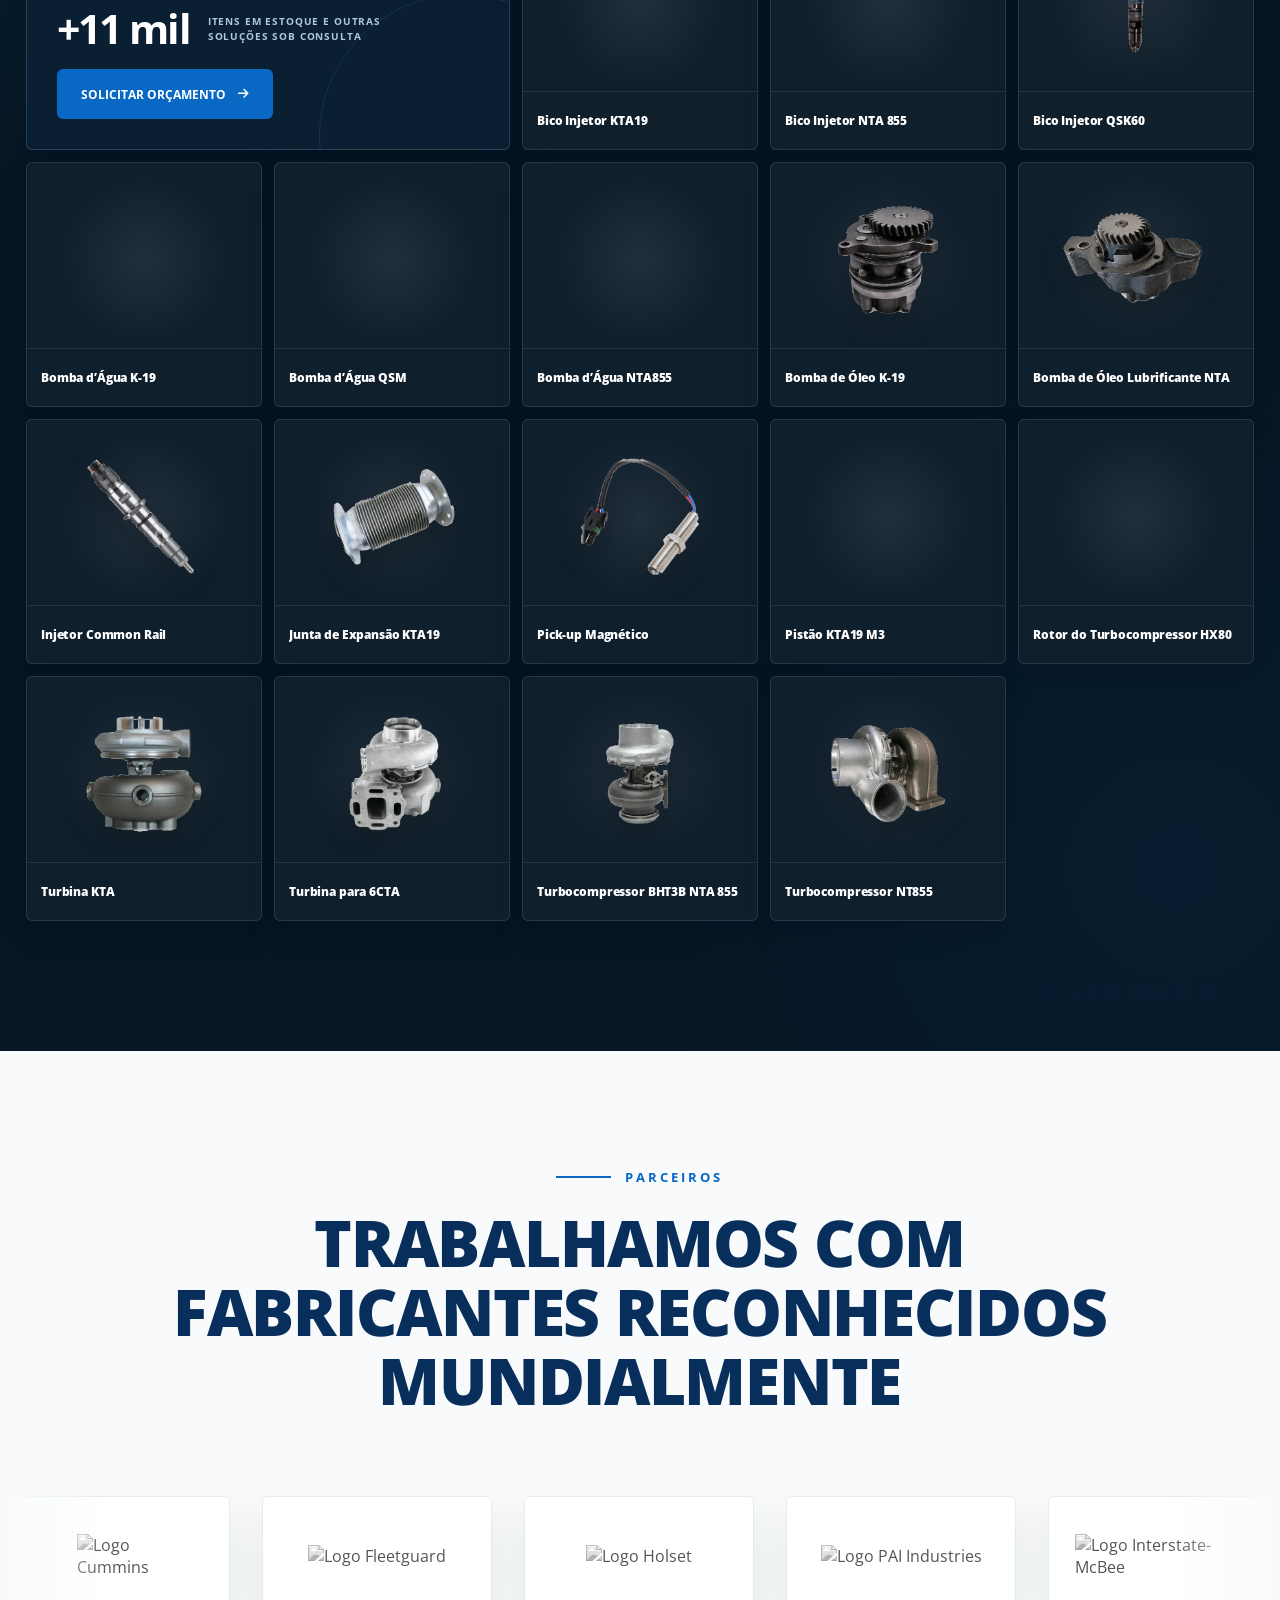
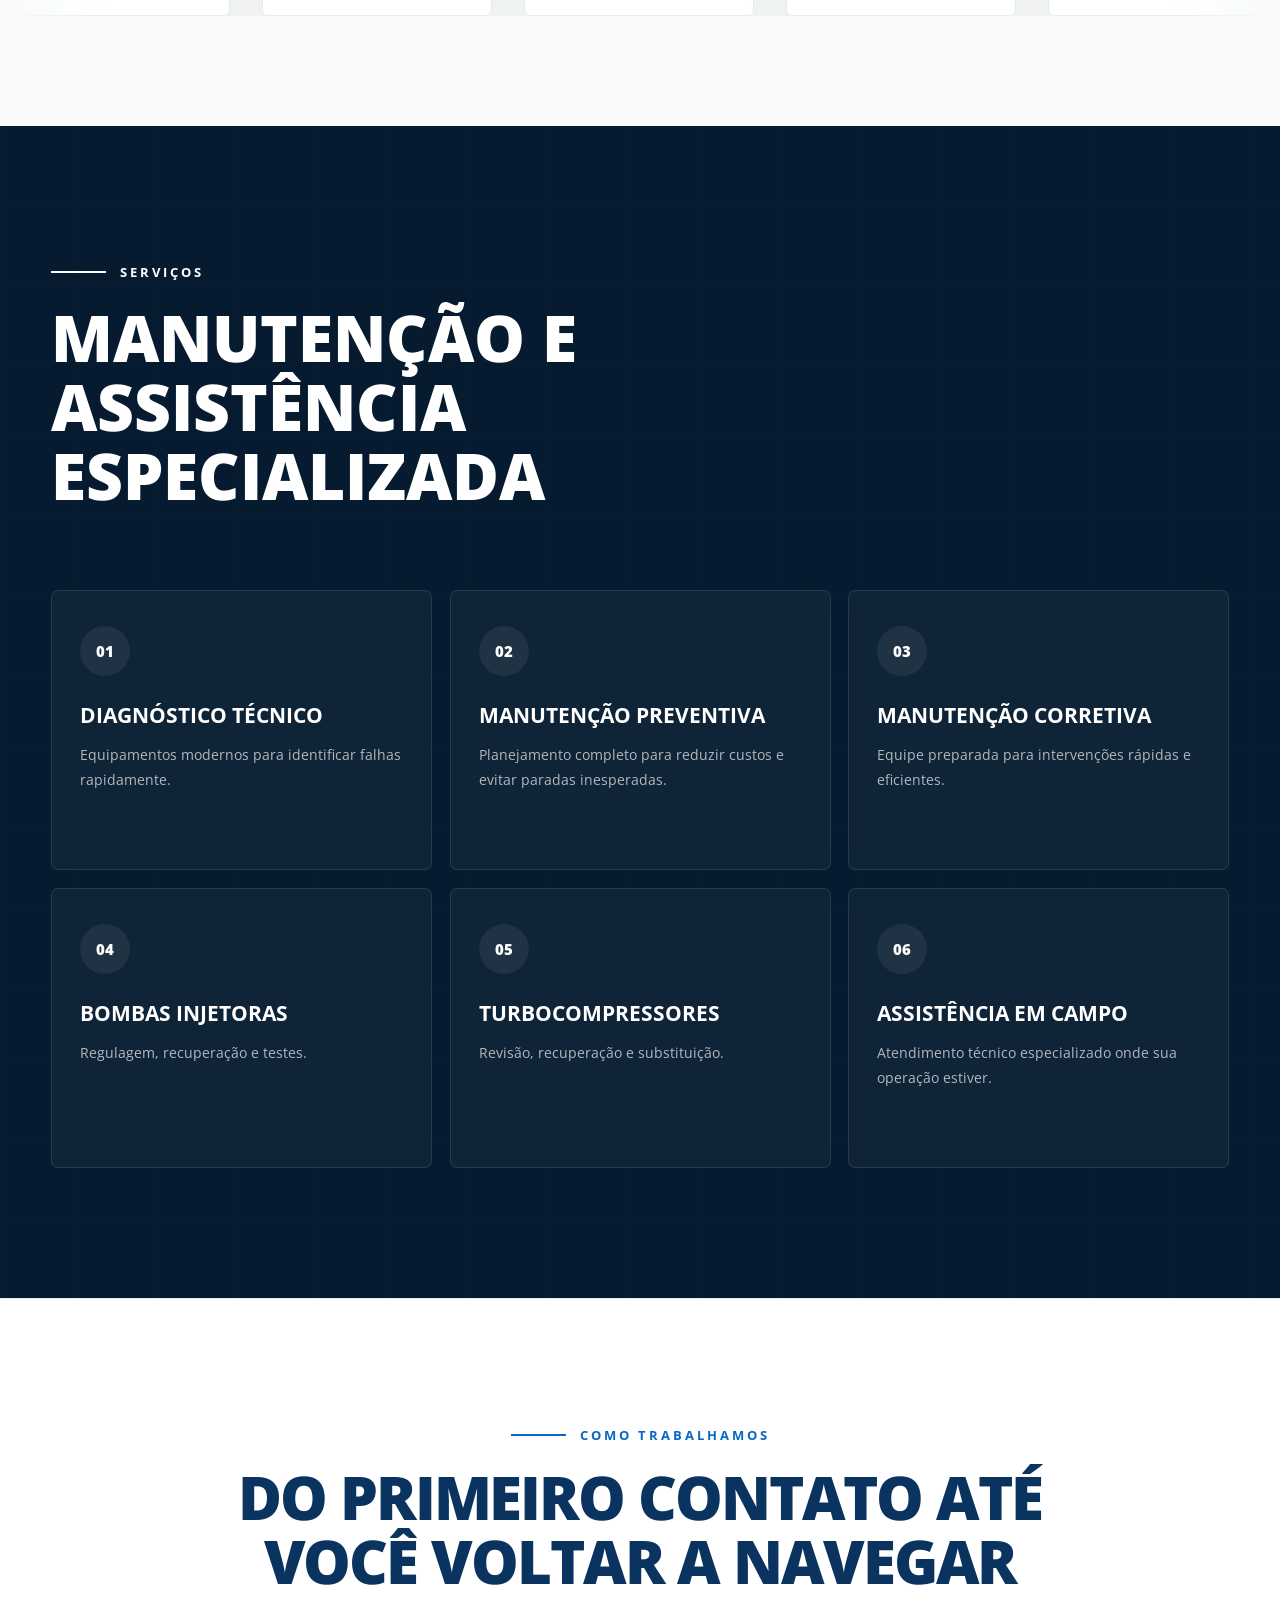
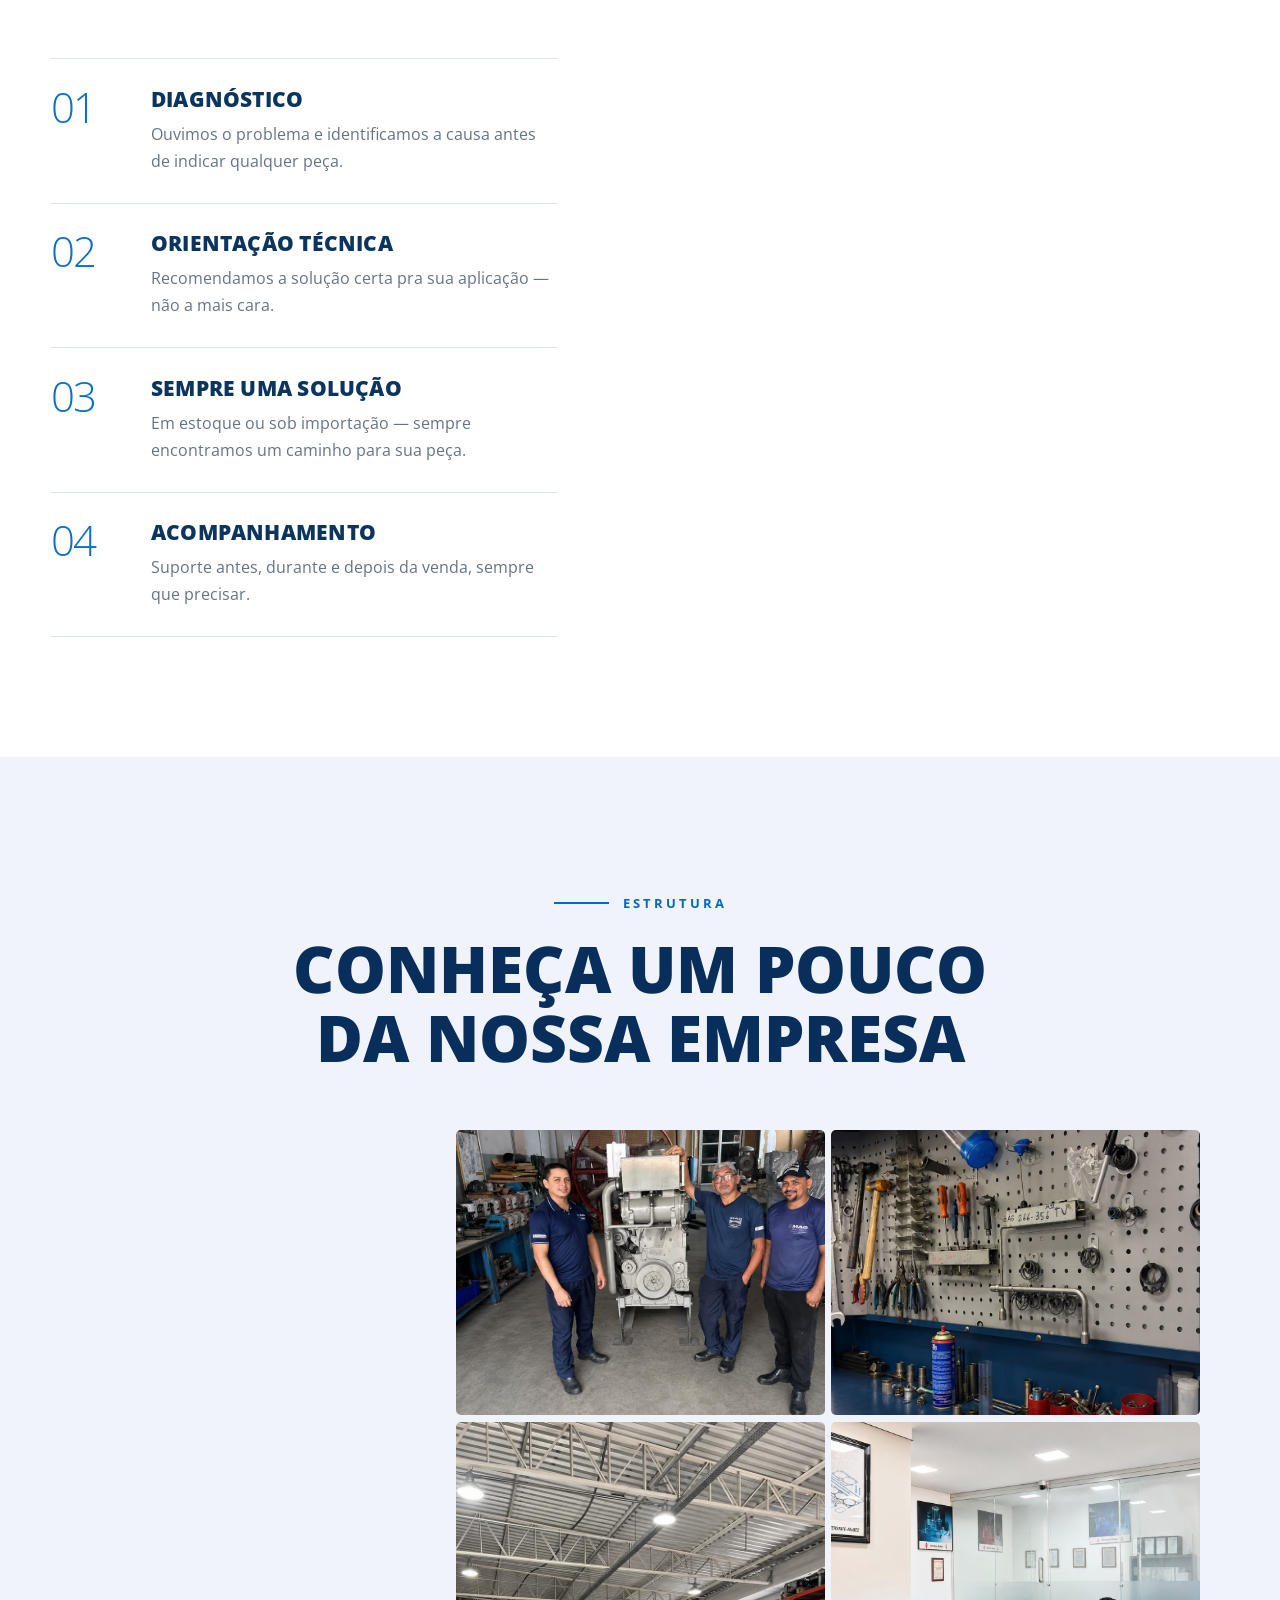
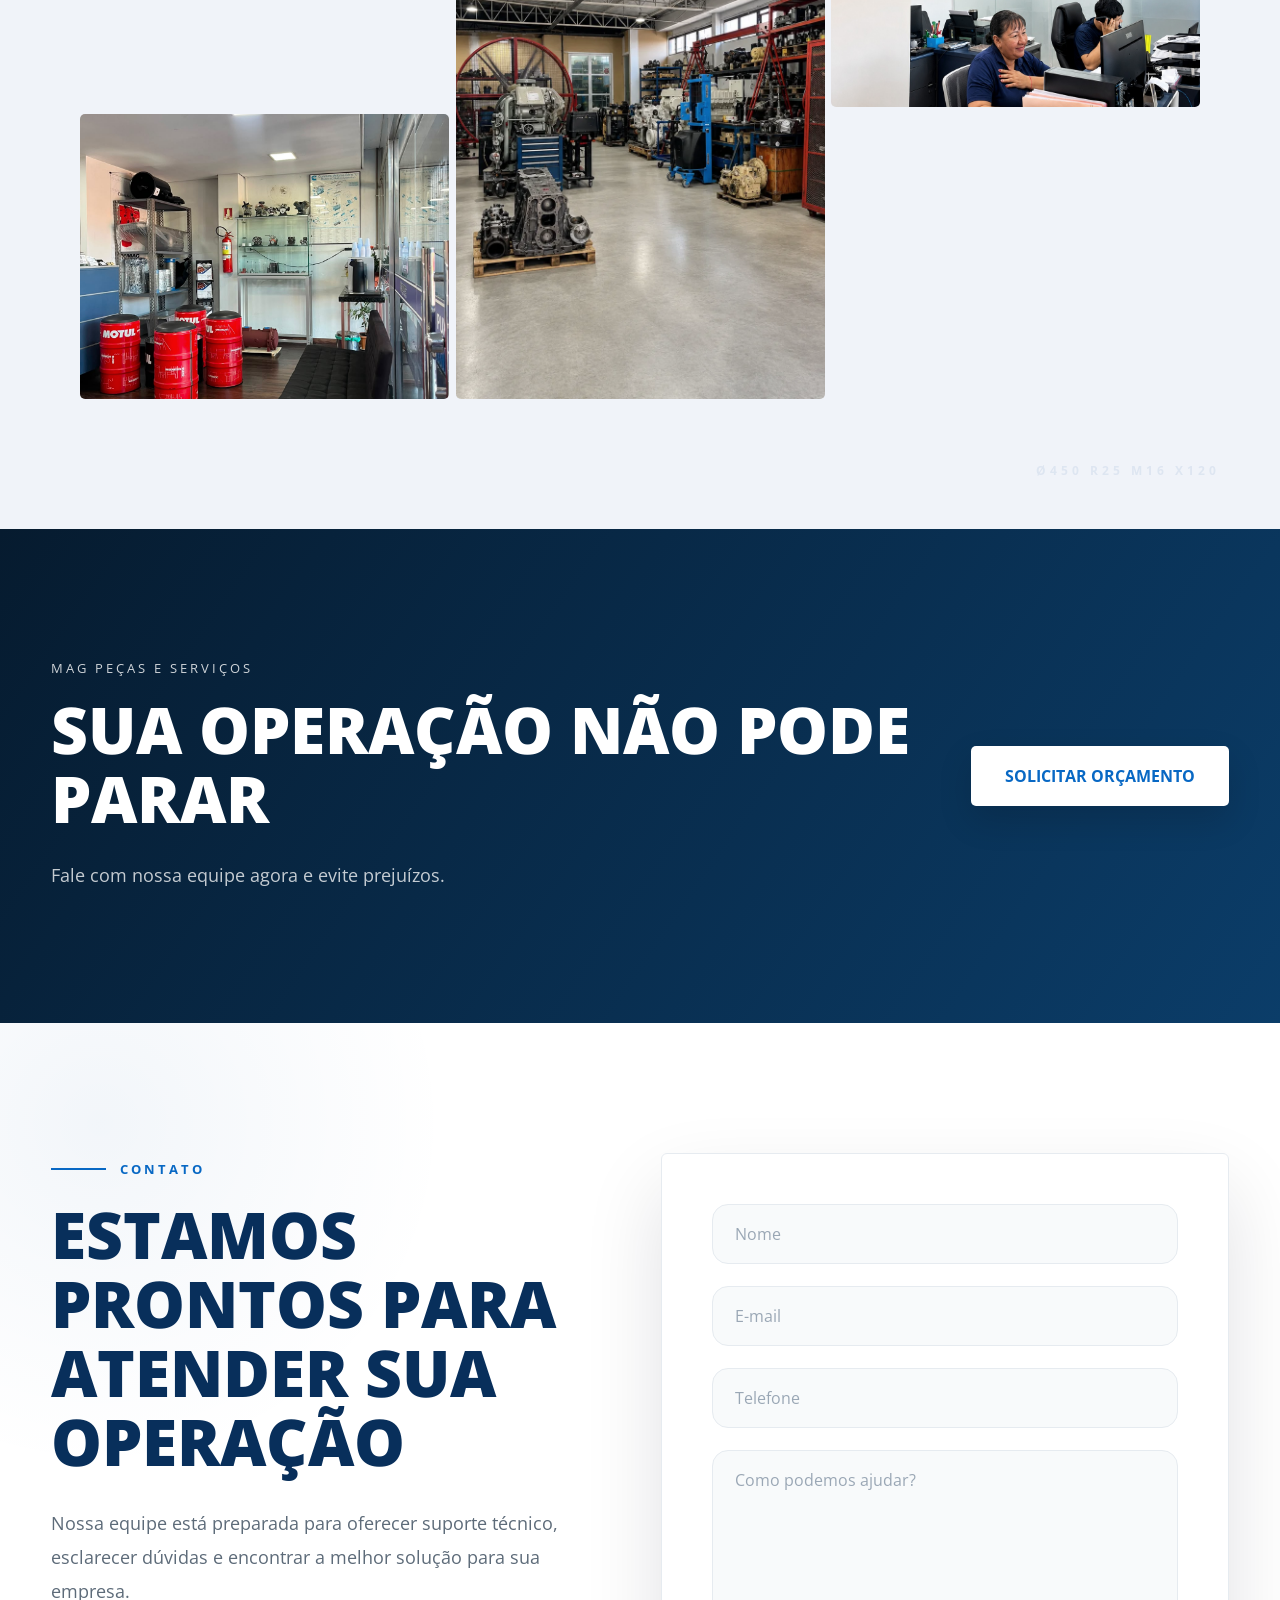
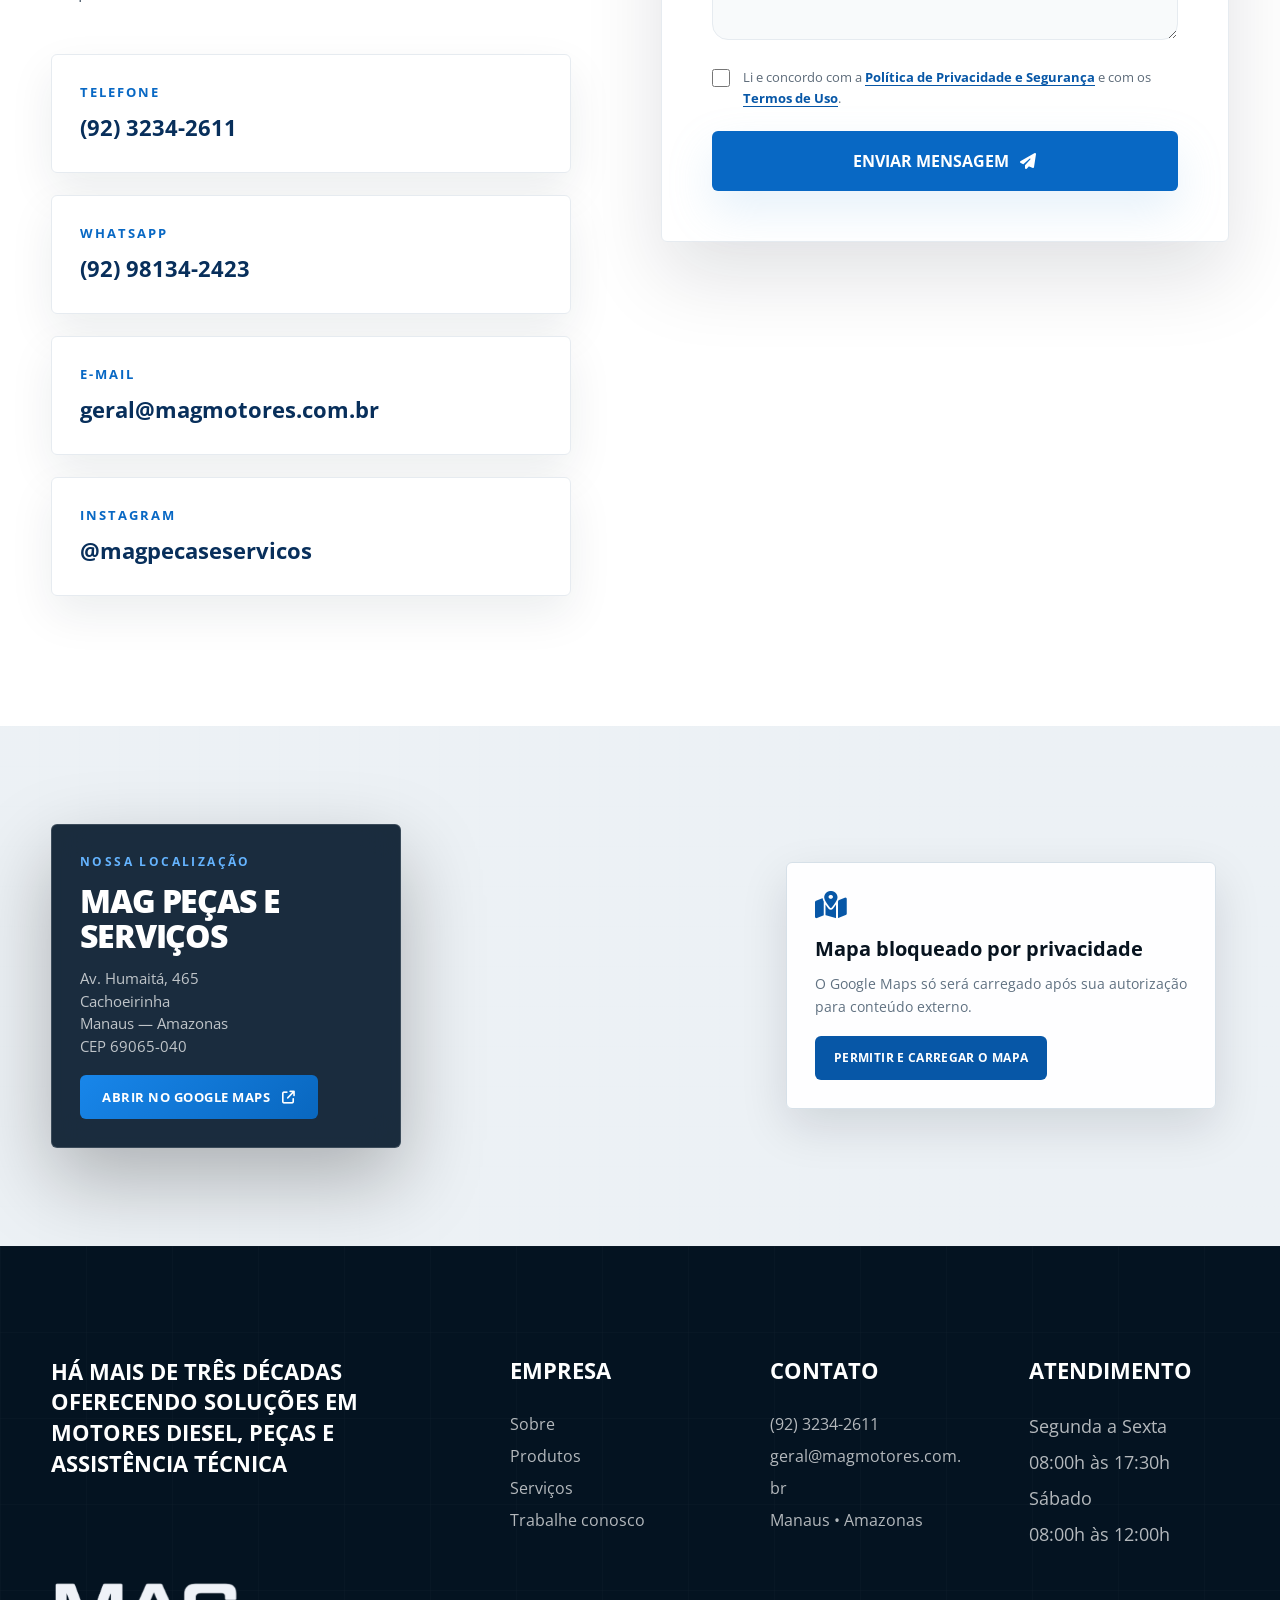
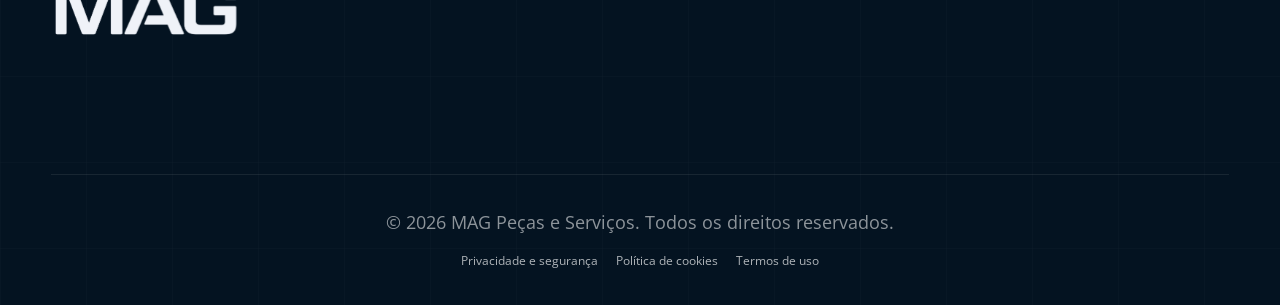
==== commit ab3c5cbb: "feito pok" ====
--- a/index.html
+++ b/index.html
@@ -62,7 +62,7 @@
 
     <link rel="stylesheet" href="assets/css/mag-targeted-update.css?v=32.0">
 
-    <link rel="stylesheet" href="assets/css/mag-user-fixes.css?v=35.0">
+    <link rel="stylesheet" href="assets/css/mag-user-fixes.css?v=36.0">
 
 </head>
 
--- a/assets/css/mag-user-fixes.css
+++ b/assets/css/mag-user-fixes.css
@@ -687,3 +687,278 @@
         height:130% !important;
     }
 }
+
+/* =====================================================================
+   AJUSTE 36 — REFINO EXCLUSIVO PARA CELULAR
+   Mantém o desktop intacto e corrige somente proporções, espaçamentos
+   e enquadramento das seções Quem Somos e Avaliações.
+   ===================================================================== */
+
+@media (max-width:640px){
+    /* QUEM SOMOS: onda mais baixa, conteúdo mais compacto e fachada inteira */
+    .about.about--waves{
+        min-height:auto;
+    }
+
+    .about-waves__shape{
+        left:-12%;
+        width:124%;
+    }
+
+    .about-waves__shape--top{
+        height:104px;
+    }
+
+    .about-waves__shape--bottom{
+        height:150px;
+    }
+
+    .about-waves__container{
+        width:calc(100% - 30px);
+        padding-top:70px;
+        padding-bottom:108px;
+    }
+
+    .about-waves__intro .section-tag{
+        margin-bottom:14px;
+    }
+
+    .about-waves__intro h2{
+        max-width:100%;
+        margin-bottom:20px;
+        font-size:clamp(30px,8.7vw,39px);
+        line-height:1.04;
+        letter-spacing:-.04em;
+        text-wrap:pretty;
+    }
+
+    .about-waves__intro h2 br{
+        display:none;
+    }
+
+    .about-waves__intro p{
+        max-width:100%;
+        font-size:14px;
+        line-height:1.68;
+    }
+
+    .about-waves__content{
+        margin-top:40px;
+        gap:42px;
+    }
+
+    .about-waves__visual{
+        width:calc(100% - 8px);
+        margin-inline:auto;
+    }
+
+    .about-waves__image-shell img{
+        width:100%;
+        height:auto;
+        min-height:0;
+        object-fit:contain;
+        object-position:center;
+    }
+
+    .about-part-icon{
+        width:38px;
+        height:38px;
+    }
+
+    .about-part-icon i{
+        font-size:15px;
+    }
+
+    .about-part-icon--gear{
+        top:-18px;
+        left:-8px;
+    }
+
+    .about-part-icon--tool{
+        right:-8px;
+    }
+
+    .about-part-icon--oil{
+        left:20px;
+        bottom:-19px;
+    }
+
+    .about-waves__text{
+        width:100%;
+        margin:0;
+    }
+
+    .about-waves__text h3{
+        margin-bottom:22px;
+        font-size:clamp(29px,8.4vw,38px);
+        line-height:1.05;
+    }
+
+    .about-waves__text p{
+        font-size:14px;
+        line-height:1.68;
+    }
+
+    /* AVALIAÇÕES: título, nota e cartão com proporções adequadas ao celular */
+    .google-reviews.google-reviews--stacked{
+        padding:82px 0 78px;
+    }
+
+    .google-reviews--stacked .google-reviews__header{
+        margin-bottom:34px;
+        padding-inline:15px;
+    }
+
+    .google-reviews--stacked .google-reviews__header .section-tag{
+        margin-bottom:17px;
+    }
+
+    .google-reviews--stacked .google-reviews__header h2{
+        margin-bottom:22px;
+        font-size:clamp(34px,9.4vw,42px);
+        line-height:1.02;
+        letter-spacing:-.045em;
+    }
+
+    .google-reviews--stacked .google-rating{
+        display:grid;
+        grid-template-columns:auto auto minmax(0,1fr) auto;
+        align-items:center;
+        justify-content:stretch;
+        width:100%;
+        max-width:100%;
+        gap:8px;
+        padding:14px 16px;
+    }
+
+    .google-reviews--stacked .google-rating strong{
+        font-size:22px;
+        line-height:1;
+    }
+
+    .google-reviews--stacked .google-rating__stars{
+        font-size:15px;
+        letter-spacing:1px;
+        white-space:nowrap;
+    }
+
+    .google-reviews--stacked .google-rating span{
+        width:auto;
+        min-width:0;
+        text-align:left;
+        font-size:11px;
+        line-height:1.35;
+    }
+
+    .google-reviews--stacked .google-rating > i{
+        font-size:19px;
+    }
+
+    .google-reviews--stacked .reviews-carousel__track{
+        gap:14px;
+        padding:12px max(7%,18px) 26px;
+    }
+
+    .google-reviews--stacked .google-review-card,
+    .google-reviews--stacked .google-review-card[data-stack-visible="true"],
+    .google-reviews--stacked .google-review-card[data-stack-position="0"]{
+        flex-basis:min(86vw,330px);
+        width:min(86vw,330px);
+        min-height:274px;
+        padding:24px 23px 29px;
+    }
+
+    .google-reviews--stacked .google-review-card__top{
+        margin-bottom:19px;
+        gap:11px;
+    }
+
+    .google-reviews--stacked .google-review-card__avatar{
+        width:39px;
+        height:39px;
+    }
+
+    .google-reviews--stacked .google-review-card__top strong{
+        font-size:14px;
+    }
+
+    .google-reviews--stacked .google-review-card__top span{
+        font-size:10px;
+    }
+
+    .google-reviews--stacked .google-review-card__stars{
+        margin-bottom:17px;
+        font-size:15px;
+    }
+
+    .google-reviews--stacked .google-review-card blockquote{
+        font-size:15px;
+        line-height:1.58;
+    }
+
+    .google-reviews--stacked .google-review-card::before{
+        right:14px;
+        bottom:-27px;
+        font-size:132px;
+    }
+
+    .google-reviews--stacked .reviews-carousel__dots{
+        margin-bottom:24px;
+    }
+
+    .google-reviews--stacked .google-reviews__link{
+        width:calc(100% - 30px);
+        min-height:50px;
+        padding-inline:14px;
+        font-size:10px;
+    }
+}
+
+@media (max-width:380px){
+    .about-waves__container{
+        width:calc(100% - 24px);
+    }
+
+    .about-waves__intro h2{
+        font-size:clamp(29px,8.5vw,35px);
+    }
+
+    .google-reviews--stacked .google-rating{
+        grid-template-columns:auto auto 1fr;
+    }
+
+    .google-reviews--stacked .google-rating span{
+        grid-column:1 / 3;
+        grid-row:2;
+        padding-top:2px;
+    }
+
+    .google-reviews--stacked .google-rating > i{
+        grid-column:3;
+        grid-row:1 / 3;
+        justify-self:end;
+    }
+}
+
+@media (max-width:640px){
+    /* Botões flutuantes menores para não cobrirem os cartões e a fachada. */
+    .whatsapp-btn{
+        right:9px;
+        bottom:12px;
+        width:46px;
+        height:46px;
+        font-size:19px;
+    }
+
+    .back-top{
+        right:9px;
+        bottom:66px;
+        width:42px;
+        height:42px;
+    }
+
+    .back-top .circular-arrow{
+        width:18px;
+        height:18px;
+    }
+}
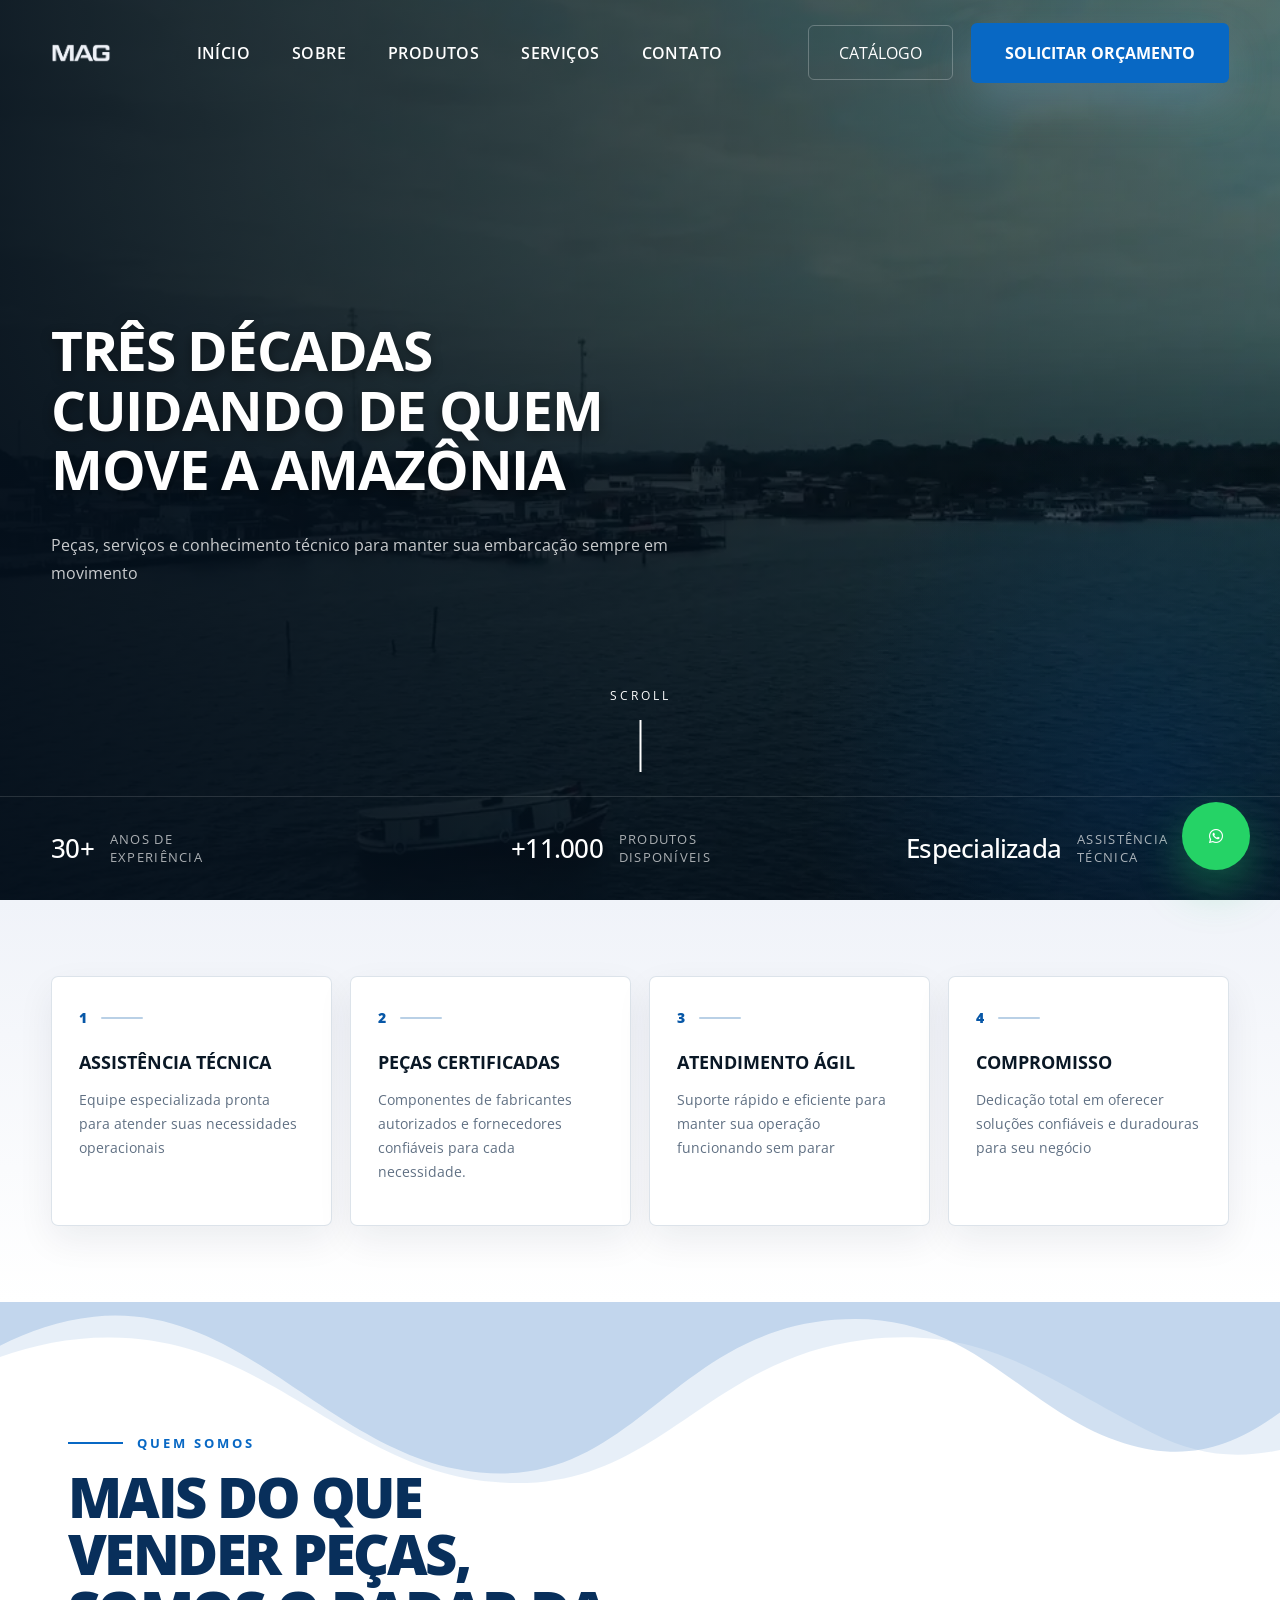
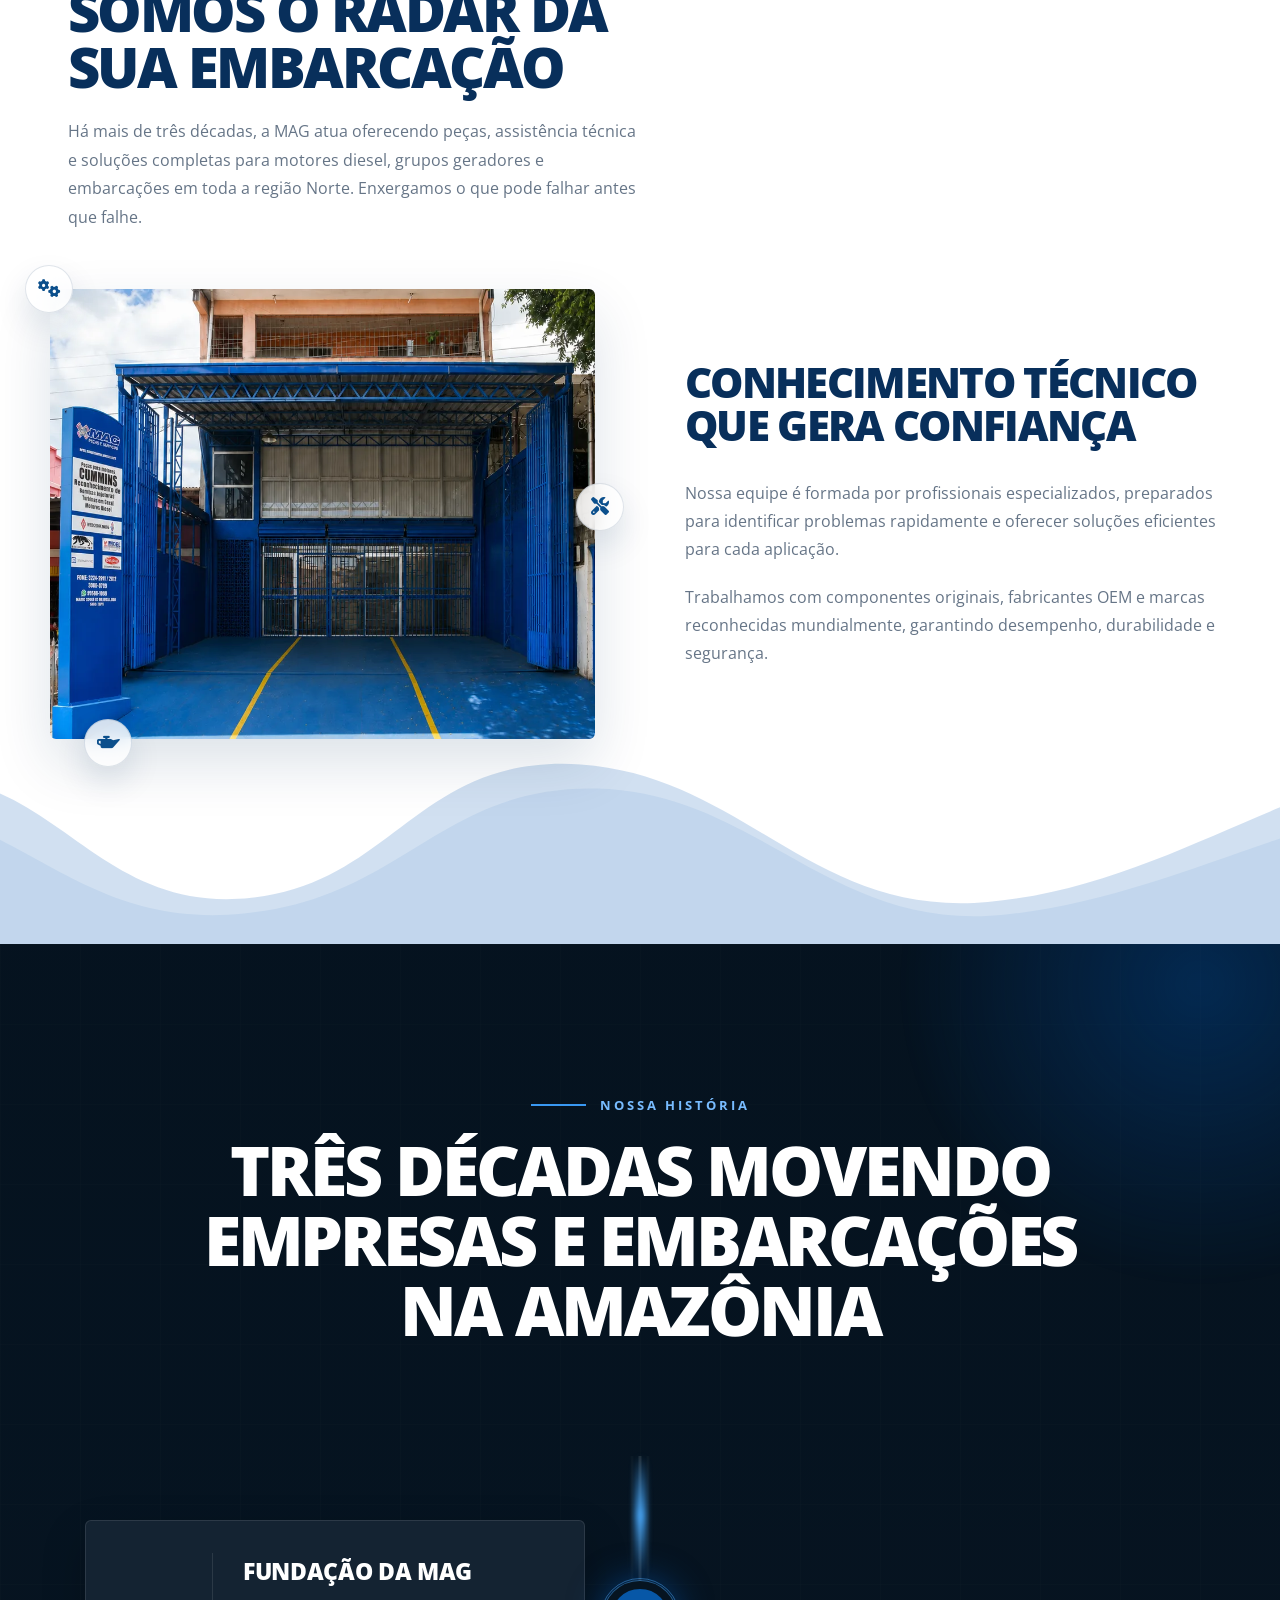
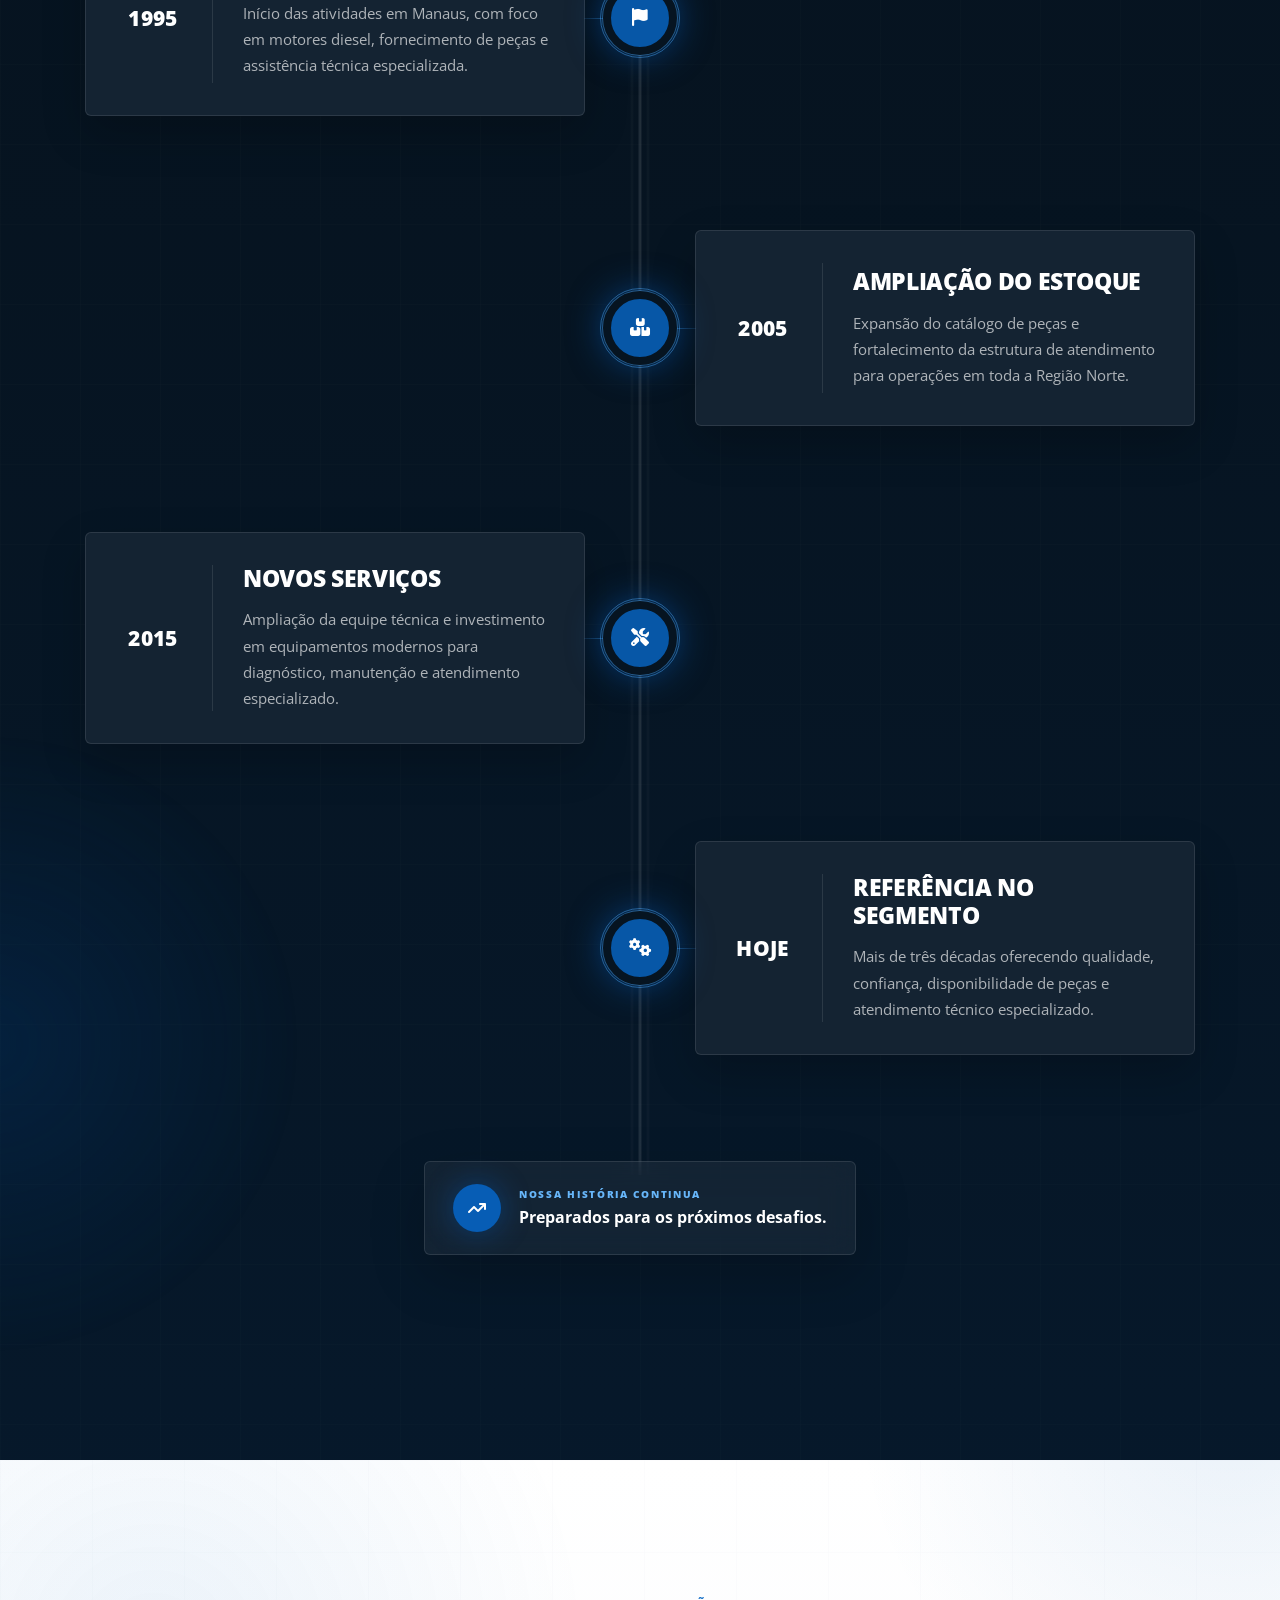
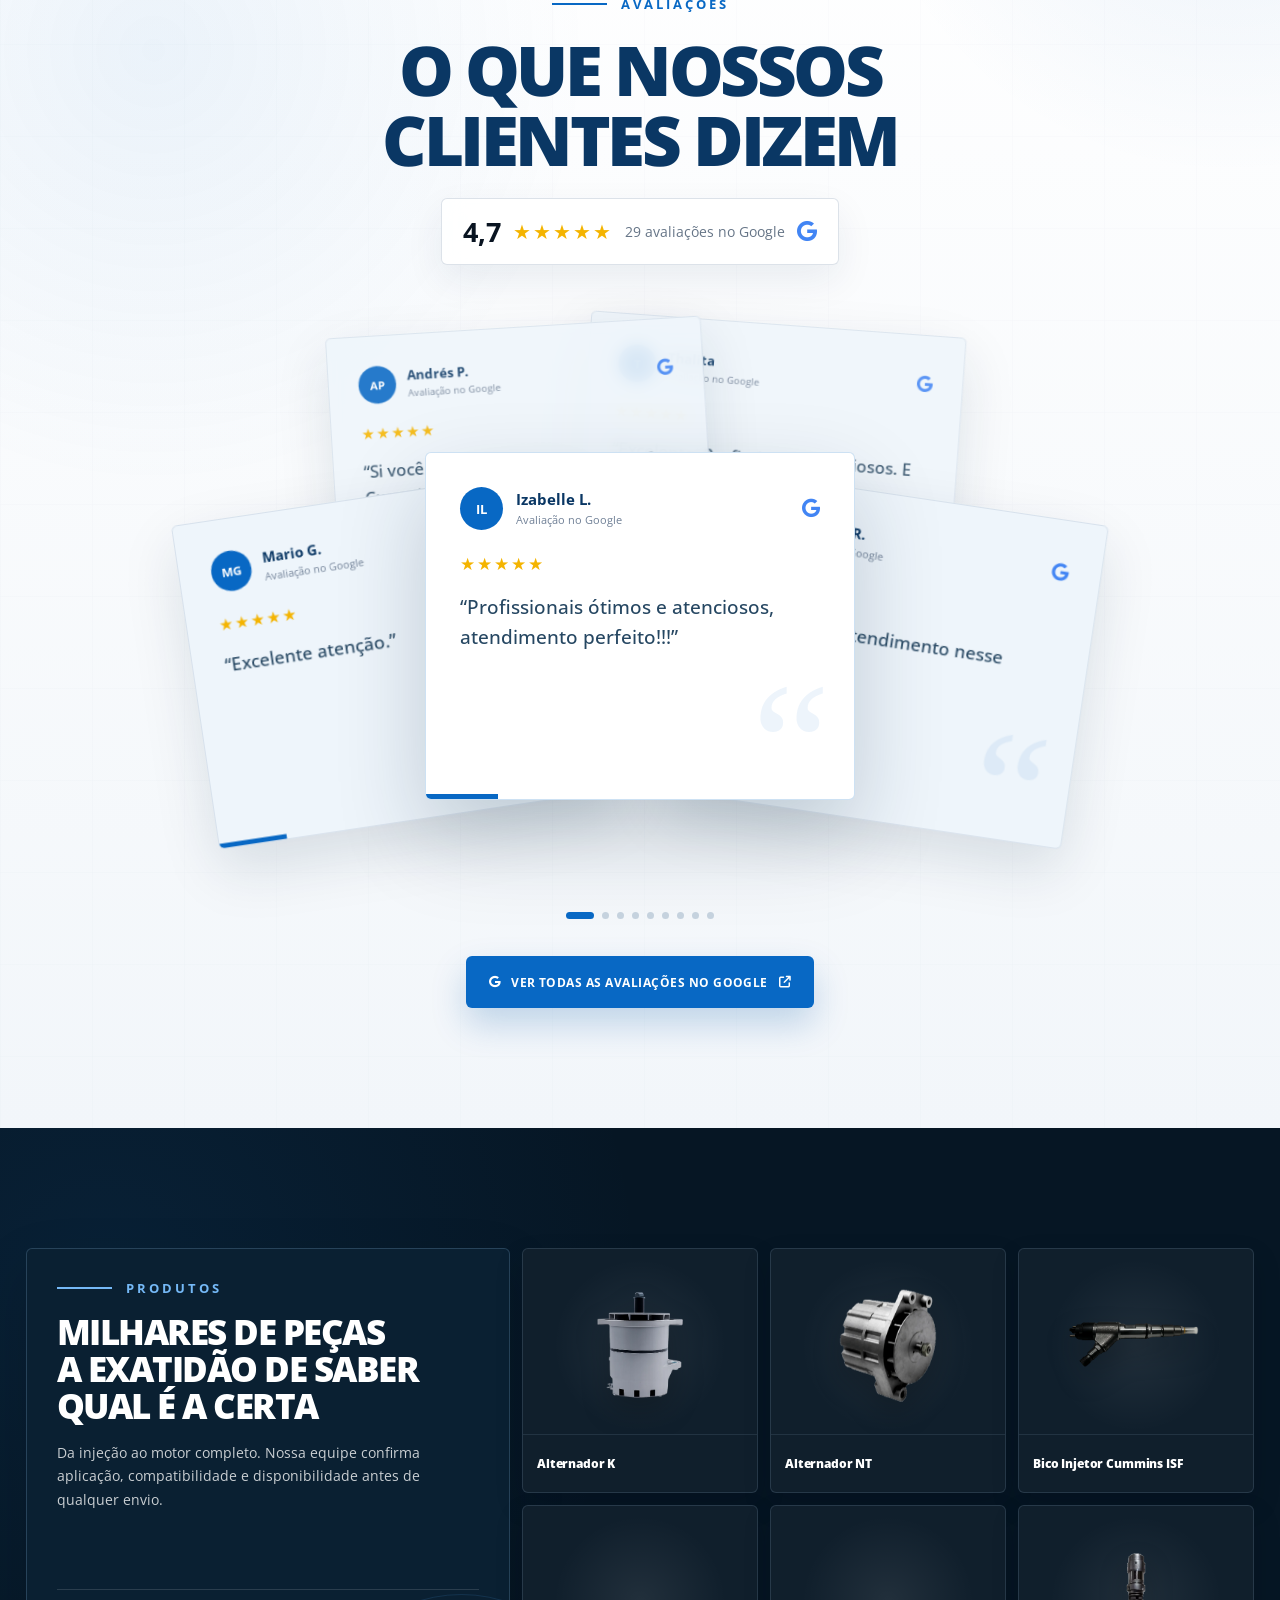
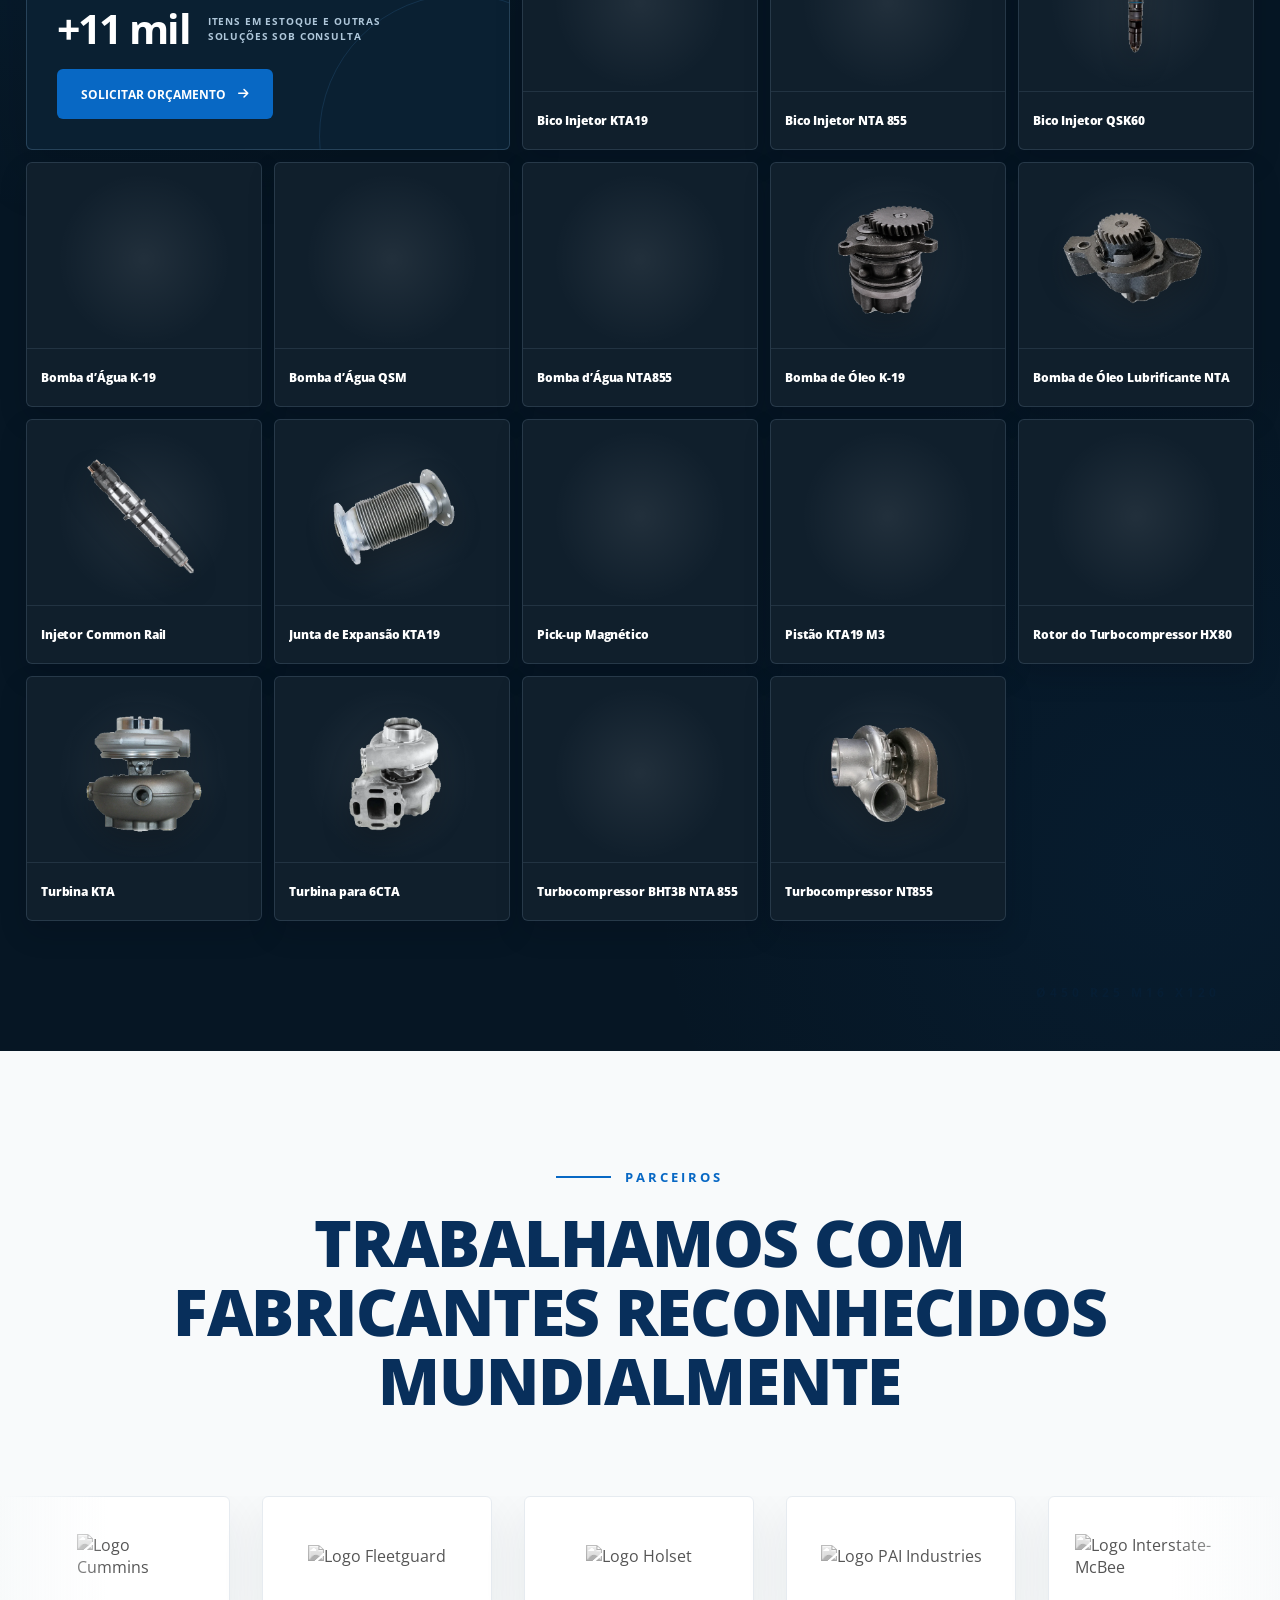
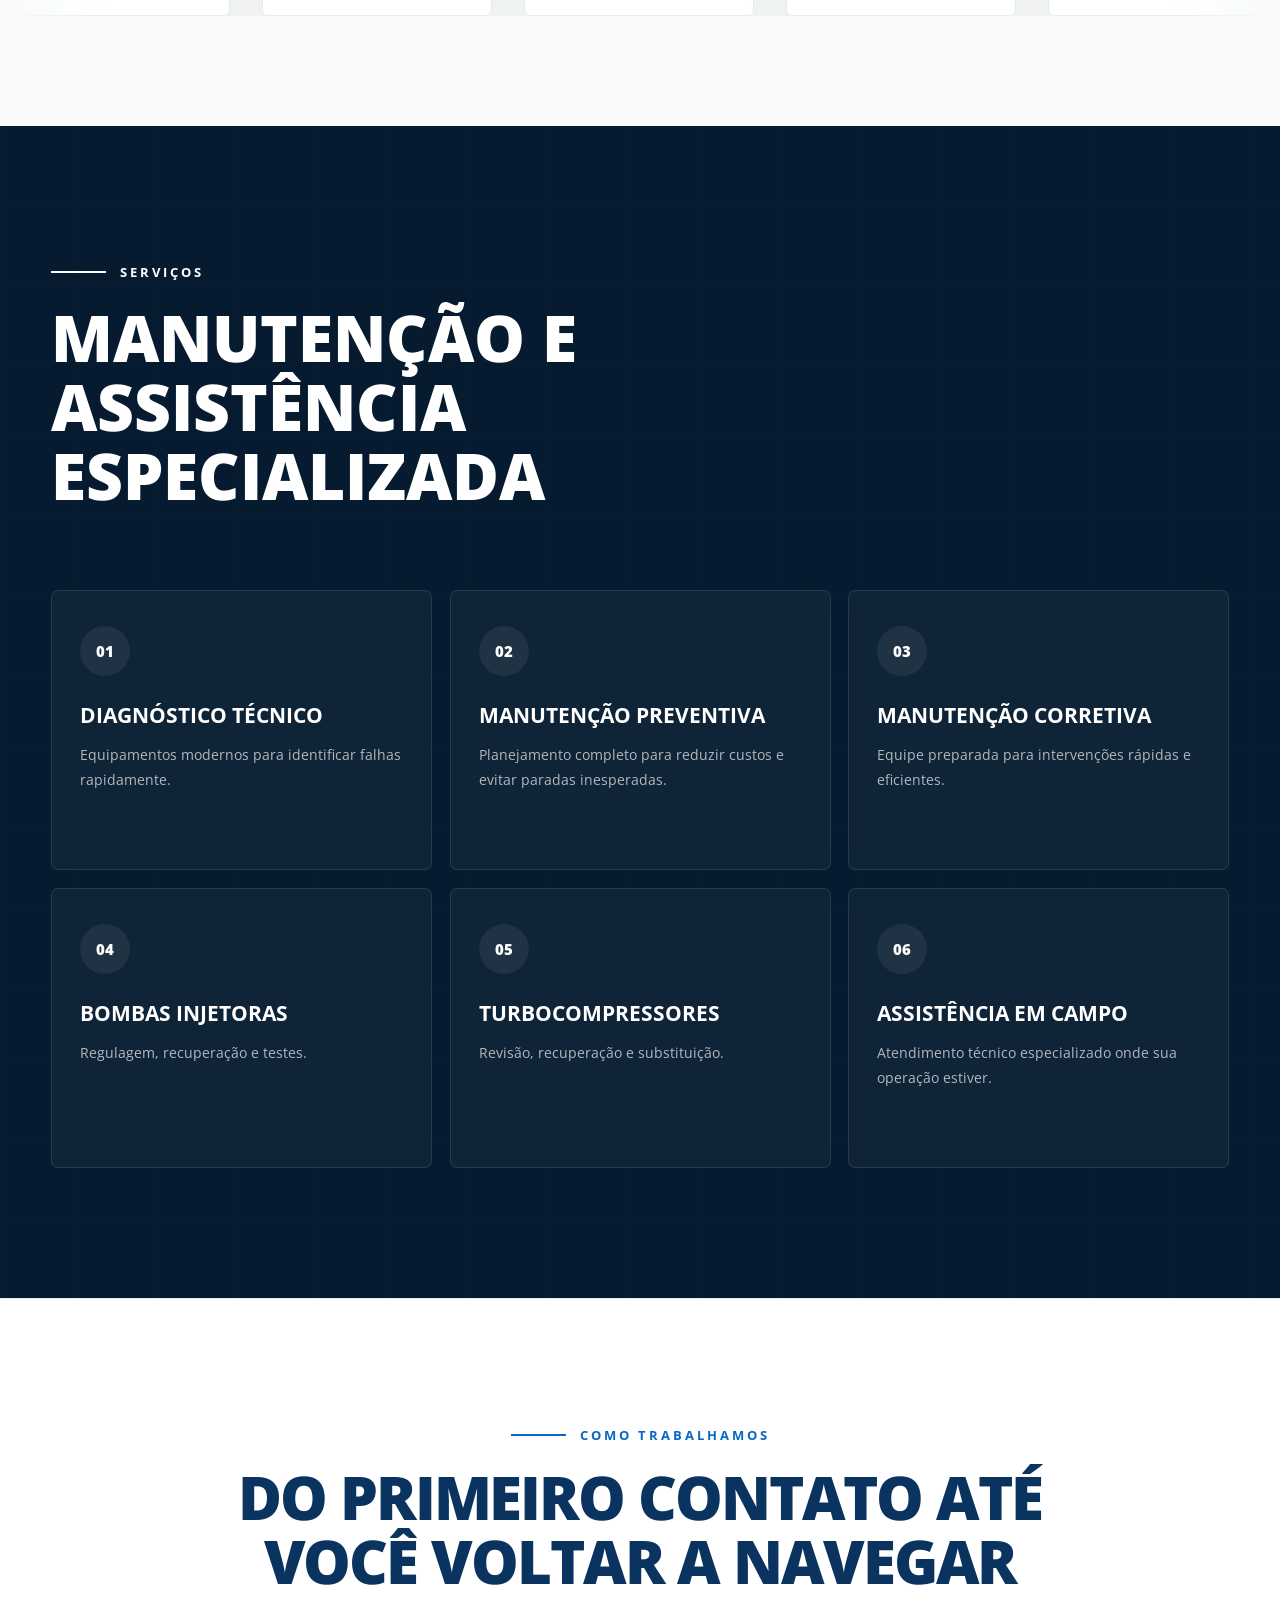
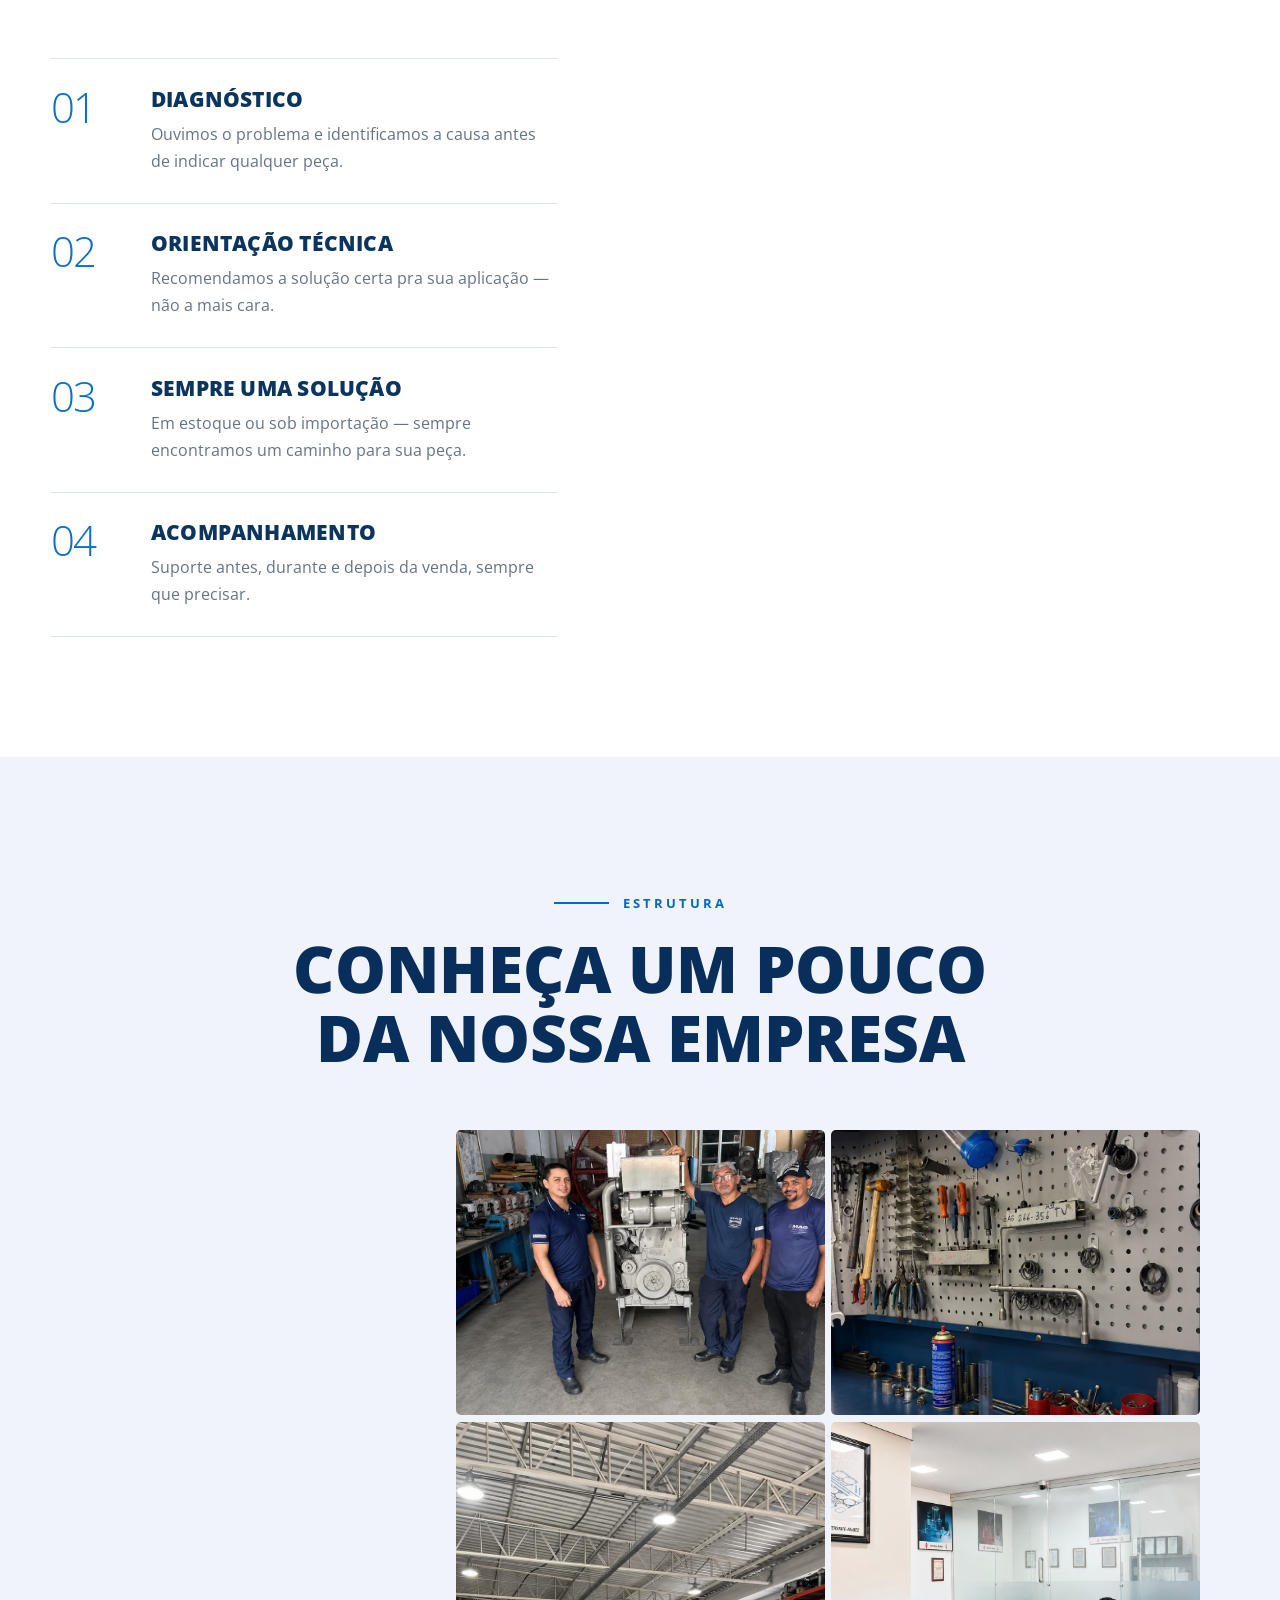
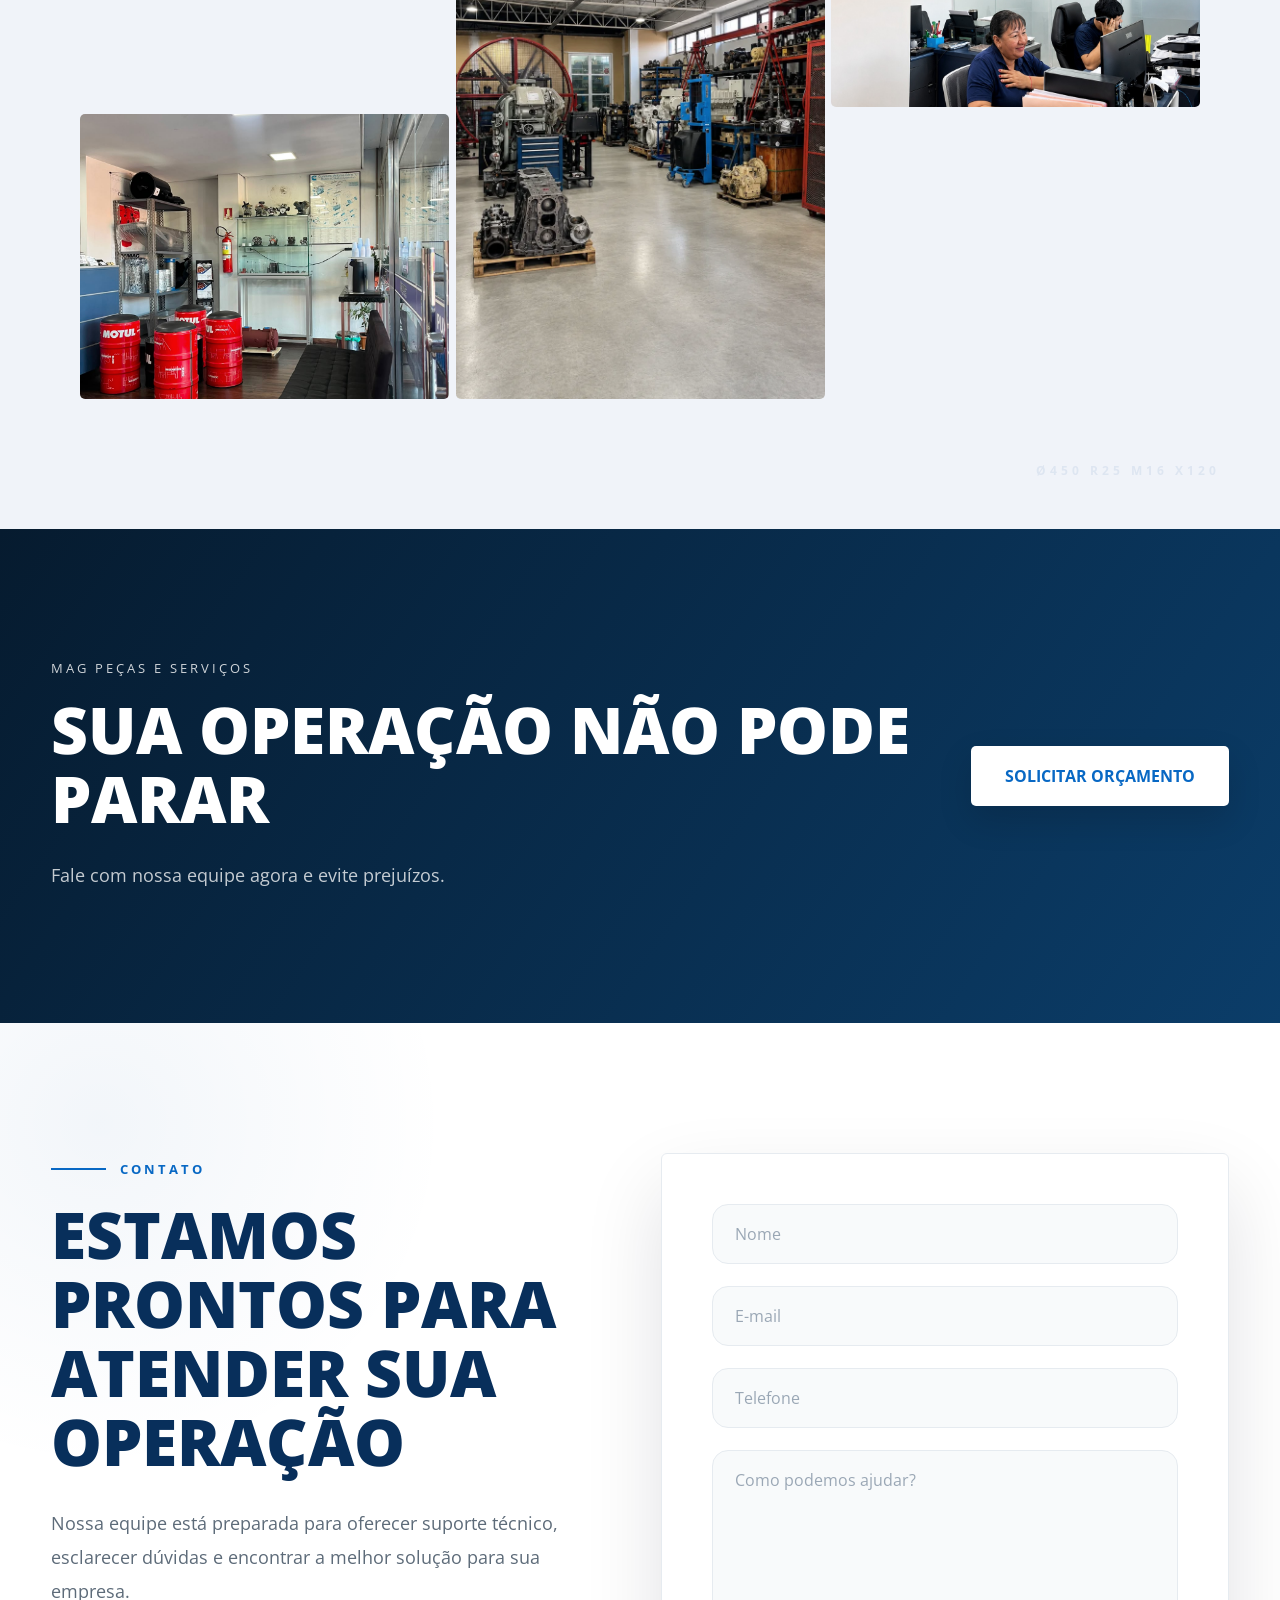
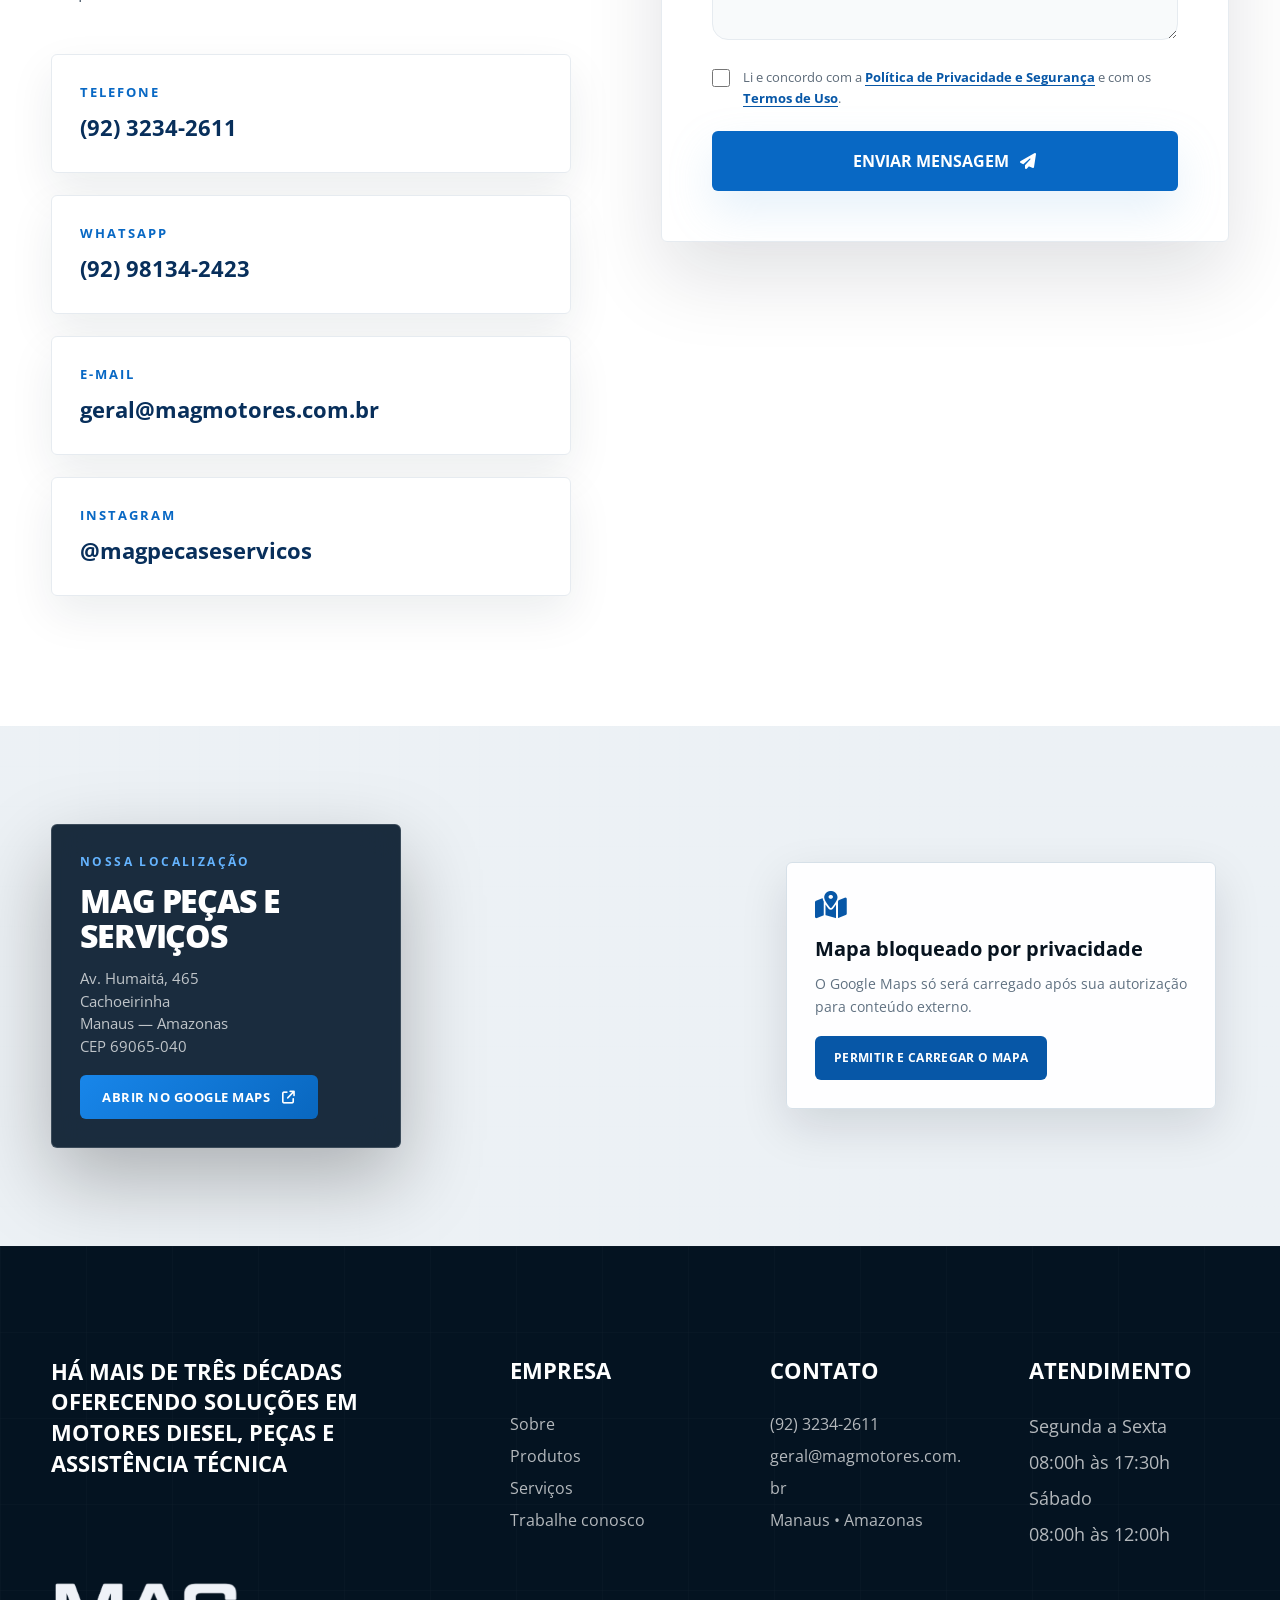
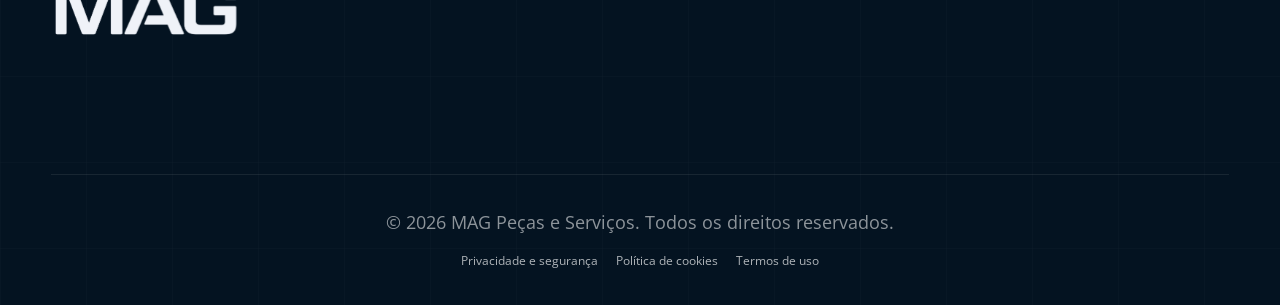
==== commit 98e8958f: "feito" ====
--- a/index.html
+++ b/index.html
@@ -62,7 +62,7 @@
 
     <link rel="stylesheet" href="assets/css/mag-targeted-update.css?v=32.0">
 
-    <link rel="stylesheet" href="assets/css/mag-user-fixes.css?v=36.0">
+    <link rel="stylesheet" href="assets/css/mag-user-fixes.css?v=37.0">
 
 </head>
 
--- a/assets/css/mag-user-fixes.css
+++ b/assets/css/mag-user-fixes.css
@@ -962,3 +962,21 @@
         height:18px;
     }
 }
+
+/* =====================================================================
+   AJUSTE 37 — ONDAS SEM CORTE NAS LATERAIS DO CELULAR
+   O responsive.css limita SVGs a max-width:100%. Como as ondas usam
+   largura maior que a tela para o movimento, essa regra criava a faixa
+   branca reta na lateral. A exceção abaixo fica restrita às duas ondas.
+   ===================================================================== */
+
+.about-waves__shape{
+    max-width:none;
+}
+
+@media (max-width:640px){
+    .about-waves__shape{
+        max-width:none;
+        display:block;
+    }
+}
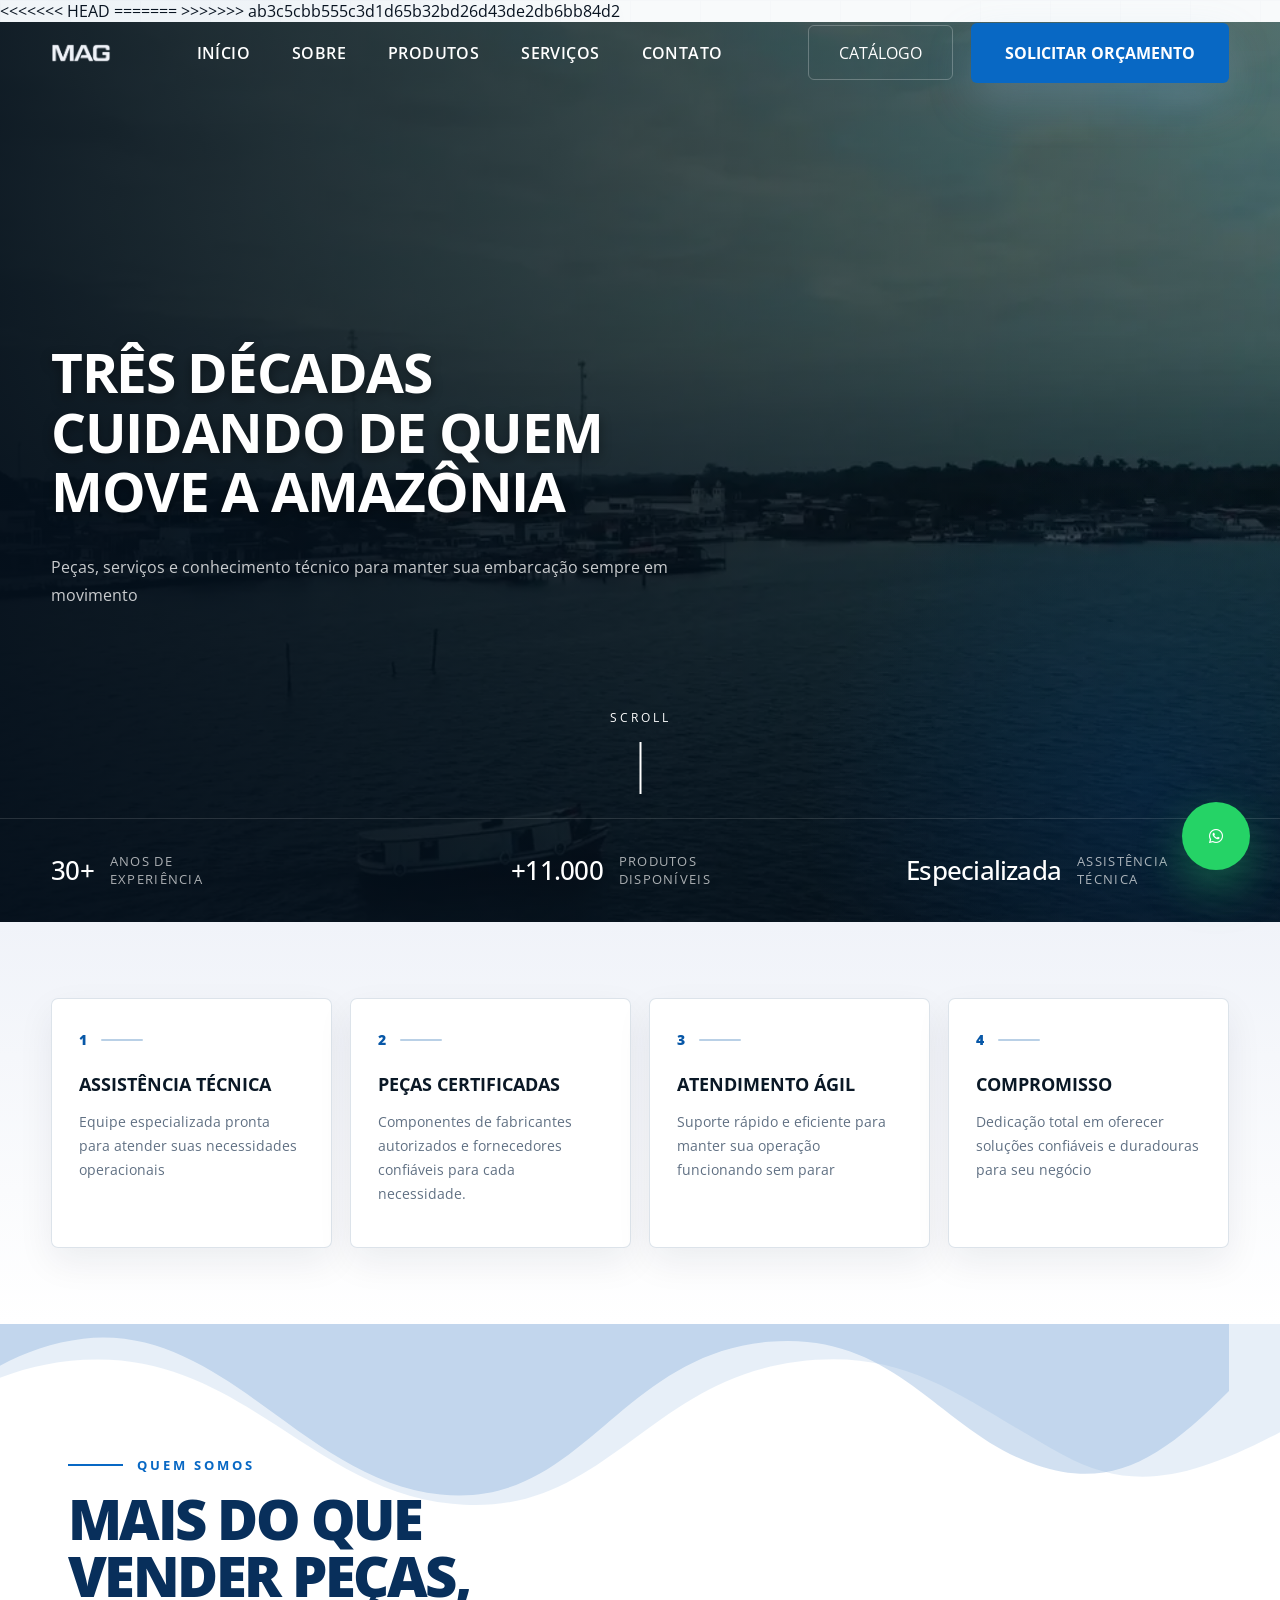
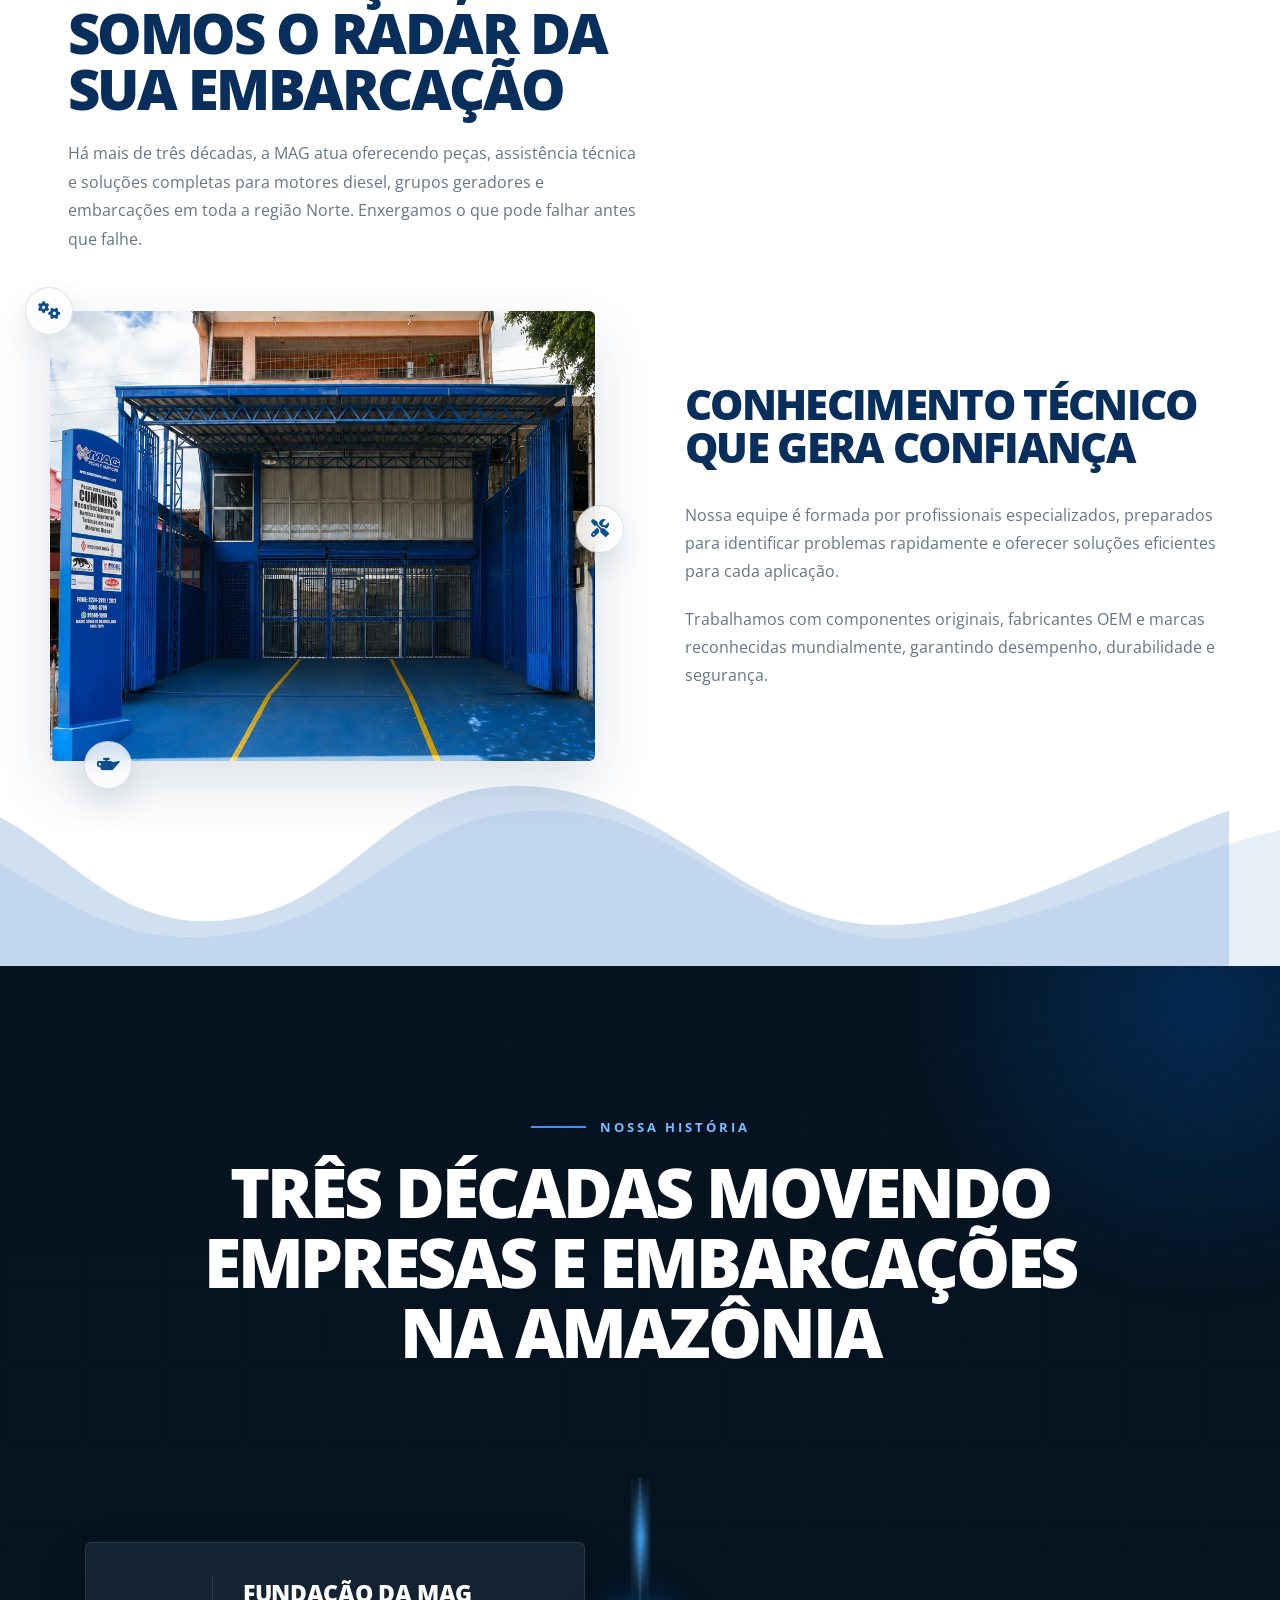
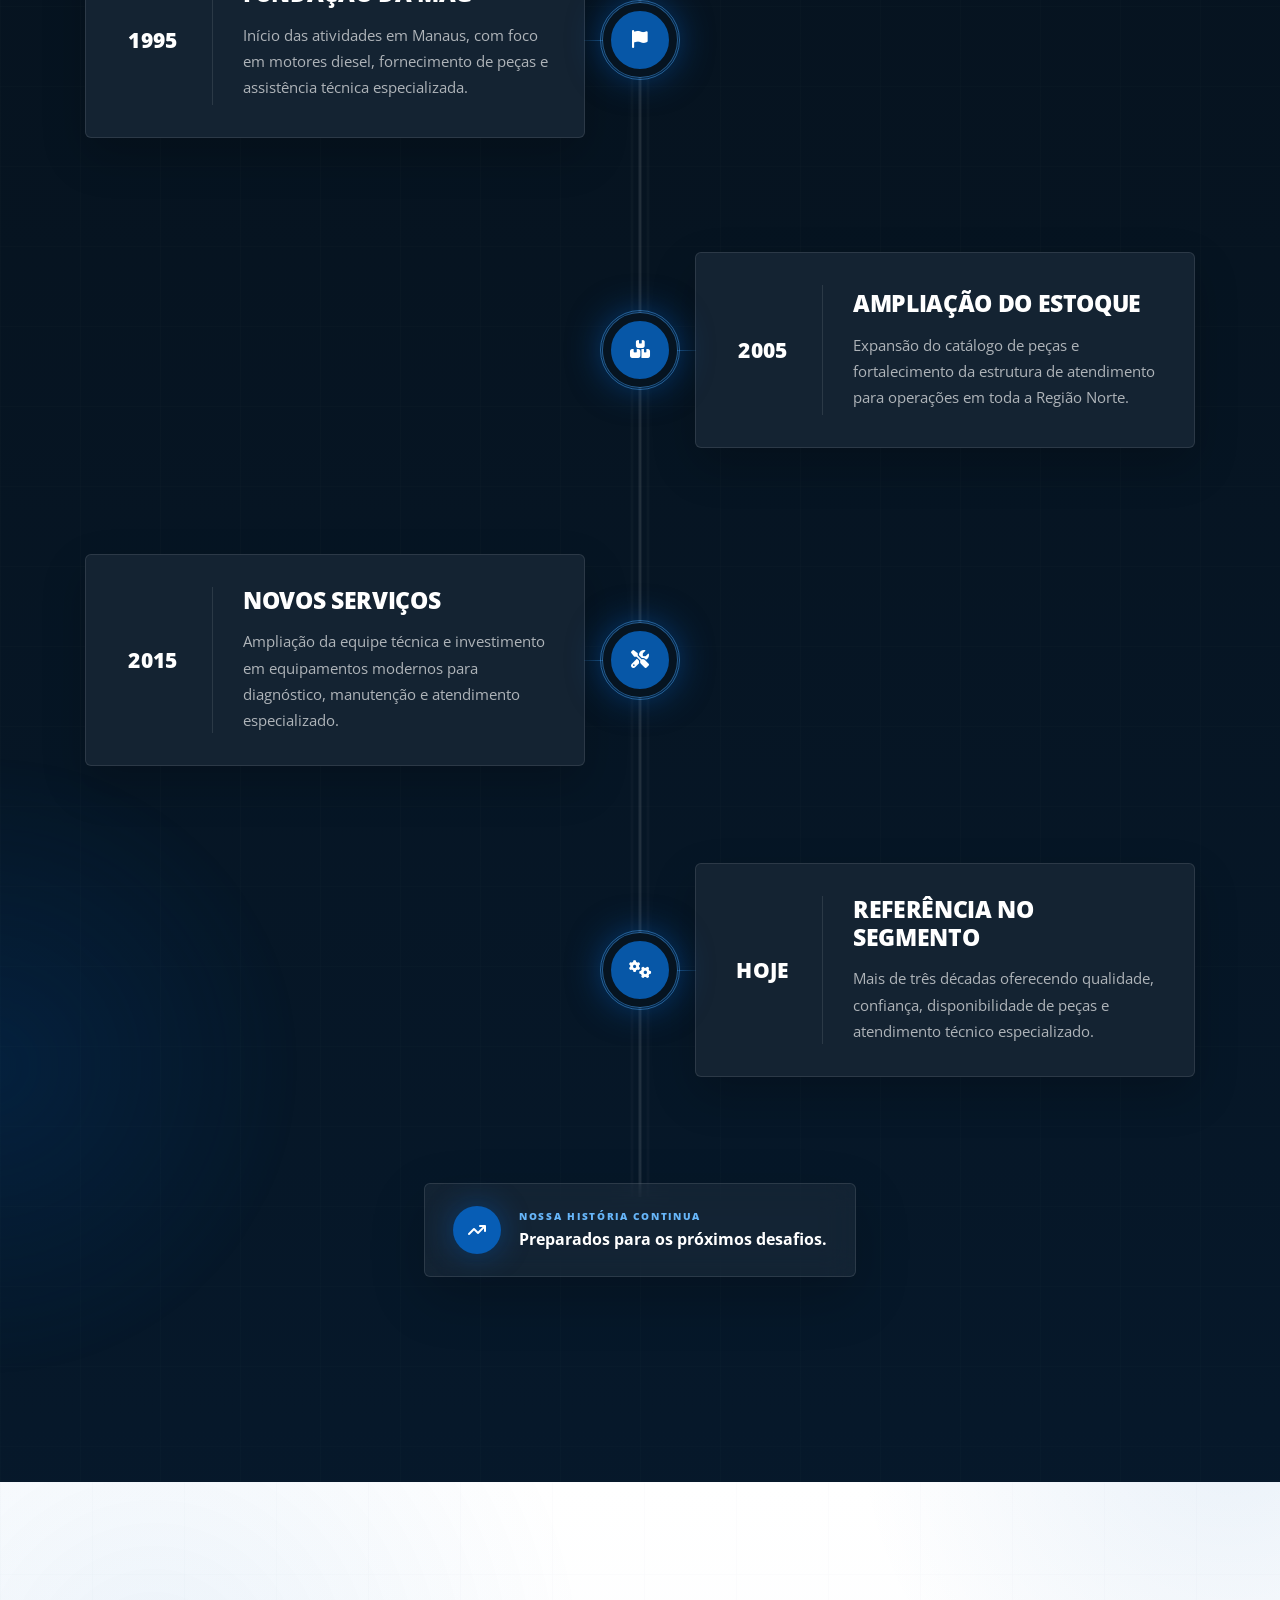
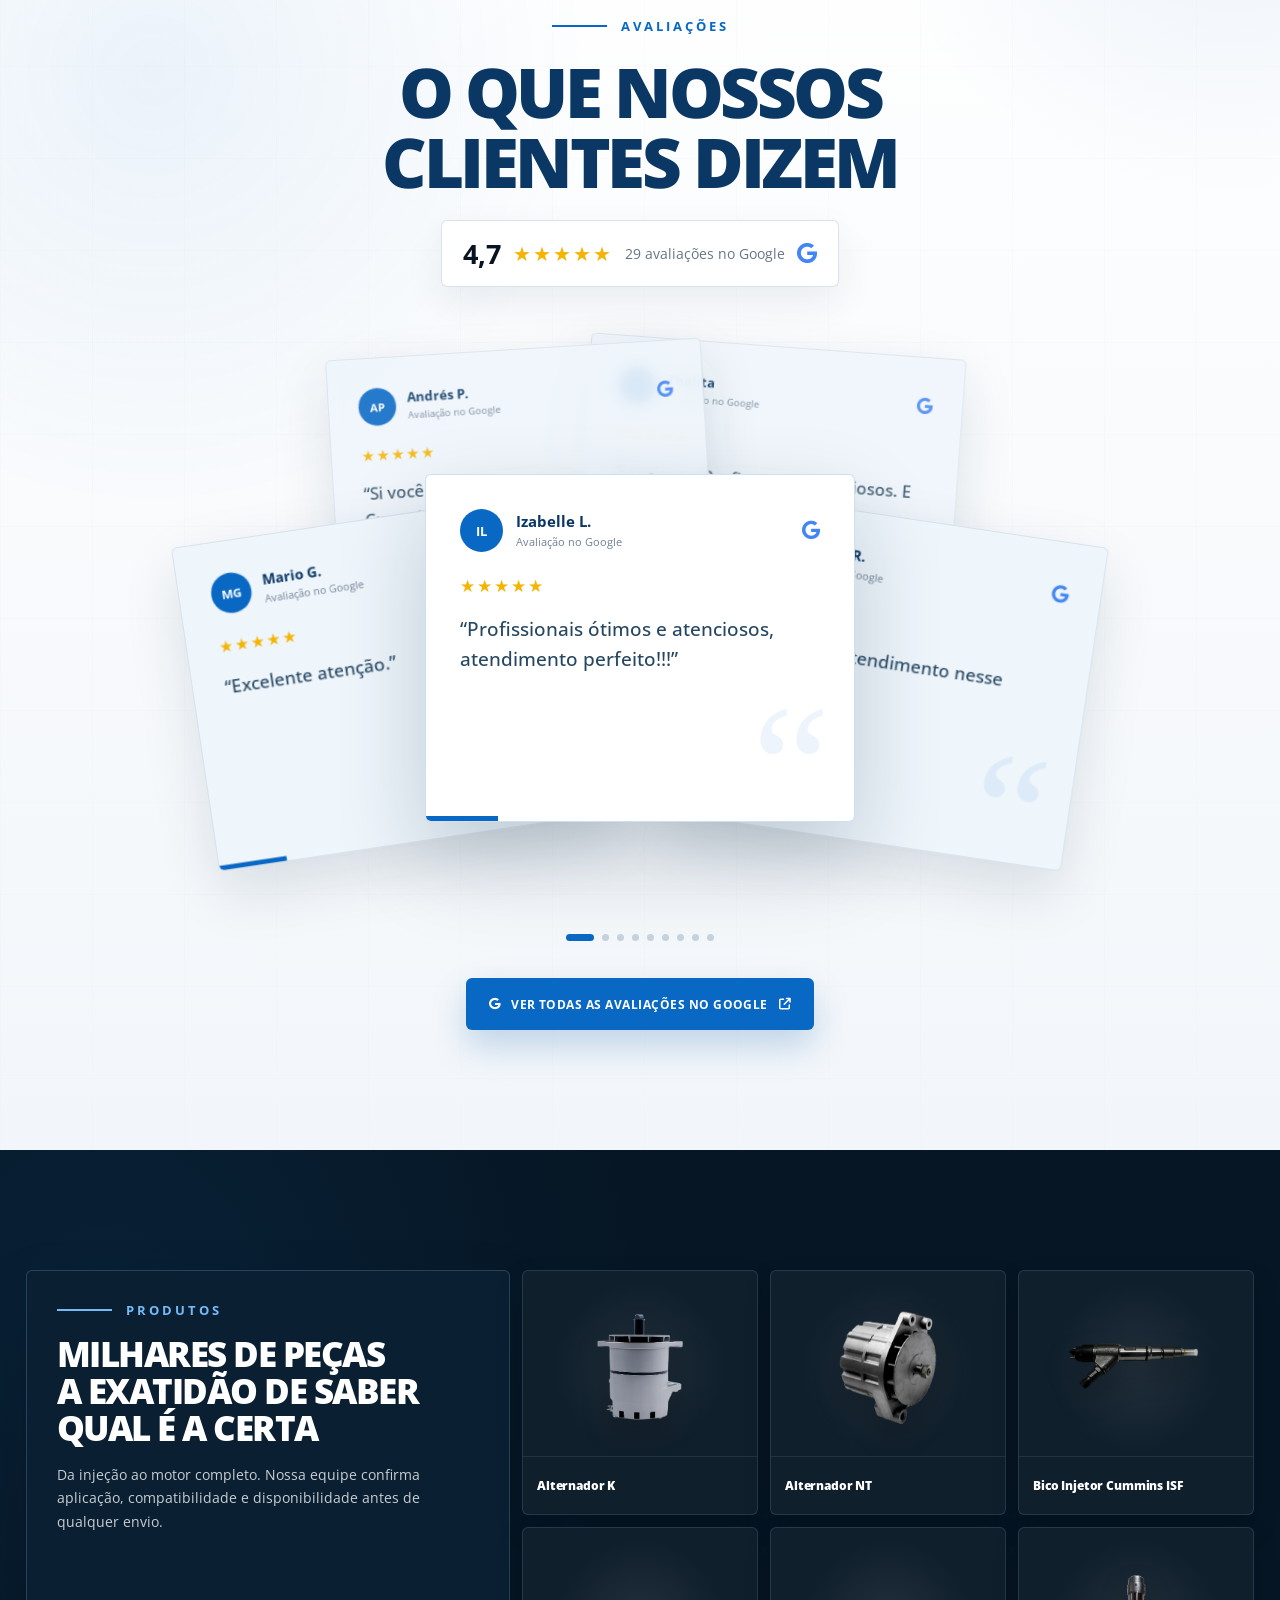
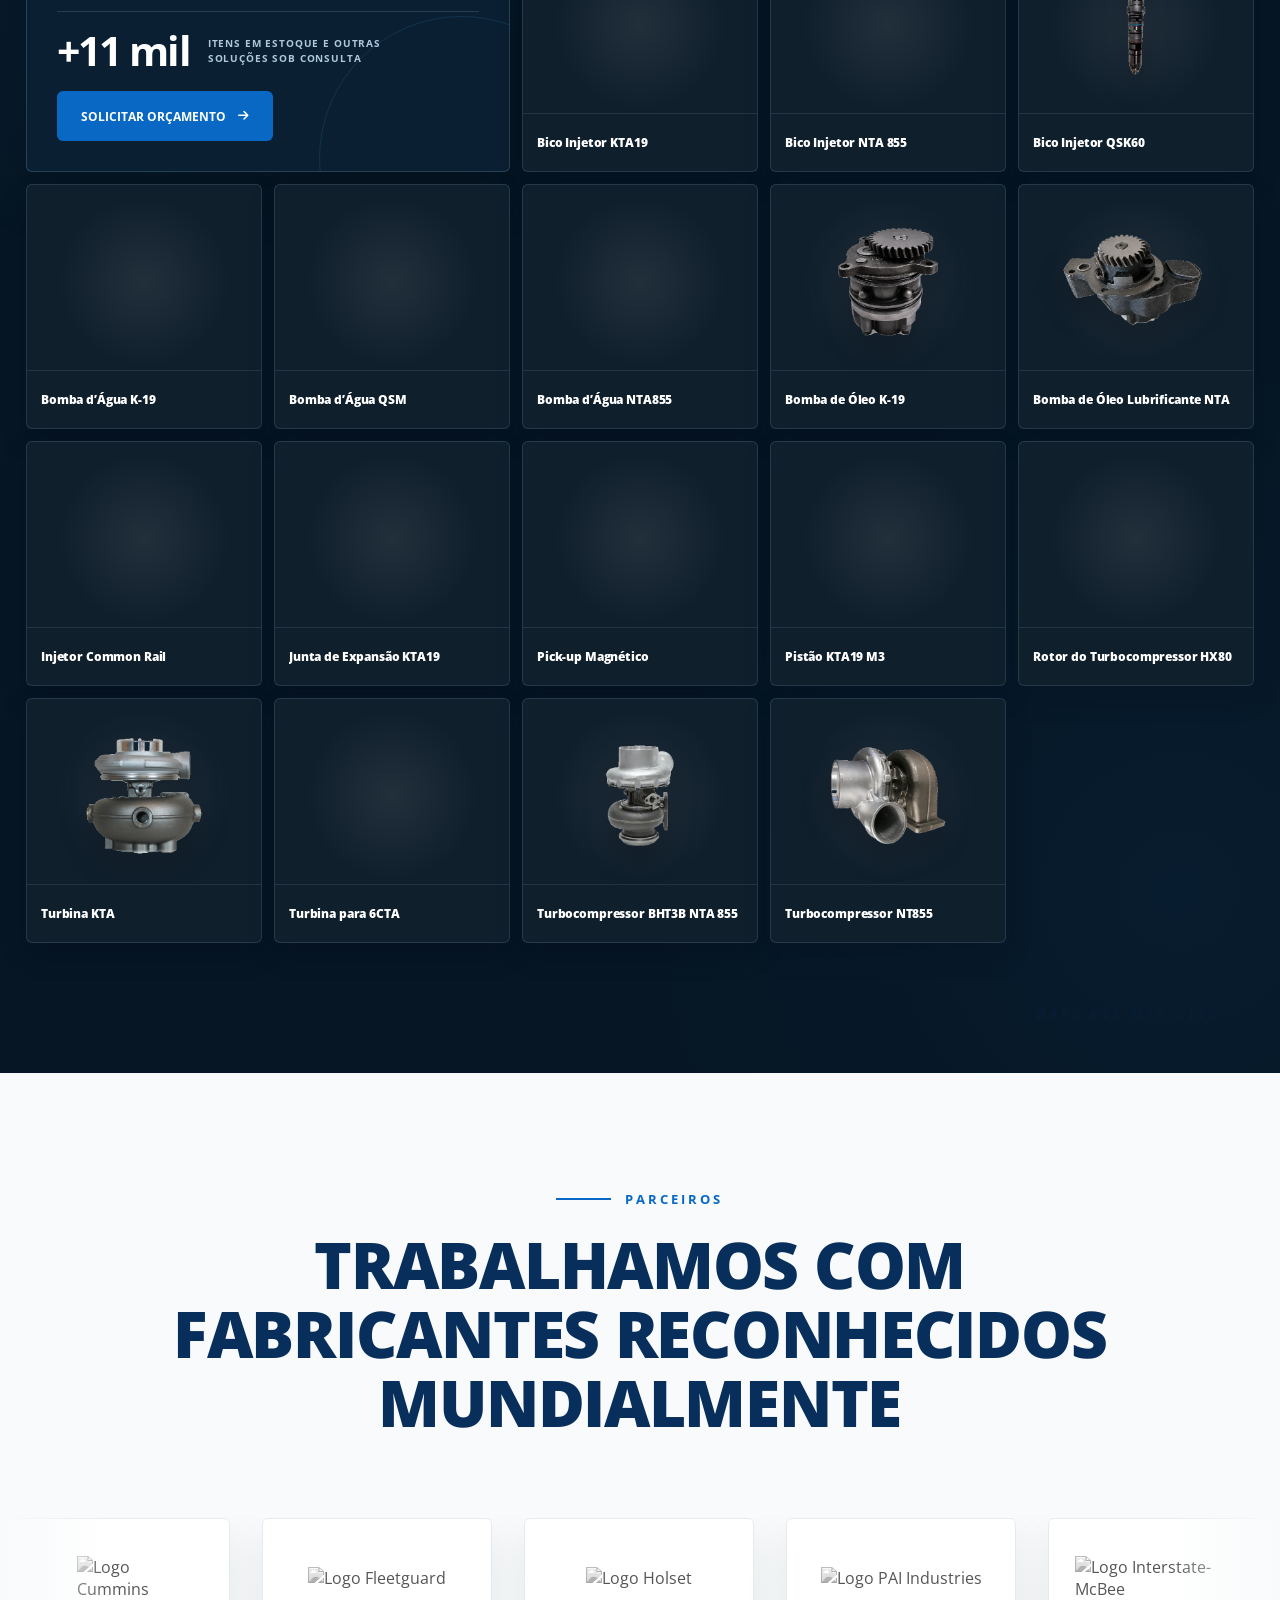
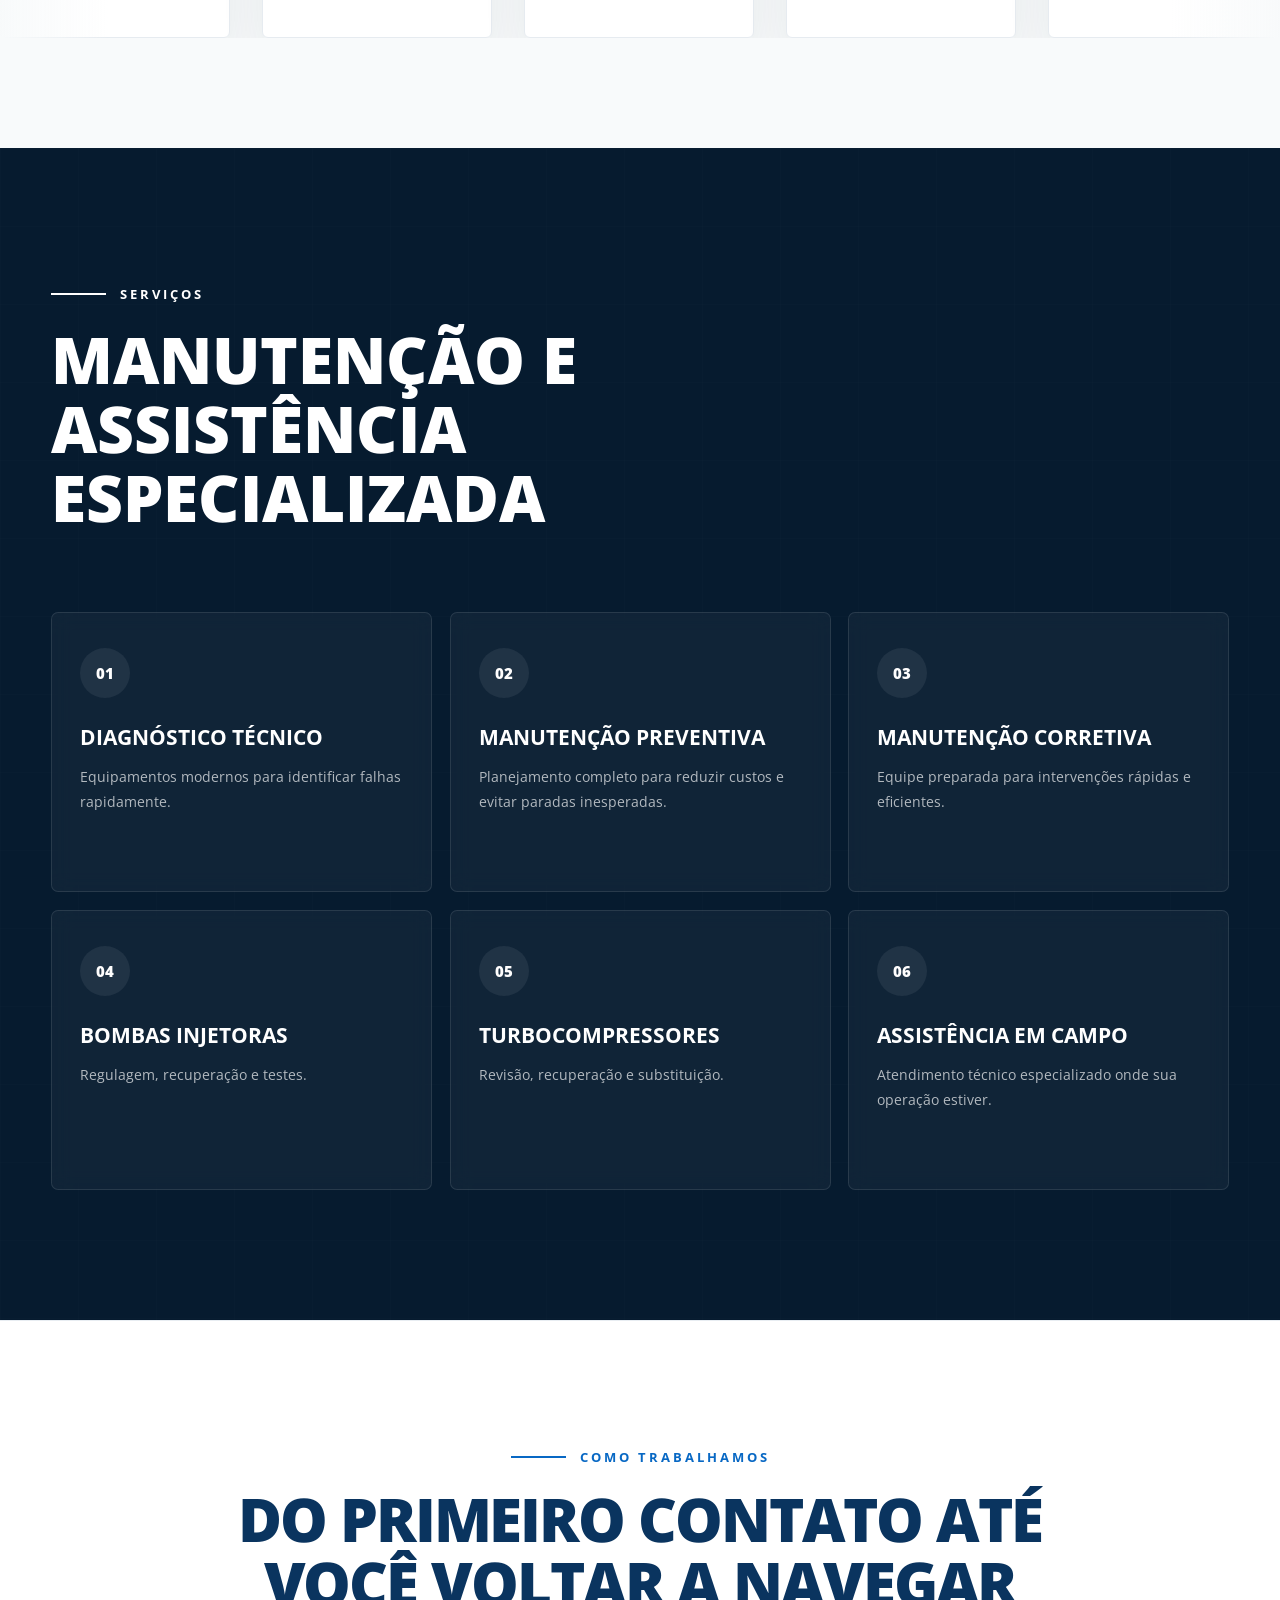
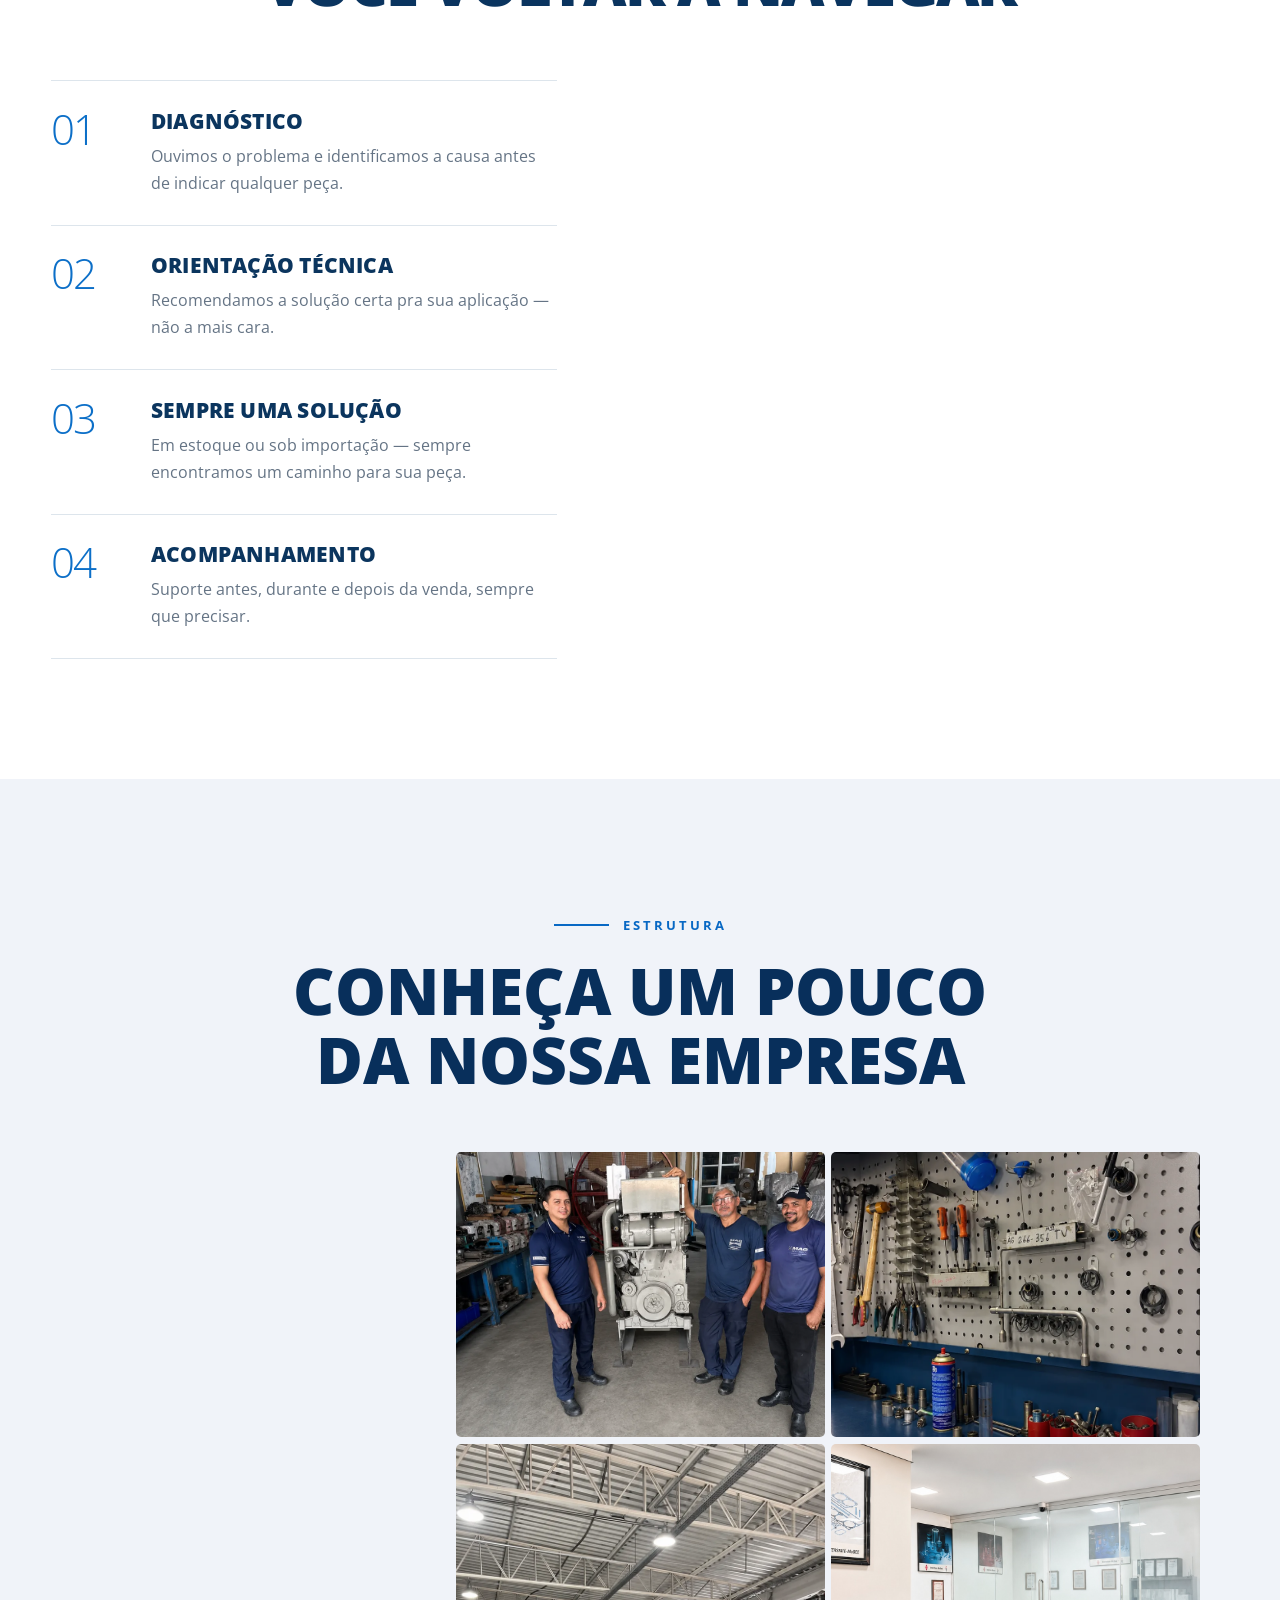
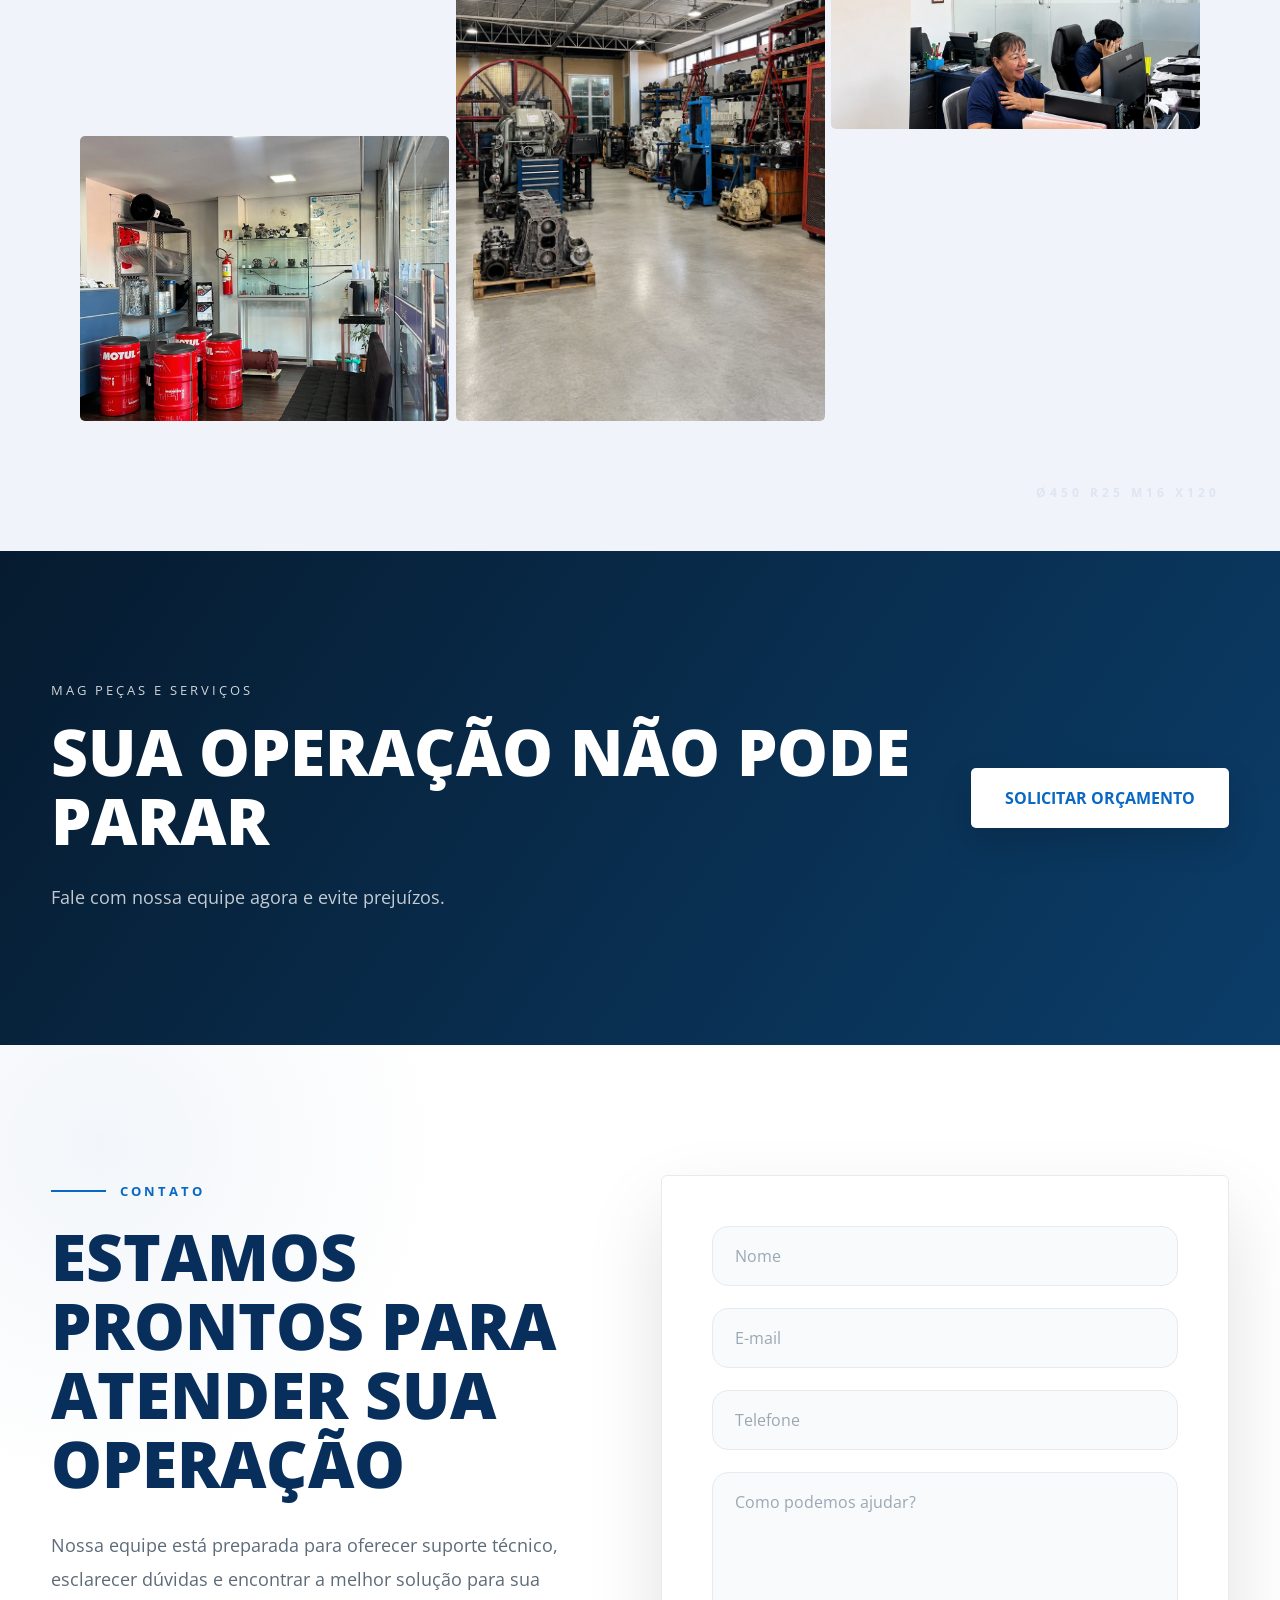
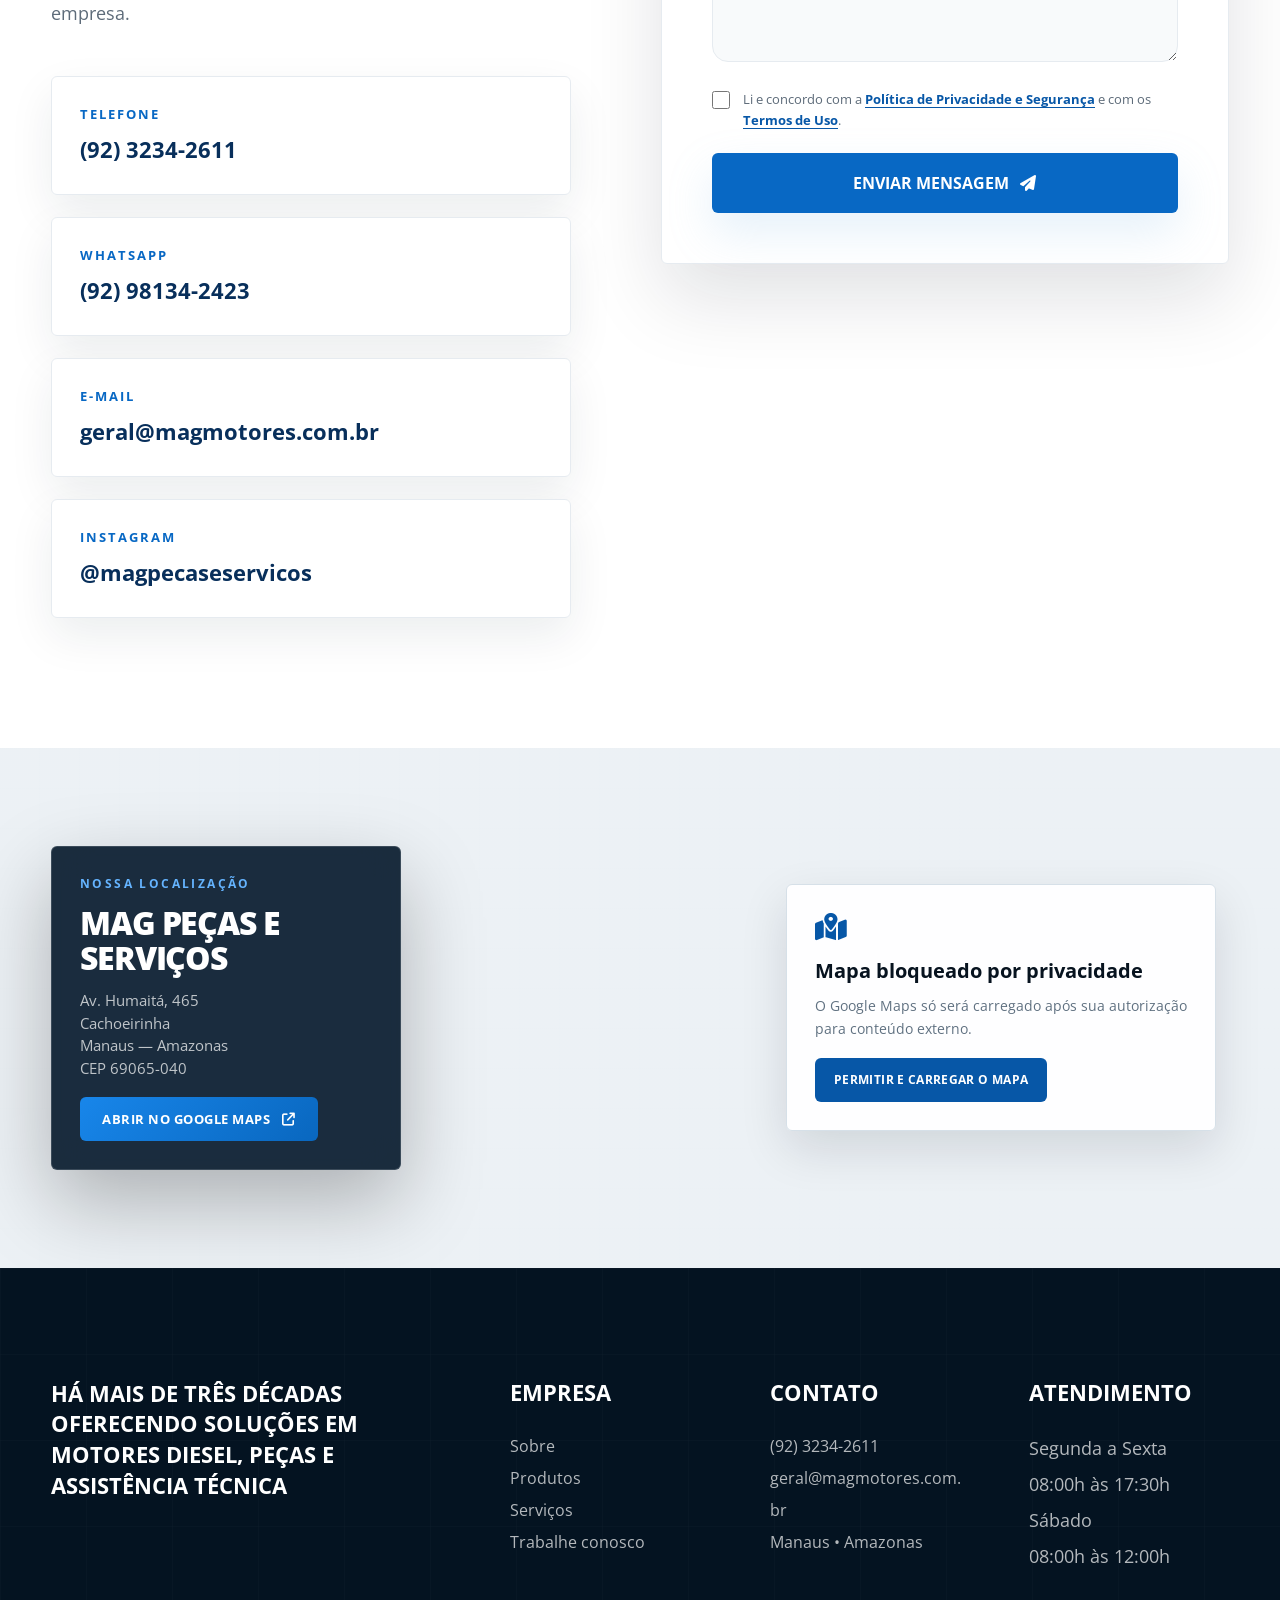
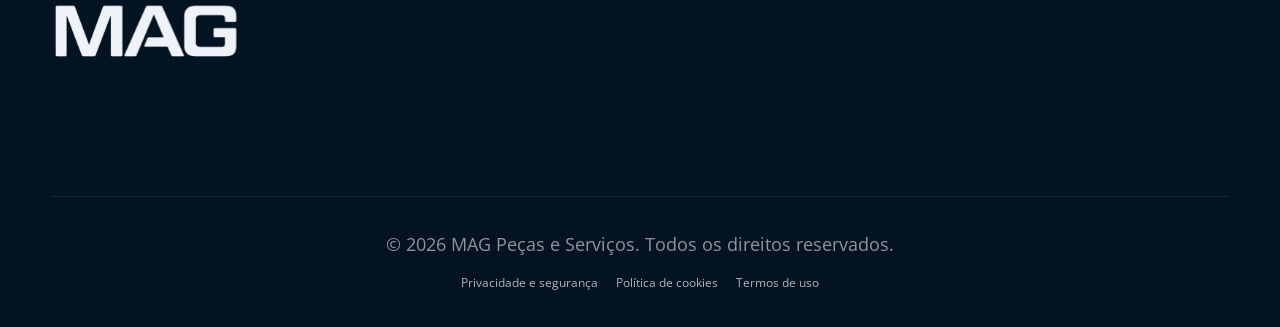
==== commit 743dab27: "Merge branch 'main' of https://github.com/iomaris/Site-MAG" ====
--- a/index.html
+++ b/index.html
@@ -62,7 +62,11 @@
 
     <link rel="stylesheet" href="assets/css/mag-targeted-update.css?v=32.0">
 
+<<<<<<< HEAD
     <link rel="stylesheet" href="assets/css/mag-user-fixes.css?v=37.0">
+=======
+    <link rel="stylesheet" href="assets/css/mag-user-fixes.css?v=36.0">
+>>>>>>> ab3c5cbb555c3d1d65b32bd26d43de2db6bb84d2
 
 </head>
 
--- a/assets/css/mag-user-fixes.css
+++ b/assets/css/mag-user-fixes.css
@@ -962,6 +962,7 @@
         height:18px;
     }
 }
+<<<<<<< HEAD
 
 /* =====================================================================
    AJUSTE 37 — ONDAS SEM CORTE NAS LATERAIS DO CELULAR
@@ -980,3 +981,5 @@
         display:block;
     }
 }
+=======
+>>>>>>> ab3c5cbb555c3d1d65b32bd26d43de2db6bb84d2
--- a/assets/css/mag-user-fixes.css
+++ b/assets/css/mag-user-fixes.css
@@ -962,6 +962,7 @@
         height:18px;
     }
 }
+<<<<<<< HEAD
 
 /* =====================================================================
    AJUSTE 37 — ONDAS SEM CORTE NAS LATERAIS DO CELULAR
@@ -980,3 +981,5 @@
         display:block;
     }
 }
+=======
+>>>>>>> ab3c5cbb555c3d1d65b32bd26d43de2db6bb84d2
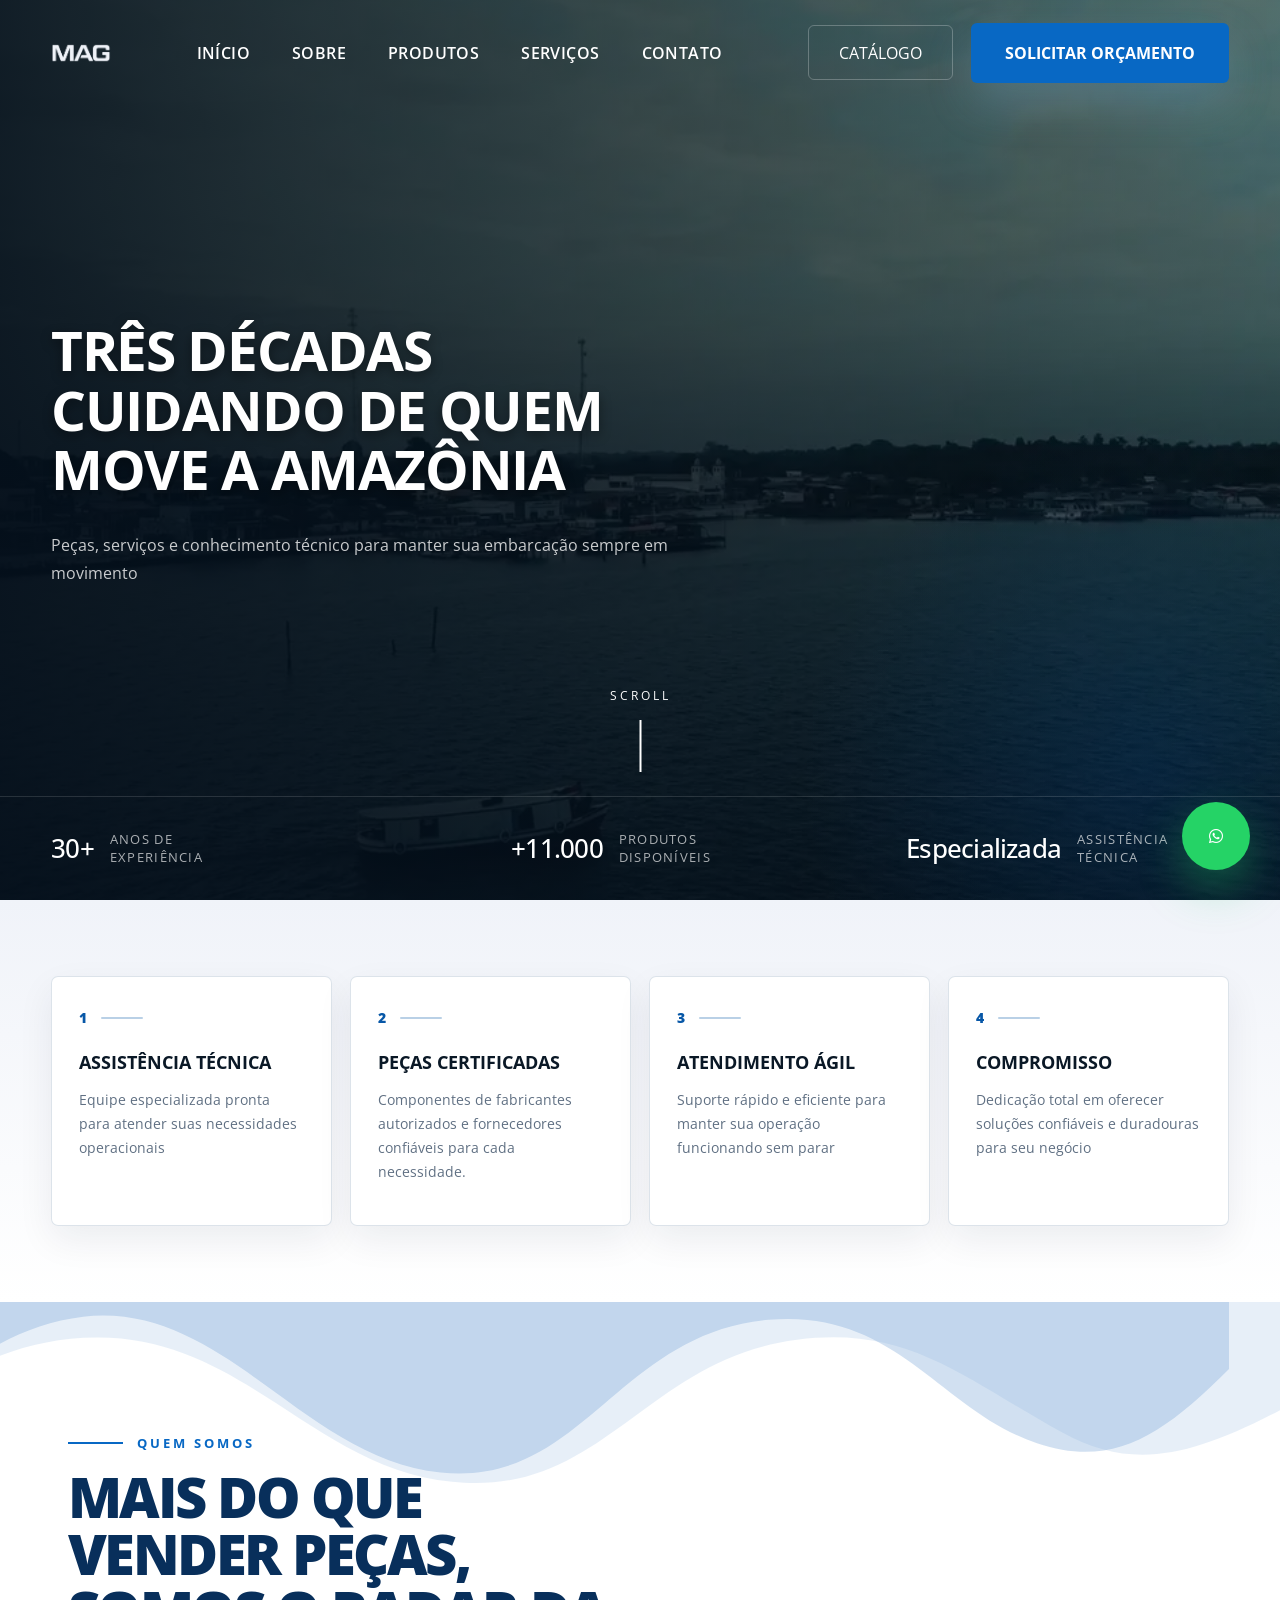
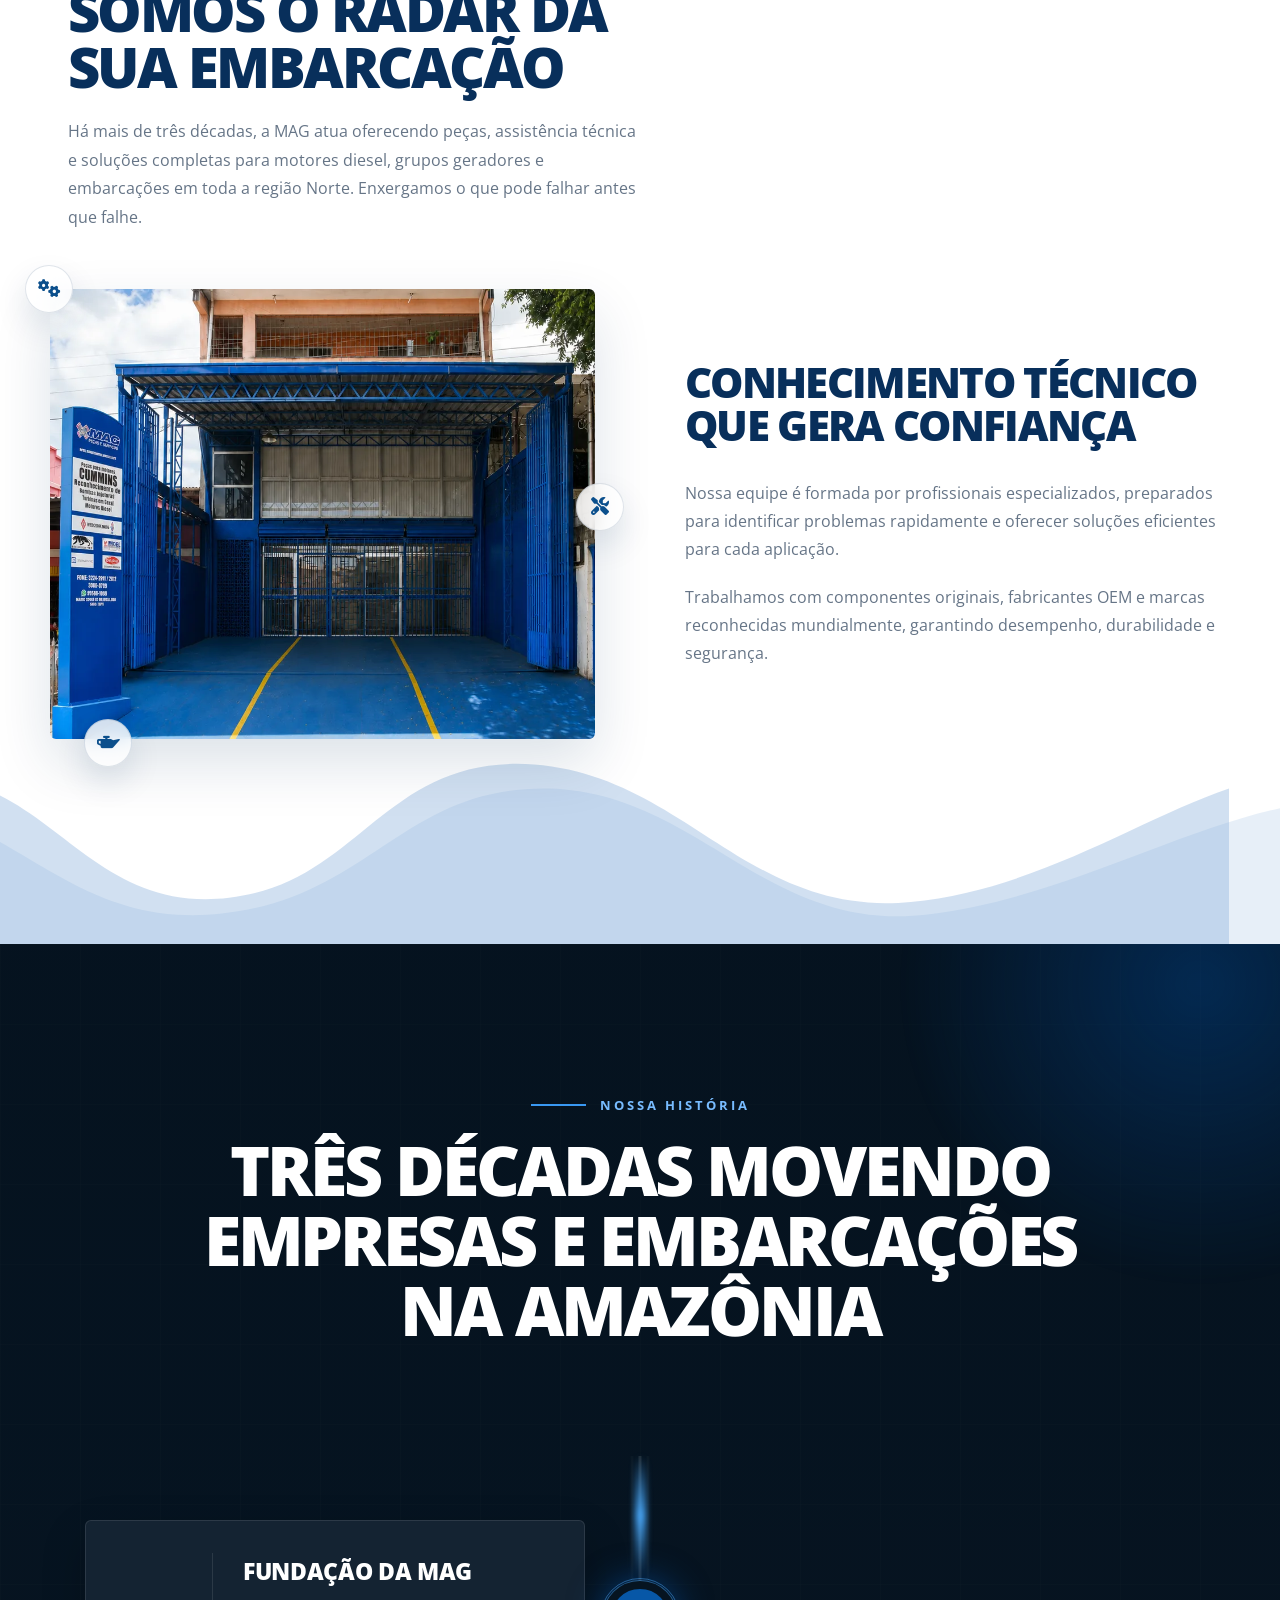
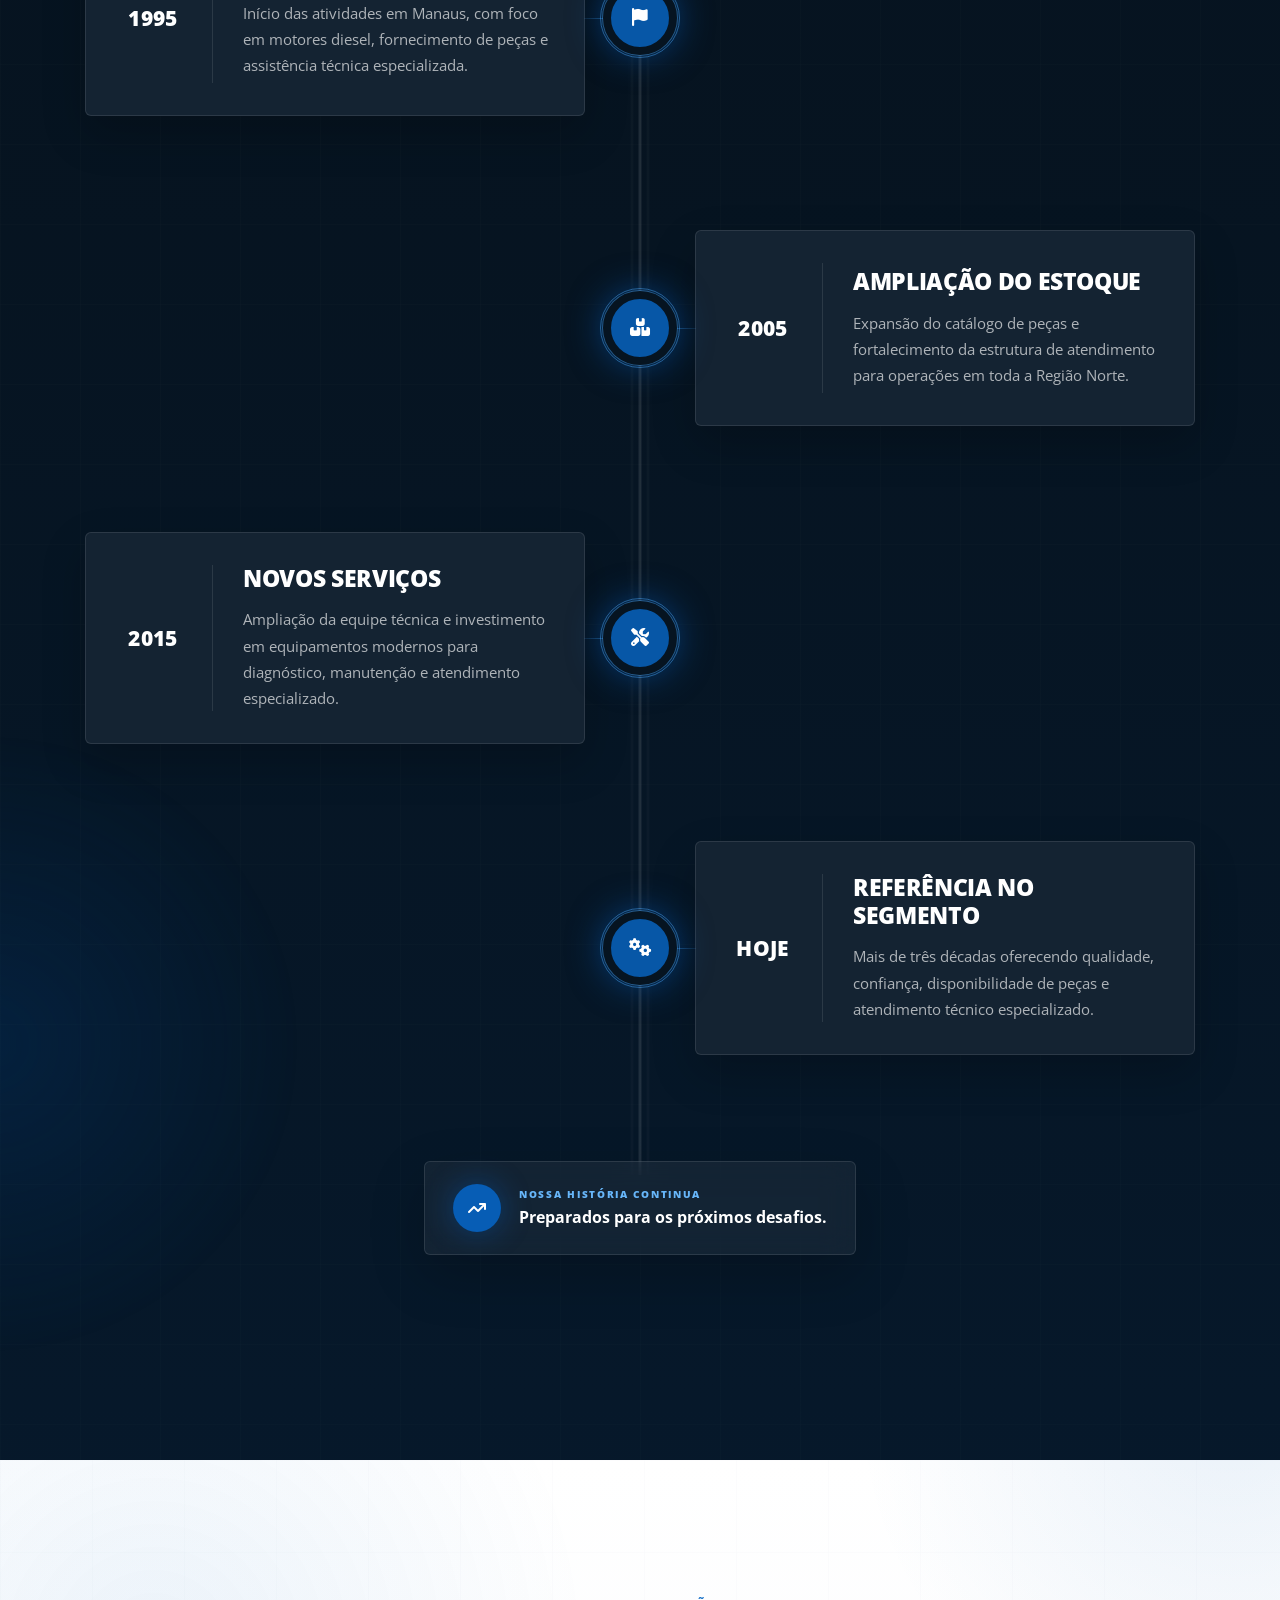
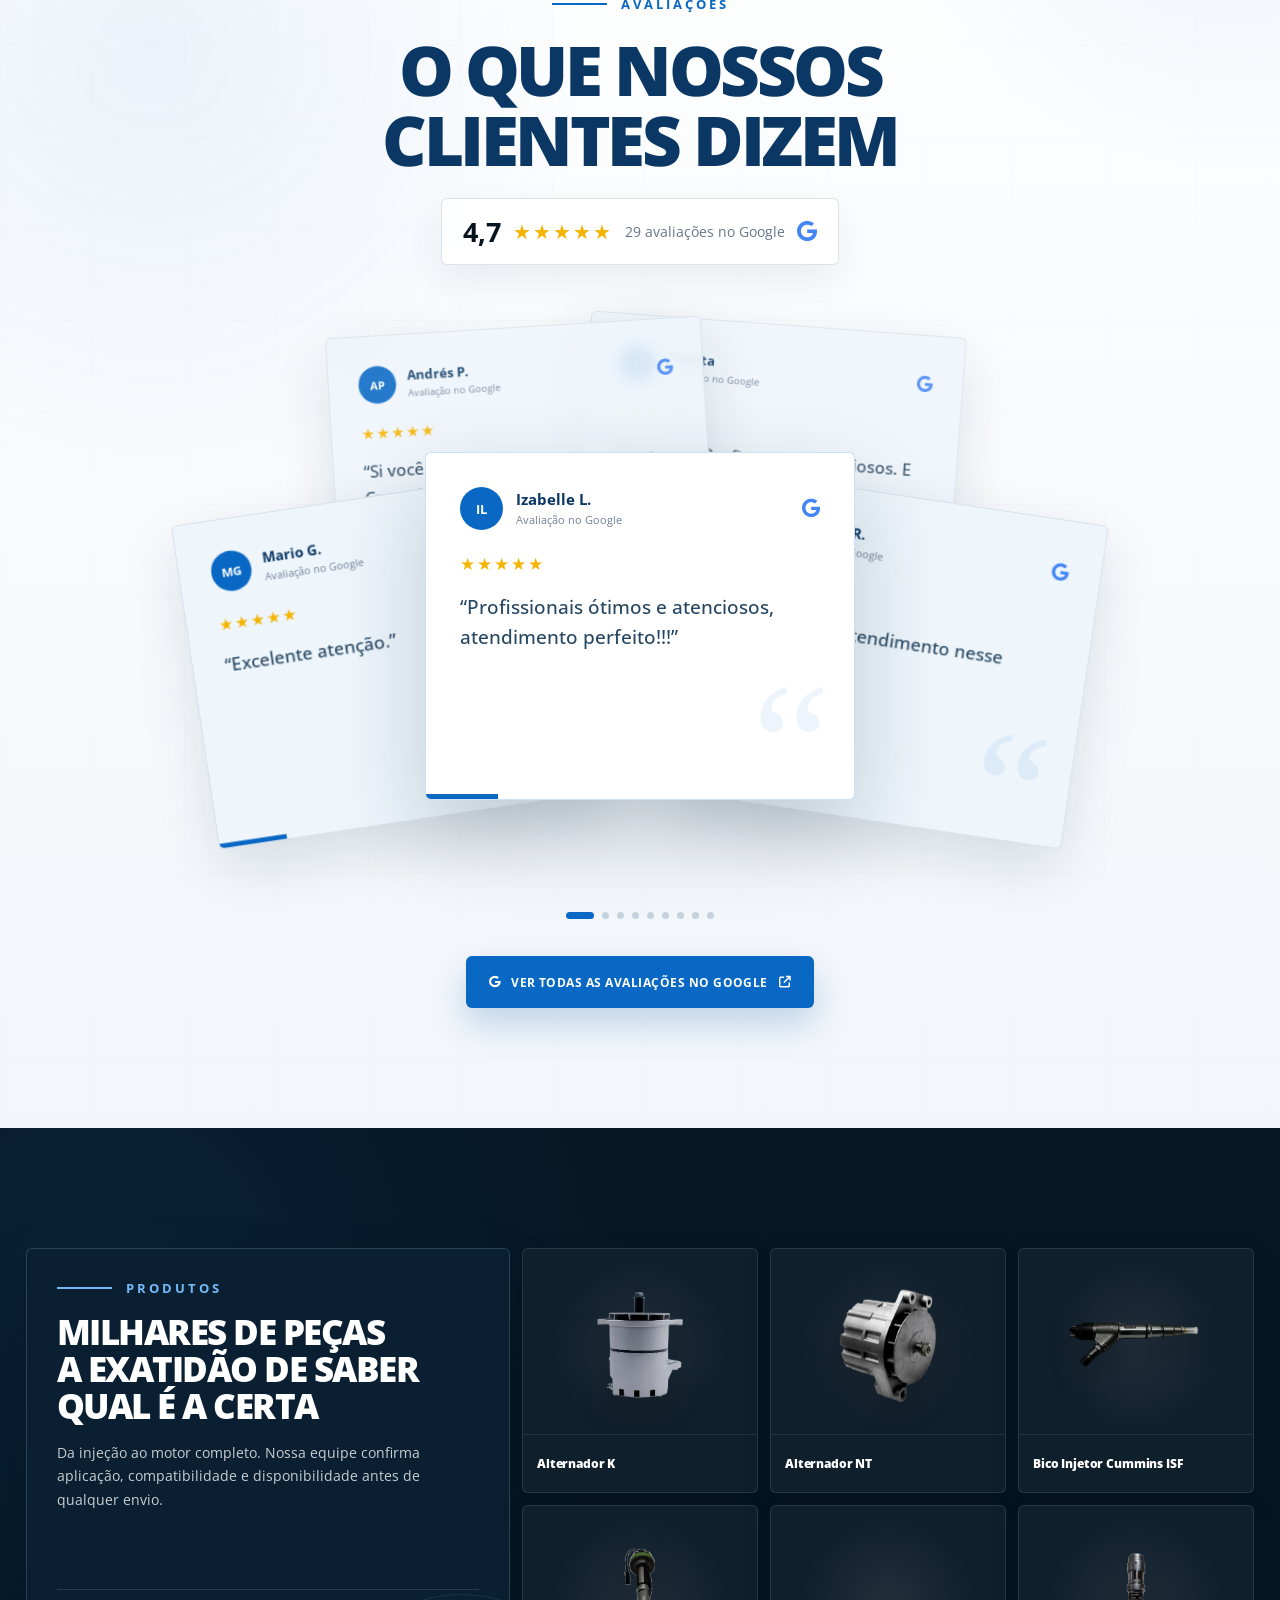
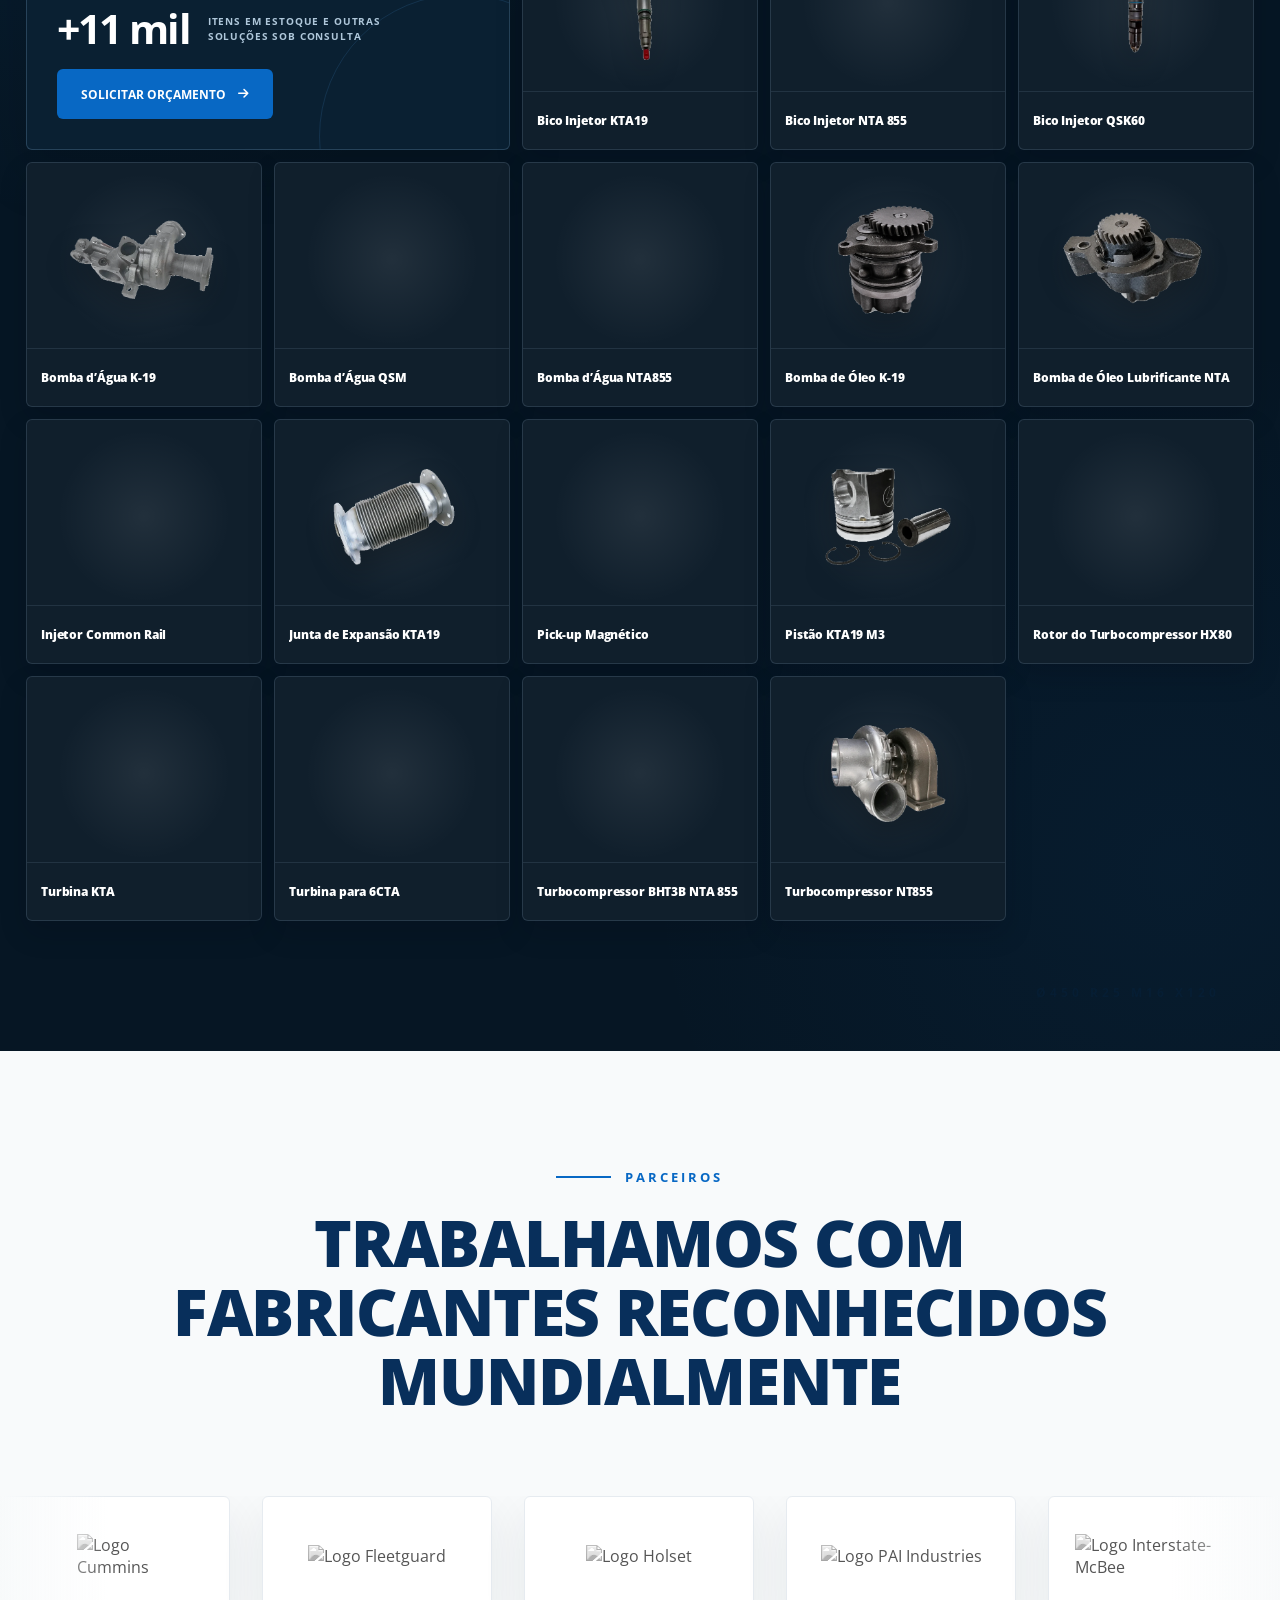
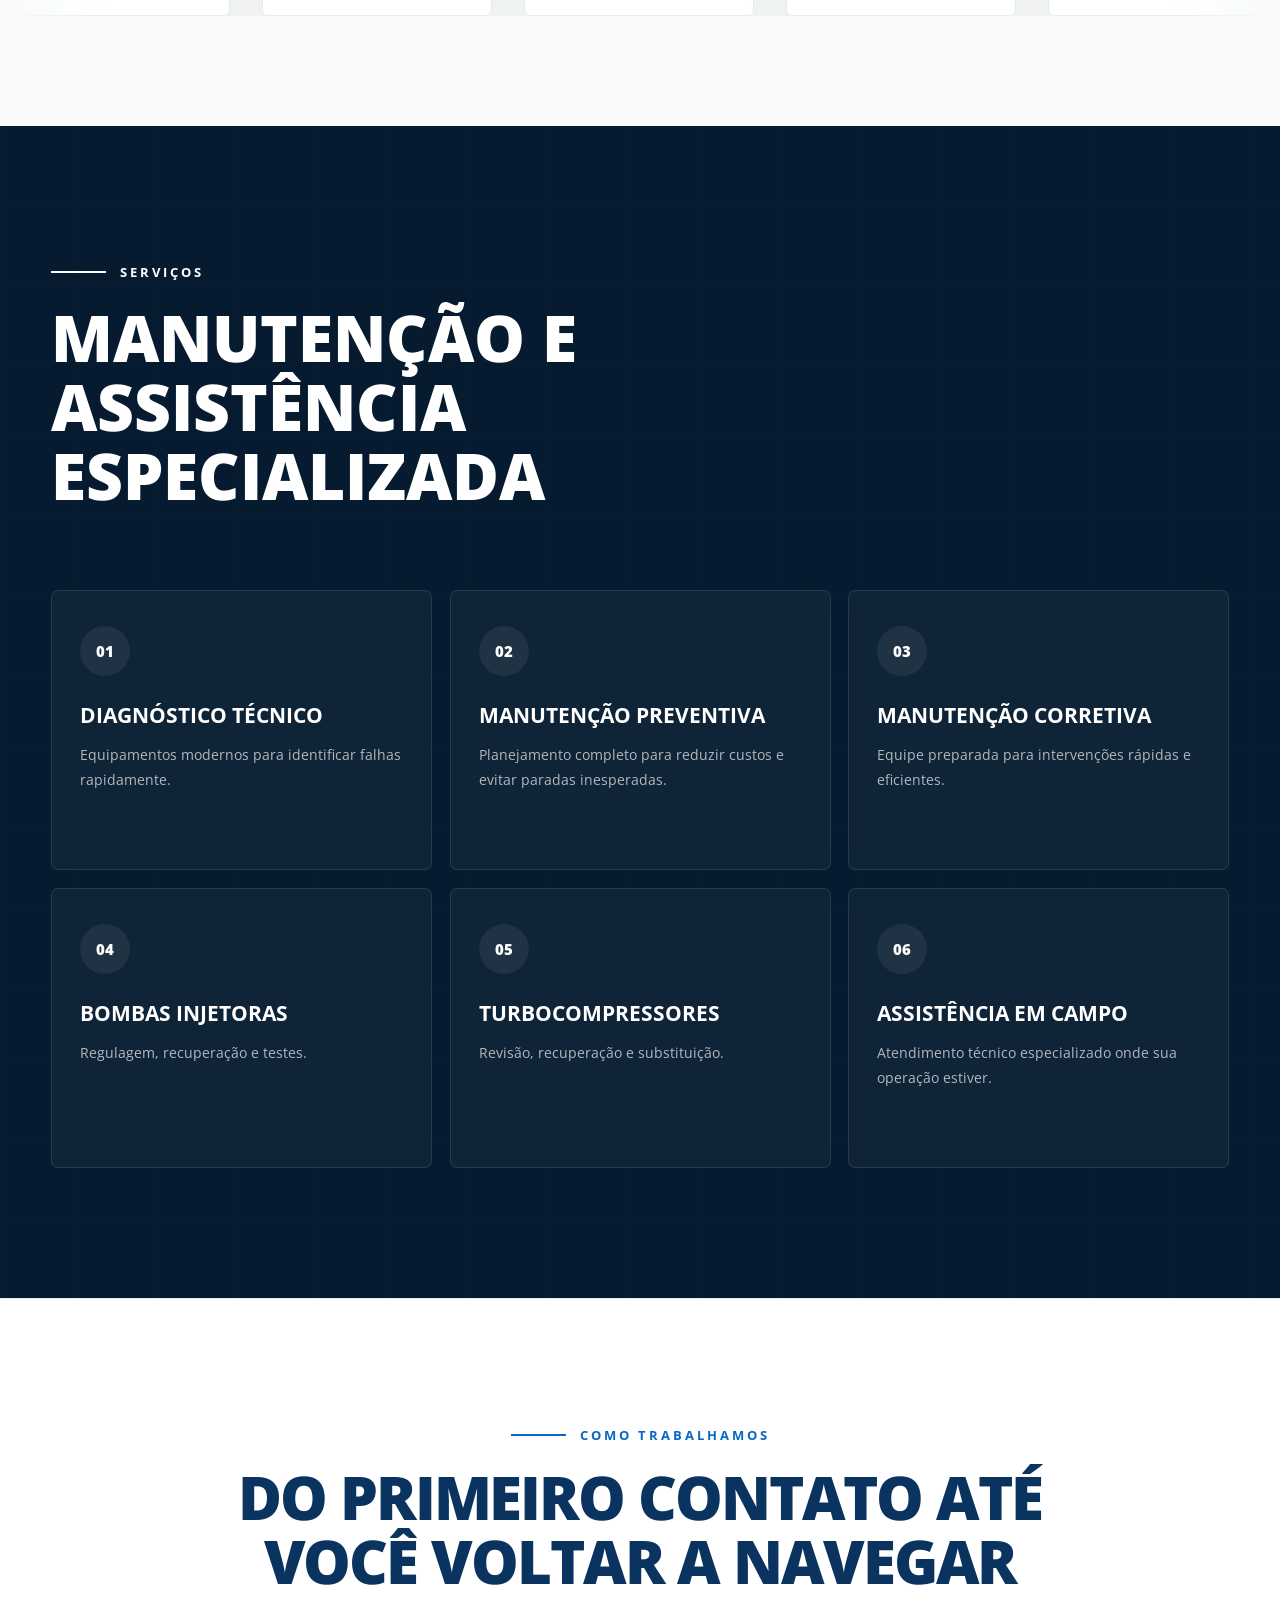
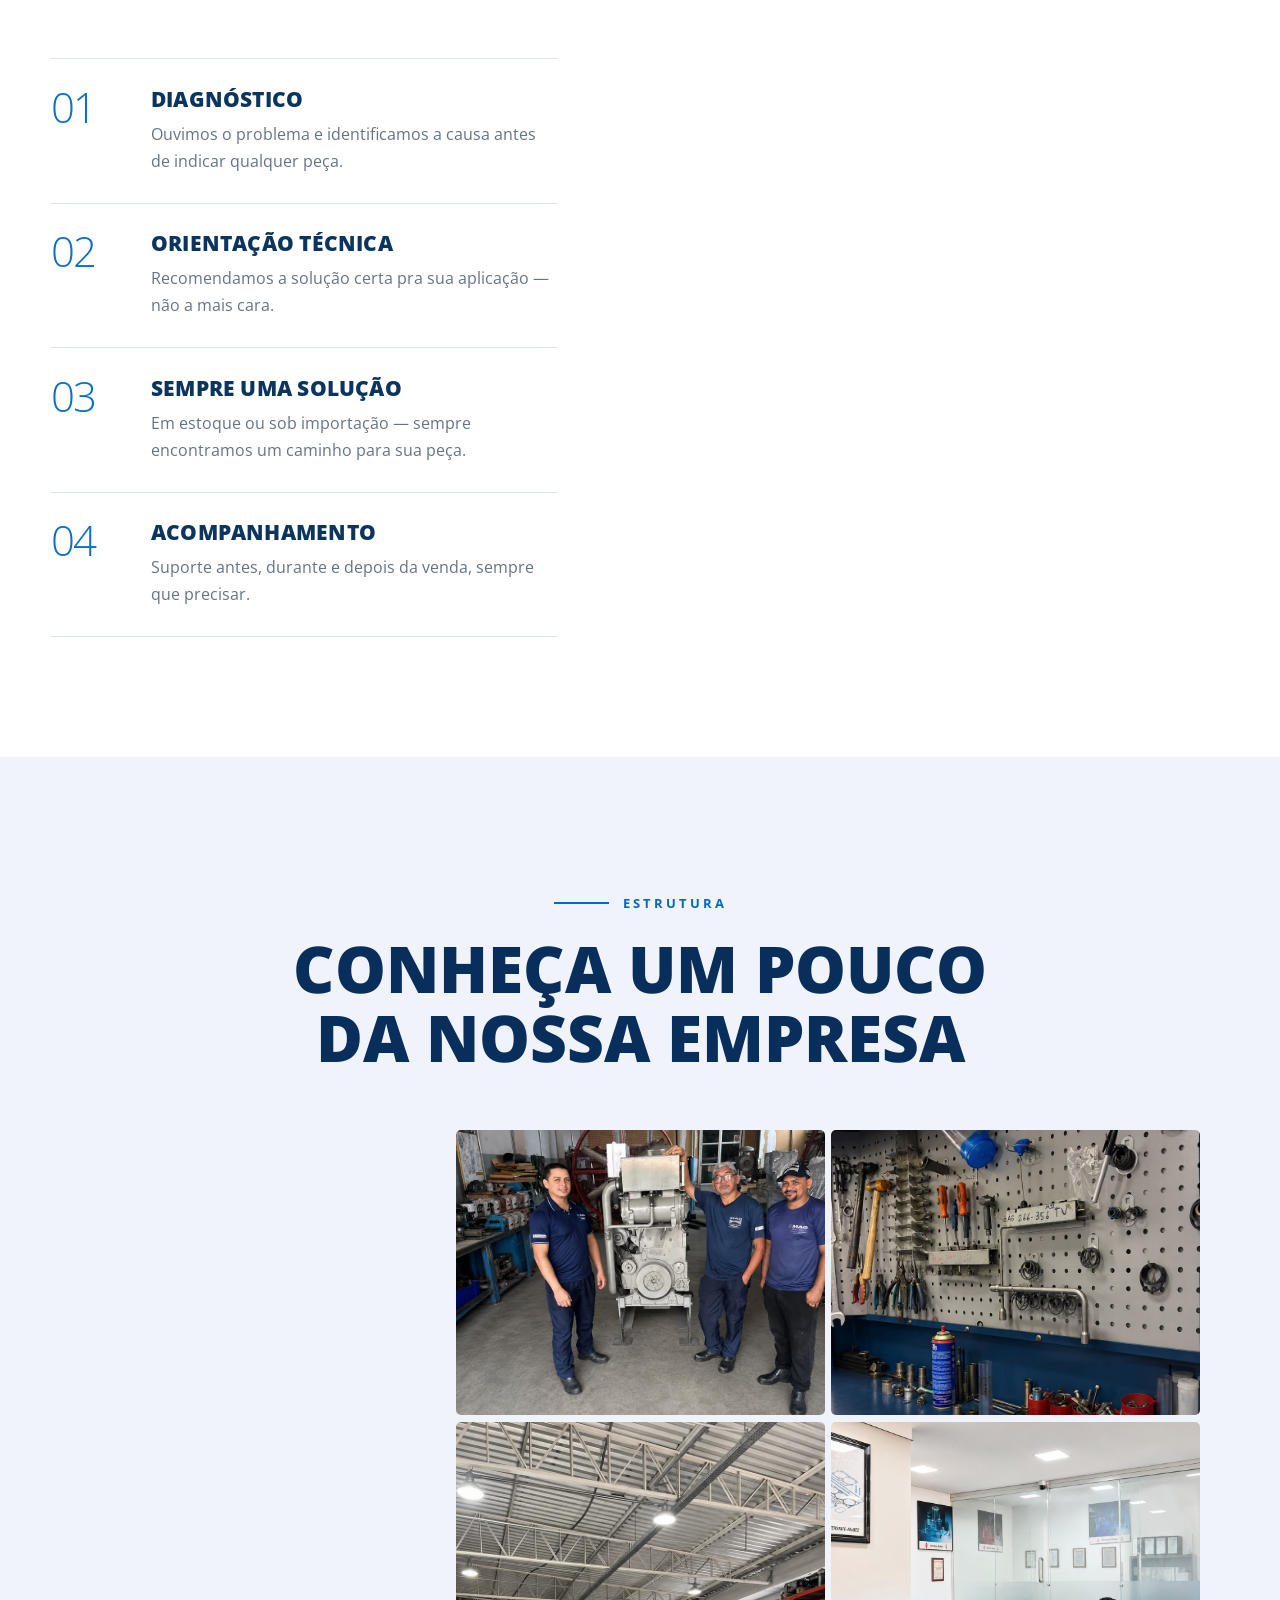
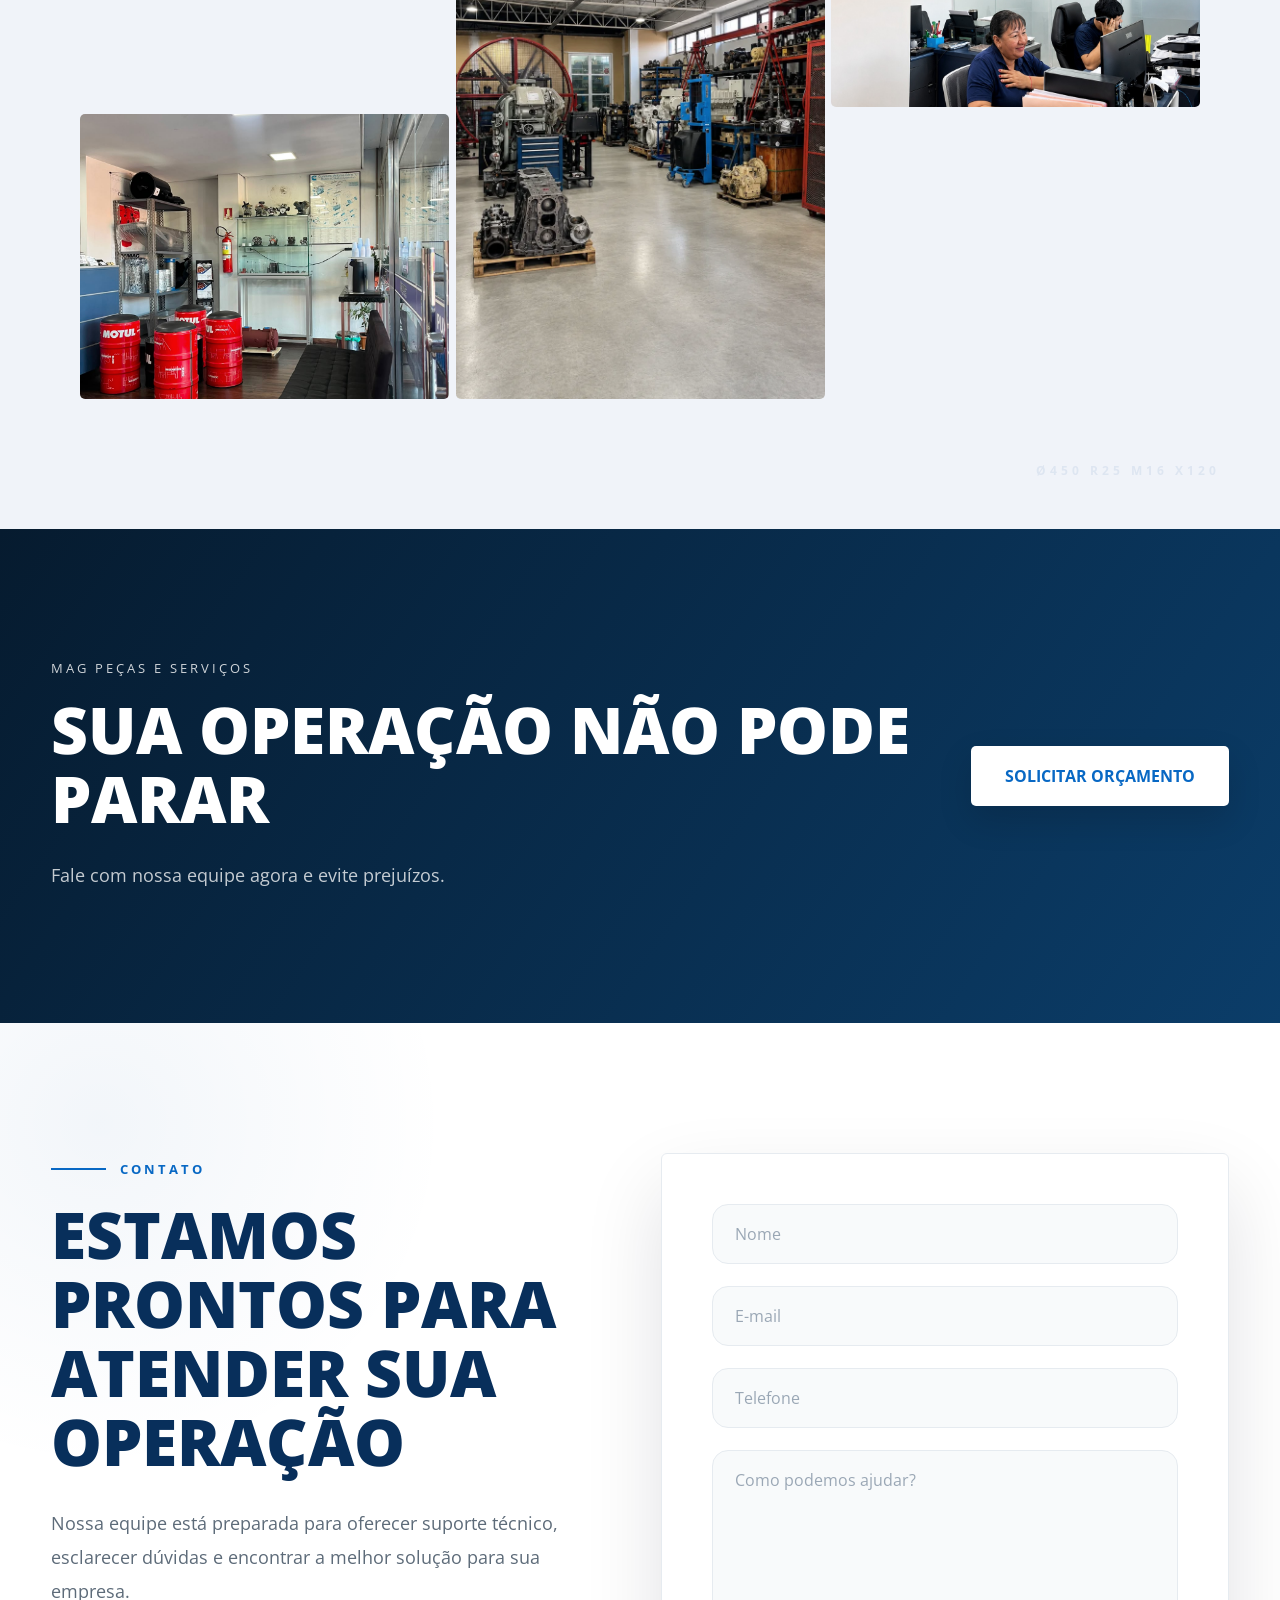
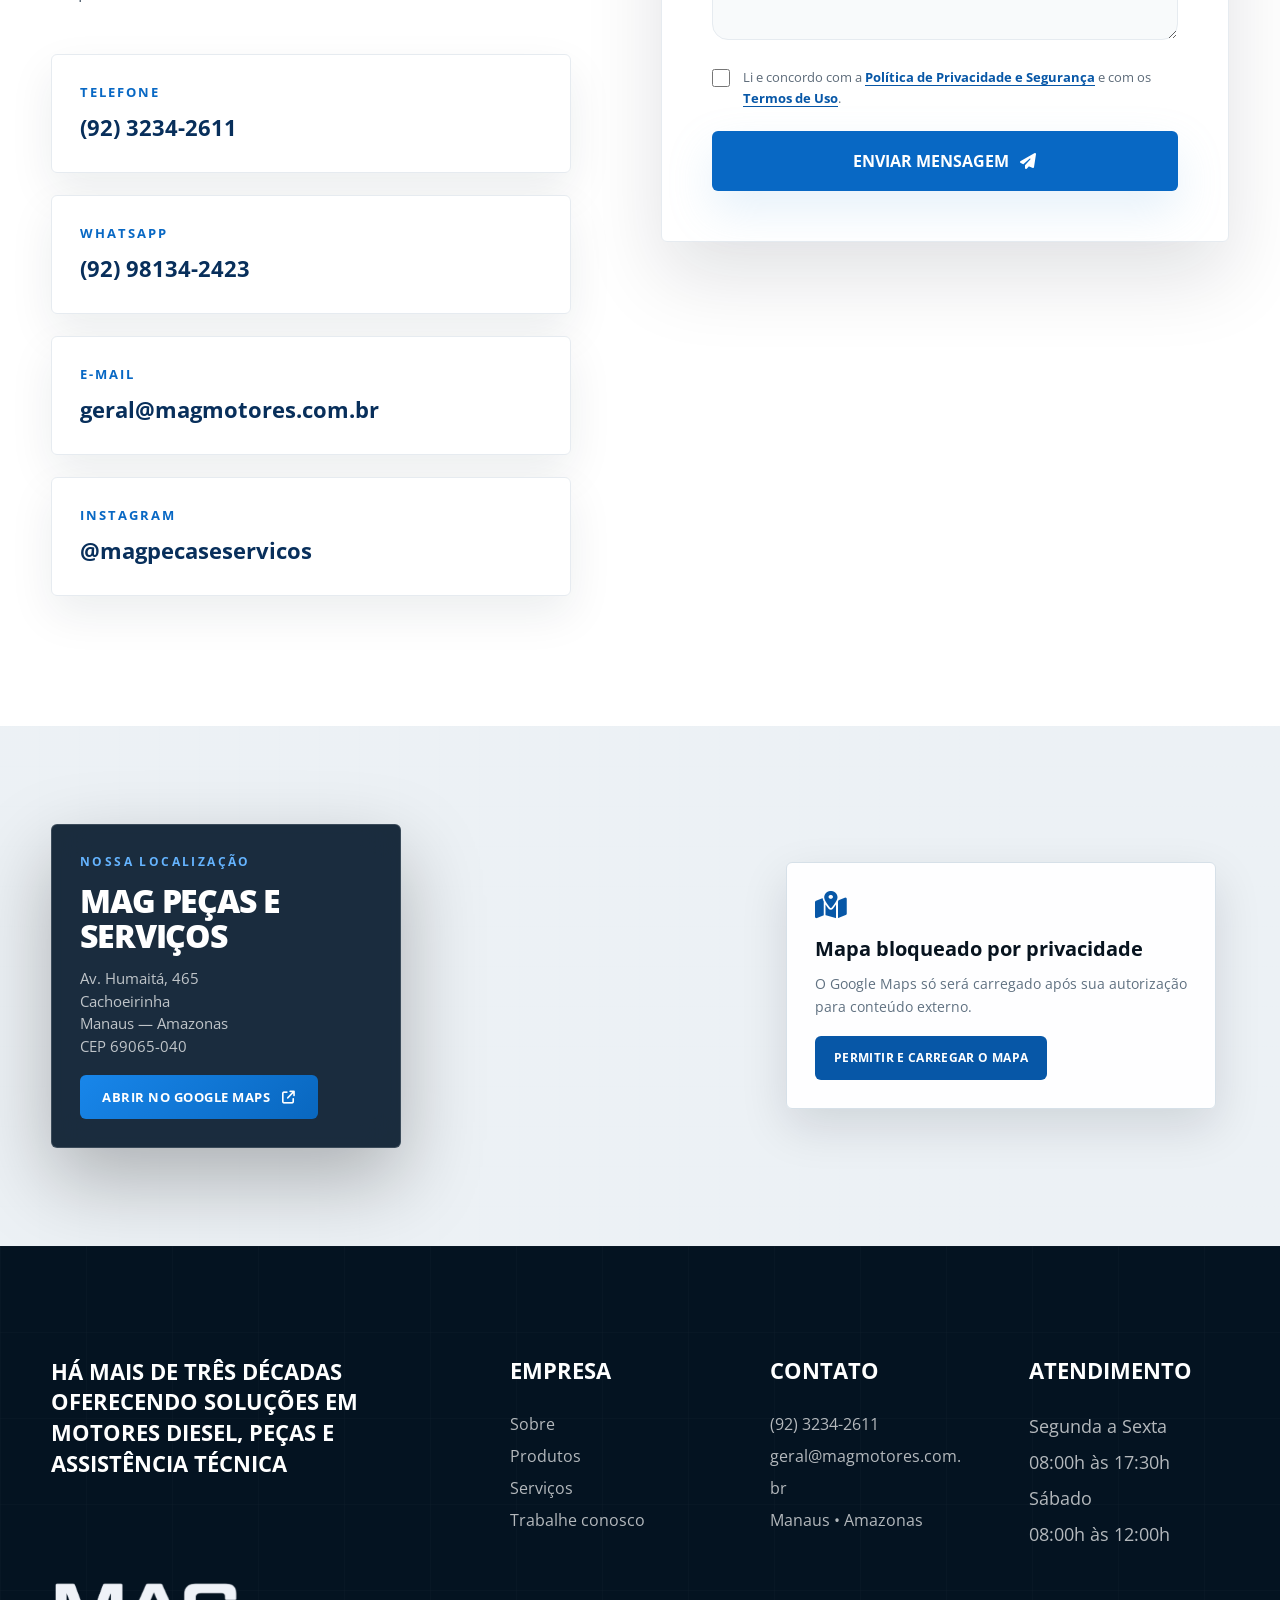
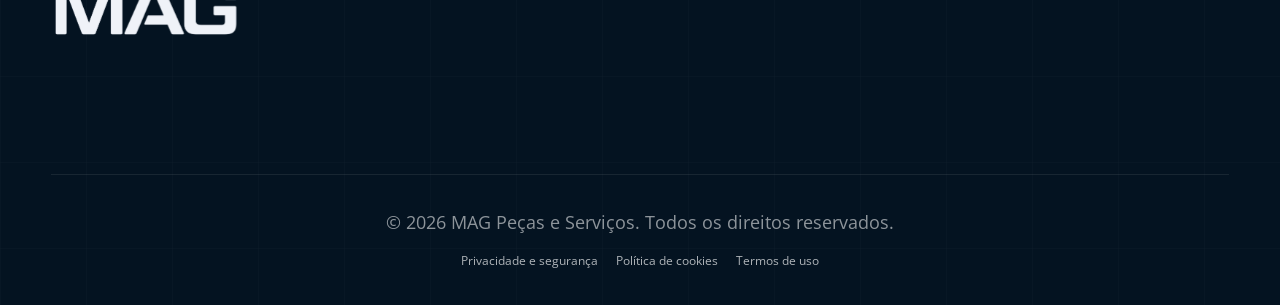
==== commit eab99733: "feito" ====
--- a/index.html
+++ b/index.html
@@ -62,11 +62,11 @@
 
     <link rel="stylesheet" href="assets/css/mag-targeted-update.css?v=32.0">
 
-<<<<<<< HEAD
+
     <link rel="stylesheet" href="assets/css/mag-user-fixes.css?v=37.0">
-=======
+
     <link rel="stylesheet" href="assets/css/mag-user-fixes.css?v=36.0">
->>>>>>> ab3c5cbb555c3d1d65b32bd26d43de2db6bb84d2
+
 
 </head>
 
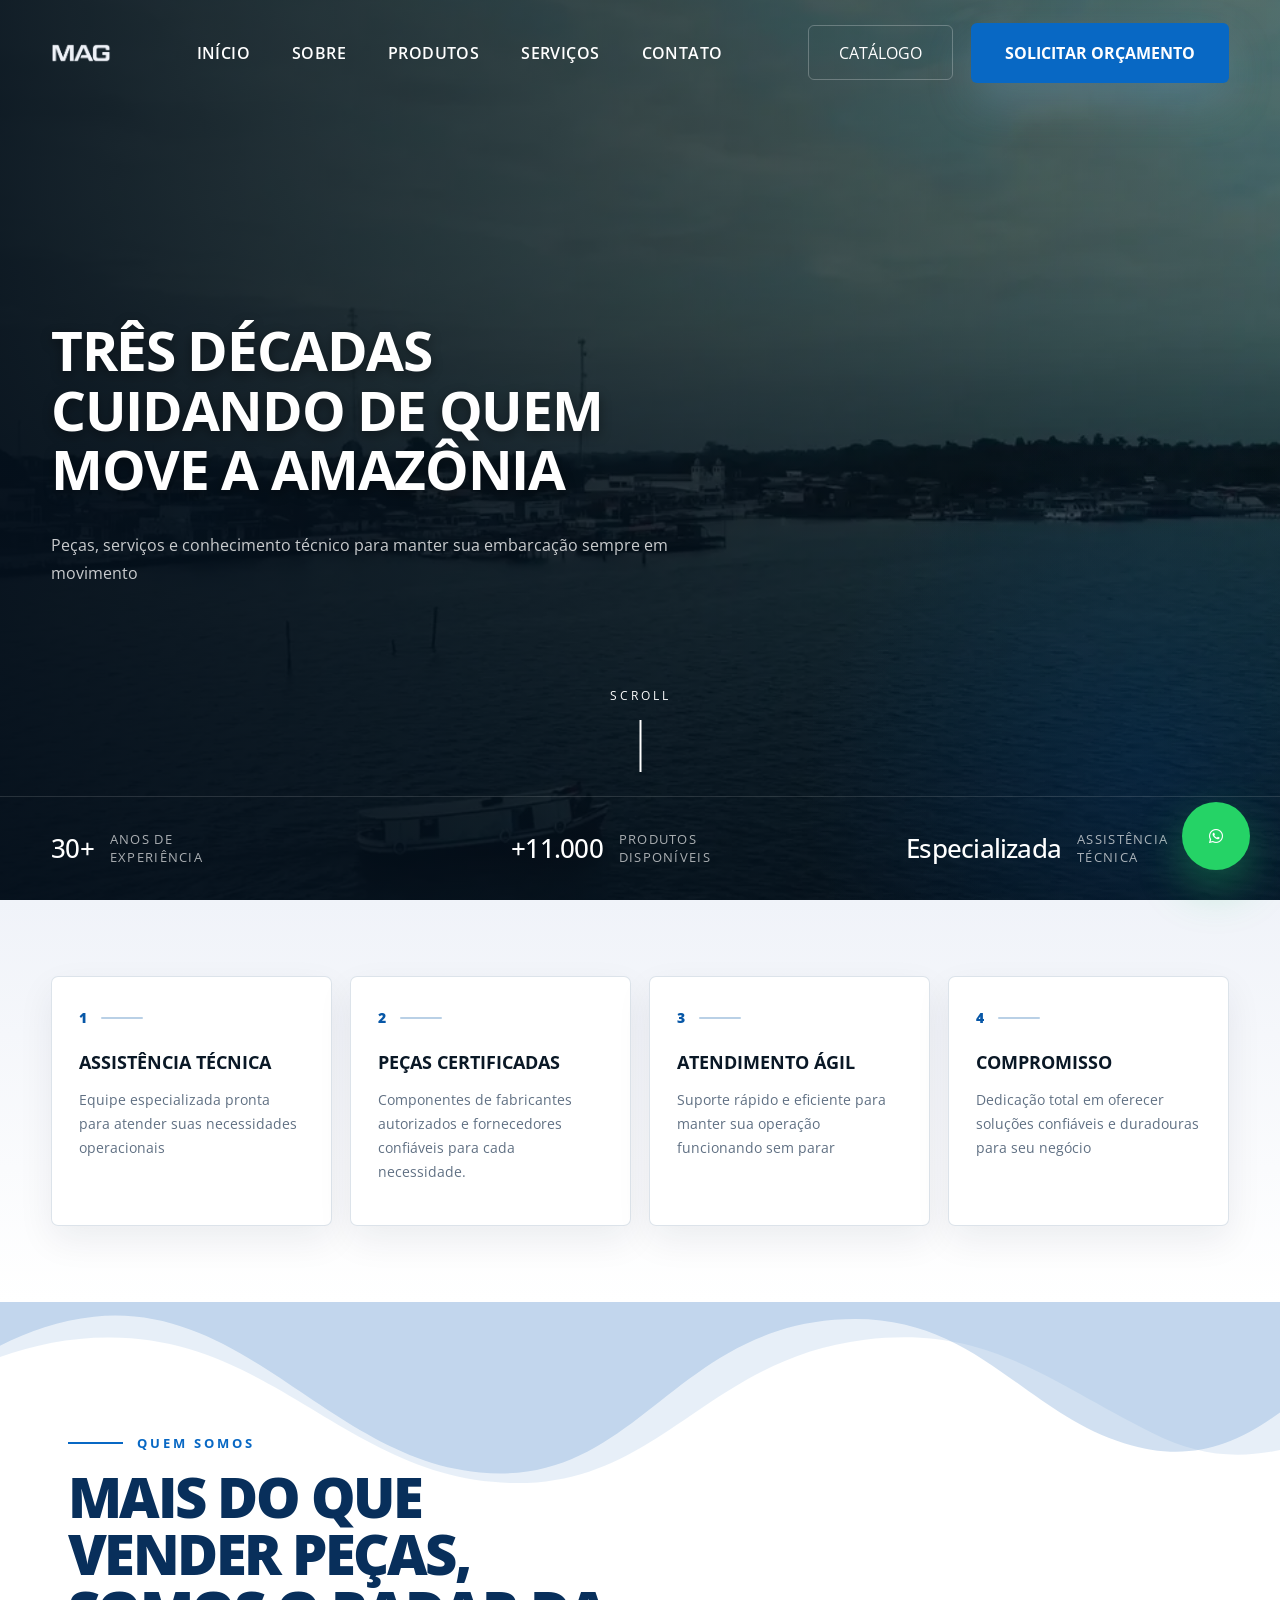
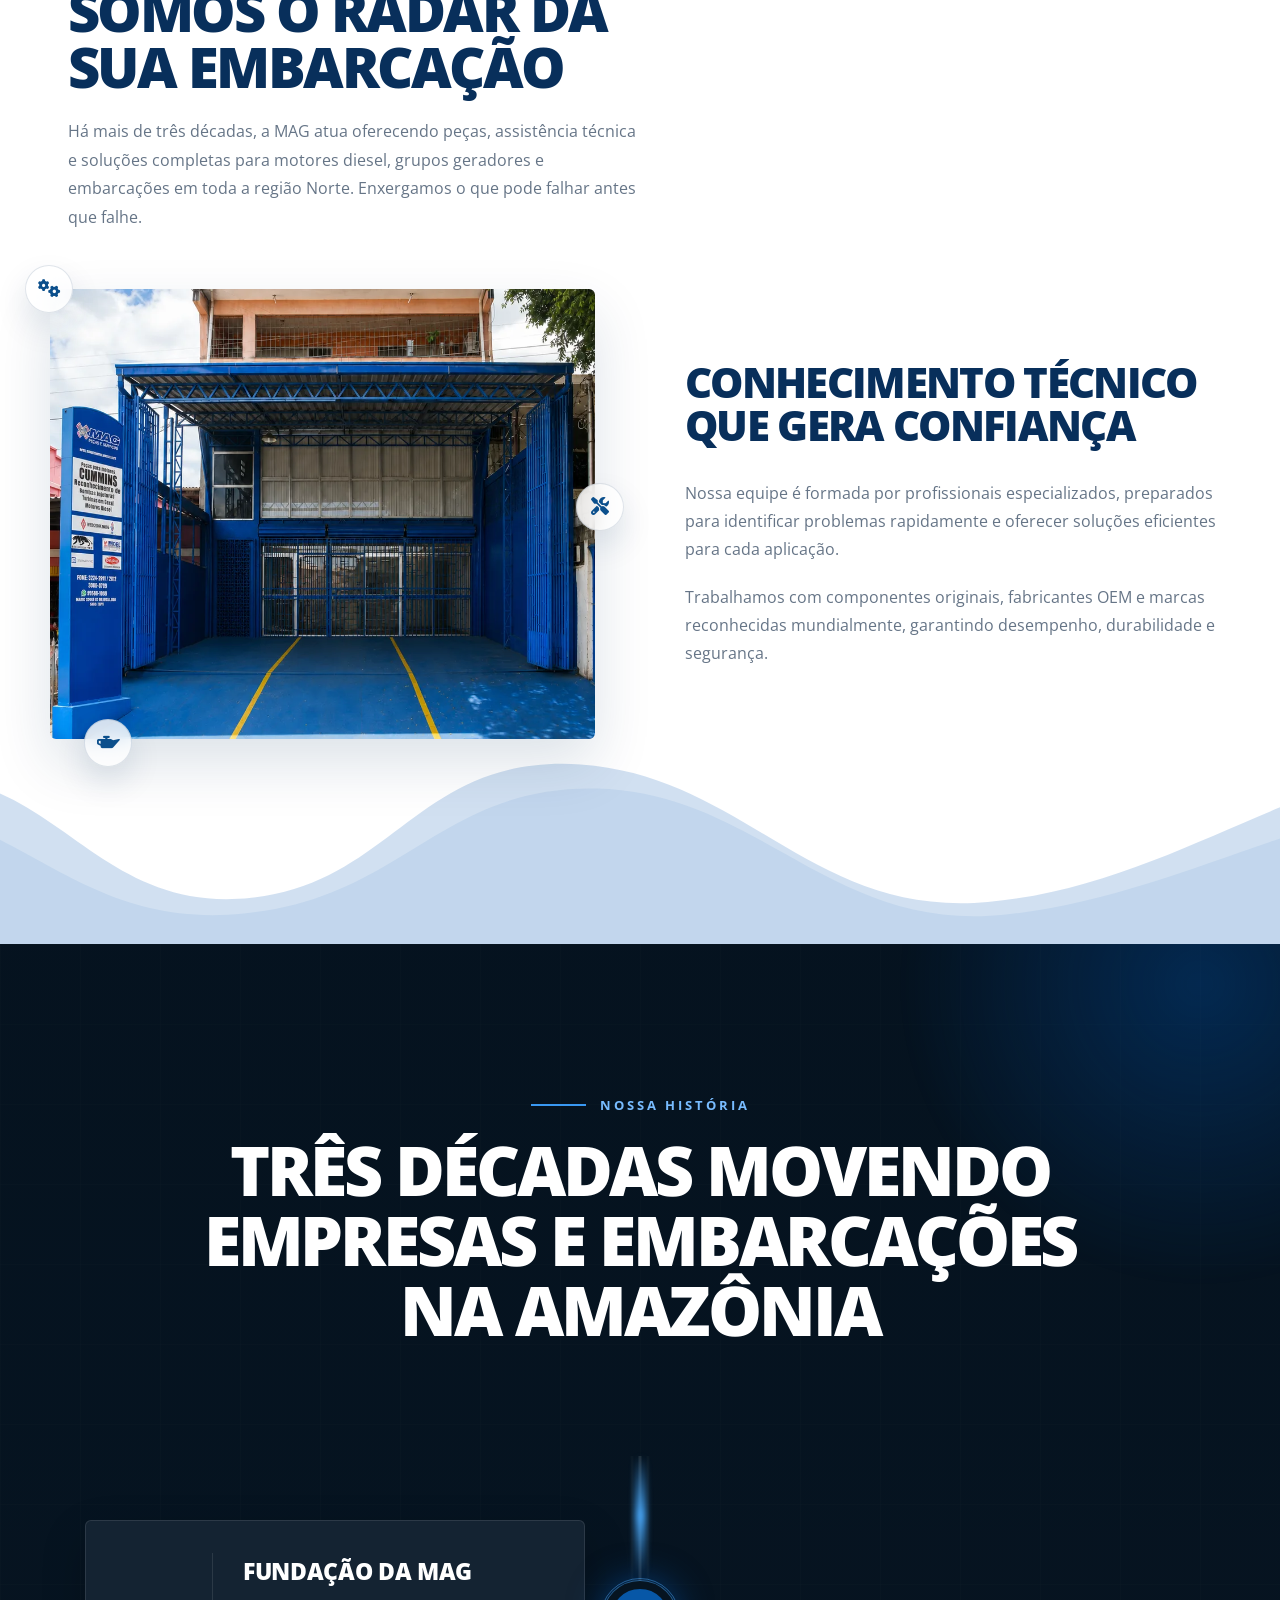
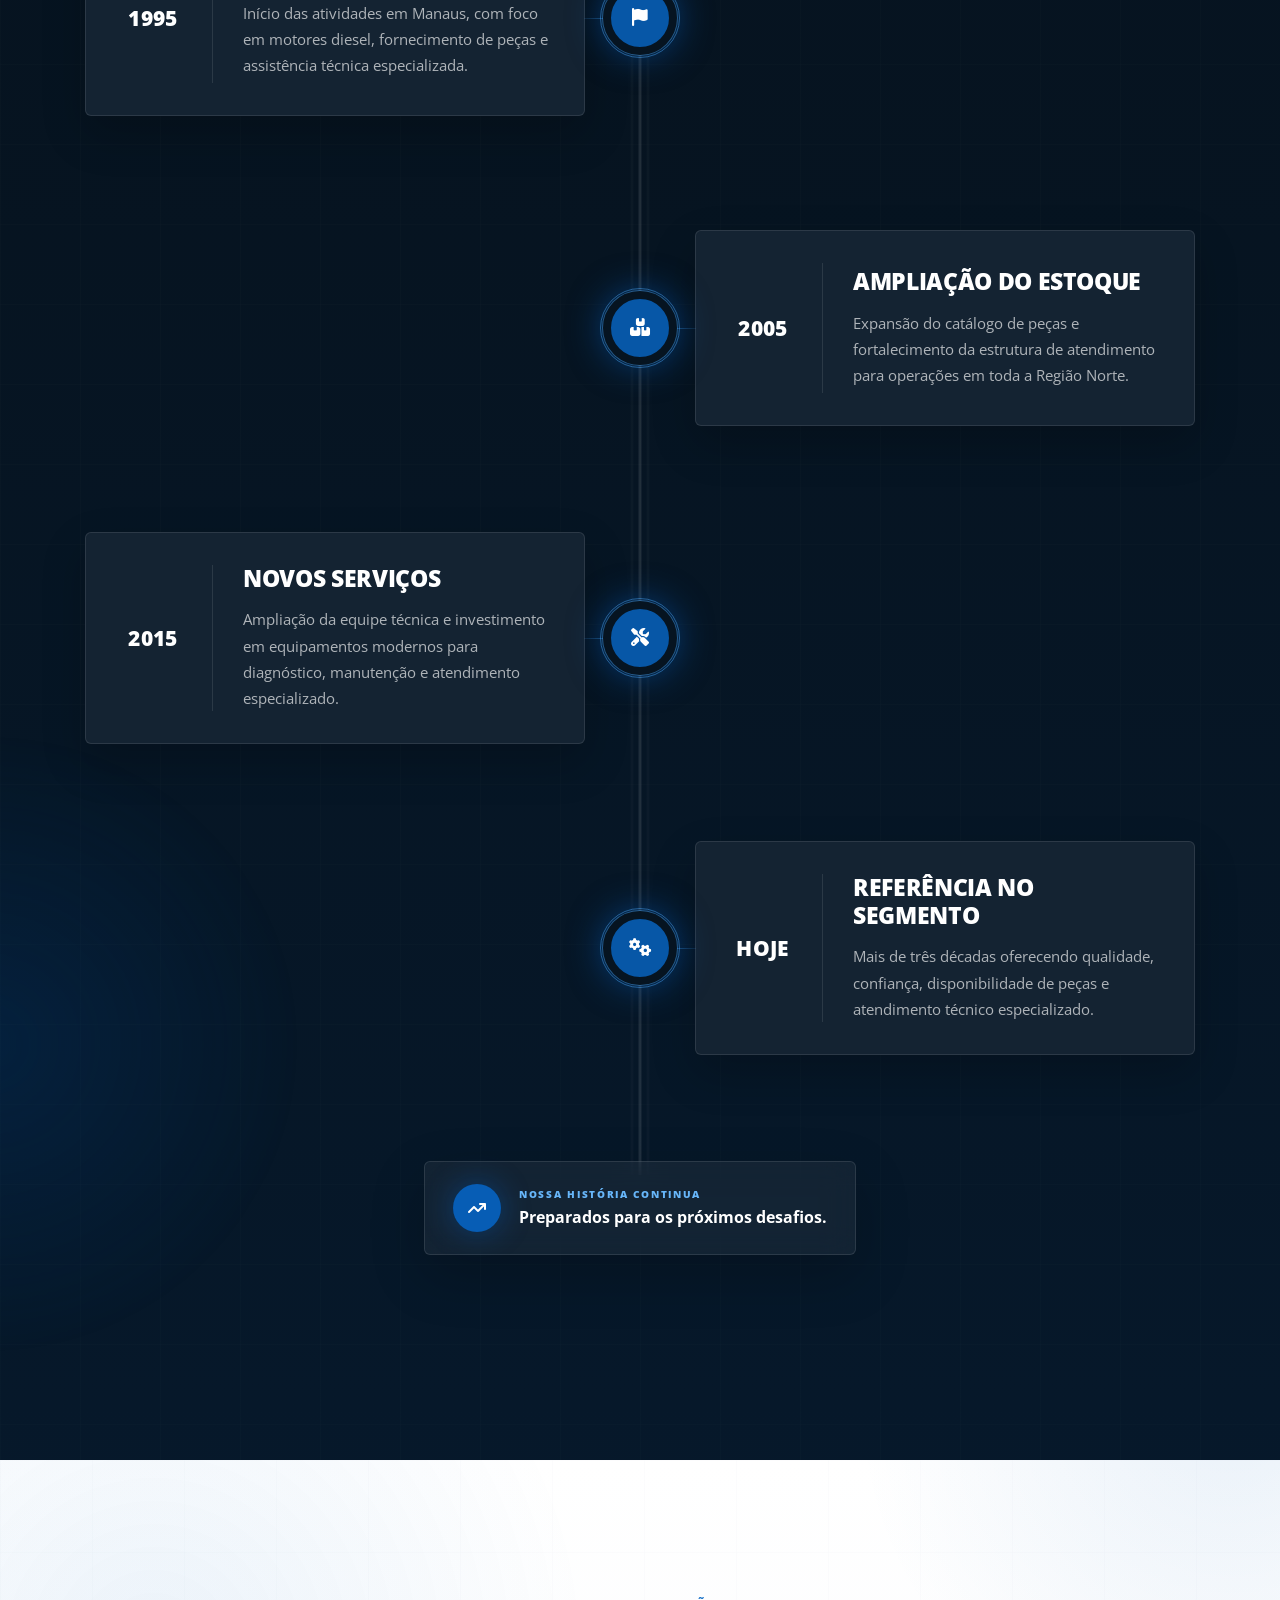
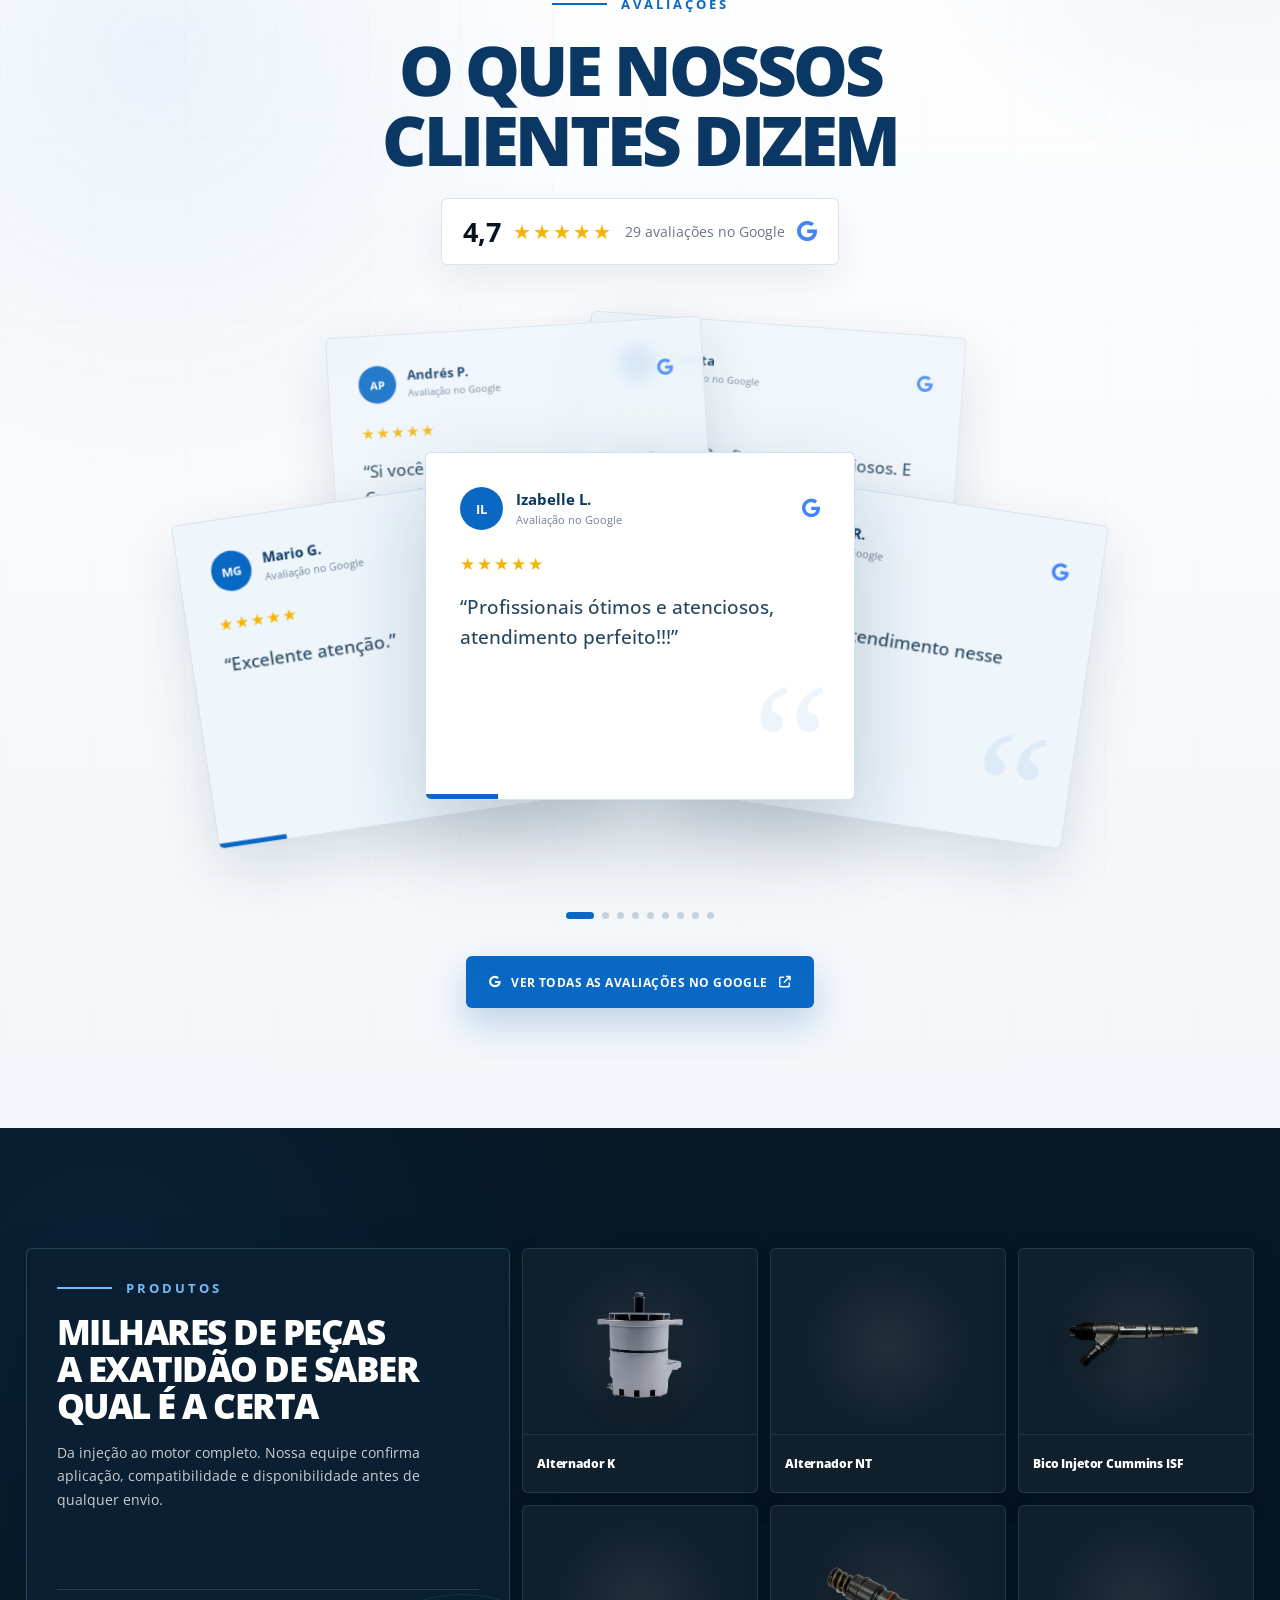
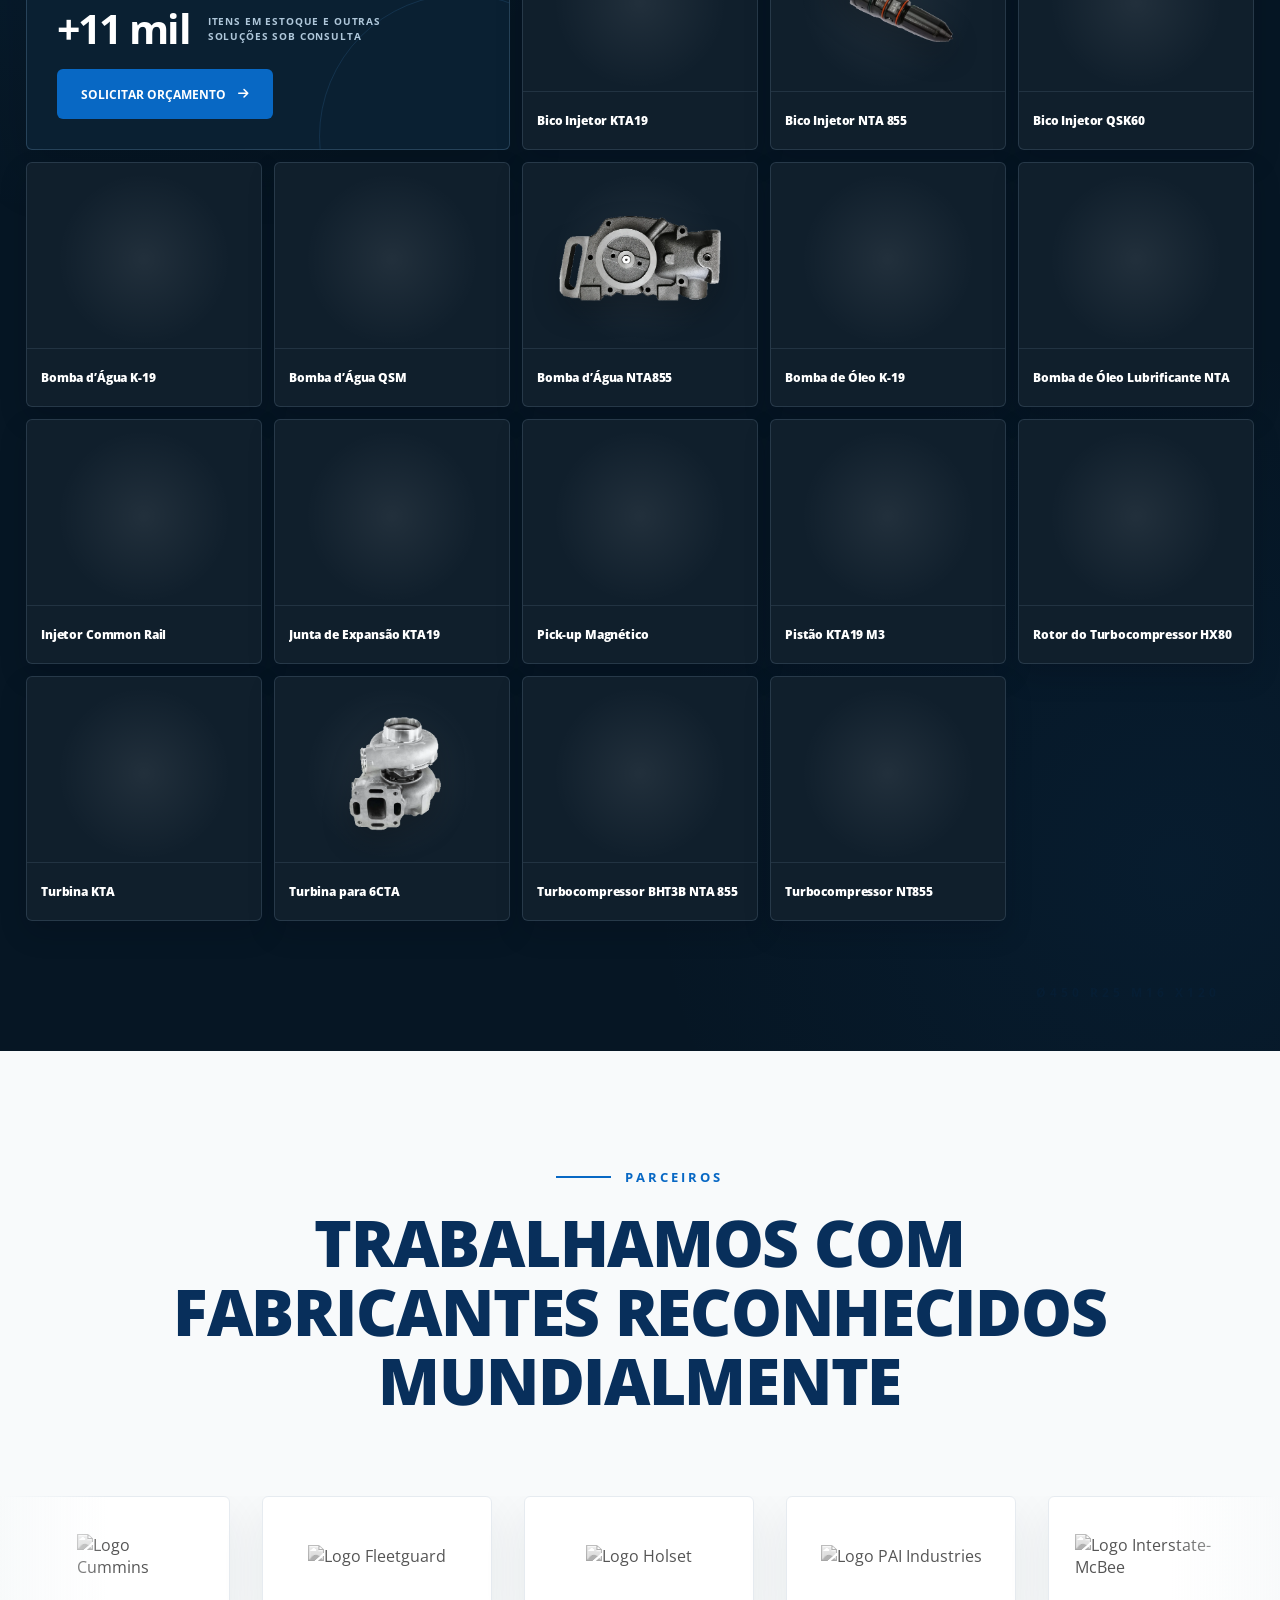
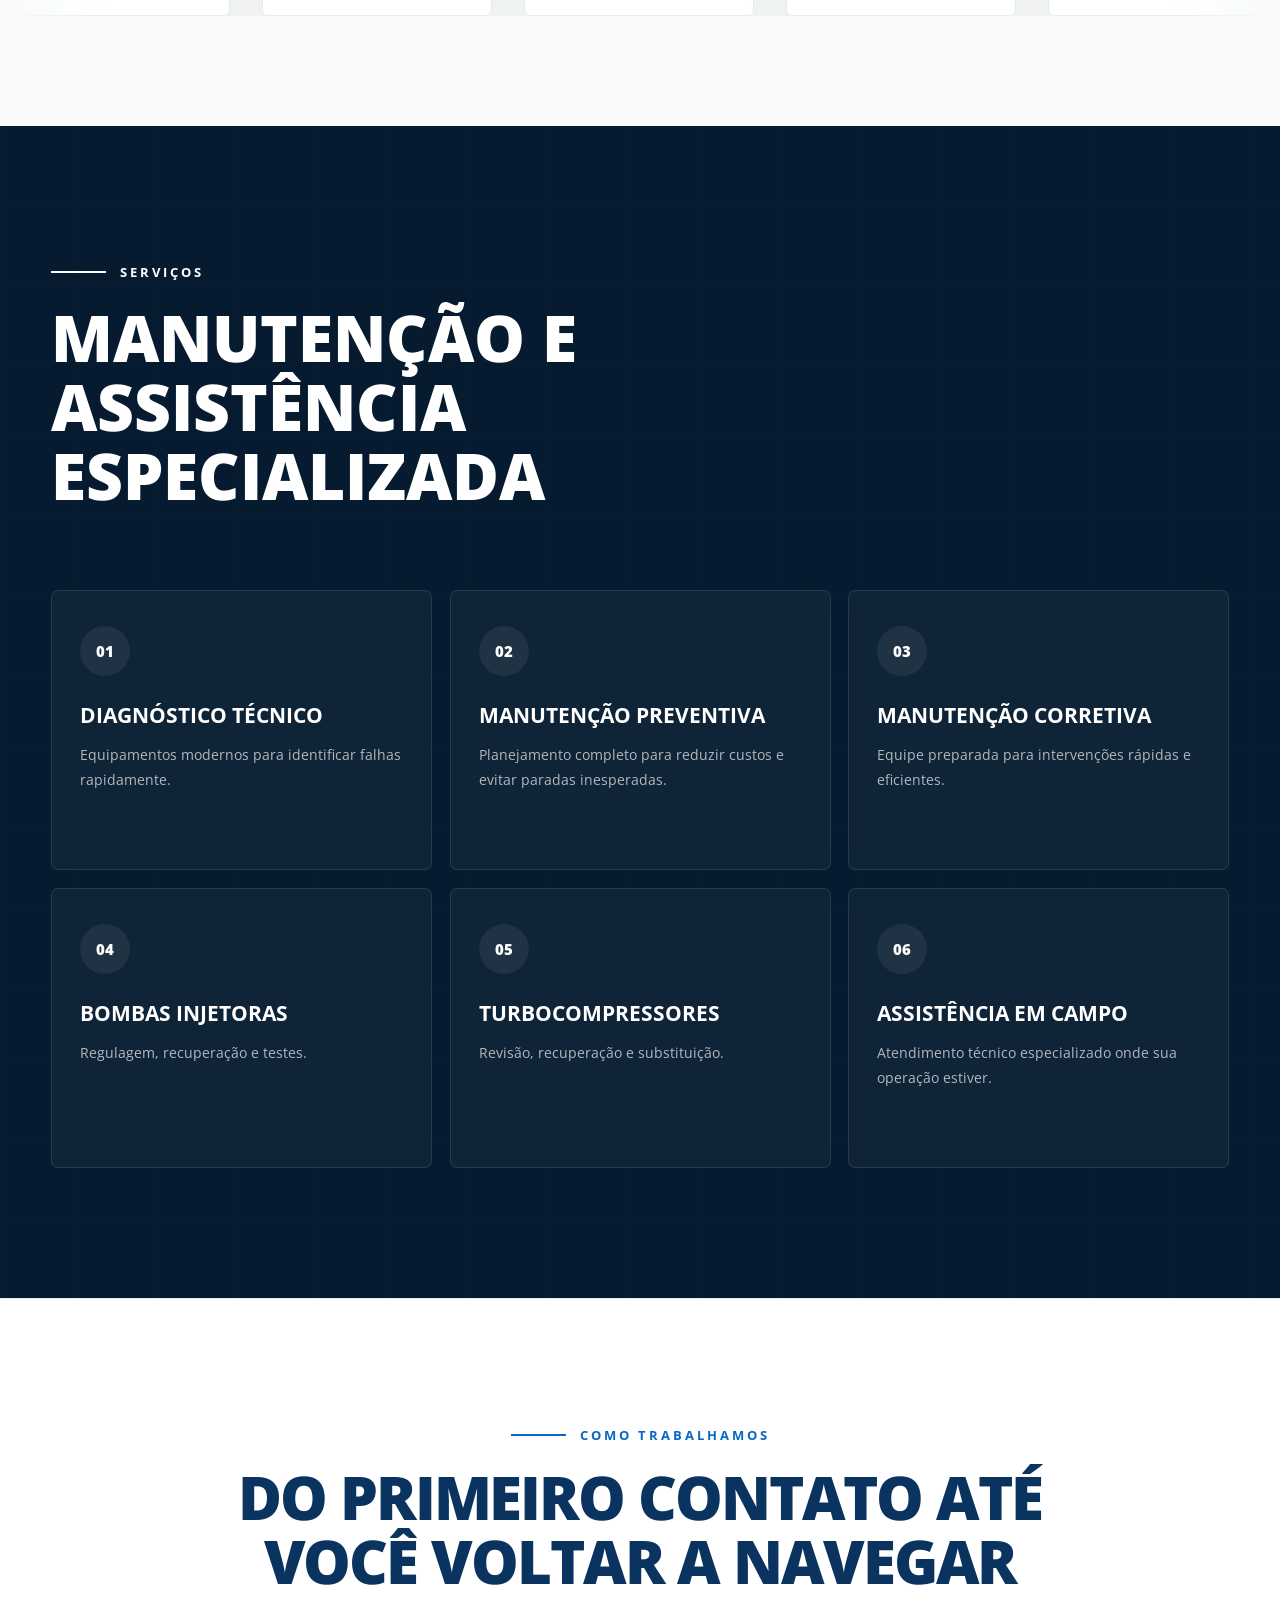
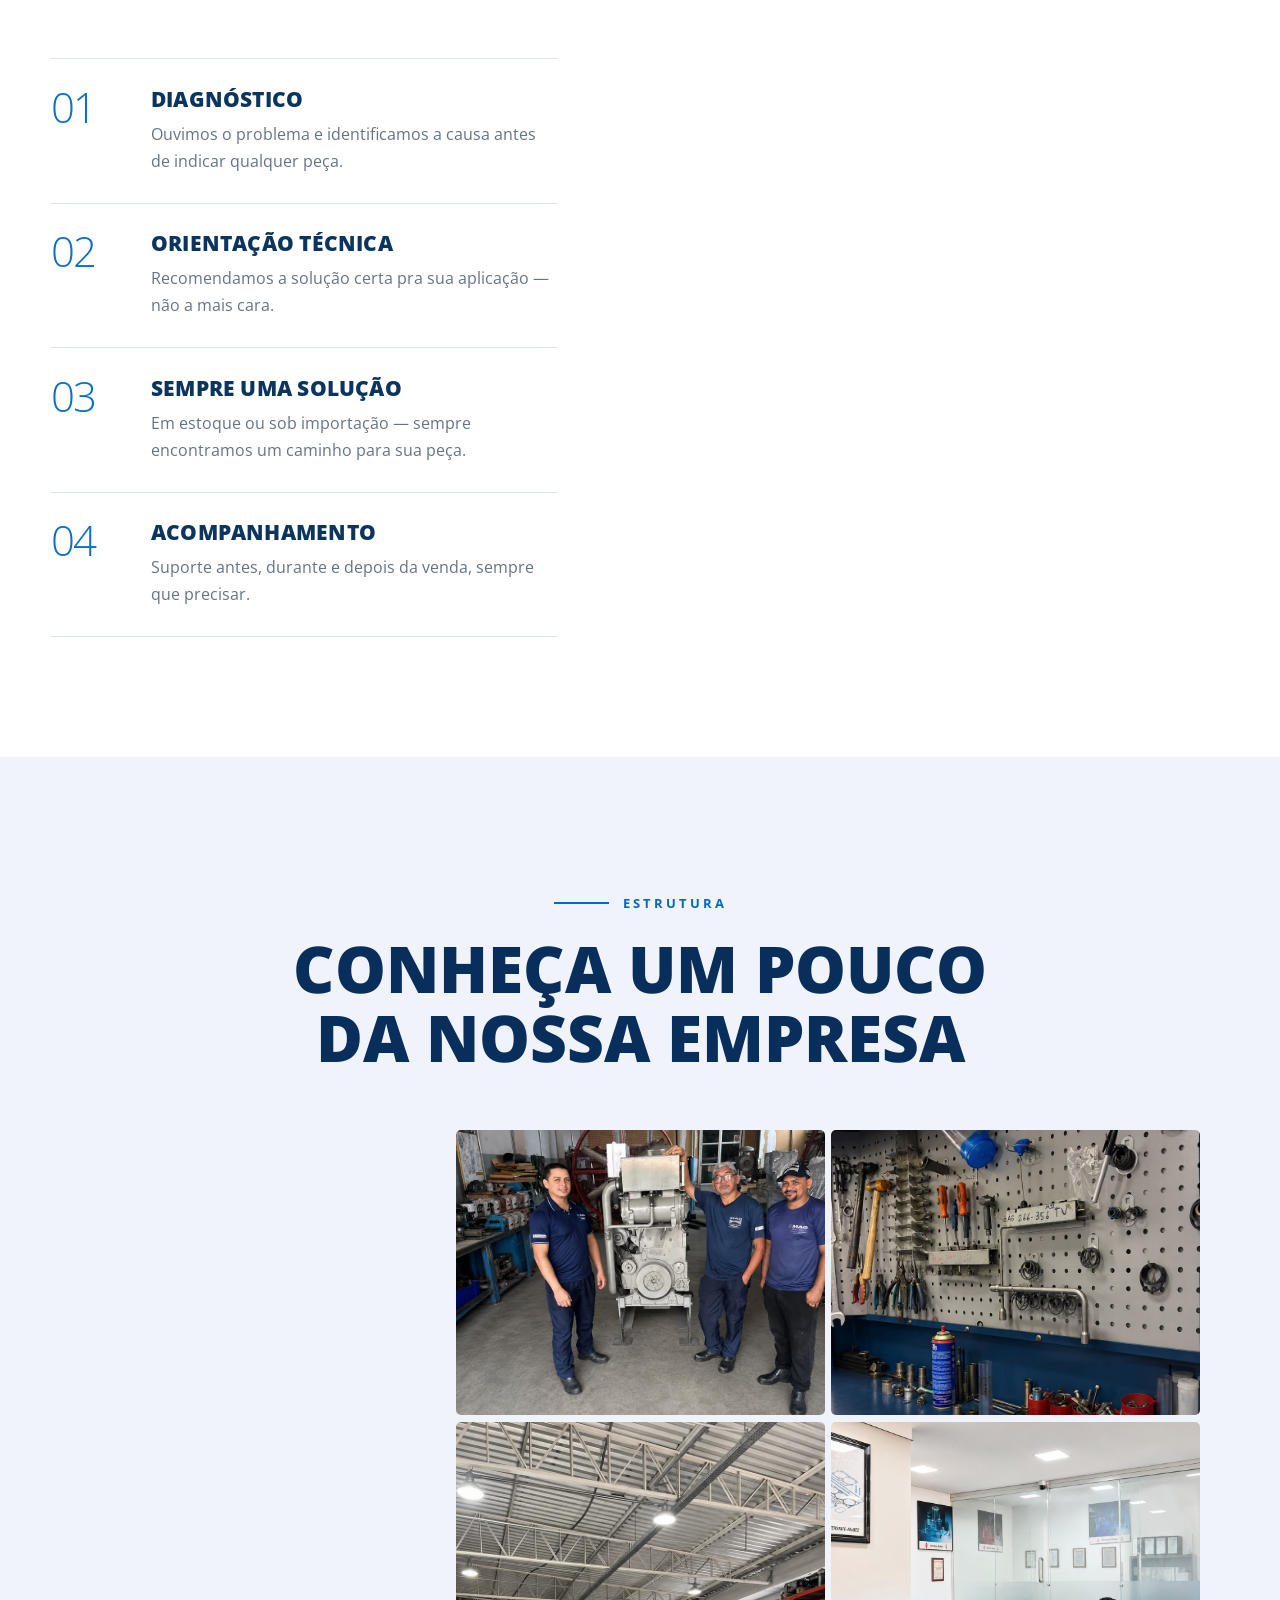
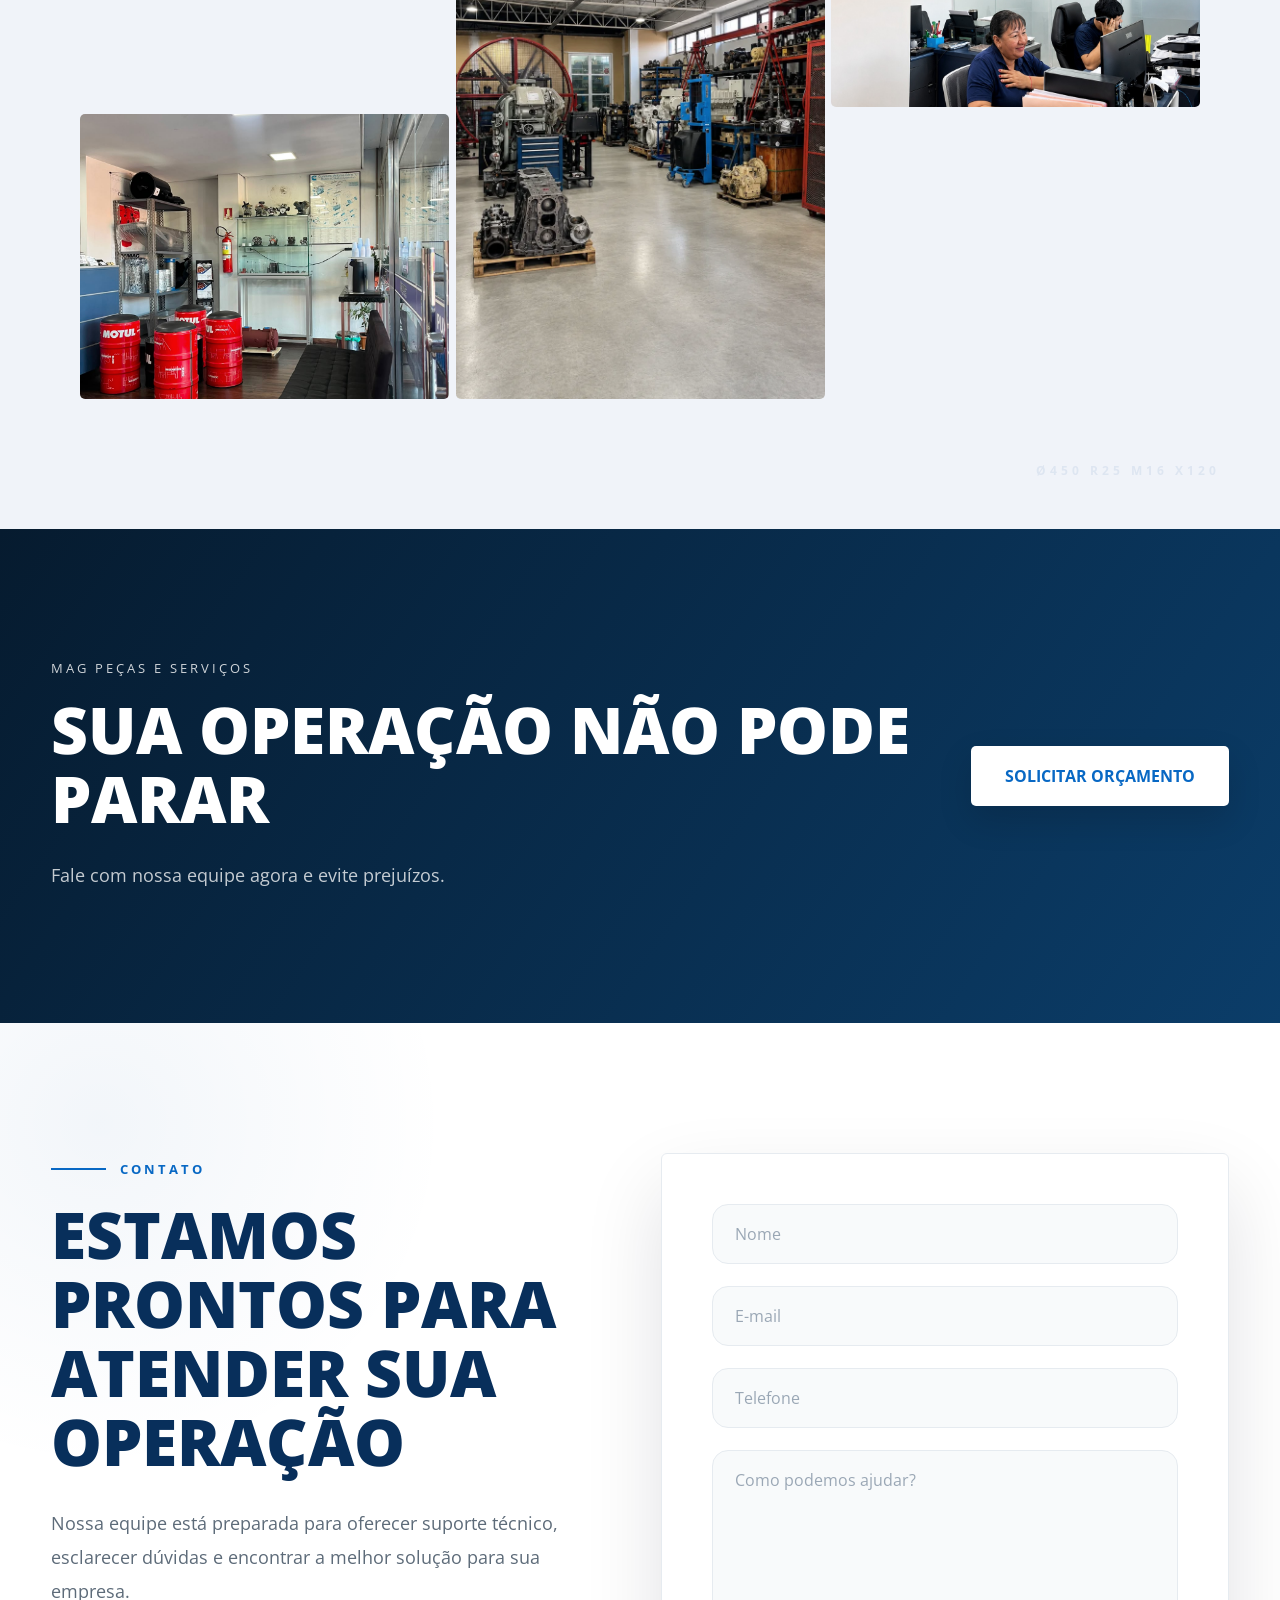
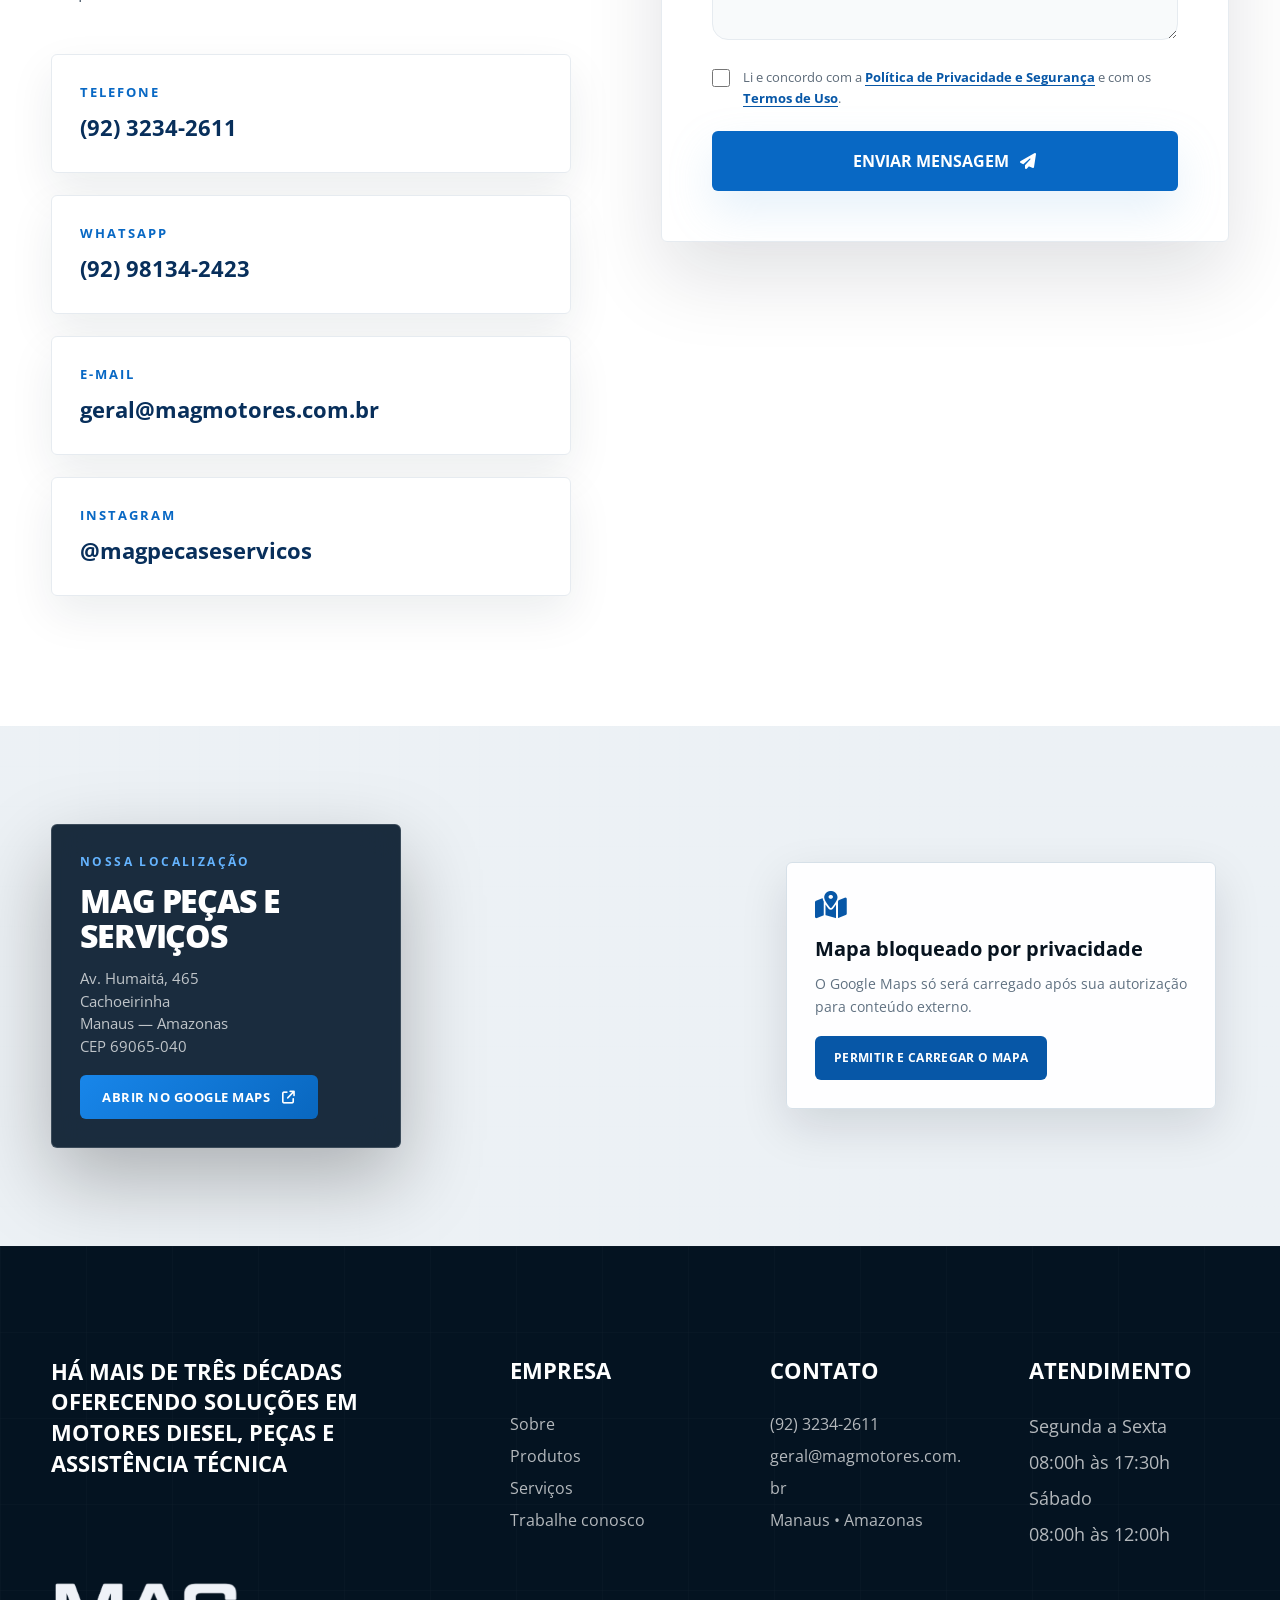
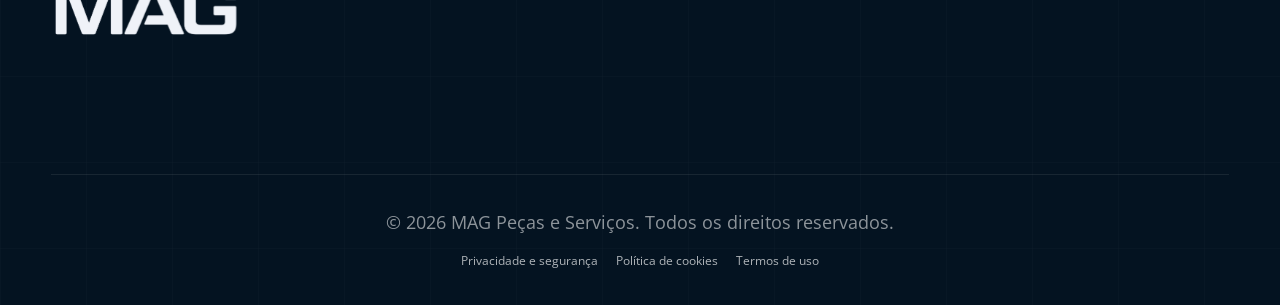
==== commit 86117dc5: "finalizado" ====
--- a/index.html
+++ b/index.html
@@ -62,11 +62,7 @@
 
     <link rel="stylesheet" href="assets/css/mag-targeted-update.css?v=32.0">
 
-
     <link rel="stylesheet" href="assets/css/mag-user-fixes.css?v=37.0">
-
-    <link rel="stylesheet" href="assets/css/mag-user-fixes.css?v=36.0">
-
 
 </head>
 
--- a/assets/css/mag-user-fixes.css
+++ b/assets/css/mag-user-fixes.css
@@ -962,7 +962,6 @@
         height:18px;
     }
 }
-<<<<<<< HEAD
 
 /* =====================================================================
    AJUSTE 37 — ONDAS SEM CORTE NAS LATERAIS DO CELULAR
@@ -981,5 +980,3 @@
         display:block;
     }
 }
-=======
->>>>>>> ab3c5cbb555c3d1d65b32bd26d43de2db6bb84d2
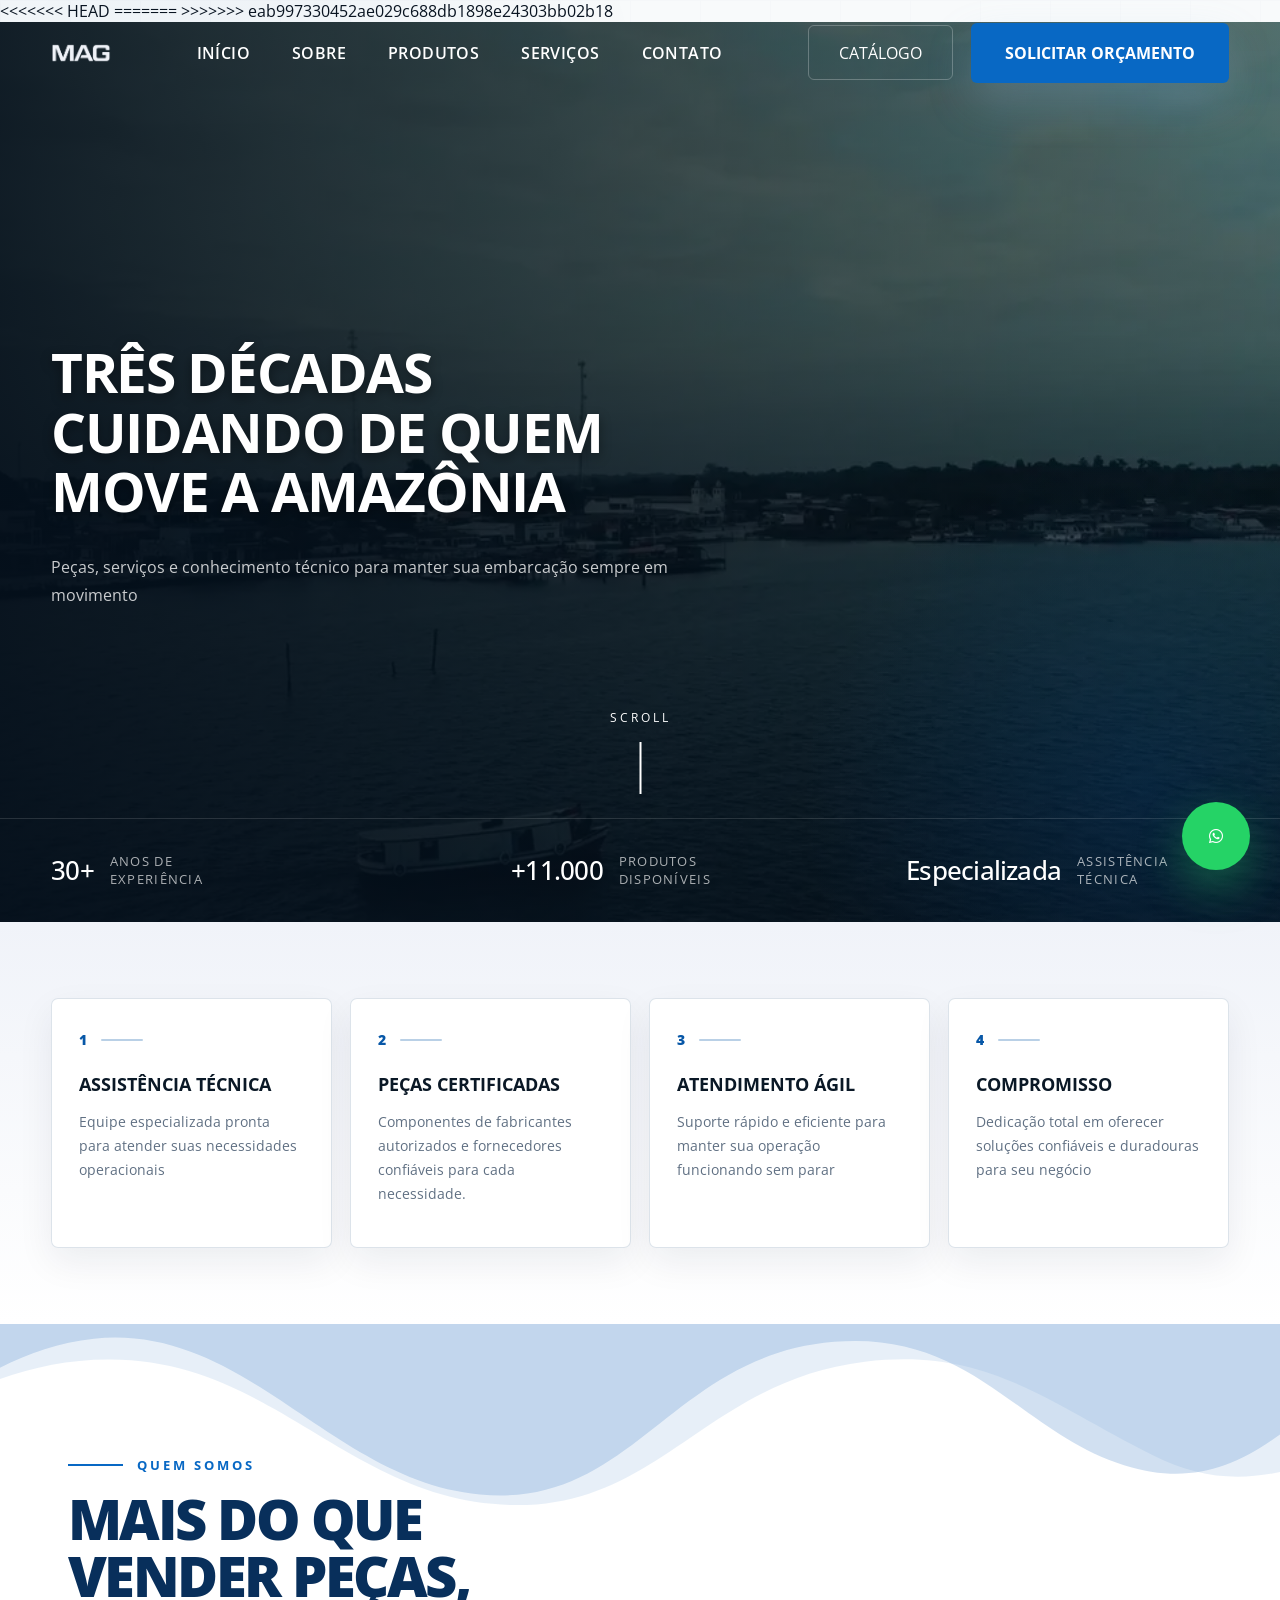
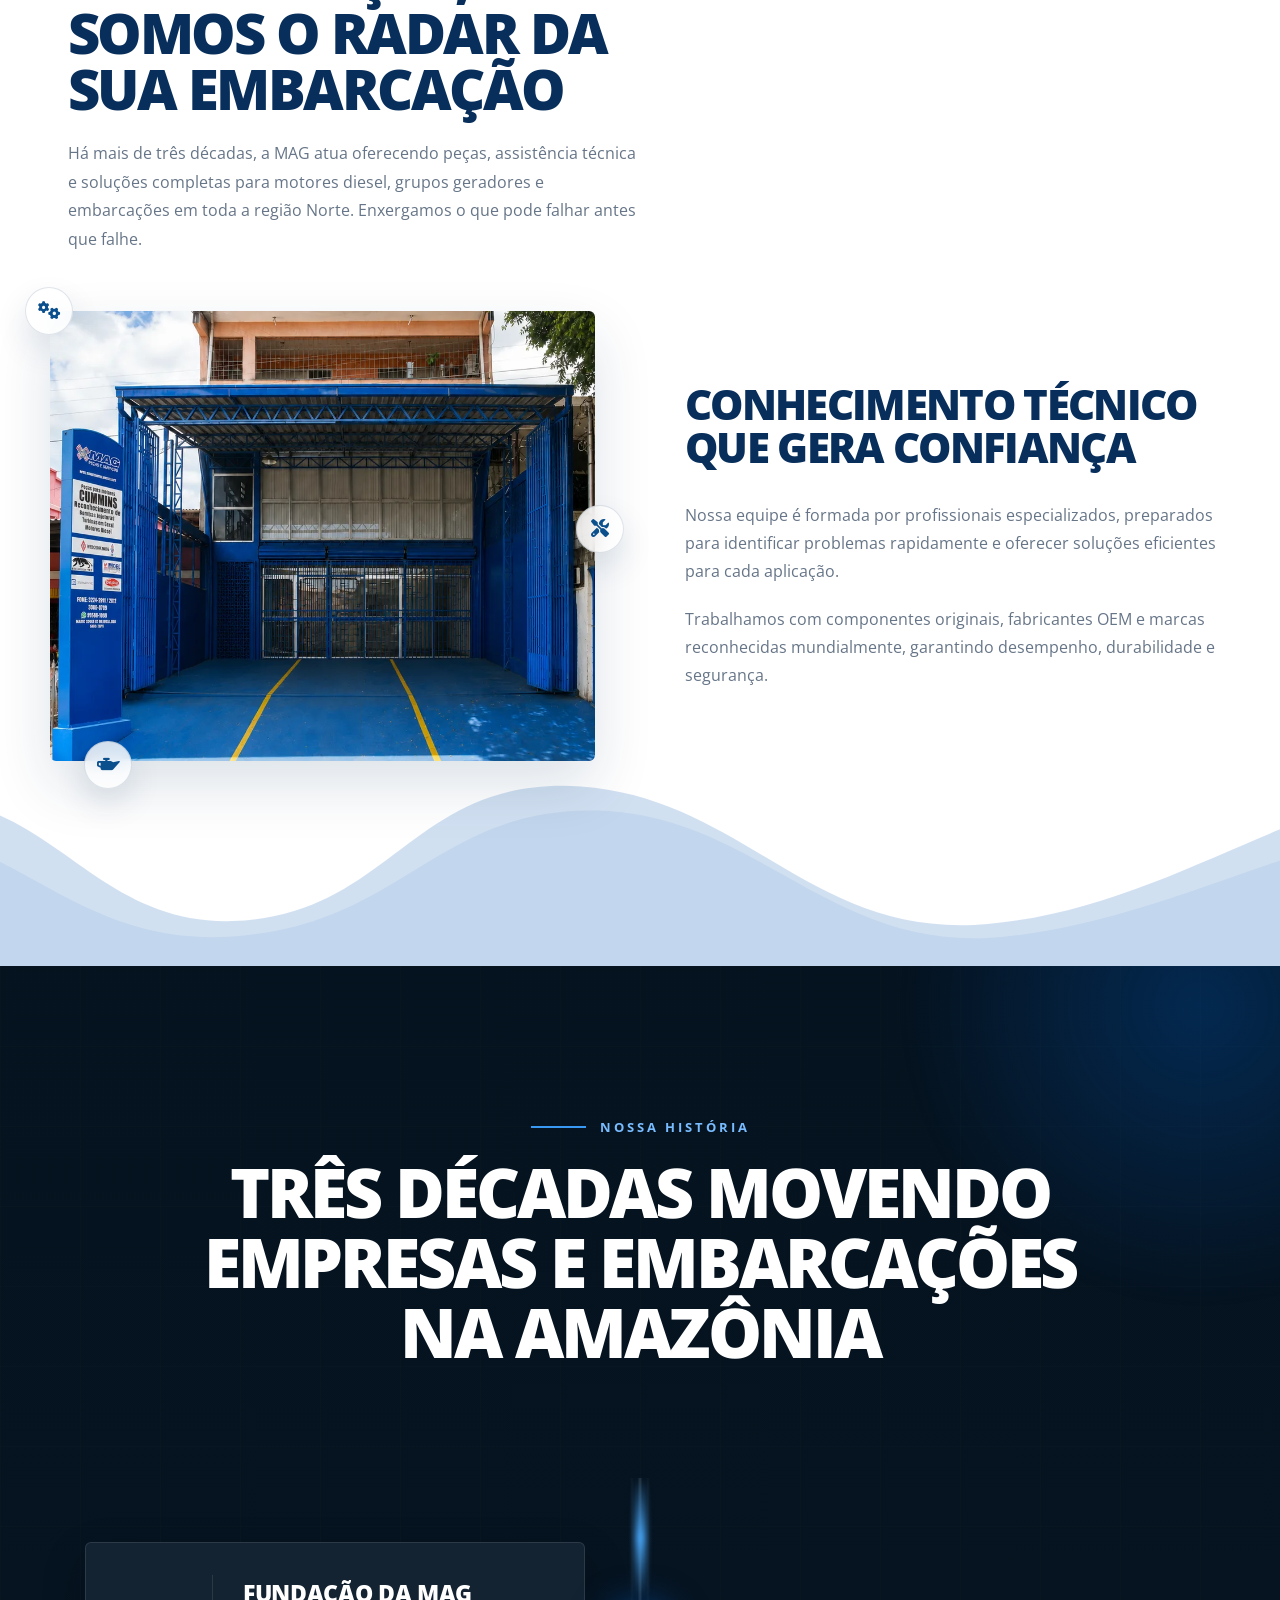
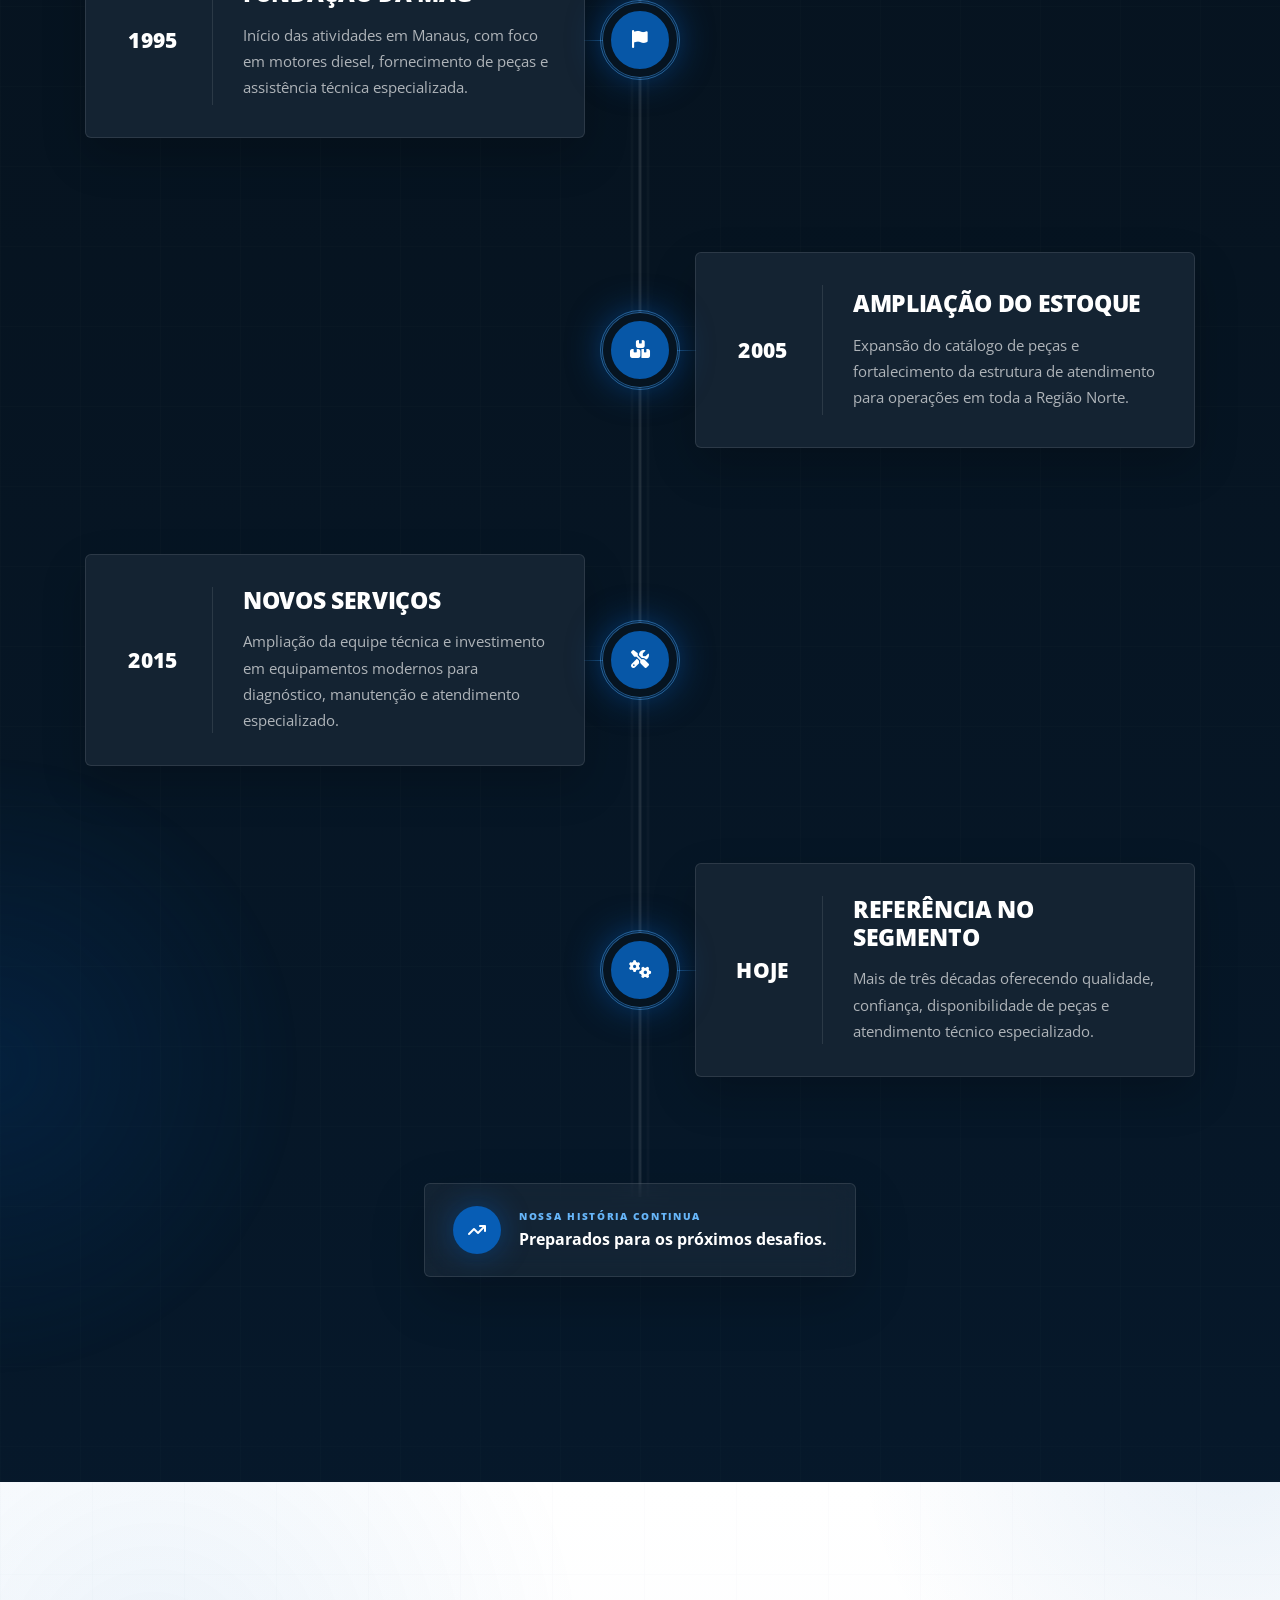
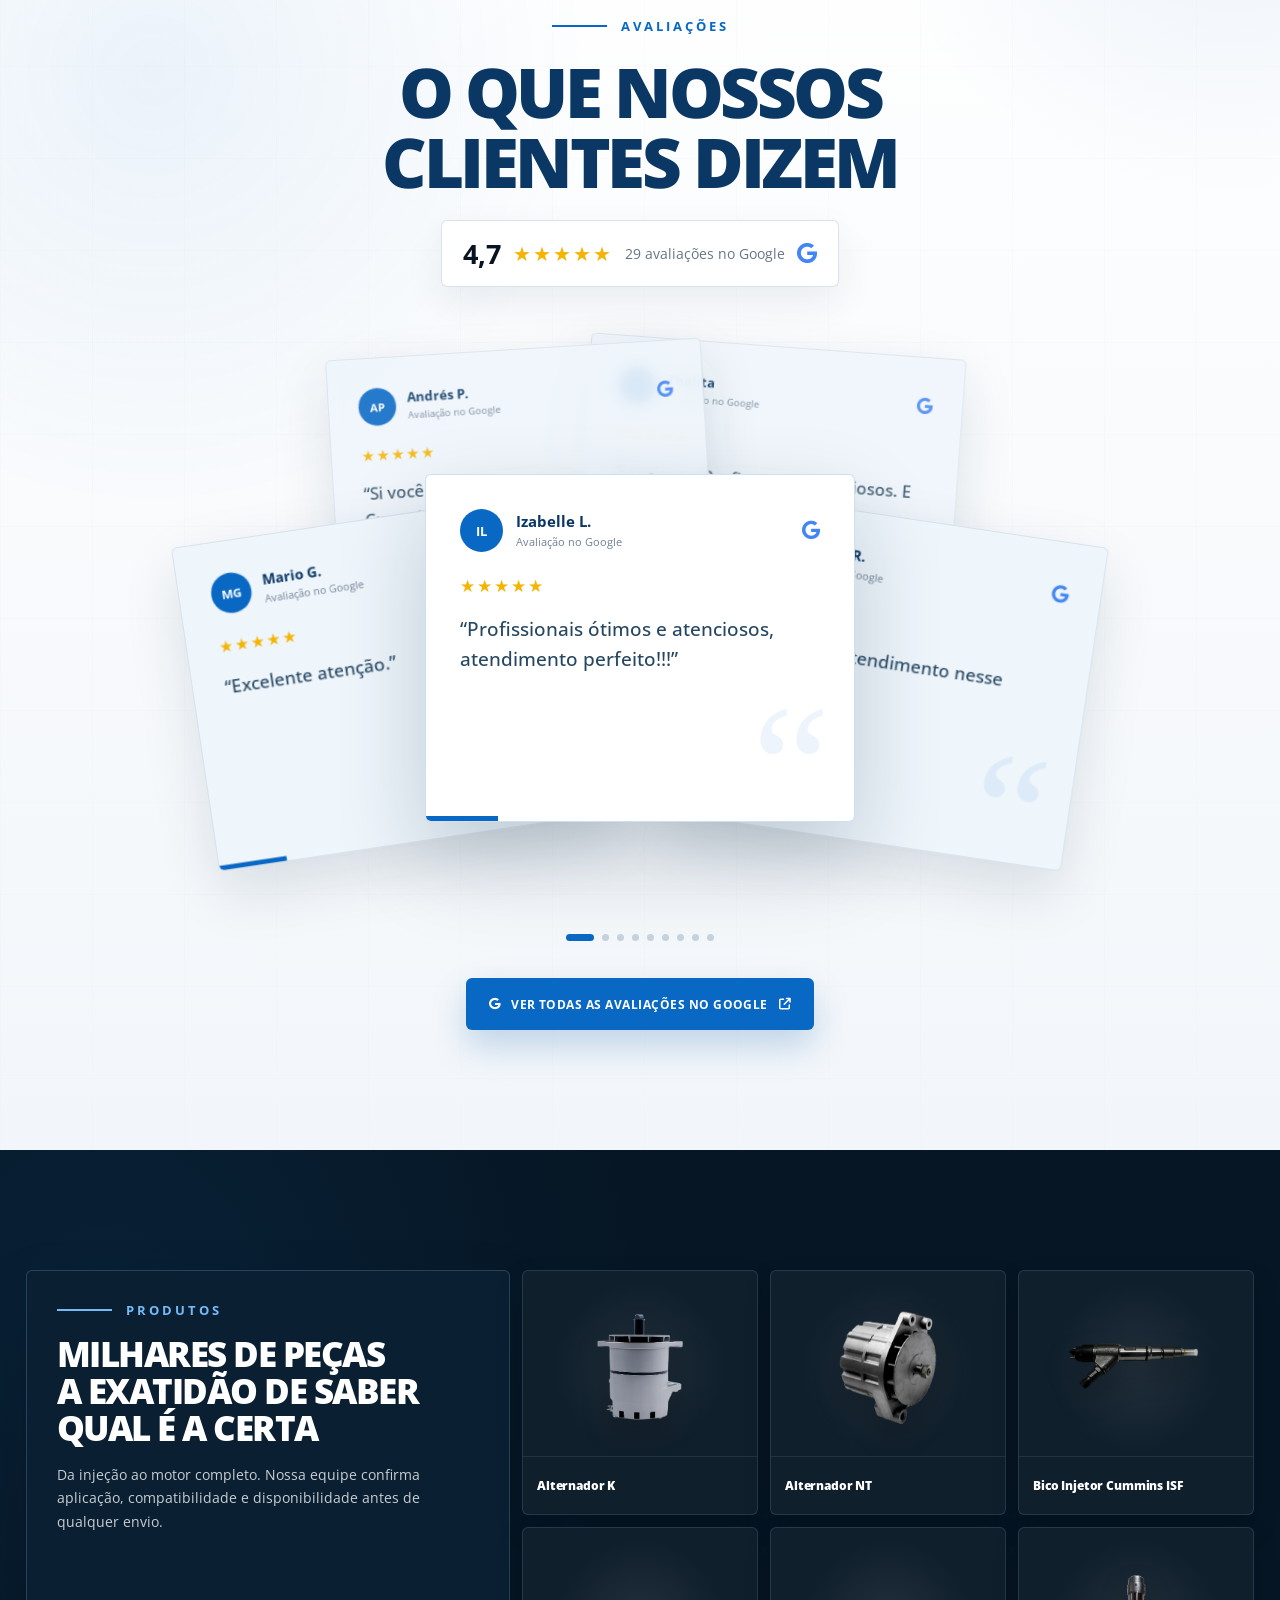
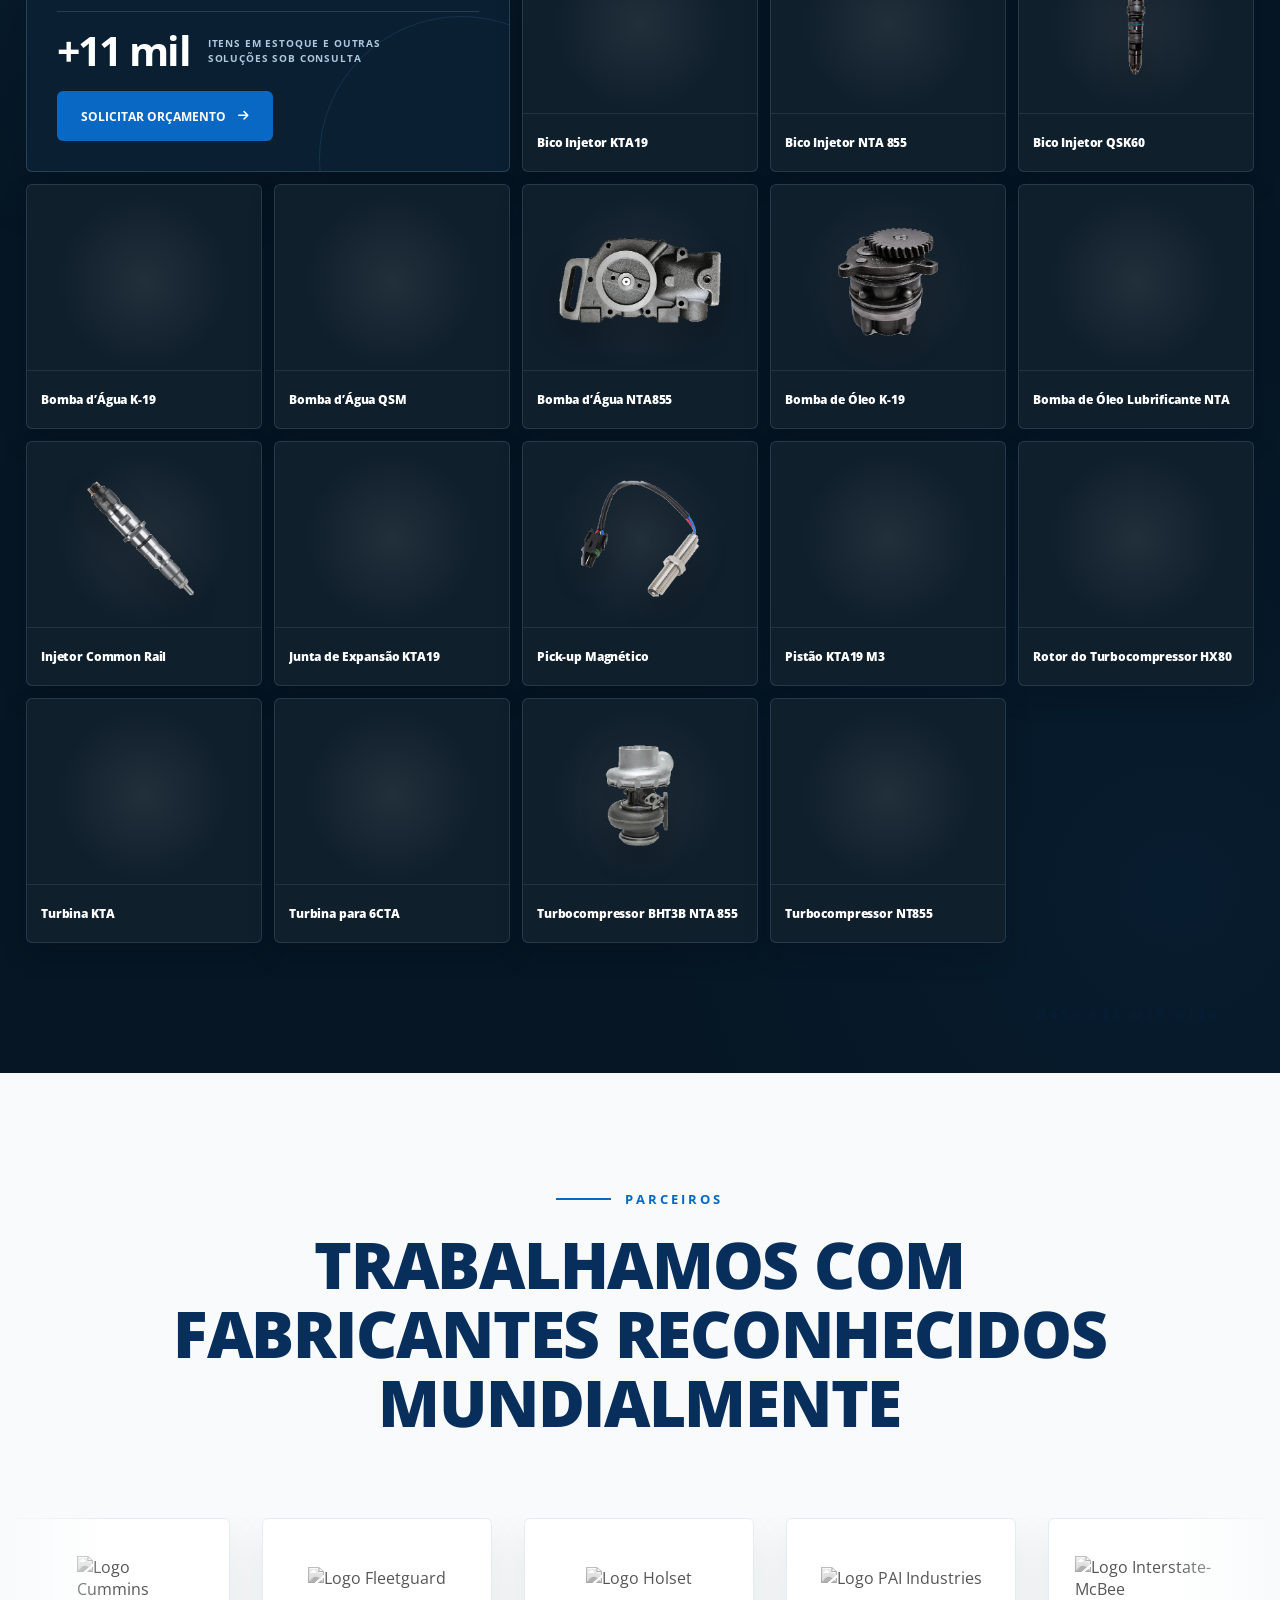
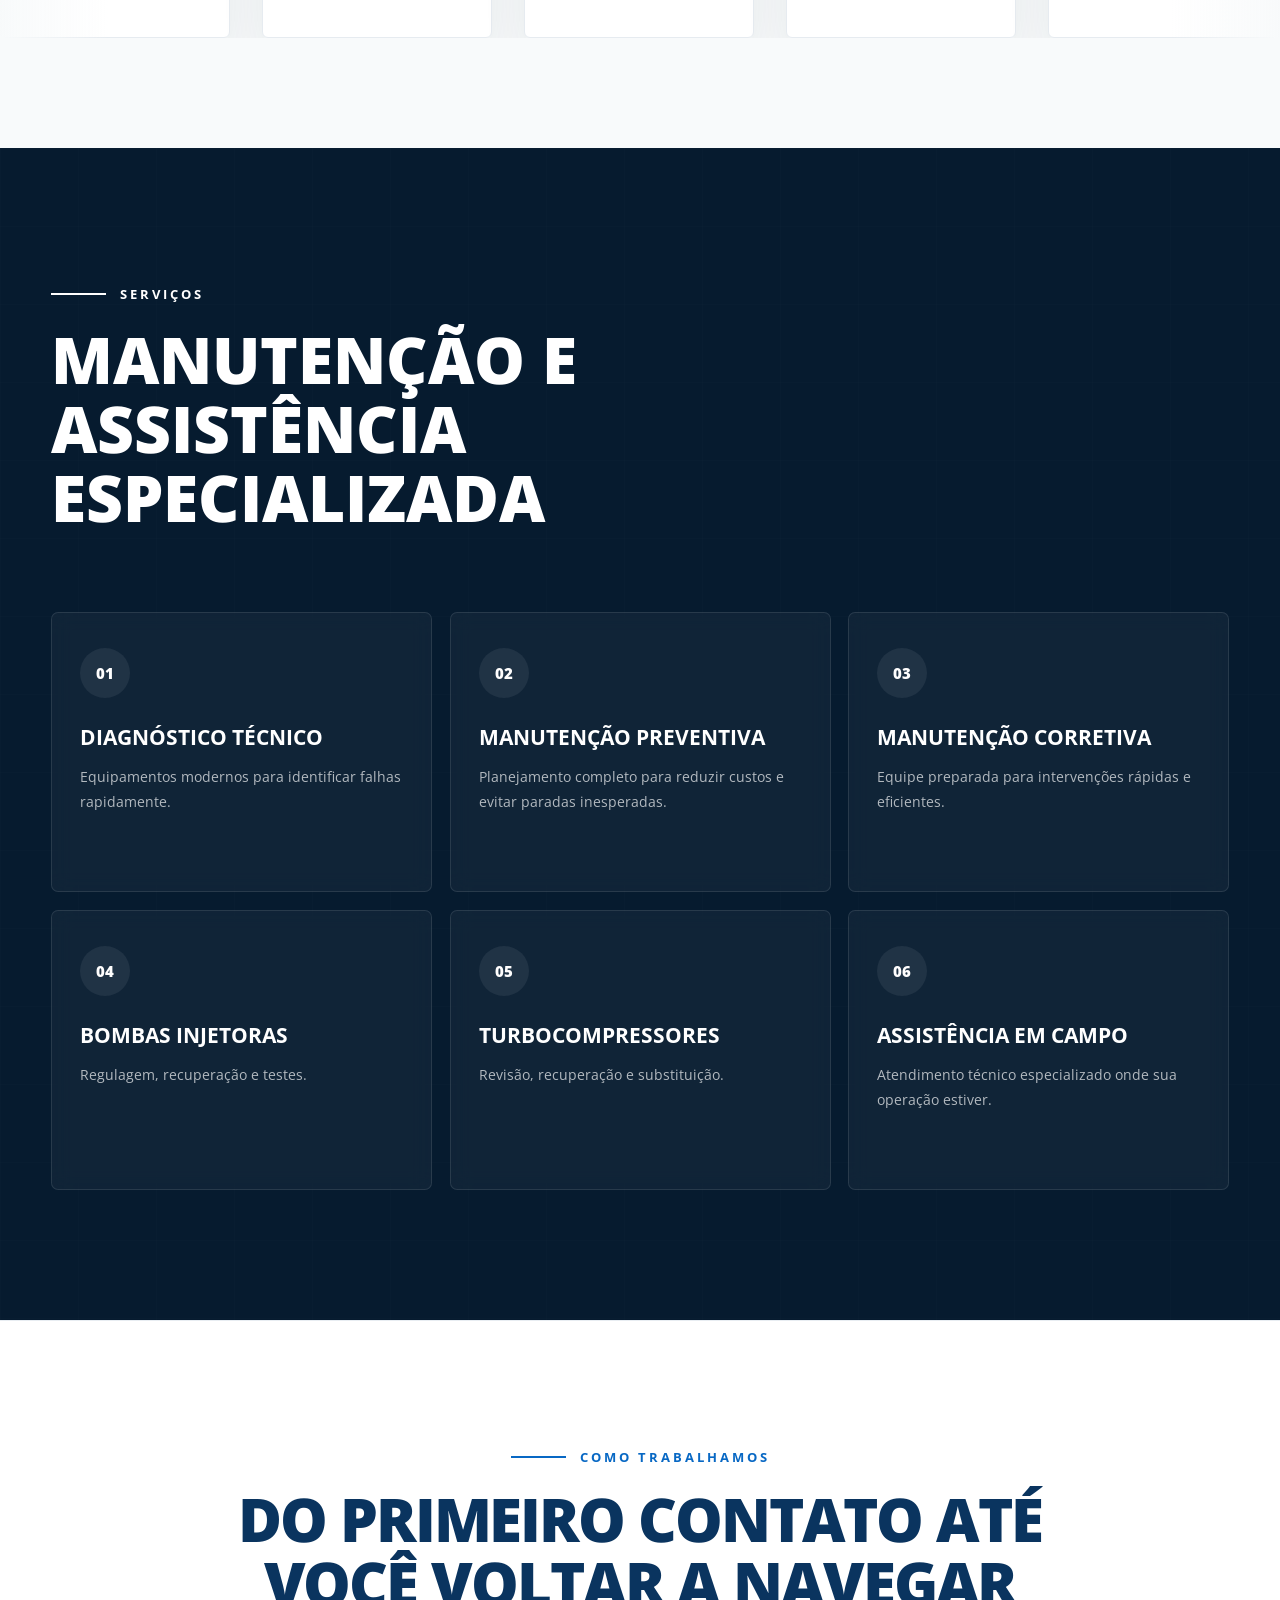
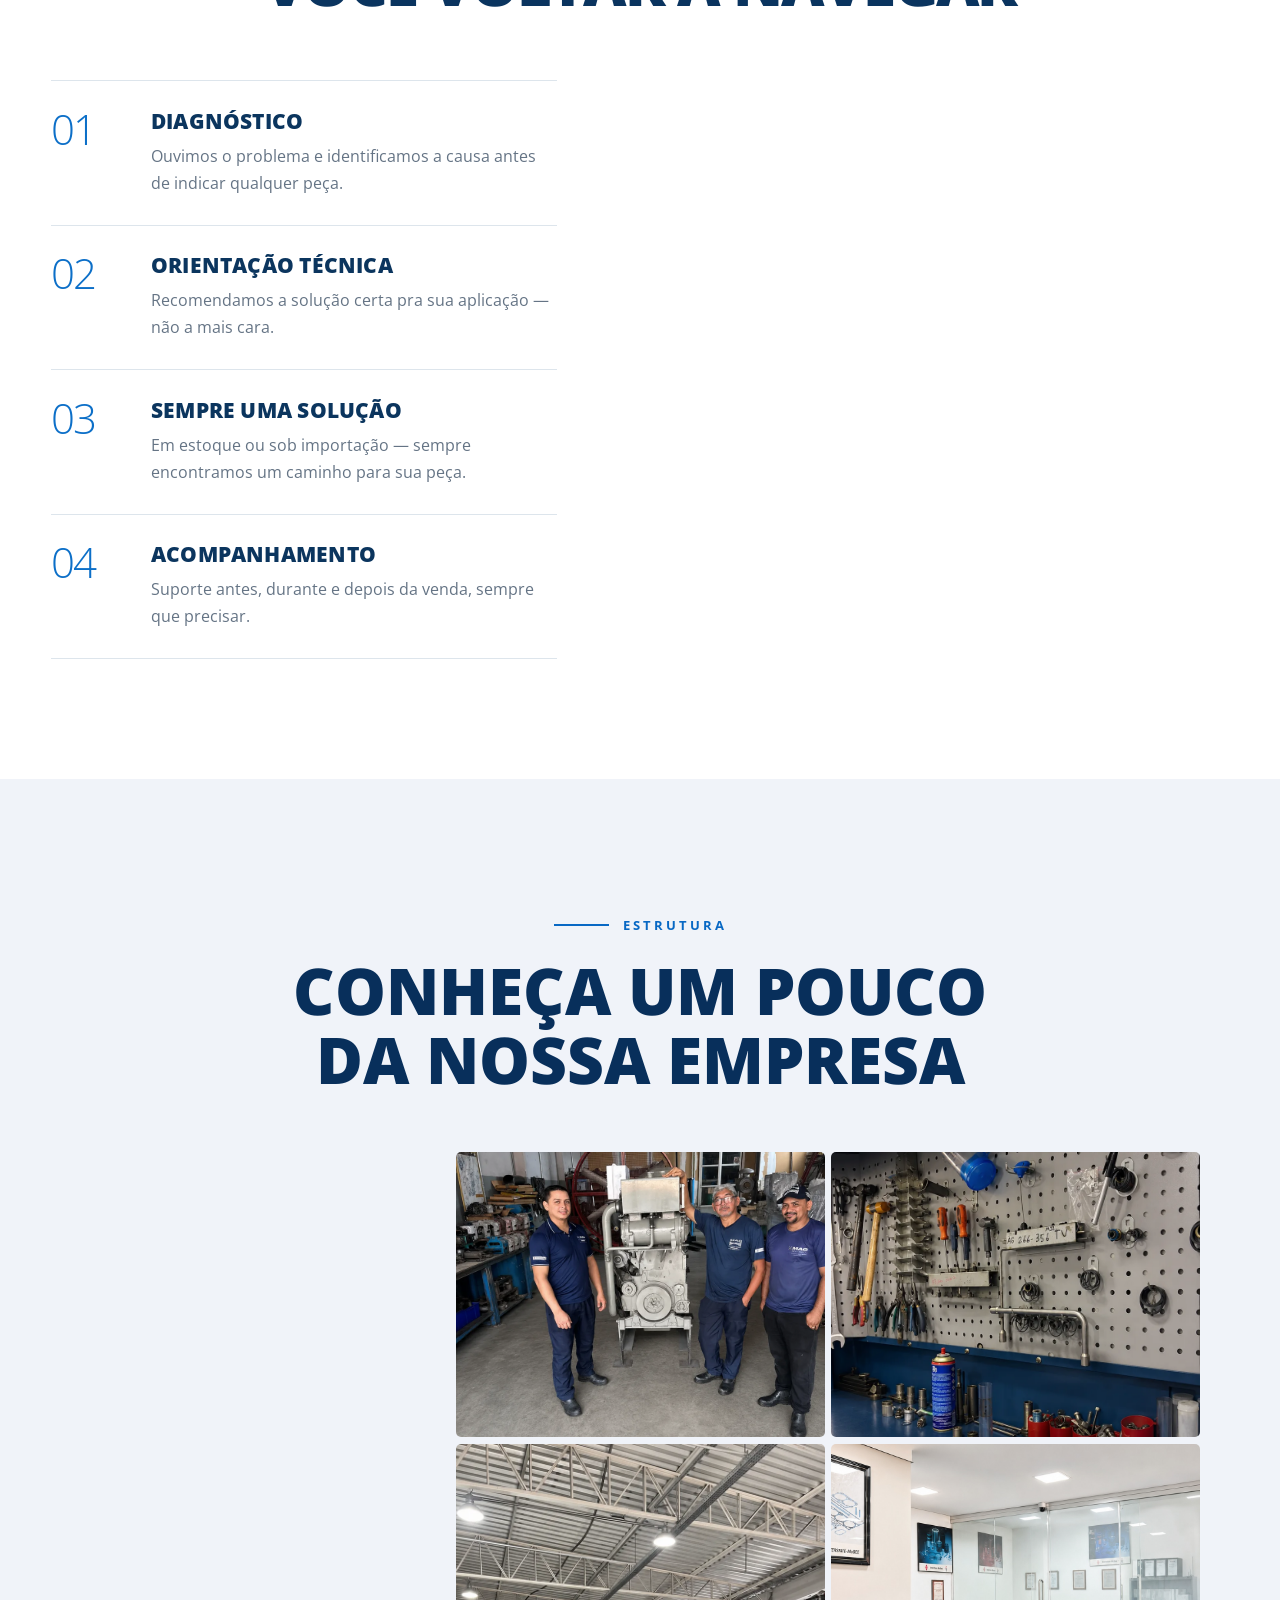
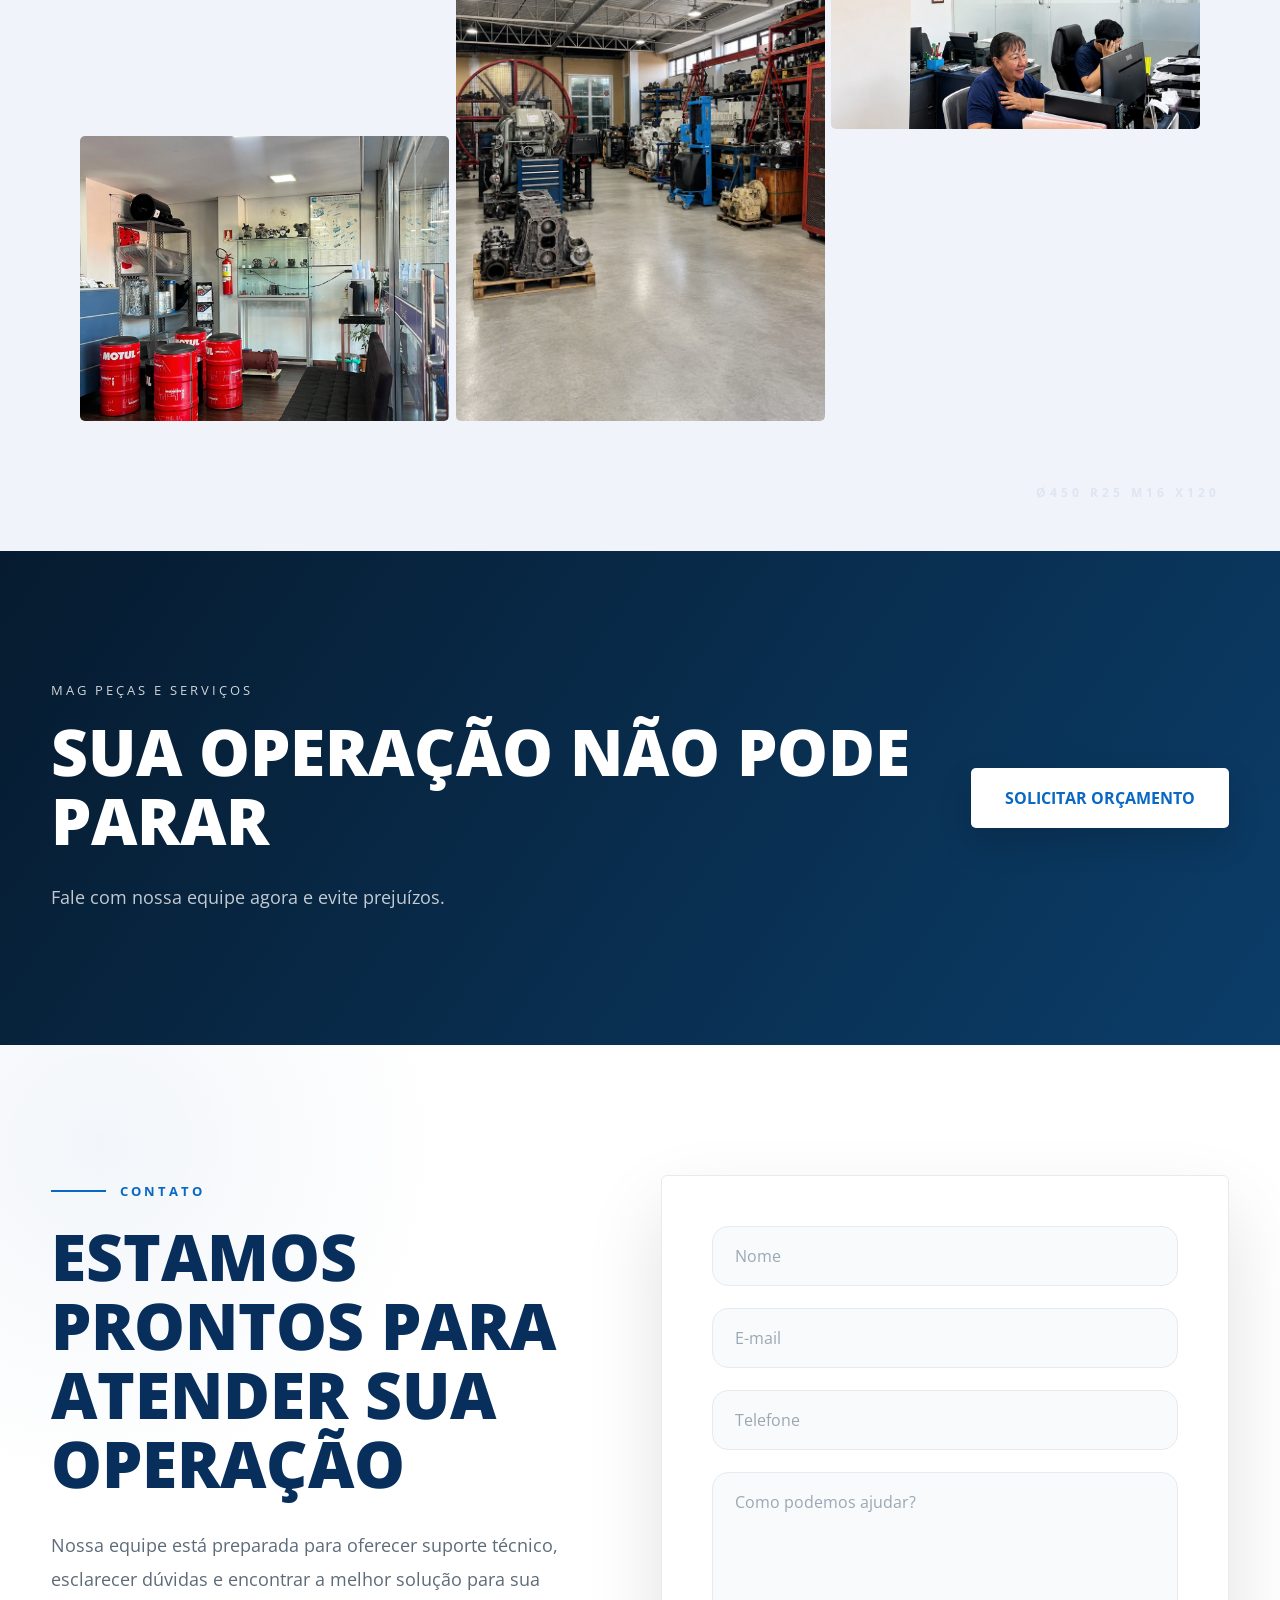
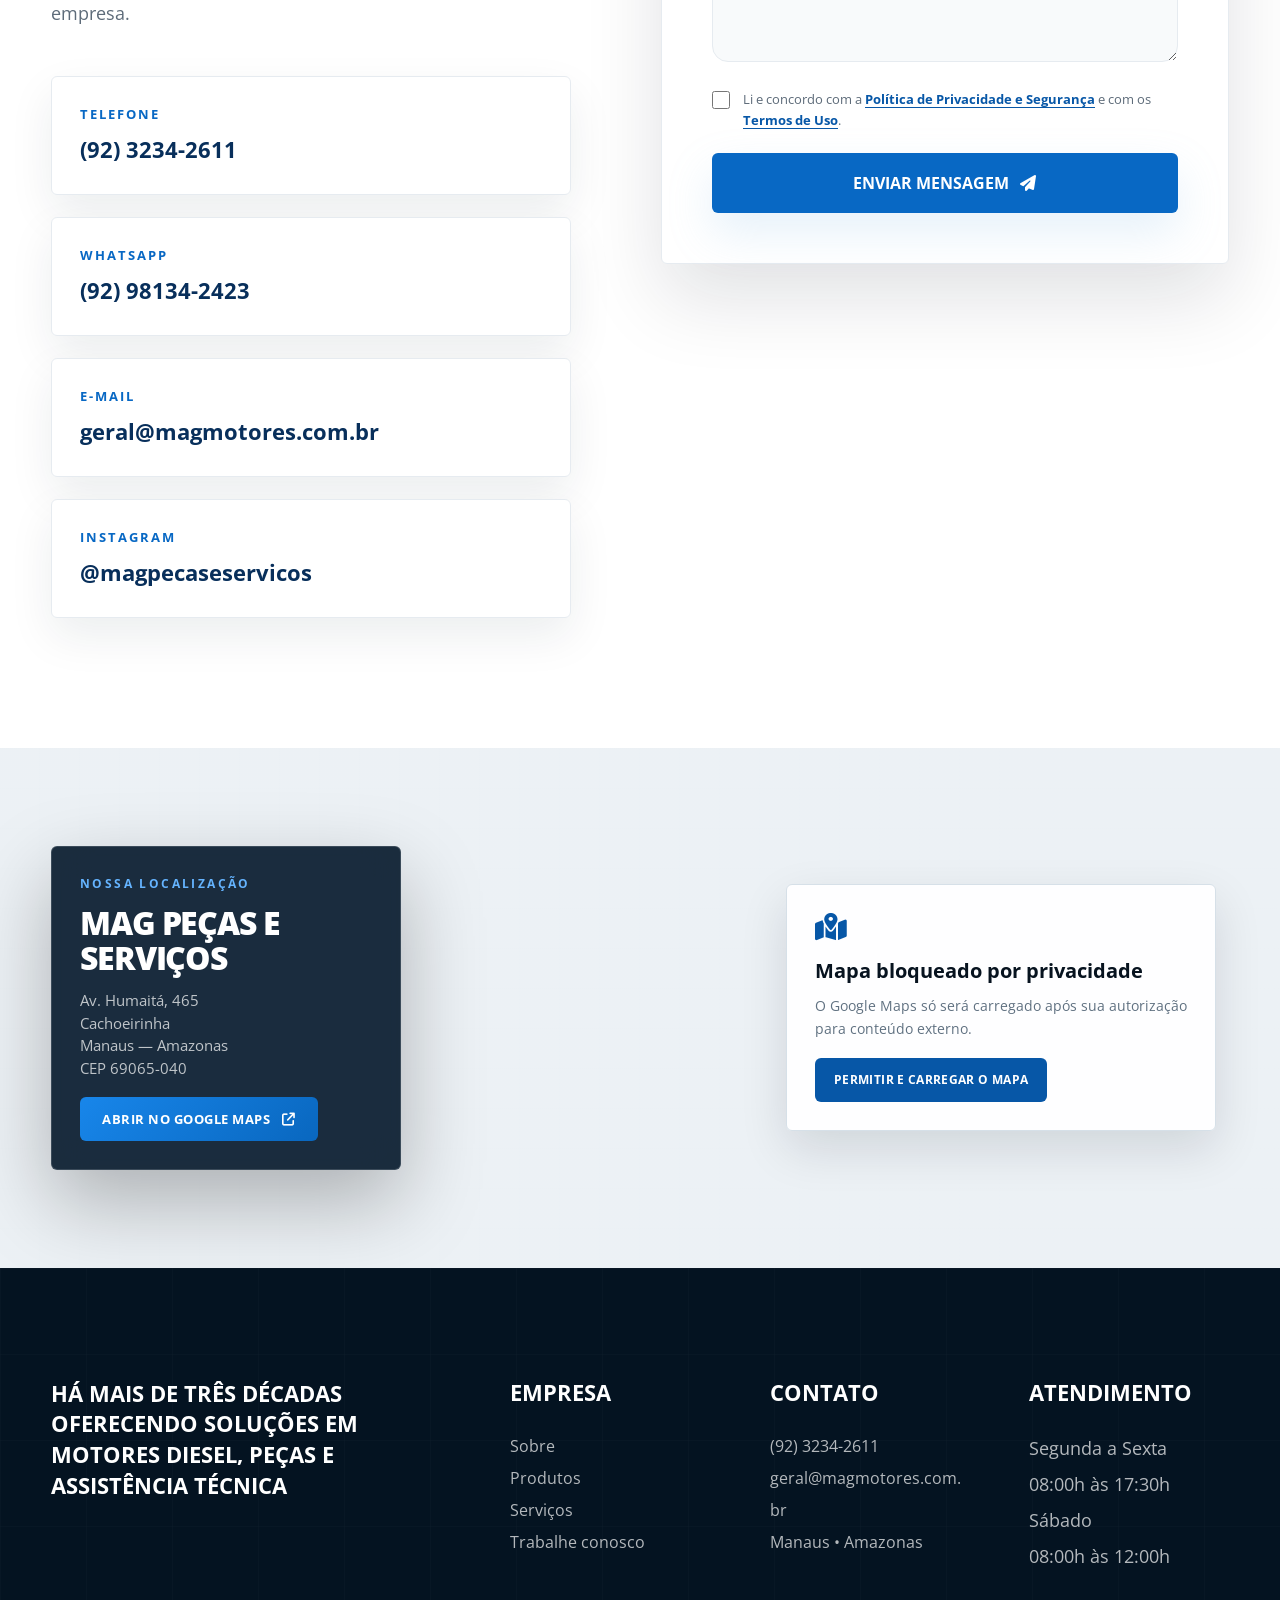
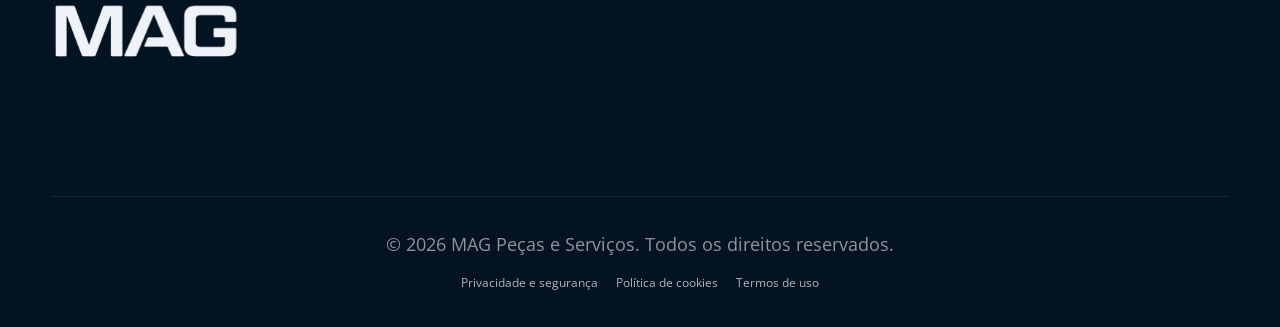
==== commit bbca9d9f: "Merge branch 'main' of https://github.com/iomaris/Site-MAG" ====
--- a/index.html
+++ b/index.html
@@ -62,7 +62,15 @@
 
     <link rel="stylesheet" href="assets/css/mag-targeted-update.css?v=32.0">
 
+<<<<<<< HEAD
     <link rel="stylesheet" href="assets/css/mag-user-fixes.css?v=37.0">
+=======
+
+    <link rel="stylesheet" href="assets/css/mag-user-fixes.css?v=37.0">
+
+    <link rel="stylesheet" href="assets/css/mag-user-fixes.css?v=36.0">
+
+>>>>>>> eab997330452ae029c688db1898e24303bb02b18
 
 </head>
 
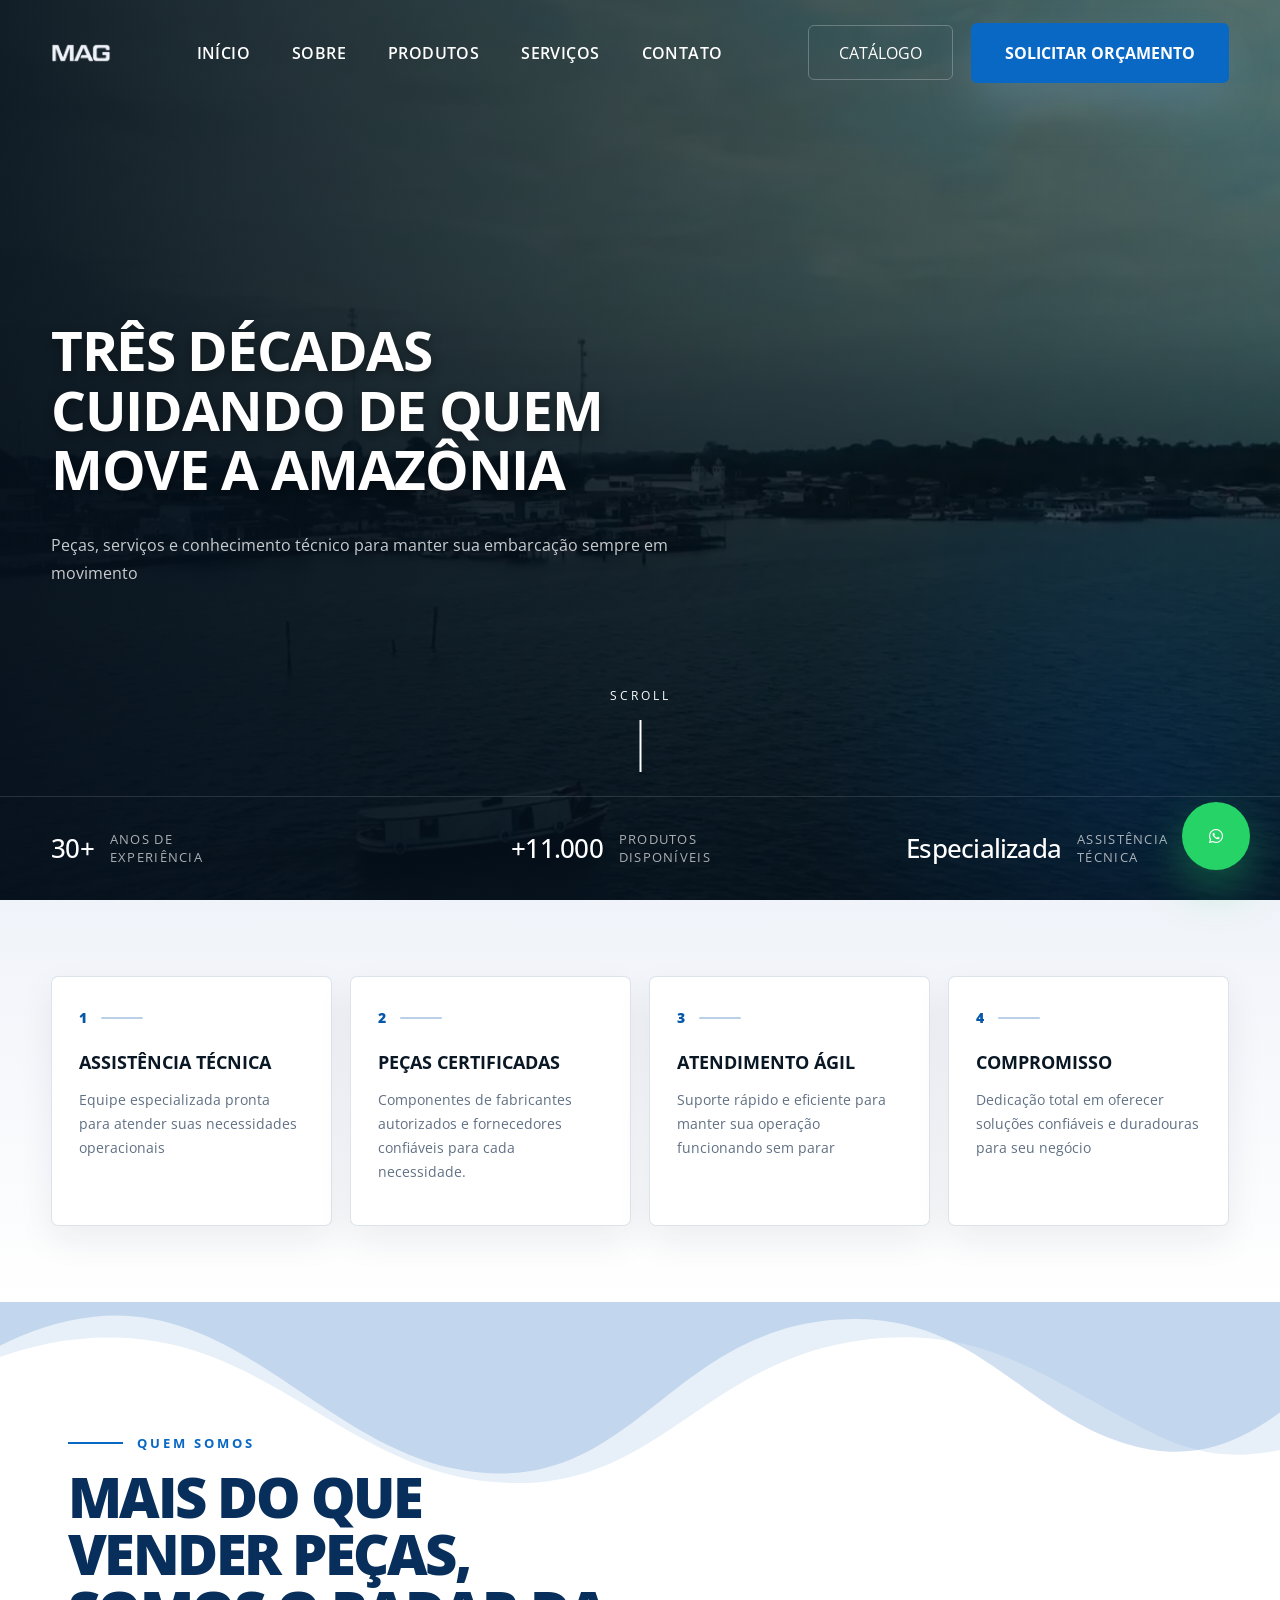
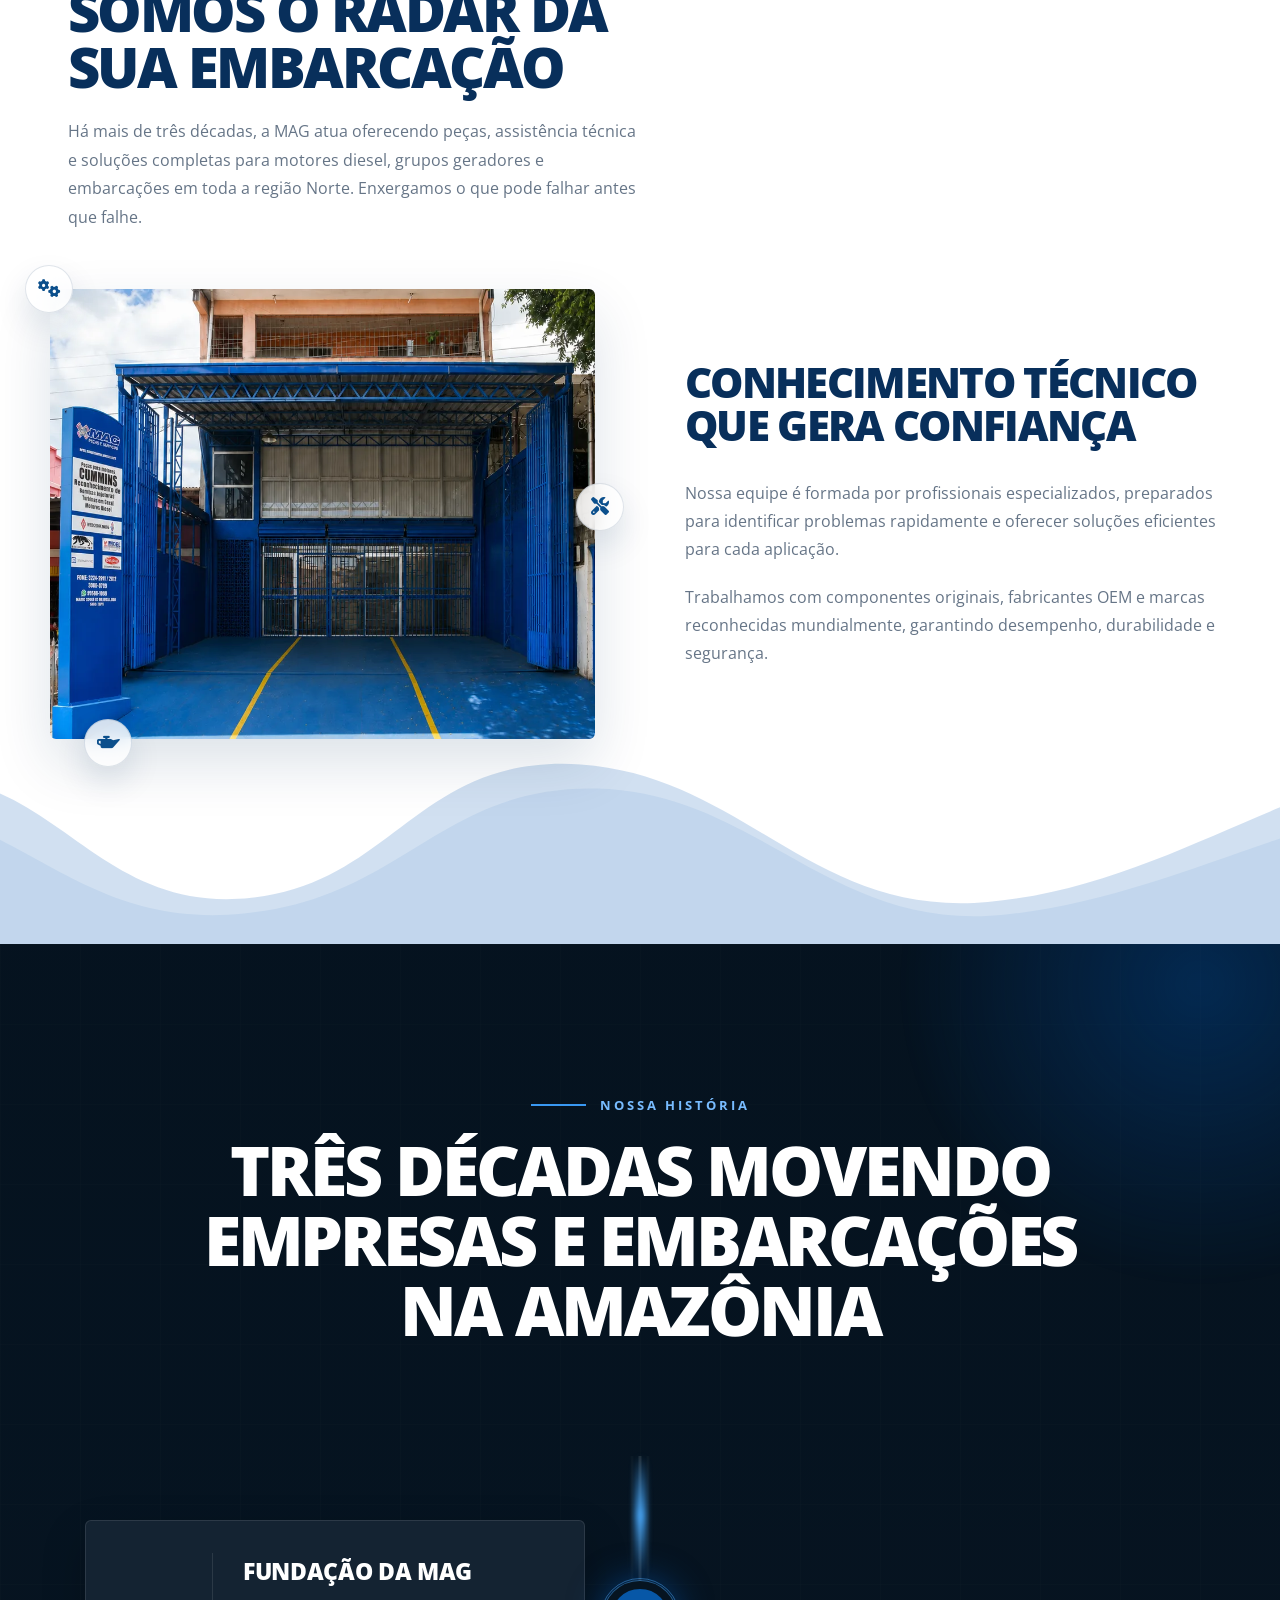
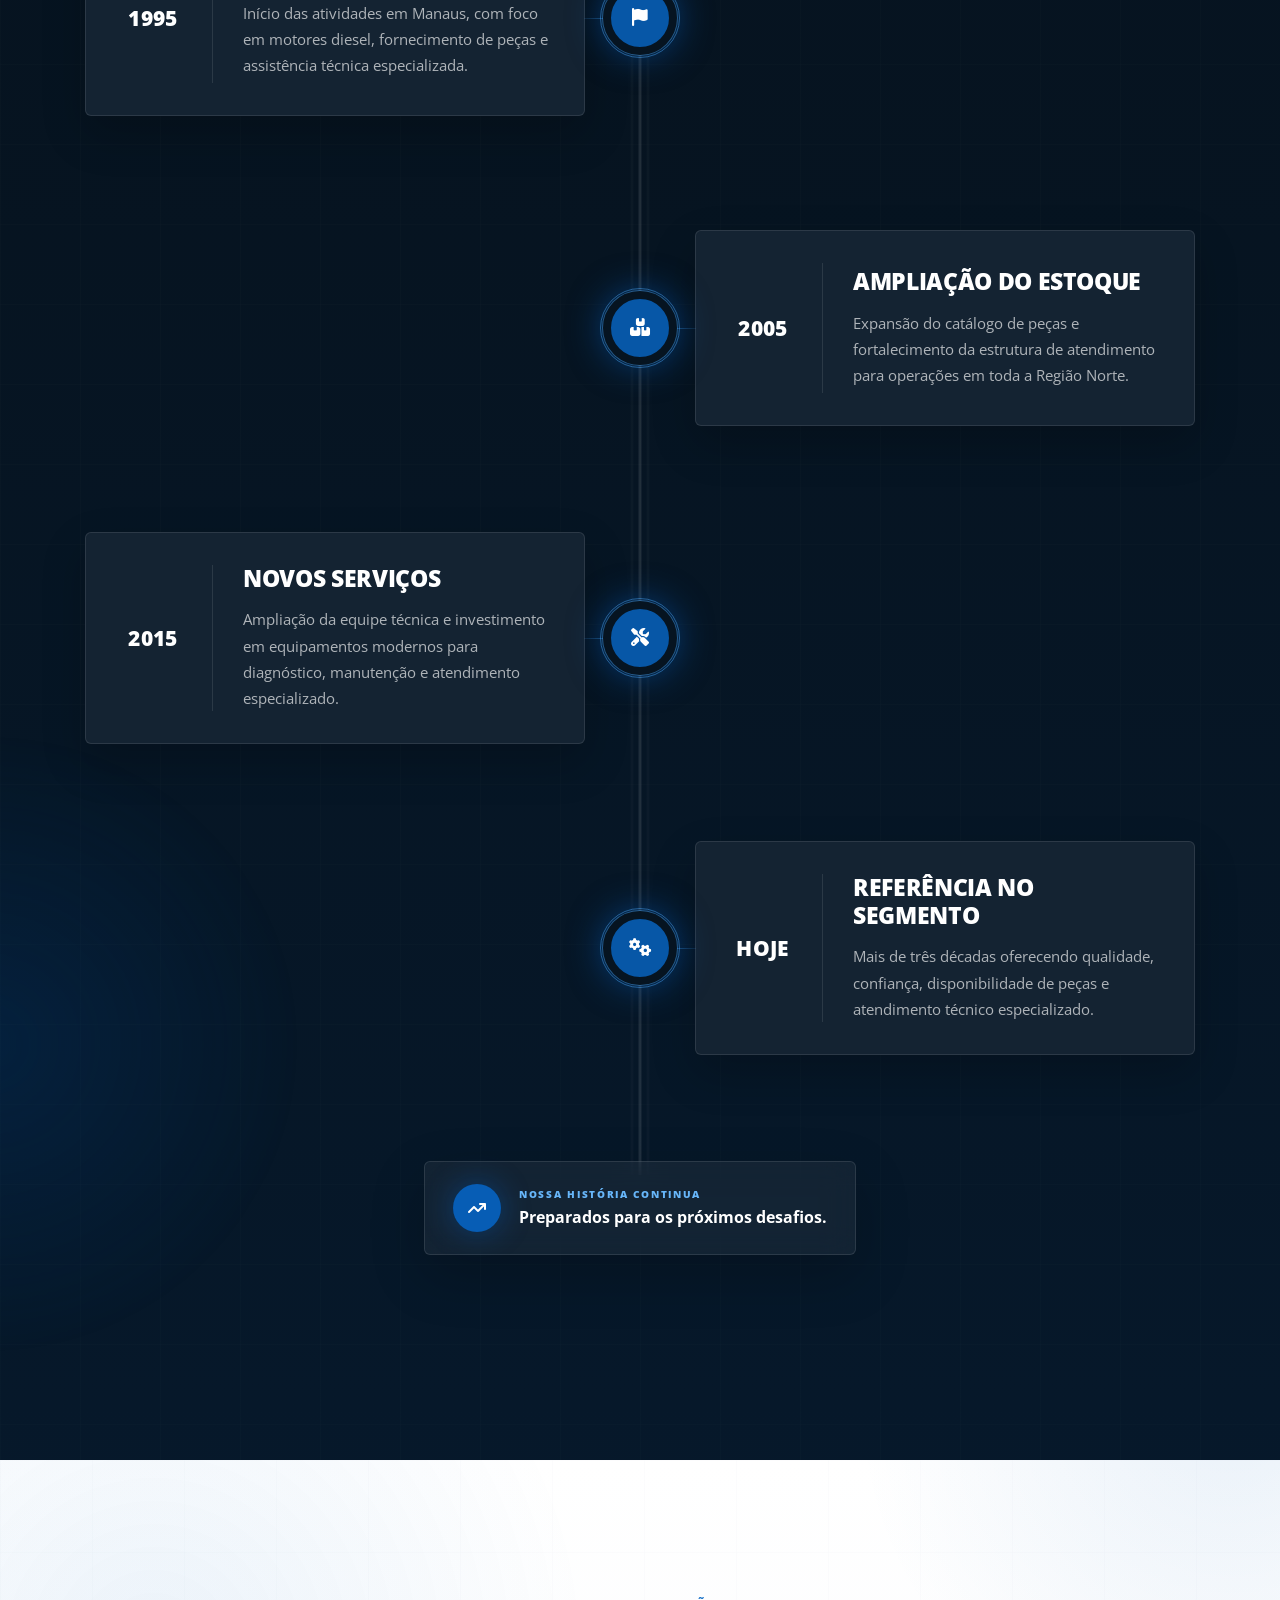
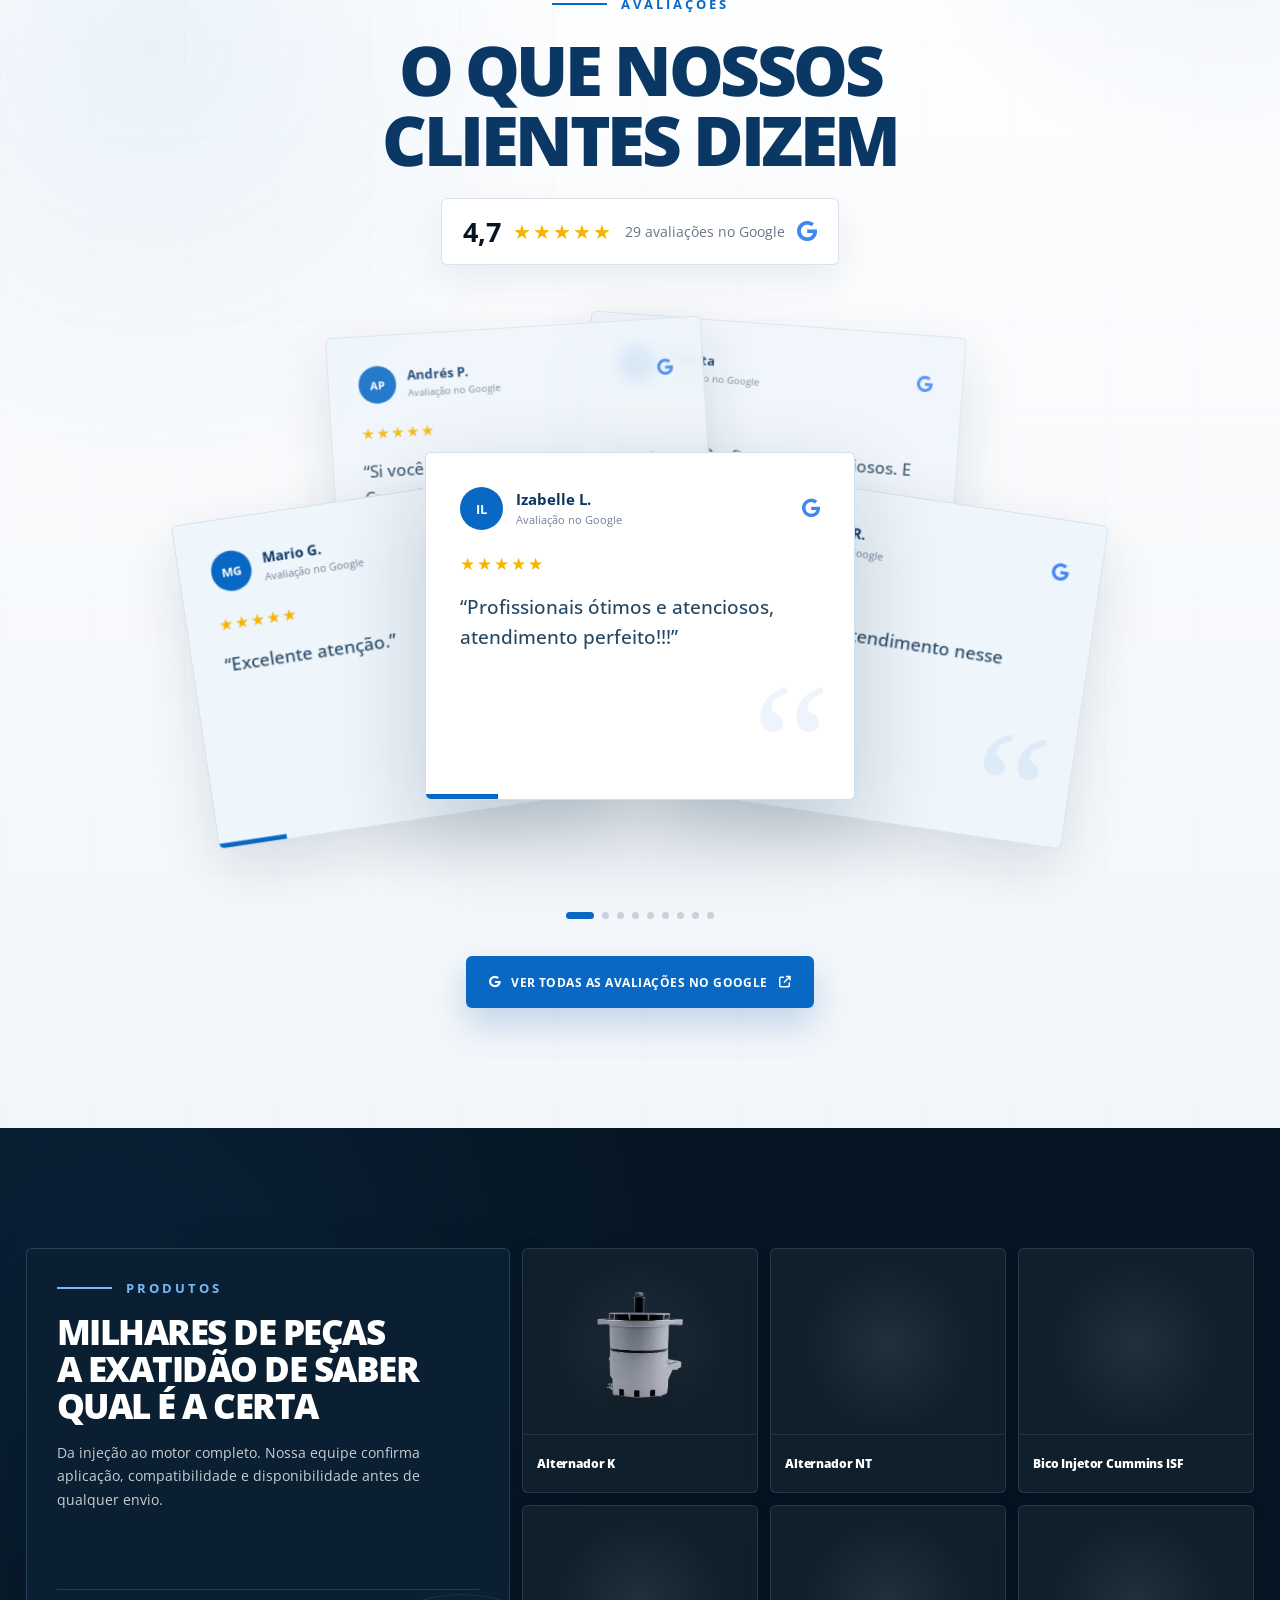
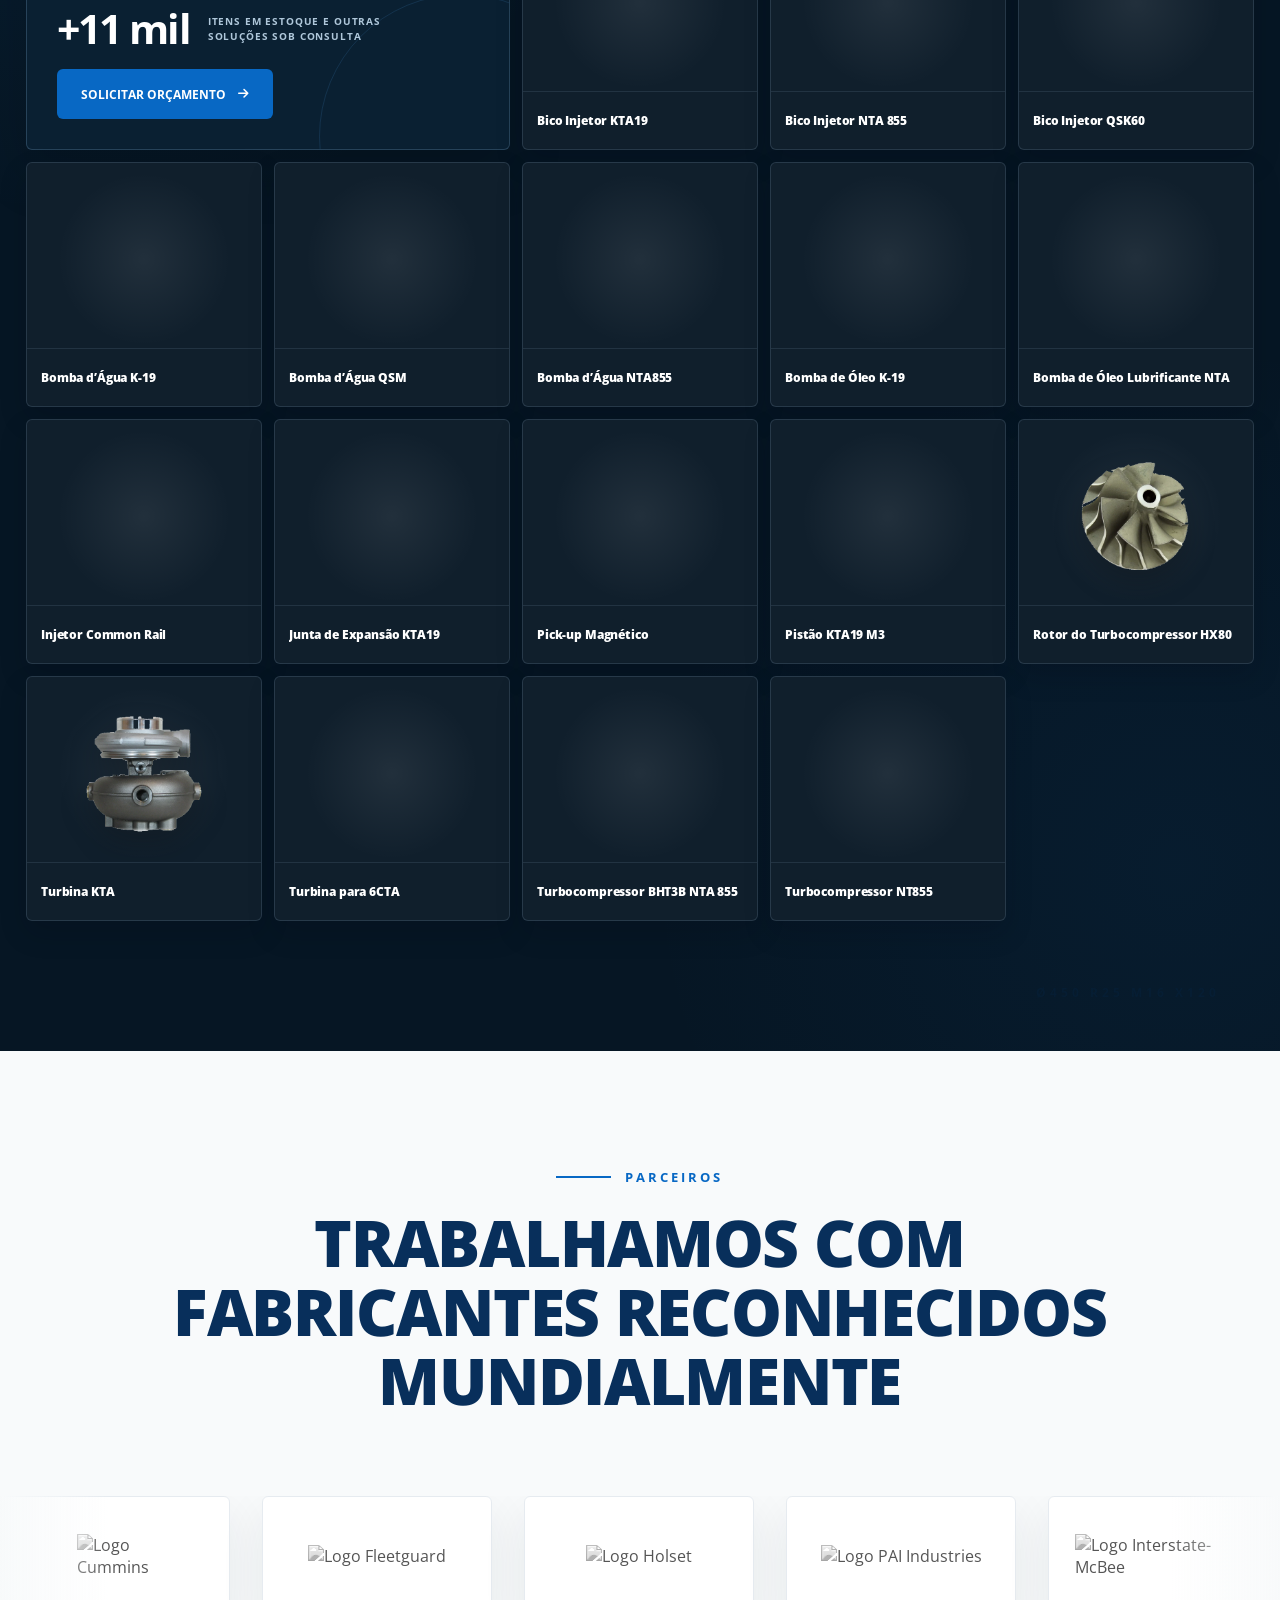
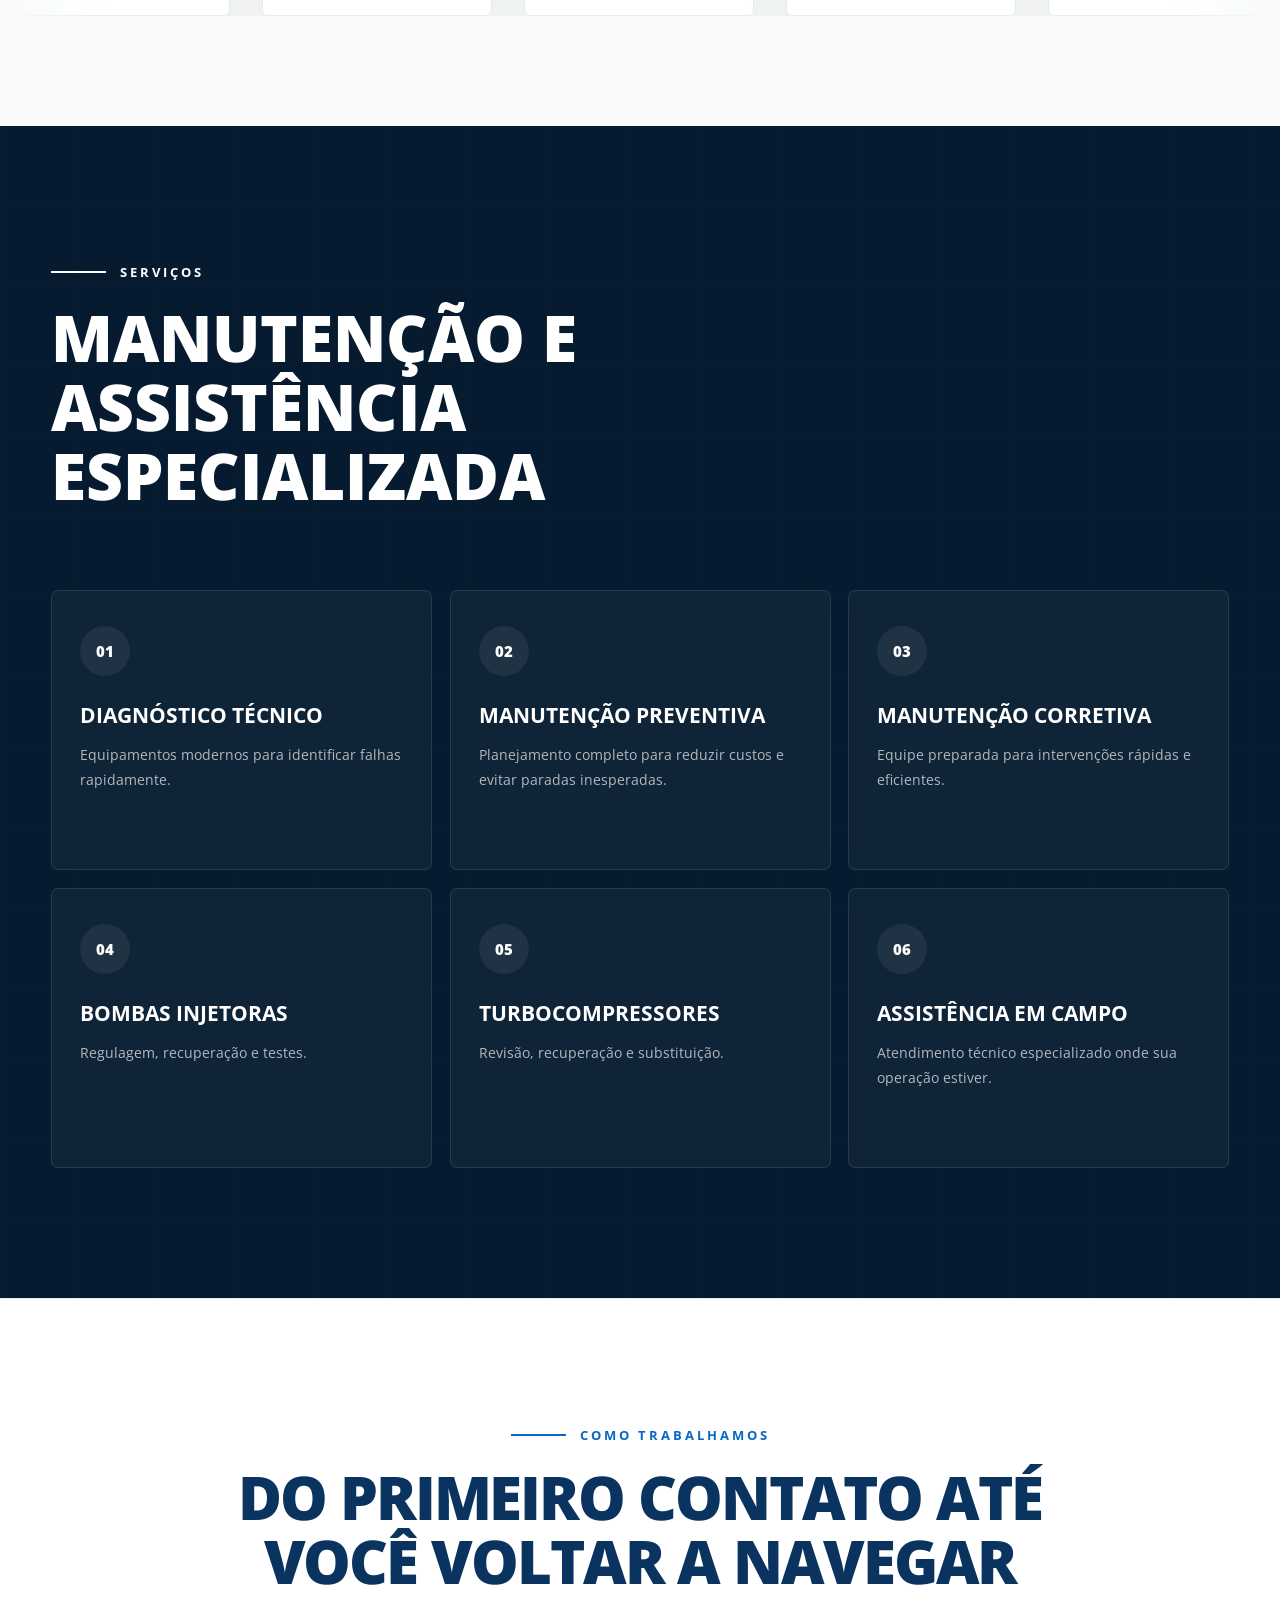
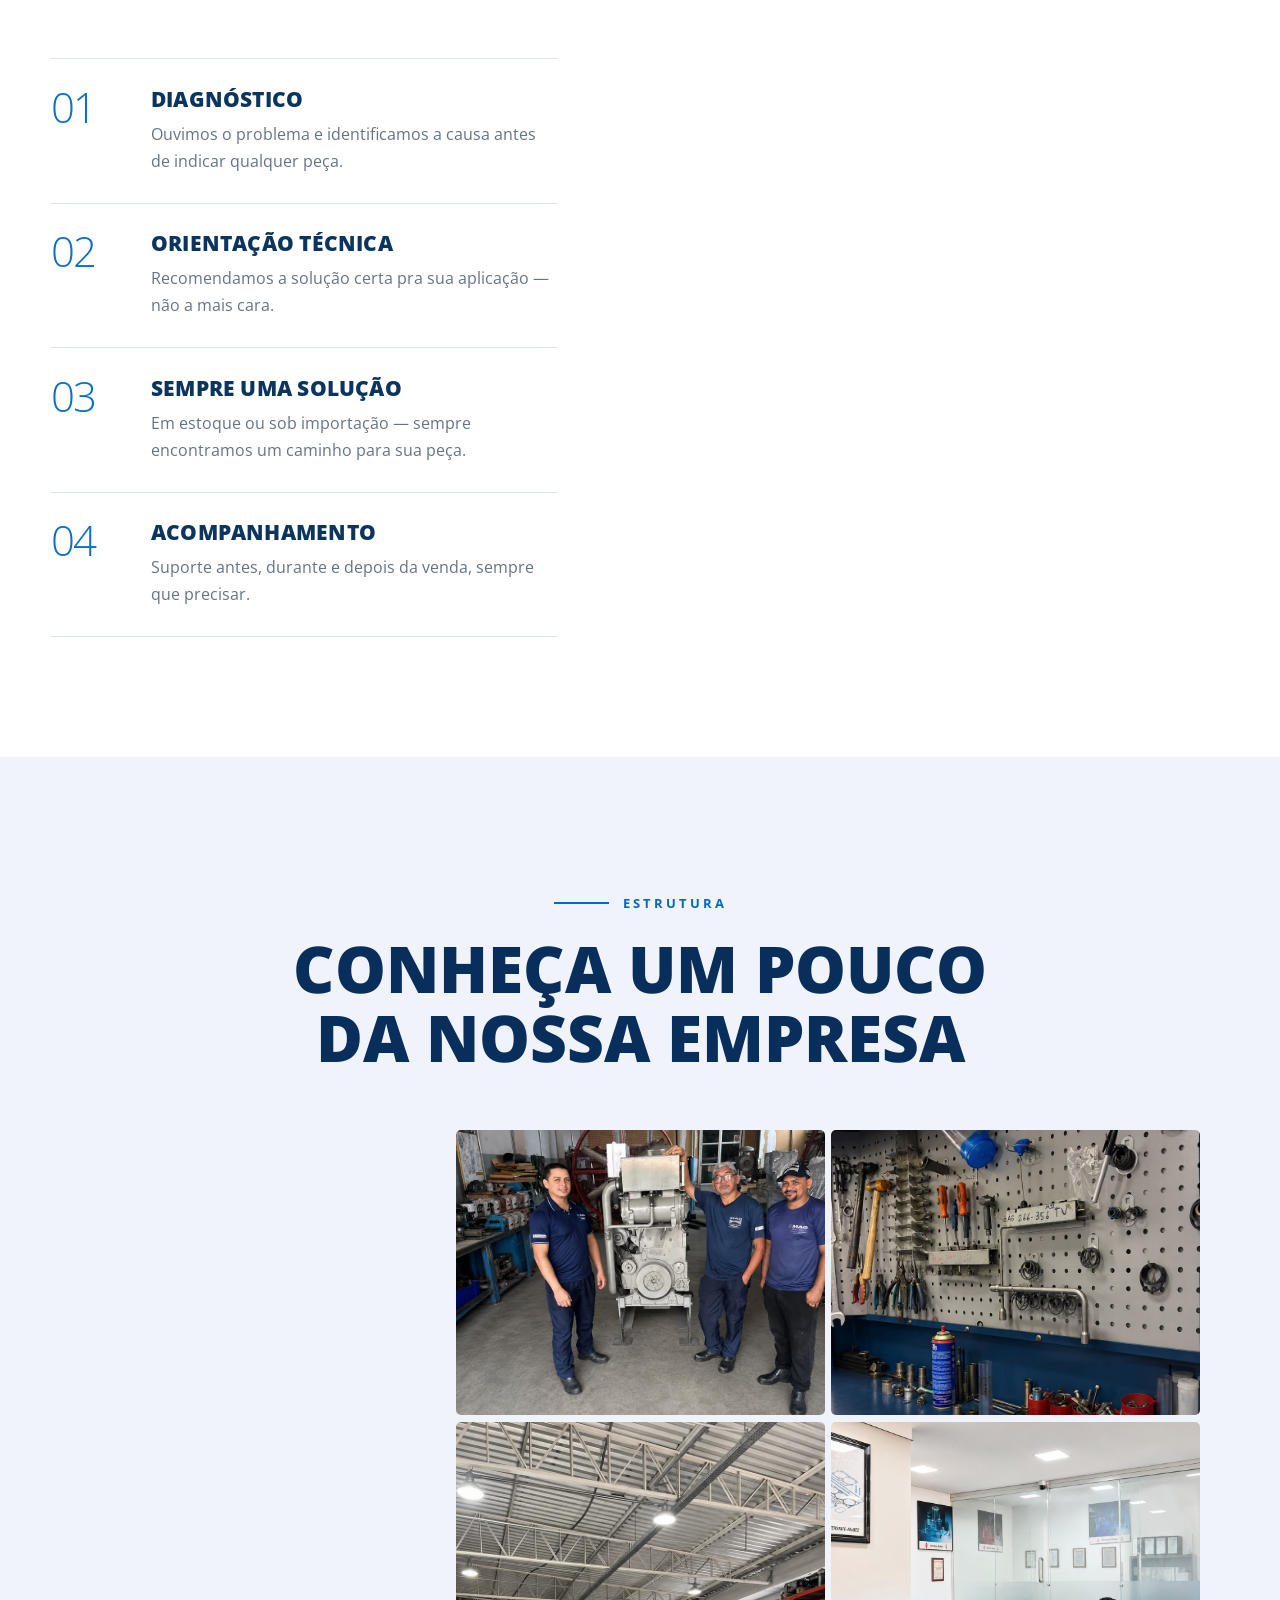
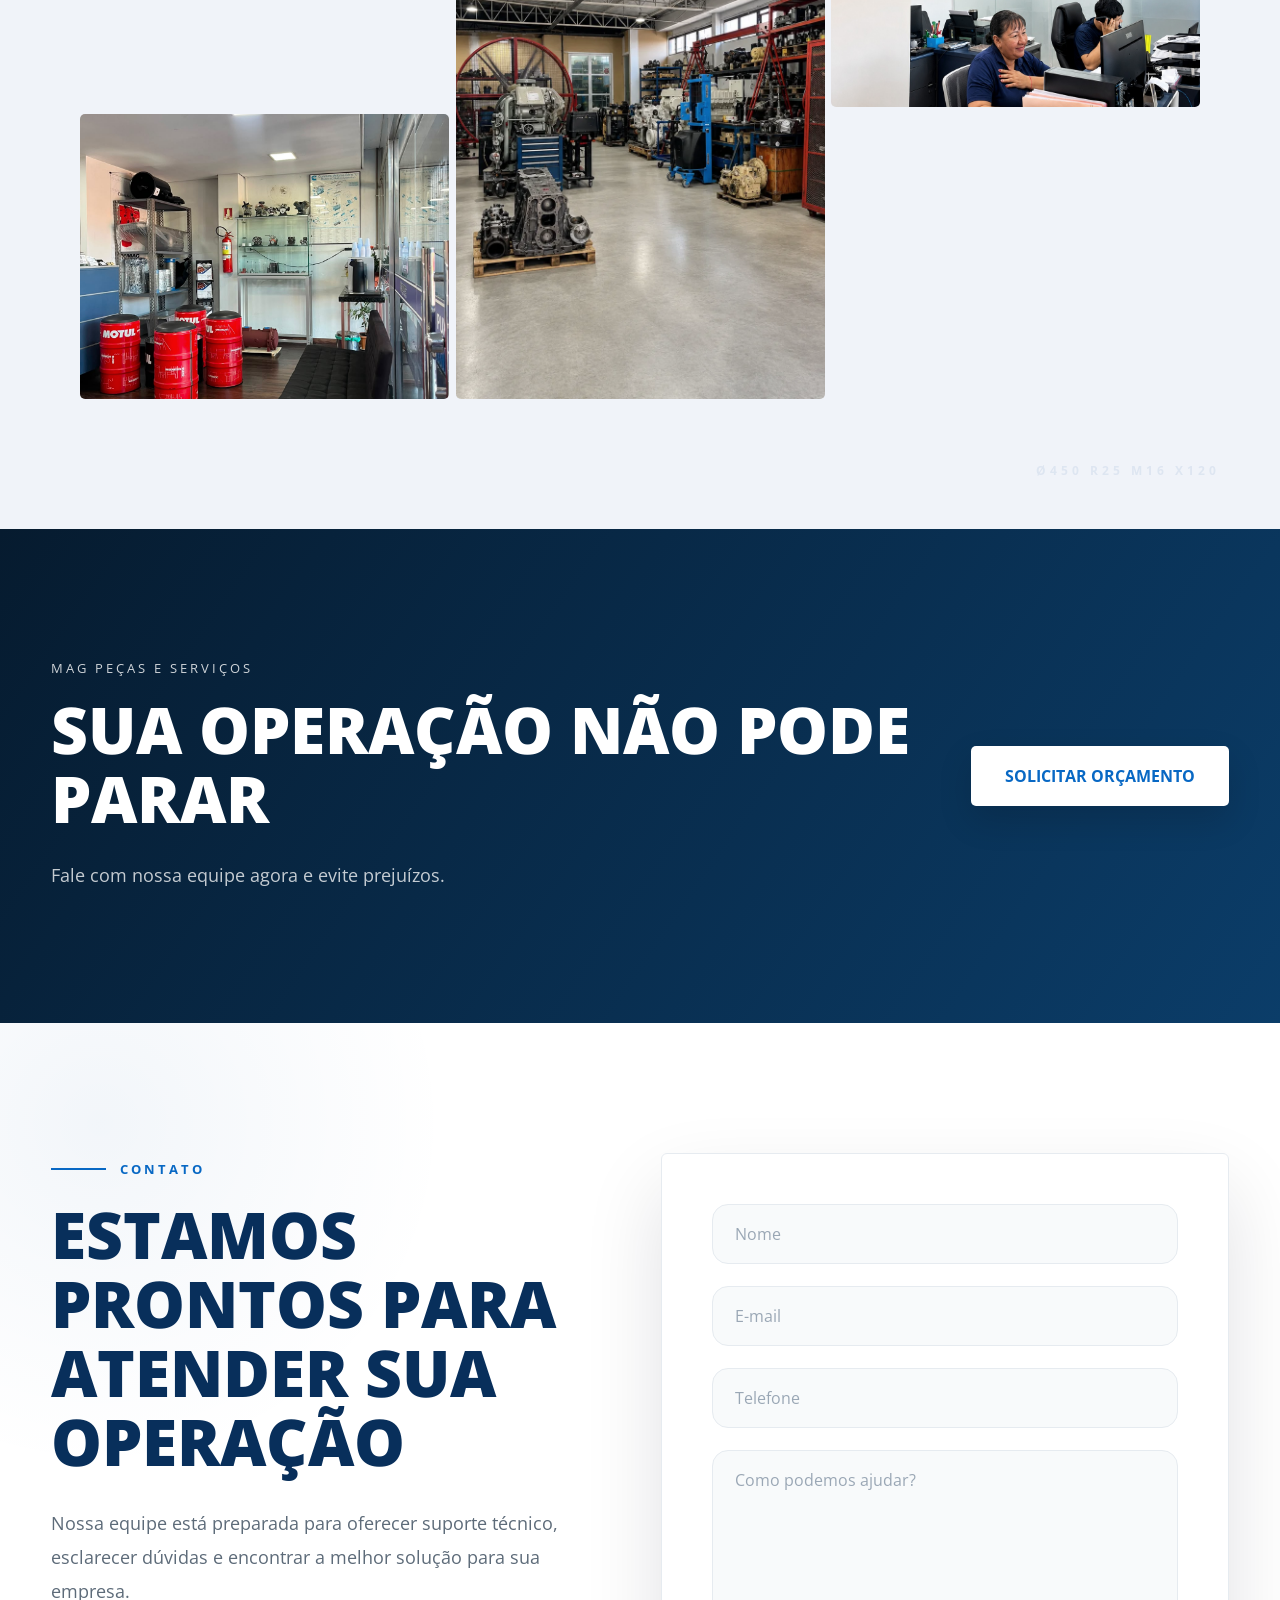
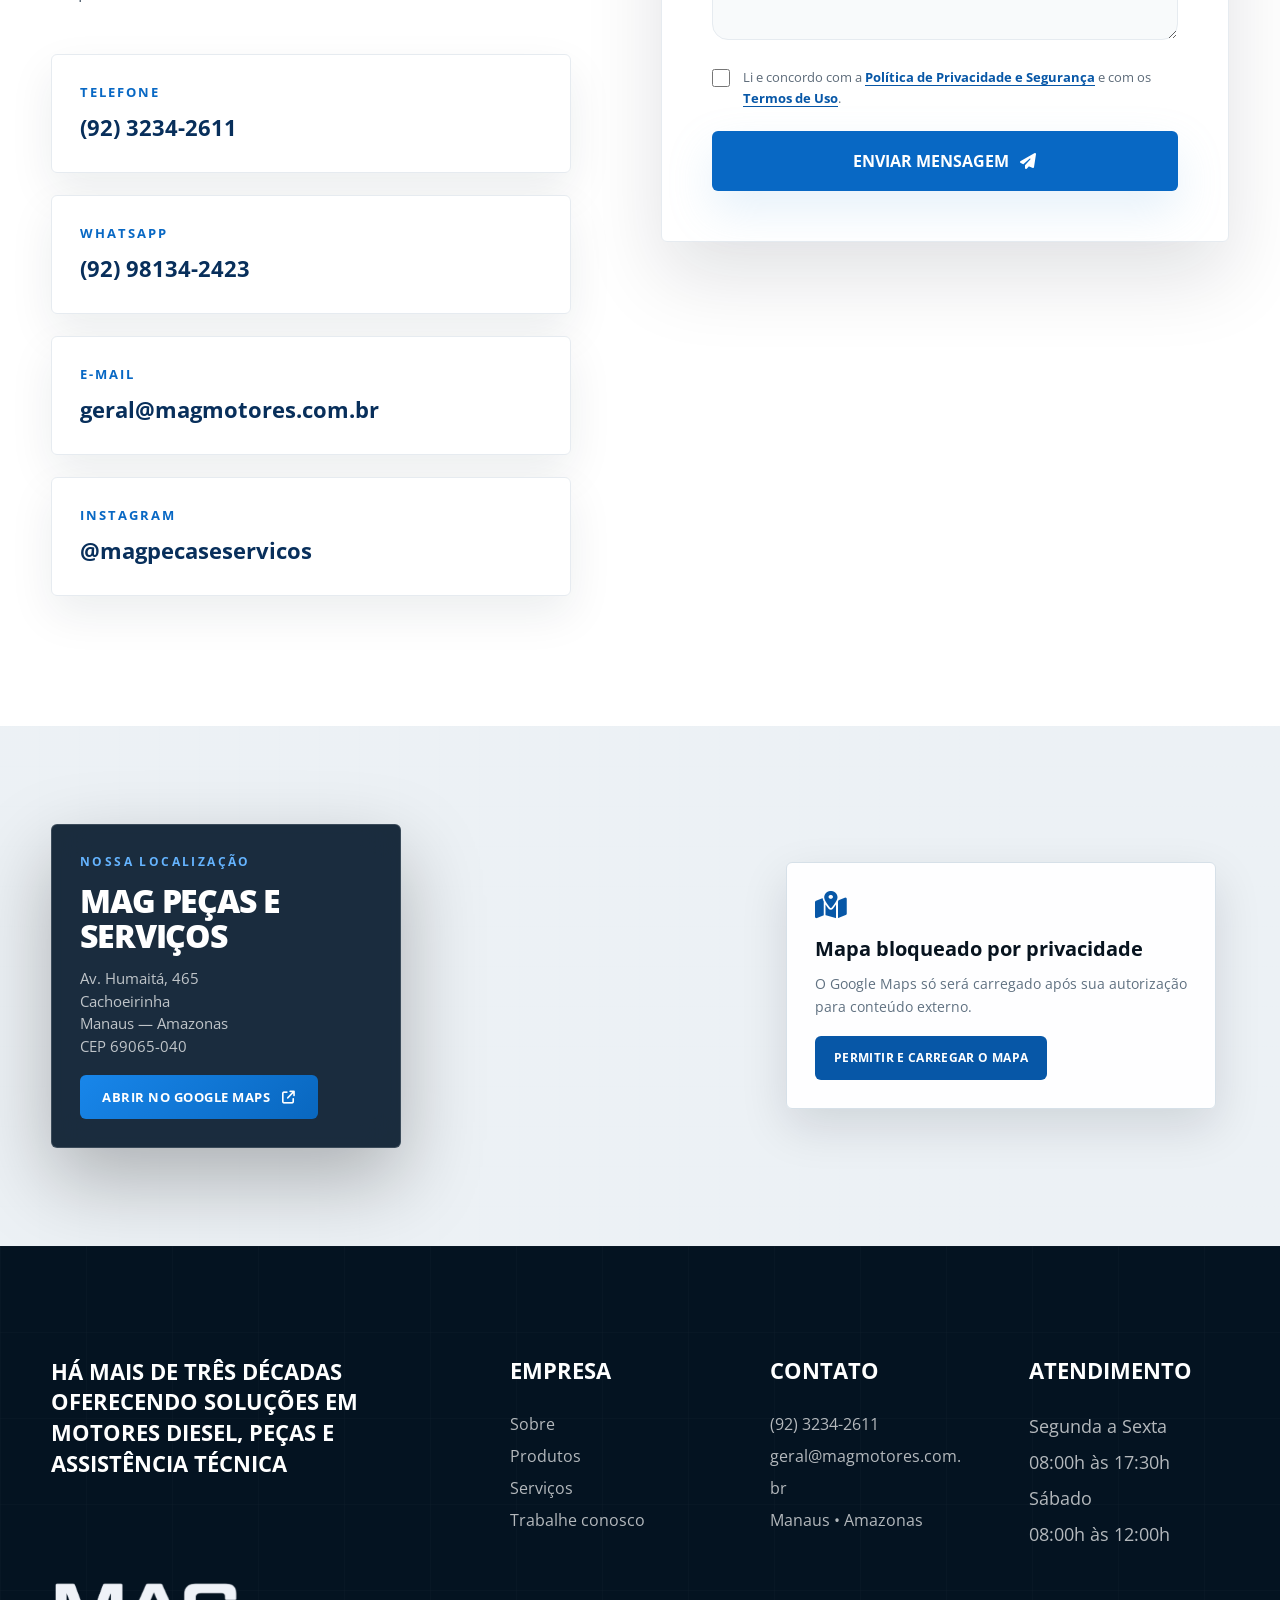
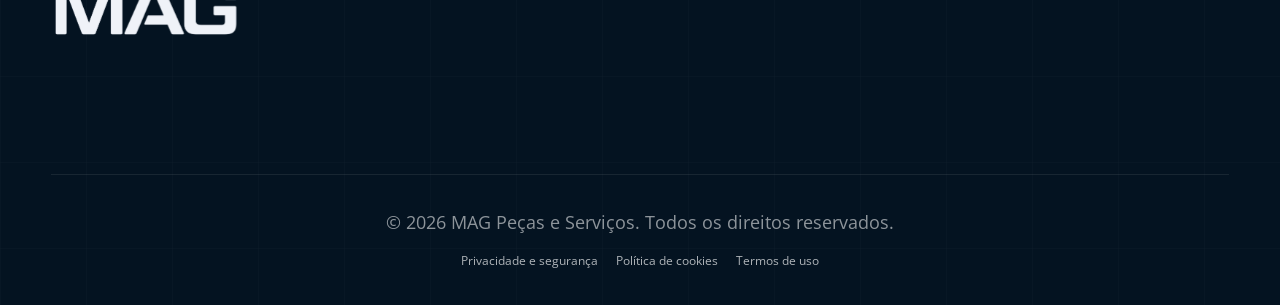
==== commit e7e7eaee: "feito" ====
--- a/index.html
+++ b/index.html
@@ -62,15 +62,14 @@
 
     <link rel="stylesheet" href="assets/css/mag-targeted-update.css?v=32.0">
 
-<<<<<<< HEAD
+
     <link rel="stylesheet" href="assets/css/mag-user-fixes.css?v=37.0">
-=======
+
 
     <link rel="stylesheet" href="assets/css/mag-user-fixes.css?v=37.0">
 
     <link rel="stylesheet" href="assets/css/mag-user-fixes.css?v=36.0">
 
->>>>>>> eab997330452ae029c688db1898e24303bb02b18
 
 </head>
 
